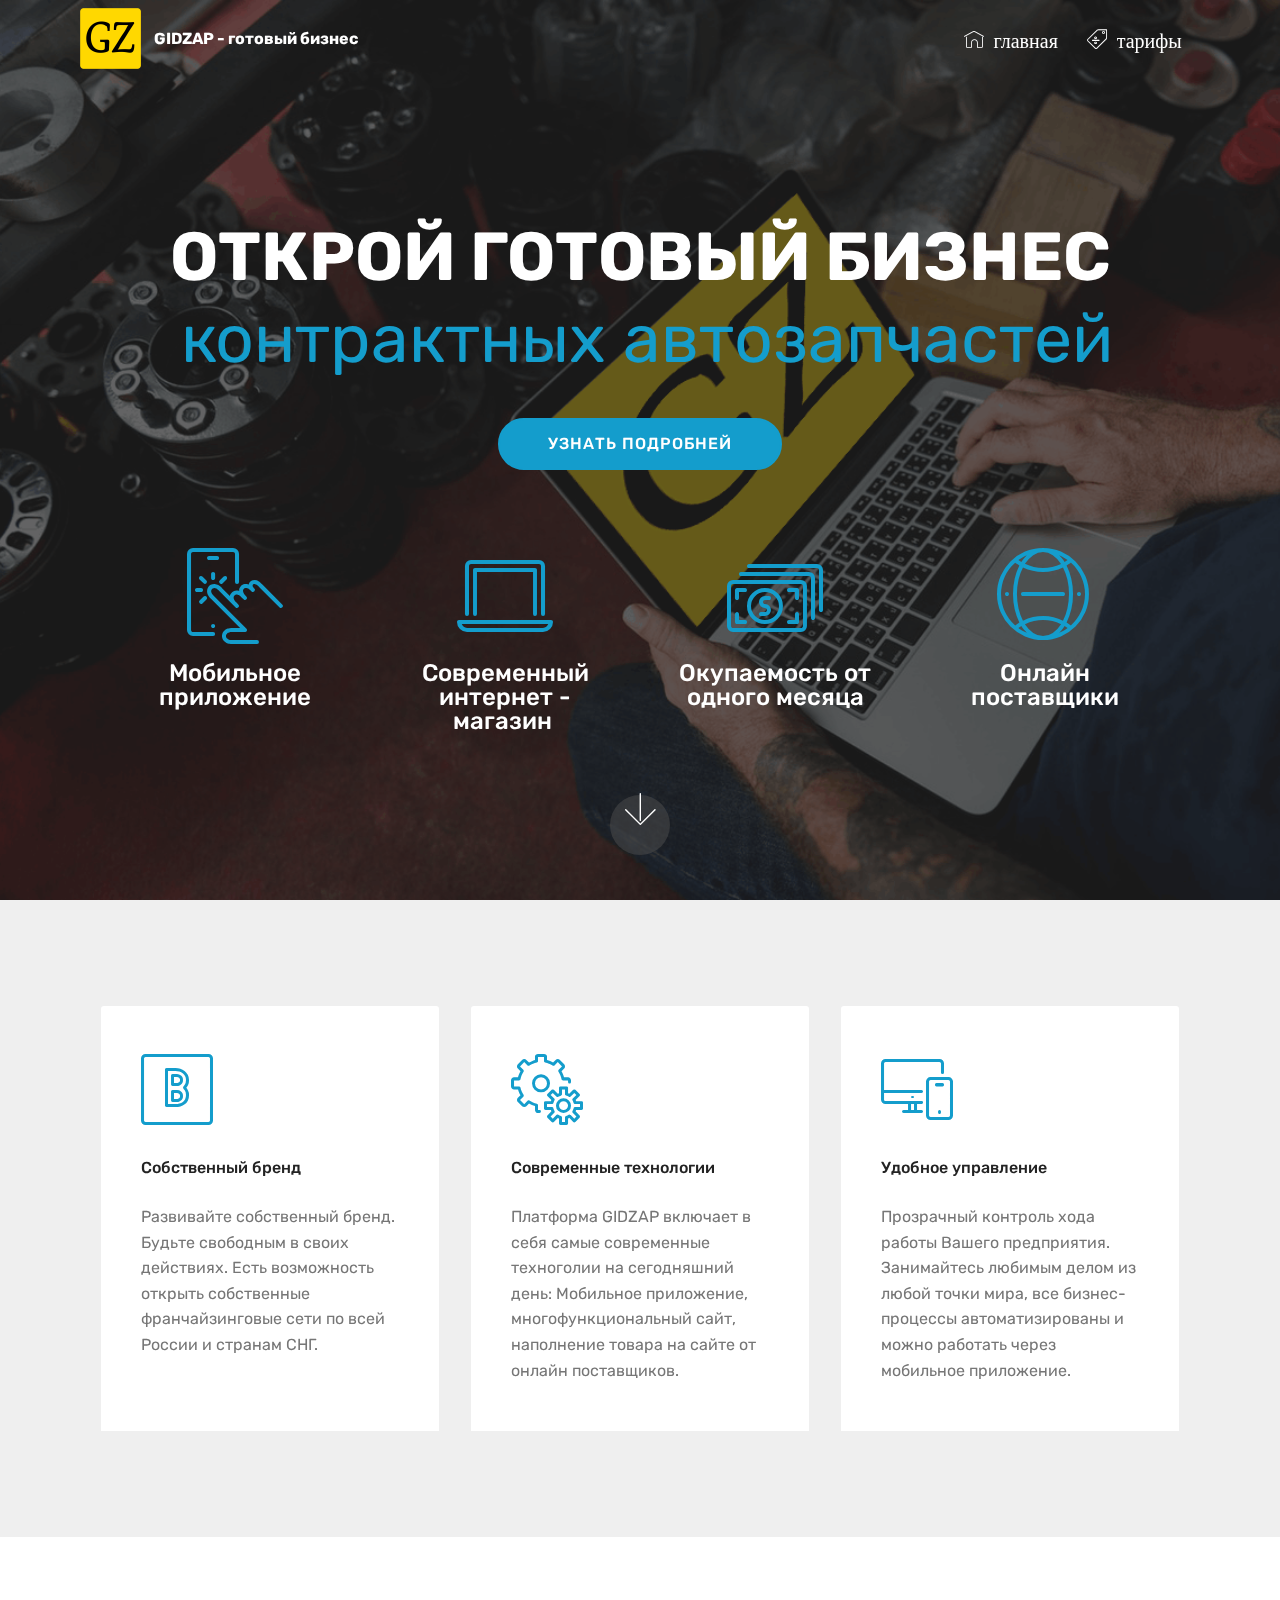
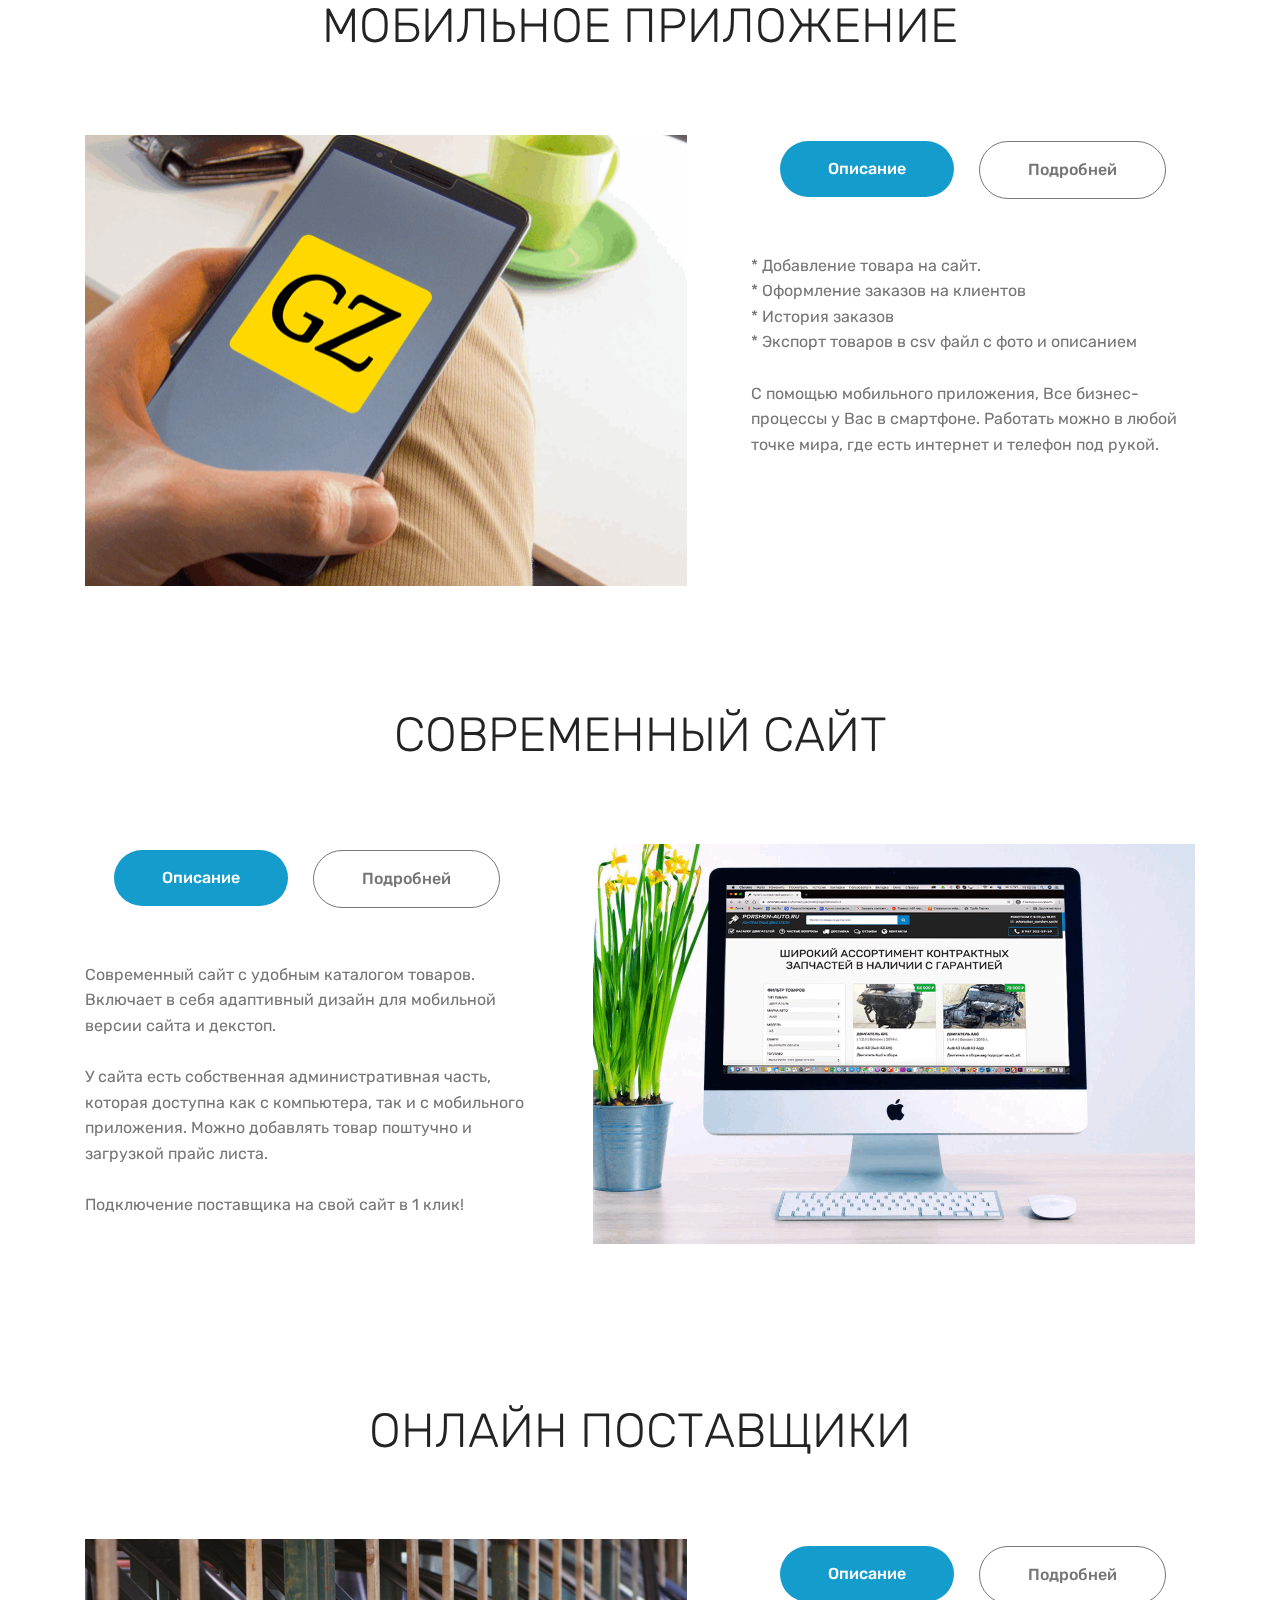
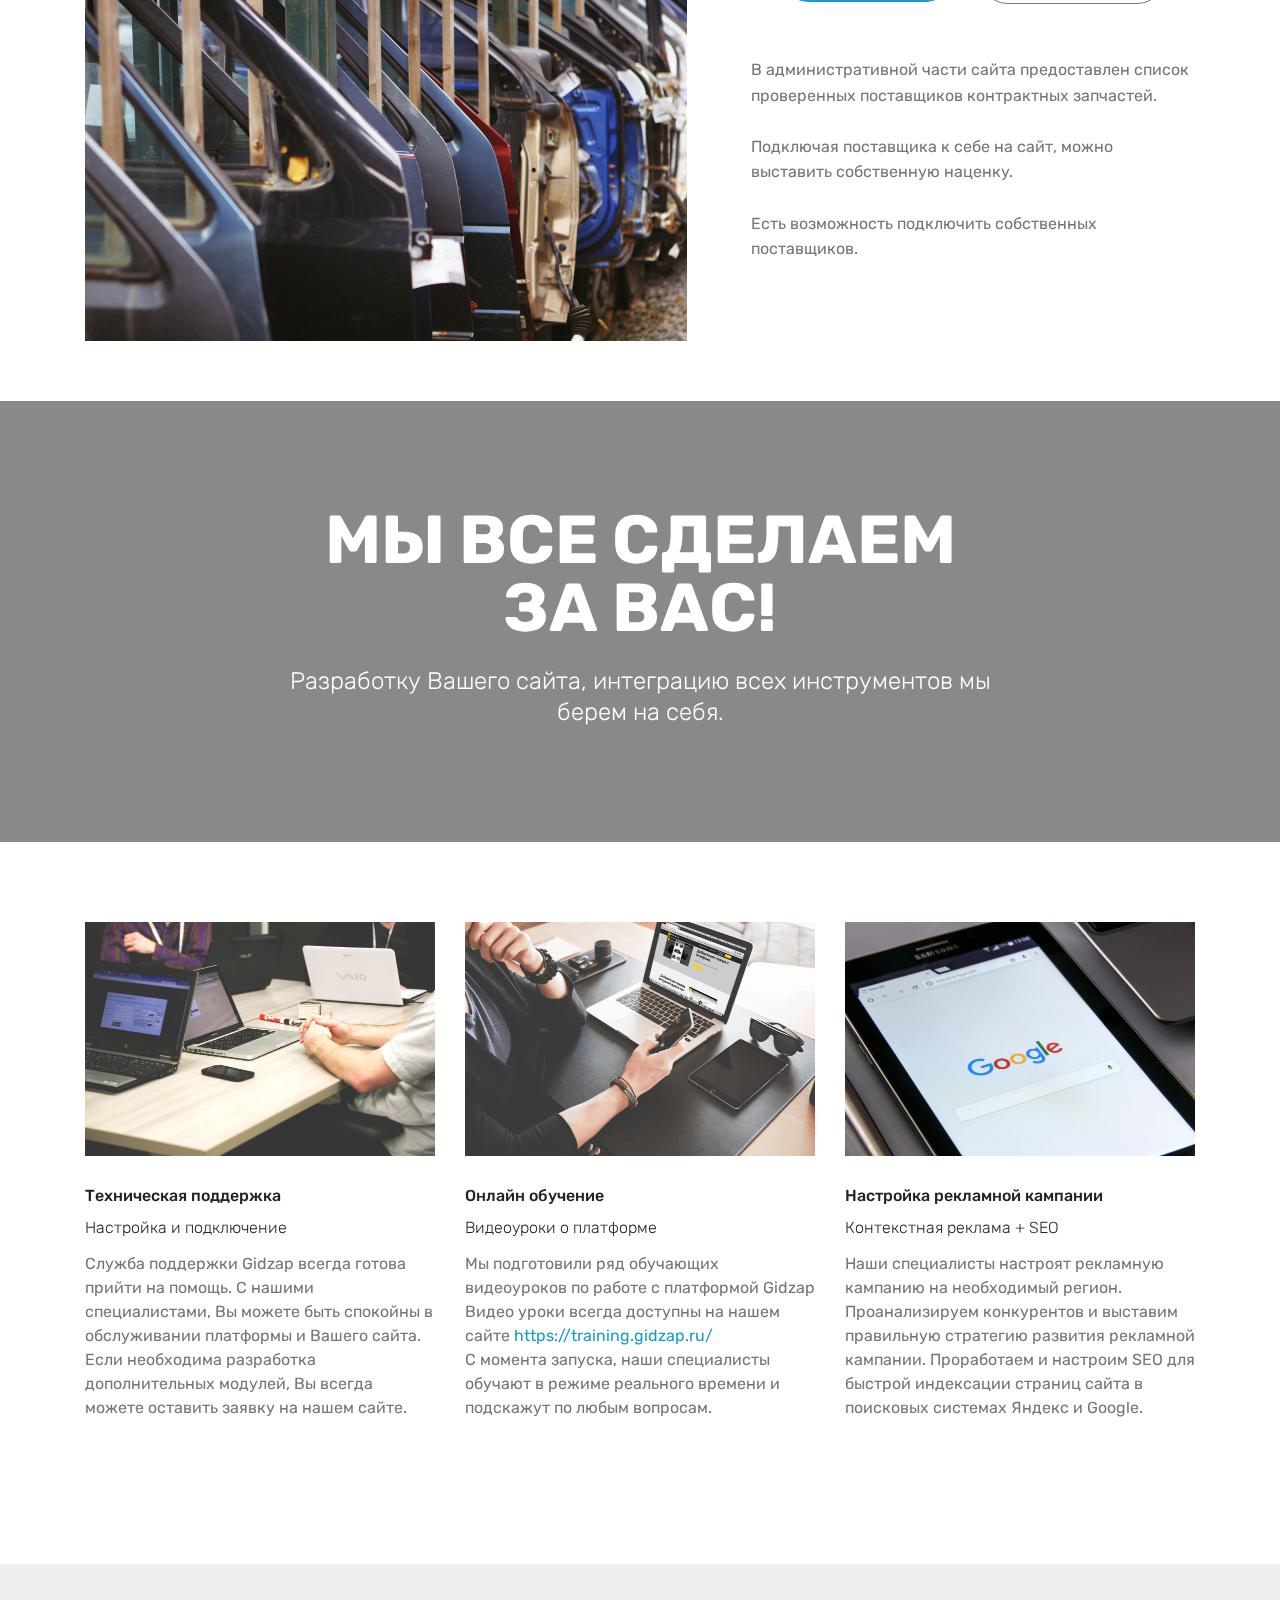
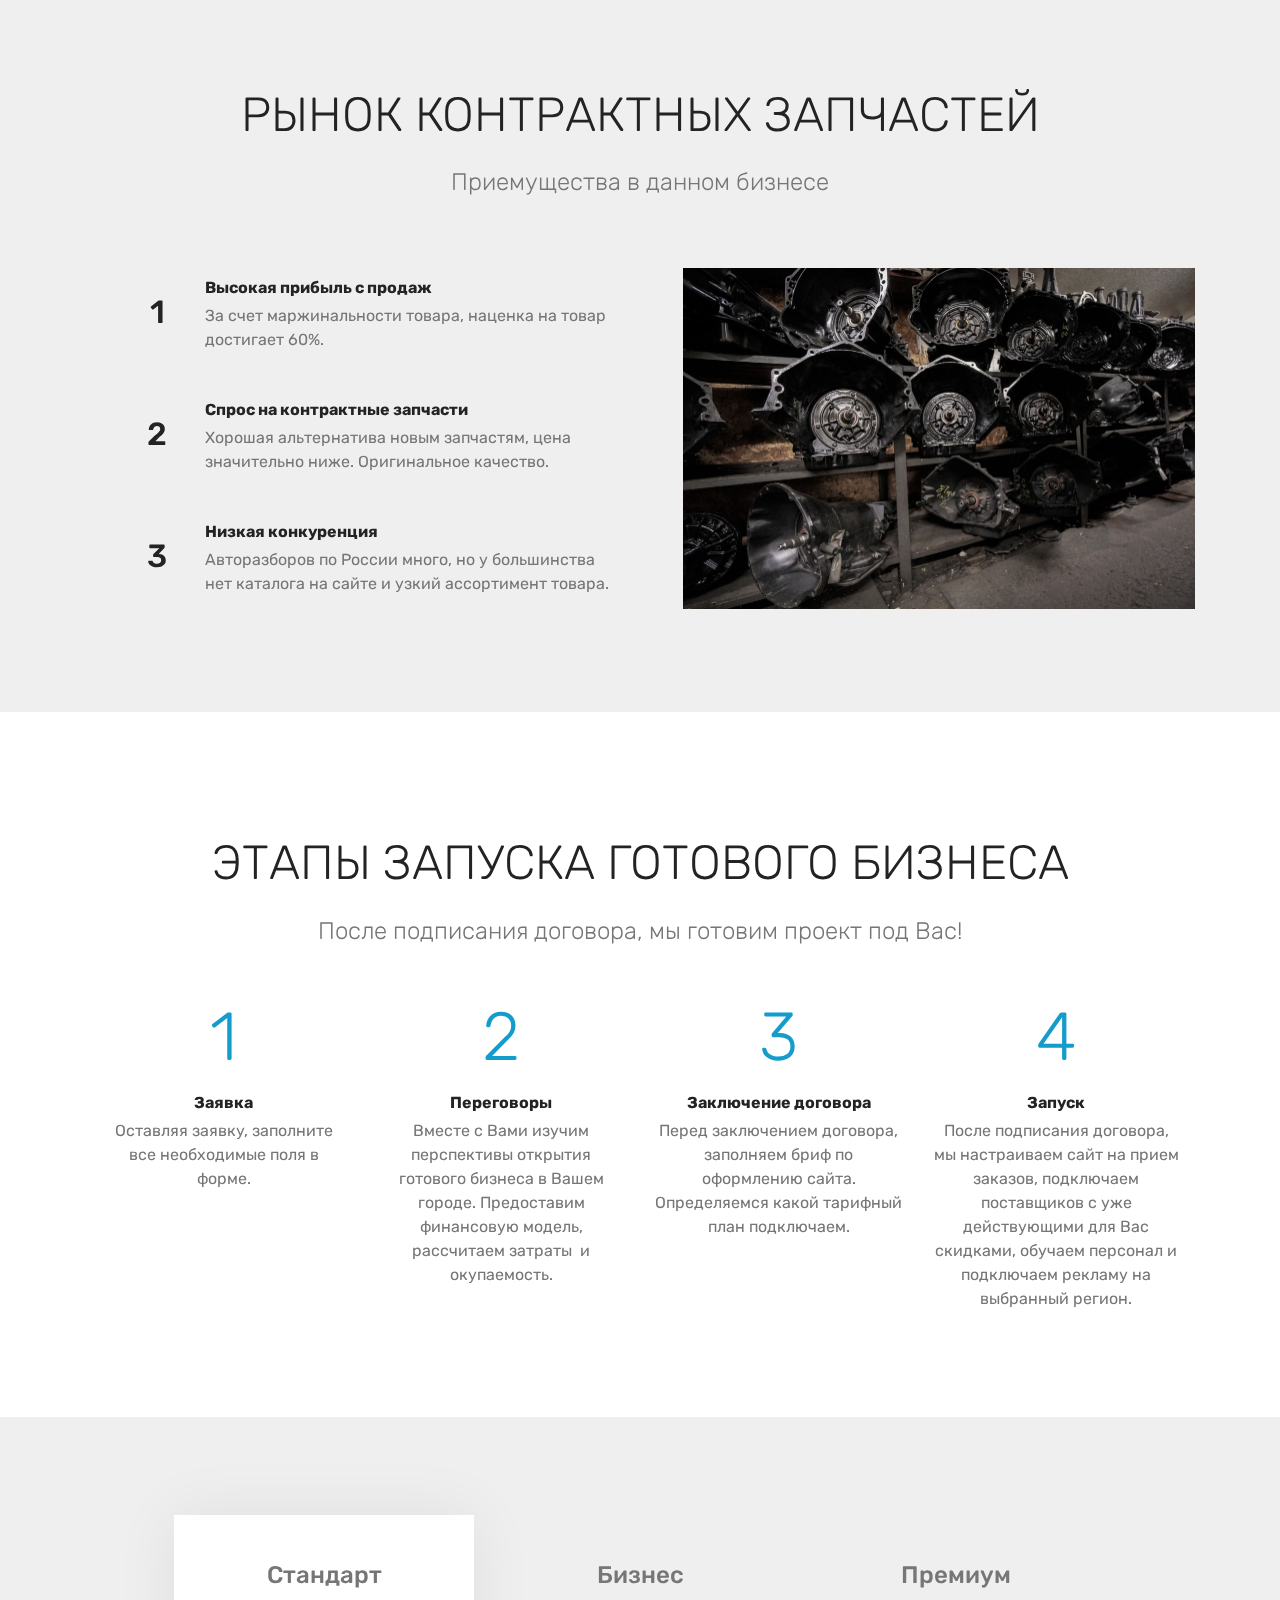
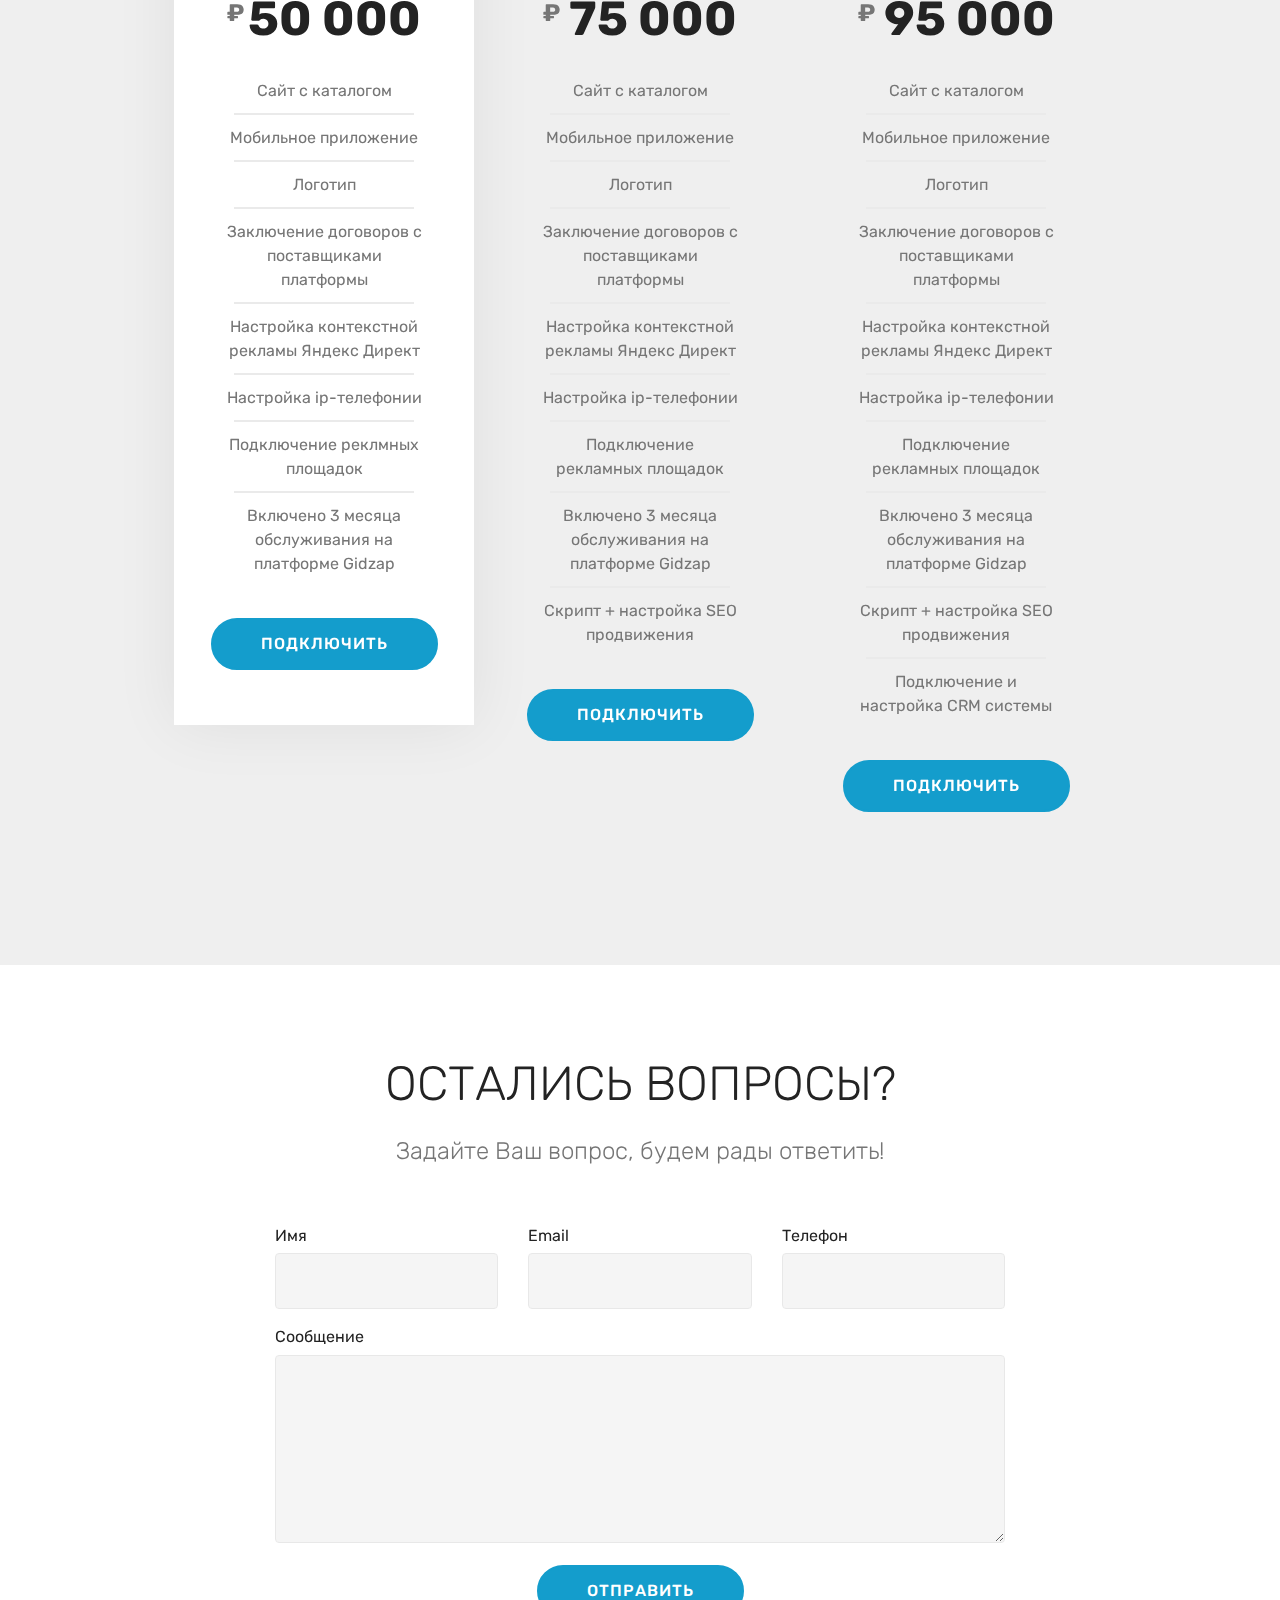
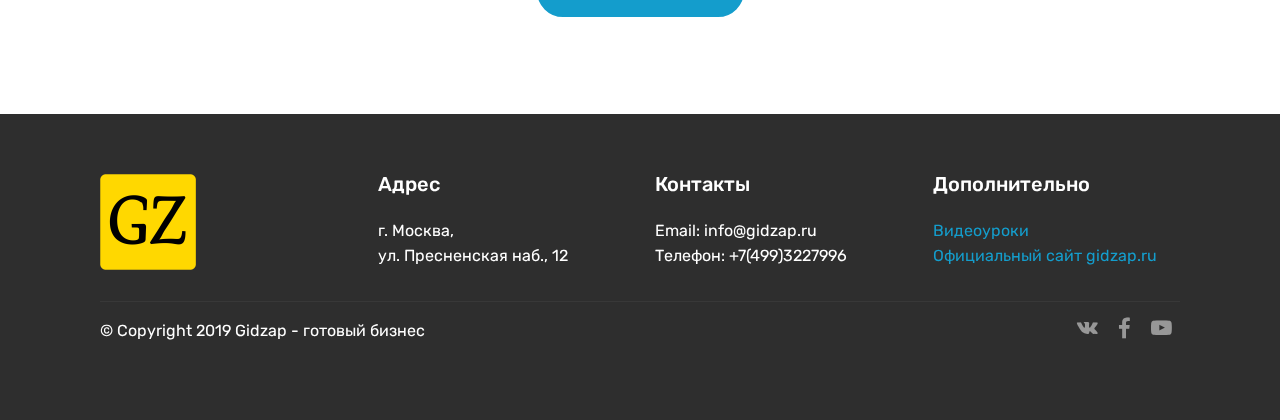
==== index.html @ 84a86535 "Add files via upload" ====
<!DOCTYPE html>
<html  >
<head>
    <!-- Yandex.Metrika counter -->
<script type="text/javascript" >
    (function(m,e,t,r,i,k,a){m[i]=m[i]||function(){(m[i].a=m[i].a||[]).push(arguments)};
    m[i].l=1*new Date();k=e.createElement(t),a=e.getElementsByTagName(t)[0],k.async=1,k.src=r,a.parentNode.insertBefore(k,a)})
    (window, document, "script", "https://mc.yandex.ru/metrika/tag.js", "ym");
 
    ym(61178644, "init", {
         clickmap:true,
         trackLinks:true,
         accurateTrackBounce:true,
         webvisor:true
    });
 </script>
 <noscript><div><img src="https://mc.yandex.ru/watch/61178644" style="position:absolute; left:-9999px;" alt="" /></div></noscript>
 <!-- /Yandex.Metrika counter -->
  <!-- Site made with Mobirise Website Builder v4.12.3, https://mobirise.com -->
  <meta charset="UTF-8">
  <meta http-equiv="X-UA-Compatible" content="IE=edge">
  <meta name="generator" content="Mobirise v4.12.3, mobirise.com">
  <meta name="viewport" content="width=device-width, initial-scale=1, minimum-scale=1">
  <link rel="shortcut icon" href="assets/images/icon-122x122.png" type="image/x-icon">
  <meta name="description" content="">
  
  
  <title>Home</title>
  <link rel="stylesheet" href="assets/web/assets/mobirise-icons/mobirise-icons.css">
  <link rel="stylesheet" href="assets/bootstrap/css/bootstrap.min.css">
  <link rel="stylesheet" href="assets/bootstrap/css/bootstrap-grid.min.css">
  <link rel="stylesheet" href="assets/bootstrap/css/bootstrap-reboot.min.css">
  <link rel="stylesheet" href="assets/socicon/css/styles.css">
  <link rel="stylesheet" href="assets/dropdown/css/style.css">
  <link rel="stylesheet" href="assets/tether/tether.min.css">
  <link rel="stylesheet" href="assets/theme/css/style.css">
  <link rel="preload" as="style" href="assets/mobirise/css/mbr-additional.css"><link rel="stylesheet" href="assets/mobirise/css/mbr-additional.css" type="text/css">
  
  
  
</head>
<body>
  <section class="menu cid-qTkzRZLJNu" once="menu" id="menu1-0">

    

    <nav class="navbar navbar-expand beta-menu navbar-dropdown align-items-center navbar-fixed-top navbar-toggleable-sm bg-color transparent">
        <button class="navbar-toggler navbar-toggler-right" type="button" data-toggle="collapse" data-target="#navbarSupportedContent" aria-controls="navbarSupportedContent" aria-expanded="false" aria-label="Toggle navigation">
            <div class="hamburger">
                <span></span>
                <span></span>
                <span></span>
                <span></span>
            </div>
        </button>
        <div class="menu-logo">
            <div class="navbar-brand">
                <span class="navbar-logo">
                    <a href="#top">
                         <img src="assets/images/icon-122x122.png" alt="Mobirise" title="" style="height: 3.8rem;">
                    </a>
                </span>
                <span class="navbar-caption-wrap"><a class="navbar-caption text-white display-4" href="#top">
                        GIDZAP - готовый бизнес<br></a></span>
            </div>
        </div>
        <div class="collapse navbar-collapse" id="navbarSupportedContent">
            <ul class="navbar-nav nav-dropdown nav-right" data-app-modern-menu="true"><li class="nav-item">
                    <a class="nav-link link text-white display-4" href="#top"><span class="mbri-home mbr-iconfont mbr-iconfont-btn" style="font-size: 20px;">&nbsp;главная</span>
                        </a>
                </li>
                <li class="nav-item">
                    <a class="nav-link link text-white display-4" href="index.html#pricing-tables2-t"><span class="mbri-sale mbr-iconfont mbr-iconfont-btn" style="font-size: 20px;">&nbsp;тарифы</span>
                        </a>
                </li></ul>
            
        </div>
    </nav>
</section>

<section class="engine"><a href="https://mobirise.info/s">free bootstrap themes</a></section><section class="header12 cid-rSxPB7SouR mbr-fullscreen mbr-parallax-background" id="header12-e">

    

    <div class="mbr-overlay" style="opacity: 0.7; background-color: rgb(35, 35, 35);">
    </div>

    <div class="container  ">
            <div class="media-container">
                <div class="col-md-12 align-center">
                    <h1 class="mbr-section-title pb-3 mbr-white mbr-bold mbr-fonts-style display-1">
                        <br>ОТКРОЙ ГОТОВЫЙ БИЗНЕС &nbsp;<a href="#top">контрактных автозапчастей</a></h1>
                    
                    <div class="mbr-section-btn align-center py-2"><a class="btn btn-md btn-primary display-4" href="index.html#features6-k">УЗНАТЬ ПОДРОБНЕЙ</a></div>

                    <div class="icons-media-container mbr-white">
                        <div class="card col-12 col-md-6 col-lg-3">
                            <div class="icon-block">
                            <a href="index.html#tabs4-13">
                                <span class="mbr-iconfont mbri-touch" style="color: rgb(20, 157, 204); fill: rgb(20, 157, 204);"></span>
                            </a>
                            </div>
                            <h5 class="mbr-fonts-style display-5">
                                Мобильное приложение</h5>
                        </div>

                        <div class="card col-12 col-md-6 col-lg-3">
                            <div class="icon-block">
                                <a href="index.html#tabs4-14">
                                    <span class="mbr-iconfont mbri-laptop" style="color: rgb(20, 157, 204); fill: rgb(20, 157, 204);"></span>
                                </a>
                            </div>
                            <h5 class="mbr-fonts-style display-5">
                                Современный интернет - магазин&nbsp;</h5>
                        </div>

                        <div class="card col-12 col-md-6 col-lg-3">
                            <div class="icon-block">
                                <a href="index.html#counters4-w">
                                    <span class="mbr-iconfont mbri-cash" style="color: rgb(20, 157, 204); fill: rgb(20, 157, 204);"></span>
                                </a>
                            </div>
                            <h5 class="mbr-fonts-style display-5">
                                Окупаемость от одного месяца</h5>
                        </div>

                        <div class="card col-12 col-md-6 col-lg-3">
                            <div class="icon-block">
                                <a href="index.html#tabs4-15">
                                    <span class="mbr-iconfont mbri-globe-2" style="color: rgb(20, 157, 204); fill: rgb(20, 157, 204);"></span>
                                </a>
                            </div>
                            <h5 class="mbr-fonts-style display-5">Онлайн поставщики</h5>
                        </div>
                    </div>
                </div>
            </div>
    </div>

    <div class="mbr-arrow hidden-sm-down" aria-hidden="true">
        <a href="#next">
            <i class="mbri-down mbr-iconfont"></i>
        </a>
    </div>
</section>

<section class="features6 cid-rSxWJBrUuQ" id="features6-k">
    
    

    
    <div class="container">
        <div class="media-container-row">

            <div class="card p-3 col-12 col-md-6 col-lg-4">
                <div class="card-img pb-3">
                    <span class="mbr-iconfont mbri-bootstrap" style="color: rgb(20, 157, 204); fill: rgb(20, 157, 204);"></span>
                </div>
                <div class="card-box">
                    <h4 class="card-title py-3 mbr-fonts-style display-7">
                        Собственный бренд</h4>
                    <p class="mbr-text mbr-fonts-style display-7">
                       Развивайте собственный бренд. Будьте свободным в своих действиях. Есть возможность открыть собственные франчайзинговые сети по всей России и странам СНГ.<br><br></p>
                </div>
            </div>

            <div class="card p-3 col-12 col-md-6 col-lg-4">
                <div class="card-img pb-3">
                    <span class="mbr-iconfont mbri-setting" style="color: rgb(20, 157, 204); fill: rgb(20, 157, 204);"></span>
                </div>
                <div class="card-box">
                    <h4 class="card-title py-3 mbr-fonts-style display-7">Современные технологии</h4>
                    <p class="mbr-text mbr-fonts-style display-7">
                       Платформа GIDZAP включает в себя самые современные техноголии на сегодняшний день: Мобильное приложение, многофункциональный сайт, наполнение товара на сайте от онлайн поставщиков.</p>
                </div>
            </div>

            <div class="card p-3 col-12 col-md-6 col-lg-4">
                <div class="card-img pb-3">
                    <span class="mbr-iconfont mbri-responsive" style="color: rgb(20, 157, 204); fill: rgb(20, 157, 204);"></span>
                </div>
                <div class="card-box">
                    <h4 class="card-title py-3 mbr-fonts-style display-7">
                        Удобное управление</h4>
                    <p class="mbr-text mbr-fonts-style display-7">Прозрачный контроль хода работы Вашего предприятия. Занимайтесь любимым делом из любой точки мира, все бизнес-процессы автоматизированы и можно работать через мобильное приложение.</p>
                </div>
            </div>

            

        </div>

    </div>

</section>

<section class="tabs4 cid-rSWel8CDyu" id="tabs4-13">

    

    

    <div class="container">
        <h2 class="mbr-section-title align-center pb-3 mbr-fonts-style display-2">
            МОБИЛЬНОЕ ПРИЛОЖЕНИЕ</h2>
        

        <div class="media-container-row mt-5 pt-3">
            <div class="mbr-figure" style="width: 60%;">
                <img src="assets/images/9930933-1204x903.png" alt="Mobirise" title="">
            </div>
            <div class="tabs-container">
                <ul class="nav nav-tabs" role="tablist">
                    <li class="nav-item"><a class="nav-link mbr-fonts-style show active display-7" role="tab" data-toggle="tab" href="#tabs4-13_tab0" aria-selected="true">
                            Описание</a></li>
                    <li class="nav-item"><a class="nav-link mbr-fonts-style show active display-7" role="tab" data-toggle="tab" href="#tabs4-13_tab1" aria-selected="true">Подробней</a></li>
                    
                    
                    
                    
                </ul>
                <div class="tab-content">
                    <div id="tab1" class="tab-pane in active" role="tabpanel">
                        <div class="row">
                            <div class="col-md-12">
                                <p class="mbr-text py-5 mbr-fonts-style display-7">* Добавление товара на сайт.<br>* Оформление заказов на клиентов<br>* История заказов<br>* Экспорт товаров в csv файл с фото и описанием<br><br>С помощью мобильного приложения, Все бизнес-процессы у Вас в смартфоне. Работать можно в любой точке мира, где есть интернет и телефон под рукой.</p>
                            </div>
                        </div>
                    </div>
                    <div id="tab2" class="tab-pane" role="tabpanel">
                        <div class="row">
                            <div class="col-md-12">
                                <p class="mbr-text py-5 mbr-fonts-style display-7">Добавляя товар на сайт, заполните простую форму в приложении, указав параметры товара, сделайте фото прямо с телефона или загрузите из галереи. Всё! Товар успешно добавлен!<br><br>Для оформления заказа, воспользуйтесь поиском в приложении, найдите запчасть по ее номеру или складскому артикулу. Нажмите продать и заполните данные покупателя. Готово! Товар продан и удален из каталога.<br><br>Выгрузка всех товарных позиций в csv файл, для загрузки на рекламные площадки или оптовикам.<br><br><br></p>
                            </div>
                        </div>
                    </div>
                    <div id="tab3" class="tab-pane" role="tabpanel">
                        <div class="row">
                            <div class="col-md-12">
                                <p class="mbr-text py-5 mbr-fonts-style display-7">
                                    Выберите из готовых блоков - полноэкранный интро, bootstrap карусель, контент-слайдер, галерею изображений с лайтбоксом, параллаксом, фоновым видео, меню-гамбургером, липким заголовок и многое другое.
                                </p>
                            </div>
                        </div>
                    </div>
                    <div id="tab4" class="tab-pane" role="tabpanel">
                        <div class="row">
                            <div class="col-md-12">
                                <p class="mbr-text py-5 mbr-fonts-style display-7">
                                    Сайты, сделанные в Mobirise на 100% адаптированы для мобильных устройств в соответствии с последними тестами. Google любит эти сайты! Официально.
                                </p>
                            </div>
                        </div>
                    </div>
                    <div id="tab5" class="tab-pane" role="tabpanel">
                        <div class="row">
                            <div class="col-md-12">
                                <p class="mbr-text py-5 mbr-fonts-style display-7">
                                    Mobirise темы основаны на Bootstrap 3 и Bootstrap 4 -самой мощной мобильной платформе. Даже если вы не разбираетесь в коде, вы можете стать частью большого сообщества Bootstrap.
                                </p>
                            </div>
                        </div>
                    </div>
                    <div id="tab6" class="tab-pane" role="tabpanel">
                        <div class="row">
                            <div class="col-md-12">
                                <p class="mbr-text py-5 mbr-fonts-style display-7">
                                    Выберите из готовых блоков - полноэкранный интро, bootstrap карусель, контент-слайдер, галерею изображений с лайтбоксом, параллаксом, фоновым видео, меню-гамбургером, липким заголовок и многое другое.
                                </p>
                            </div>
                        </div>
                    </div>
                </div>
            </div>
        </div>
    </div>
</section>

<section class="tabs4 cid-rSXnQ3Lcfj" id="tabs4-14">

    

    

    <div class="container">
        <h2 class="mbr-section-title align-center pb-3 mbr-fonts-style display-2">СОВРЕМЕННЫЙ САЙТ</h2>
        

        <div class="media-container-row mt-5 pt-3">
            <div class="mbr-figure" style="width: 60%;">
                <img src="assets/images/22323344-1204x800.png" alt="Mobirise" title="">
            </div>
            <div class="tabs-container">
                <ul class="nav nav-tabs" role="tablist">
                    <li class="nav-item"><a class="nav-link mbr-fonts-style show active display-7" role="tab" data-toggle="tab" href="#tabs4-14_tab0" aria-selected="true">
                            Описание
                        </a></li>
                    <li class="nav-item"><a class="nav-link mbr-fonts-style show active display-7" role="tab" data-toggle="tab" href="#tabs4-14_tab1" aria-selected="true">
                            Подробней</a></li>
                    
                    
                    
                    
                </ul>
                <div class="tab-content">
                    <div id="tab1" class="tab-pane in active" role="tabpanel">
                        <div class="row">
                            <div class="col-md-12">
                                <p class="mbr-text py-5 mbr-fonts-style display-7">Современный сайт с удобным каталогом товаров.<br>Включает в себя адаптивный дизайн для мобильной версии сайта и декстоп.&nbsp;<br><br>У сайта есть собственная административная часть, которая доступна как с компьютера, так и с мобильного приложения. Можно добавлять товар поштучно и загрузкой прайс листа.<br><br>Подключение поставщика на свой сайт в 1 клик!&nbsp;<br></p>
                            </div>
                        </div>
                    </div>
                    <div id="tab2" class="tab-pane" role="tabpanel">
                        <div class="row">
                            <div class="col-md-12">
                                <p class="mbr-text py-5 mbr-fonts-style display-7">Анализ запроса среди тысяч позиций товаров на сайте занимает всего 1-2 сек.&nbsp;<br><br>К сайту доступны для подключения более 30 онлайн-поставщиков контрактных двигателей и запчастей.<br><br>Автоматическое обновление предложений поставщиков на Вашем сайте<br></p>
                            </div>
                        </div>
                    </div>
                    <div id="tab3" class="tab-pane" role="tabpanel">
                        <div class="row">
                            <div class="col-md-12">
                                <p class="mbr-text py-5 mbr-fonts-style display-7">
                                    Выберите из готовых блоков - полноэкранный интро, bootstrap карусель, контент-слайдер, галерею изображений с лайтбоксом, параллаксом, фоновым видео, меню-гамбургером, липким заголовок и многое другое.
                                </p>
                            </div>
                        </div>
                    </div>
                    <div id="tab4" class="tab-pane" role="tabpanel">
                        <div class="row">
                            <div class="col-md-12">
                                <p class="mbr-text py-5 mbr-fonts-style display-7">
                                    Сайты, сделанные в Mobirise на 100% адаптированы для мобильных устройств в соответствии с последними тестами. Google любит эти сайты! Официально.
                                </p>
                            </div>
                        </div>
                    </div>
                    <div id="tab5" class="tab-pane" role="tabpanel">
                        <div class="row">
                            <div class="col-md-12">
                                <p class="mbr-text py-5 mbr-fonts-style display-7">
                                    Mobirise темы основаны на Bootstrap 3 и Bootstrap 4 -самой мощной мобильной платформе. Даже если вы не разбираетесь в коде, вы можете стать частью большого сообщества Bootstrap.
                                </p>
                            </div>
                        </div>
                    </div>
                    <div id="tab6" class="tab-pane" role="tabpanel">
                        <div class="row">
                            <div class="col-md-12">
                                <p class="mbr-text py-5 mbr-fonts-style display-7">
                                    Выберите из готовых блоков - полноэкранный интро, bootstrap карусель, контент-слайдер, галерею изображений с лайтбоксом, параллаксом, фоновым видео, меню-гамбургером, липким заголовок и многое другое.
                                </p>
                            </div>
                        </div>
                    </div>
                </div>
            </div>
        </div>
    </div>
</section>

<section class="tabs4 cid-rSXvbj4xAH" id="tabs4-15">

    

    

    <div class="container">
        <h2 class="mbr-section-title align-center pb-3 mbr-fonts-style display-2">ОНЛАЙН ПОСТАВЩИКИ</h2>
        

        <div class="media-container-row mt-5 pt-3">
            <div class="mbr-figure" style="width: 60%;">
                <img src="assets/images/mbr-4-1204x803.jpg" alt="Mobirise" title="">
            </div>
            <div class="tabs-container">
                <ul class="nav nav-tabs" role="tablist">
                    <li class="nav-item"><a class="nav-link mbr-fonts-style show active display-7" role="tab" data-toggle="tab" href="#tabs4-15_tab0" aria-selected="true">
                            Описание
                        </a></li>
                    <li class="nav-item"><a class="nav-link mbr-fonts-style show active display-7" role="tab" data-toggle="tab" href="#tabs4-15_tab1" aria-selected="true">
                            Подробней</a></li>
                    
                    
                    
                    
                </ul>
                <div class="tab-content">
                    <div id="tab1" class="tab-pane in active" role="tabpanel">
                        <div class="row">
                            <div class="col-md-12">
                                <p class="mbr-text py-5 mbr-fonts-style display-7">В административной части сайта предоставлен список проверенных поставщиков контрактных запчастей. <br><br>Подключая поставщика к себе на сайт, можно выставить собственную наценку.<br><br>Есть возможность подключить собственных поставщиков.<br></p>
                            </div>
                        </div>
                    </div>
                    <div id="tab2" class="tab-pane" role="tabpanel">
                        <div class="row">
                            <div class="col-md-12">
                                <p class="mbr-text py-5 mbr-fonts-style display-7">В систему GIDZAP интегрированы крупные авторазборы контрактных запчастей. Все поставщики предоставляют гарантию на товар и полный пакет документов.<br><br>Если необходимо подключить Вашего поставщика, которого еще нет в системе, то вы можете обратиться в нашу службу поддержки. Если поставщик предоставляет возможность подключения, то мы подключим его для вас абсолютно бесплатно.<br></p>
                            </div>
                        </div>
                    </div>
                    <div id="tab3" class="tab-pane" role="tabpanel">
                        <div class="row">
                            <div class="col-md-12">
                                <p class="mbr-text py-5 mbr-fonts-style display-7">
                                    Выберите из готовых блоков - полноэкранный интро, bootstrap карусель, контент-слайдер, галерею изображений с лайтбоксом, параллаксом, фоновым видео, меню-гамбургером, липким заголовок и многое другое.
                                </p>
                            </div>
                        </div>
                    </div>
                    <div id="tab4" class="tab-pane" role="tabpanel">
                        <div class="row">
                            <div class="col-md-12">
                                <p class="mbr-text py-5 mbr-fonts-style display-7">
                                    Сайты, сделанные в Mobirise на 100% адаптированы для мобильных устройств в соответствии с последними тестами. Google любит эти сайты! Официально.
                                </p>
                            </div>
                        </div>
                    </div>
                    <div id="tab5" class="tab-pane" role="tabpanel">
                        <div class="row">
                            <div class="col-md-12">
                                <p class="mbr-text py-5 mbr-fonts-style display-7">
                                    Mobirise темы основаны на Bootstrap 3 и Bootstrap 4 -самой мощной мобильной платформе. Даже если вы не разбираетесь в коде, вы можете стать частью большого сообщества Bootstrap.
                                </p>
                            </div>
                        </div>
                    </div>
                    <div id="tab6" class="tab-pane" role="tabpanel">
                        <div class="row">
                            <div class="col-md-12">
                                <p class="mbr-text py-5 mbr-fonts-style display-7">
                                    Выберите из готовых блоков - полноэкранный интро, bootstrap карусель, контент-слайдер, галерею изображений с лайтбоксом, параллаксом, фоновым видео, меню-гамбургером, липким заголовок и многое другое.
                                </p>
                            </div>
                        </div>
                    </div>
                </div>
            </div>
        </div>
    </div>
</section>

<section class="mbr-section content5 cid-rSXxKoVMvY mbr-parallax-background" id="content5-16">

    

    <div class="mbr-overlay" style="opacity: 0.5; background-color: rgb(35, 35, 35);">
    </div>

    <div class="container">
        <div class="media-container-row">
            <div class="title col-12 col-md-8">
                <h2 class="align-center mbr-bold mbr-white pb-3 mbr-fonts-style display-1">МЫ ВСЕ СДЕЛАЕМ ЗА ВАС!</h2>
                <h3 class="mbr-section-subtitle align-center mbr-light mbr-white pb-3 mbr-fonts-style display-5">Разработку Вашего сайта, интеграцию всех инструментов мы берем на себя.</h3>
                
                
            </div>
        </div>
    </div>
</section>

<section class="features19 cid-rSydBRzFR9" id="features19-s">
    
    
    <div class="container">
        <div class="row">
            <div class="item features-image col-lg-4 col-md-6 col-sm-12">
                <div class="item-wrapper">
                    <div class="item-img card-img">
                        <img src="assets/images/mbr-700x467.jpg" alt="" title="">
                    </div>
                    <div class="item-content">
                        <h4 class="item-title mbr-fonts-style pb-3 display-7">Техническая поддержка</h4>
                        <h5 class="item-subtitle mbr-fonts-style pb-3 display-4">Настройка и подключение</h5>
                        <p class="item-text display-7">Служба поддержки Gidzap&nbsp;всегда готова прийти на помощь. С нашими специалистами, Вы можете быть спокойны в обслуживании платформы и Вашего сайта.<br>Если необходима разработка дополнительных модулей, Вы всегда можете оставить заявку на нашем сайте.</p>
                    </div>
                    
                </div>
            </div>
            <div class="item features-image col-lg-4 col-md-6 col-sm-12">
                <div class="item-wrapper">
                    <div class="item-img card-img">
                        <img src="assets/images/5555555-700x467.png" alt="" title="">
                    </div>
                    <div class="item-content">
                        <h4 class="item-title mbr-fonts-style pb-3 display-7">
                            Онлайн обучение</h4>
                        <h5 class="item-subtitle mbr-fonts-style pb-3 display-4">Видеоуроки о платформе</h5>
                        <p class="item-text display-7">Мы подготовили ряд обучающих видеоуроков по работе с платформой Gidzap<br>Видео уроки всегда доступны на нашем сайте&nbsp;<a href="https://training.gidzap.ru/">https://training.gidzap.ru/</a>&nbsp;<br>С момента запуска, наши специалисты обучают в режиме реального времени и подскажут по любым вопросам.</p>
                    </div>
                    
                </div>
            </div>
            <div class="item features-image col-lg-4 col-md-6 col-sm-12">
                <div class="item-wrapper">
                    <div class="item-img card-img">
                        <img src="assets/images/mbr-2-700x467.jpg" alt="" title="">
                    </div>
                    <div class="item-content">
                        <h4 class="item-title mbr-fonts-style pb-3 display-7">Настройка рекламной кампании</h4>
                        <h5 class="item-subtitle mbr-fonts-style pb-3 display-4">Контекстная реклама + SEO</h5>
                        <p class="item-text display-7">Наши специалисты настроят рекламную кампанию на необходимый регион. Проанализируем конкурентов и выставим правильную стратегию развития рекламной кампании. Проработаем и настроим SEO для быстрой индексации страниц сайта в поисковых системах Яндекс и Google.</p>
                    </div>
                    
                </div>
            </div>
        </div>
    </div>
</section>

<section class="counters4 counters cid-rSRQCvCr2j" id="counters4-w">

    

    

    <div class="container pt-4 mt-2">
        <h2 class="mbr-section-title pb-3 align-center mbr-fonts-style display-2">РЫНОК КОНТРАКТНЫХ ЗАПЧАСТЕЙ</h2>
        <h3 class="mbr-section-subtitle pb-5 align-center mbr-fonts-style display-5">Приемущества в данном бизнесе</h3>
        <div class="media-container-row">
            <div class="media-block m-auto" style="width: 49%;">
                <div class="mbr-figure">
                    <img src="assets/images/mbr-1024x683.jpg" alt="" title="">
                </div>
            </div>
            <div class="cards-block">
                <div class="cards-container">
                    <div class="card px-3 align-left col-12">
                        <div class="panel-item p-4 d-flex align-items-start">
                            <div class="card-img pr-3">
                                <h3 class="img-text d-flex align-items-center justify-content-center">
                                    1
                                </h3>
                            </div>
                            <div class="card-text">
                                <h4 class="mbr-content-title mbr-bold mbr-fonts-style display-7">Высокая прибыль с продаж</h4>
                                <p class="mbr-content-text mbr-fonts-style display-7">
                                    За счет маржинальности товара, наценка на товар достигает 60%.</p>
                            </div>
                        </div>
                    </div>
                    <div class="card px-3 align-left col-12">
                        <div class="panel-item p-4 d-flex align-items-start">
                            <div class="card-img pr-3">
                                <h3 class="img-text d-flex align-items-center justify-content-center">
                                    2
                                </h3>
                            </div>
                            <div class="card-text">
                                <h4 class="mbr-content-title mbr-bold mbr-fonts-style display-7">Спрос на контрактные запчасти</h4>
                                <p class="mbr-content-text mbr-fonts-style display-7">Хорошая альтернатива новым запчастям, цена значительно ниже. Оригинальное качество.&nbsp;</p>
                            </div>
                        </div>
                    </div>
                    <div class="card px-3 align-left col-12">
                        <div class="panel-item p-4 d-flex align-items-start">
                            <div class="card-img pr-3">
                                <h3 class="img-text d-flex align-items-center justify-content-center">
                                    3
                                </h3>
                            </div>
                            <div class="card-text">
                                <h4 class="mbr-content-title mbr-bold mbr-fonts-style display-7">Низкая конкуренция</h4>
                                <p class="mbr-content-text mbr-fonts-style display-7">Авторазборов по России много, но у большинства нет каталога на сайте и узкий ассортимент товара.</p>
                            </div>
                        </div>
                    </div>
                    
                </div>
            </div>
        </div>
    </div>
</section>

<section class="counters6 counters cid-rSycRxOh9p" id="counters6-n">

    

    

    <div class="container pt-4 mt-2">
        <h2 class="mbr-section-title pb-3 align-center mbr-fonts-style display-2">ЭТАПЫ ЗАПУСКА ГОТОВОГО БИЗНЕСА</h2>
        <h3 class="mbr-section-subtitle pb-5 align-center mbr-fonts-style display-5">
            После подписания договора, мы готовим проект под Вас!</h3>
        <div>
                <div class="cards-container">
                    <div class="card col-12 col-md-6 col-lg-3 pb-md-4">
                        <div class="panel-item align-center">
                            <div class="card-img pb-3">
                                <h3 class="img-text mbr-fonts-style display-1">1</h3>
                            </div>
                            <div class="card-text">
                                <h4 class="mbr-content-title mbr-bold mbr-fonts-style display-7">Заявка</h4>
                                <p class="mbr-content-text mbr-fonts-style display-7">Оставляя заявку, заполните все необходимые поля в форме.</p>
                            </div>
                        </div>
                    </div>
                    <div class="card col-12 col-md-6 col-lg-3 pb-md-4">
                        <div class="panel-item align-center">
                            <div class="card-img pb-3">
                                <h3 class="img-text mbr-fonts-style display-1">2</h3>
                            </div>
                            <div class="card-text">
                                <h4 class="mbr-content-title mbr-bold mbr-fonts-style display-7">Переговоры</h4>
                                <p class="mbr-content-text mbr-fonts-style display-7">
                                    Вместе с Вами изучим перспективы открытия готового бизнеса в Вашем городе. Предоставим финансовую модель, рассчитаем затраты &nbsp;и окупаемость.</p>
                            </div>
                        </div>
                    </div>
                    <div class="card col-12 col-md-6 col-lg-3">
                        <div class="panel-item align-center">
                            <div class="card-img pb-3">
                                <h3 class="img-text mbr-fonts-style display-1">3</h3>
                            </div>
                            <div class="card-text">
                                <h4 class="mbr-content-title mbr-bold mbr-fonts-style display-7">Заключение договора</h4>
                                <p class="mbr-content-text mbr-fonts-style display-7">
                                        Перед заключением договора, заполняем бриф по оформлению сайта. Определяемся какой тарифный план подключаем.<br></p>
                            </div>
                        </div>
                    </div>
                    <div class="card col-12 col-md-6 col-lg-3 last-child">
                        <div class="panel-item align-center">
                            <div class="card-img pb-3">
                                <h3 class="img-text mbr-fonts-style display-1">4</h3>
                            </div>
                            <div class="card-texts">
                                <h4 class="mbr-content-title mbr-bold mbr-fonts-style display-7">Запуск</h4>
                                <p class="mbr-content-text mbr-fonts-style display-7">После подписания договора, мы настраиваем сайт на прием заказов, подключаем поставщиков с уже действующими для Вас скидками, обучаем персонал и подключаем рекламу на выбранный регион.</p>
                            </div>
                        </div>
                    </div>
                </div>
            </div>
    </div>
</section>

<section class="pricing-table2 cid-rSyef5NaIt" id="pricing-tables2-t">

    

    

    <div class="container">
        <div class="media-container-row">

            <div class="plan col-12 mx-2 my-2 justify-content-center favorite col-lg-4">
                <div class="plan-header text-center pt-5">
                    <h3 class="plan-title mbr-fonts-style display-5">Стандарт</h3>
                    <div class="plan-price">
                        <span class="price-value mbr-fonts-style display-5">₽</span>
                        <span class="price-figure mbr-fonts-style display-2">
                            50 000</span>
                        <small class="price-term mbr-fonts-style display-7"><br><br></small>
                    </div>
                </div>
                <div class="plan-body">
                    <div class="plan-list align-center">
                        <ul class="list-group list-group-flush mbr-fonts-style display-7">
                            <li class="list-group-item">Сайт с каталогом</li><li class="list-group-item">Мобильное приложение</li><li class="list-group-item">Логотип</li><li class="list-group-item">Заключение договоров с поставщиками платформы</li><li class="list-group-item"><span style="background-color: transparent; font-size: 1rem;">Настройка контекстной рекламы Яндекс Директ</span></li><li class="list-group-item"><span style="background-color: transparent; font-size: 1rem;">Настройка ip-телефонии</span></li><li class="list-group-item"><span style="background-color: transparent; font-size: 1rem;">Подключение реклмных площадок</span></li><li class="list-group-item"><span style="background-color: transparent; font-size: 1rem;">Включено 3 месяца обслуживания на платформе Gidzap</span><br></li>
                        </ul>
                    </div>
                    <div class="mbr-section-btn text-center py-4 pb-5"><a href="index.html#form1-17" class="btn btn-primary display-4">ПОДКЛЮЧИТЬ</a></div>
                </div>
            </div>

            <div class="plan col-12 mx-2 my-2 justify-content-center col-lg-4">
                <div class="plan-header text-center pt-5">
                    <h3 class="plan-title mbr-fonts-style display-5">
                        Бизнес
                    </h3>
                    <div class="plan-price">
                        <span class="price-value mbr-fonts-style display-5">₽&nbsp;</span>
                        <span class="price-figure mbr-fonts-style display-2">
                            75 000</span>
                        <small class="price-term mbr-fonts-style display-7"><br><br></small>
                    </div>
                </div>
                <div class="plan-body">
                    <div class="plan-list align-center">
                        <ul class="list-group list-group-flush mbr-fonts-style display-7">
                            <li class="list-group-item"><span style="background-color: transparent; font-size: 1rem;">Сайт с каталогом
</span></li><li class="list-group-item"><span style="background-color: transparent; font-size: 1rem;">Мобильное приложение</span><br></li><li class="list-group-item">Логотип</li><li class="list-group-item">Заключение договоров с поставщиками платформы</li><li class="list-group-item">Настройка контекстной рекламы Яндекс Директ</li><li class="list-group-item"><span style="background-color: transparent; font-size: 1rem;">Настройка ip-телефонии</span></li><li class="list-group-item"><span style="background-color: transparent; font-size: 1rem;">Подключение рекламных площадок</span><br></li><li class="list-group-item">Включено 3 месяца обслуживания на платформе Gidzap
</li><li class="list-group-item">Скрипт + настройка SEO продвижения</li>
                        </ul>
                    </div>
                    <div class="mbr-section-btn text-center py-4 pb-5"><a href="index.html#form1-17" class="btn btn-primary display-4">ПОДКЛЮЧИТЬ</a></div>
                </div>
            </div>

            <div class="plan col-12 mx-2 my-2 justify-content-center col-lg-4">
                <div class="plan-header text-center pt-5">
                    <h3 class="plan-title mbr-fonts-style display-5">
                        Премиум
                    </h3>
                    <div class="plan-price">
                        <span class="price-value mbr-fonts-style display-5">₽&nbsp;</span>
                        <span class="price-figure mbr-fonts-style display-2">95 000<br></span>
                        <small class="price-term mbr-fonts-style display-7">&nbsp;</small>
                    </div>
                </div>
                <div class="plan-body">
                    <div class="plan-list align-center">
                        <ul class="list-group list-group-flush mbr-fonts-style display-7">
                            <li class="list-group-item">Сайт с каталогом</li><li class="list-group-item"><span style="background-color: transparent; font-size: 1rem;">Мобильное приложение</span><br></li><li class="list-group-item">Логотип</li><li class="list-group-item">Заключение договоров с поставщиками платформы</li><li class="list-group-item">Настройка контекстной рекламы Яндекс Директ</li><li class="list-group-item"><span style="background-color: transparent; font-size: 1rem;">Настройка ip-телефонии</span></li><li class="list-group-item"><span style="background-color: transparent; font-size: 1rem;">Подключение рекламных площадок</span></li><li class="list-group-item"><span style="background-color: transparent; font-size: 1rem;">Включено 3 месяца обслуживания на платформе Gidzap
</span></li><li class="list-group-item">Скрипт + настройка SEO продвижения</li><li class="list-group-item">Подключение и настройка CRM системы</li>
                        </ul>
                    </div>
                    <div class="mbr-section-btn text-center py-4 pb-5"><a href="index.html#form1-17" class="btn btn-primary display-4">ПОДКЛЮЧИТЬ</a></div>
                </div>
            </div>

            

        </div>
    </div>
</section>

<section class="mbr-section form1 cid-rSXPqSYB0K" id="form1-17">

    

    
    <div class="container">
        <div class="row justify-content-center">
            <div class="title col-12 col-lg-8">
                <h2 class="mbr-section-title align-center pb-3 mbr-fonts-style display-2">ОСТАЛИСЬ ВОПРОСЫ?</h2>
                <h3 class="mbr-section-subtitle align-center mbr-light pb-3 mbr-fonts-style display-5">Задайте Ваш вопрос, будем рады ответить!</h3>
            </div>
        </div>
    </div>
    <div class="container">
        <div class="row justify-content-center">
            <div class="media-container-column col-lg-8" data-form-type="formoid">
                <!---Formbuilder Form--->
                <form action="https://mobirise.com/" method="POST" class="mbr-form form-with-styler" data-form-title="Mobirise Form"><input type="hidden" name="email" data-form-email="true" value="QvXsmeKs4Fo3ljpBeKiuN//X1cLHQX47wVFOQ1JV6HkVGnLFTMHfXACpSkuLXMABvwMx6za1VokACwq06FY2+HKjSgw8eY4FbhaE2Fq6nwDg1eErotKcge8ZaxoFnqEk">
                    <div class="row">
                        <div hidden="hidden" data-form-alert="" class="alert alert-success col-12">Спасибо за заполнение анкеты!</div>
                        <div hidden="hidden" data-form-alert-danger="" class="alert alert-danger col-12">
                        </div>
                    </div>
                    <div class="dragArea row">
                        <div class="col-md-4  form-group" data-for="name">
                            <label for="name-form1-17" class="form-control-label mbr-fonts-style display-7">Имя</label>
                            <input type="text" name="name" data-form-field="Name" required="required" class="form-control display-7" id="name-form1-17">
                        </div>
                        <div class="col-md-4  form-group" data-for="email">
                            <label for="email-form1-17" class="form-control-label mbr-fonts-style display-7">Email</label>
                            <input type="email" name="email" data-form-field="Email" required="required" class="form-control display-7" id="email-form1-17">
                        </div>
                        <div data-for="phone" class="col-md-4  form-group">
                            <label for="phone-form1-17" class="form-control-label mbr-fonts-style display-7">Телефон</label>
                            <input type="tel" name="phone" data-form-field="Phone" class="form-control display-7" id="phone-form1-17">
                        </div>
                        <div data-for="message" class="col-md-12 form-group">
                            <label for="message-form1-17" class="form-control-label mbr-fonts-style display-7">Сообщение</label>
                            <textarea name="message" data-form-field="Message" class="form-control display-7" id="message-form1-17"></textarea>
                        </div>
                        <div class="col-md-12 input-group-btn align-center">
                            <button type="submit" class="btn btn-primary btn-form display-4">ОТПРАВИТЬ</button>
                        </div>
                    </div>
                </form><!---Formbuilder Form--->
            </div>
        </div>
    </div>
</section>

<section class="cid-qTkAaeaxX5" id="footer1-2">

    

    

    <div class="container">
        <div class="media-container-row content text-white">
            <div class="col-12 col-md-3">
                <div class="media-wrap">
                    <a href="https://mobirise.com/">
                        <img src="assets/images/icon-192x192.png" alt="Mobirise" title="">
                    </a>
                </div>
            </div>
            <div class="col-12 col-md-3 mbr-fonts-style display-7">
                <h5 class="pb-3">Адрес</h5>
                <p class="mbr-text">г. Москва, <br>ул. Пресненская наб., 12<br></p>
            </div>
            <div class="col-12 col-md-3 mbr-fonts-style display-7">
                <h5 class="pb-3">
                    Контакты</h5>
                <p class="mbr-text">
                    Email: info@gidzap.ru &nbsp; &nbsp; &nbsp; &nbsp; &nbsp; &nbsp; &nbsp; &nbsp; &nbsp; &nbsp;&nbsp;<br>Телефон: +7(499)3227996<br></p>
            </div>
            <div class="col-12 col-md-3 mbr-fonts-style display-7">
                <h5 class="pb-3">Дополнительно</h5>
                <p class="mbr-text"><a href="https://training.gidzap.ru/" target="_blank">Видеоуроки</a><br><a href="https://gidzap.ru/">Официальный сайт gidzap.ru</a></p>
            </div>
        </div>
        <div class="footer-lower">
            <div class="media-container-row">
                <div class="col-sm-12">
                    <hr>
                </div>
            </div>
            <div class="media-container-row mbr-white">
                <div class="col-sm-6 copyright">
                    <p class="mbr-text mbr-fonts-style display-7">
                        © Copyright 2019 Gidzap - готовый бизнес</p>
                </div>
                <div class="col-md-6">
                    <div class="social-list align-right">
                        <div class="soc-item">
                            <a href="https://vk.com/gidzap" target="_blank">
                                <span class="mbr-iconfont mbr-iconfont-social socicon-vkontakte socicon"></span>
                            </a>
                        </div>
                        <div class="soc-item">
                            <a href="https://www.facebook.com/pages/Mobirise/1616226671953247" target="_blank">
                                <span class="socicon-facebook socicon mbr-iconfont mbr-iconfont-social"></span>
                            </a>
                        </div>
                        <div class="soc-item">
                            <a href="https://www.youtube.com/channel/UCJXrqbFFljUw0rm5wVZKsKw?view_as=subscriber" target="_blank">
                                <span class="mbr-iconfont mbr-iconfont-social socicon-youtube socicon"></span>
                            </a>
                        </div>
                        
                        
                        
                    </div>
                </div>
            </div>
        </div>
    </div>
</section>


  <script src="assets/web/assets/jquery/jquery.min.js"></script>
  <script src="assets/popper/popper.min.js"></script>
  <script src="assets/bootstrap/js/bootstrap.min.js"></script>
  <script src="assets/smoothscroll/smooth-scroll.js"></script>
  <script src="assets/dropdown/js/nav-dropdown.js"></script>
  <script src="assets/dropdown/js/navbar-dropdown.js"></script>
  <script src="assets/touchswipe/jquery.touch-swipe.min.js"></script>
  <script src="assets/vimeoplayer/jquery.mb.vimeo_player.js"></script>
  <script src="assets/parallax/jarallax.min.js"></script>
  <script src="assets/mbr-tabs/mbr-tabs.js"></script>
  <script src="assets/viewportchecker/jquery.viewportchecker.js"></script>
  <script src="assets/tether/tether.min.js"></script>
  <script src="assets/theme/js/script.js"></script>
  <script src="assets/formoid/formoid.min.js"></script>
  
  
</body>
</html>
---- assets/web/assets/mobirise-icons/mobirise-icons.css ----
@font-face {
  font-family: 'MobiriseIcons';
  src:  url('mobirise-icons.eot?spat4u');
  src:  url('mobirise-icons.eot?spat4u#iefix') format('embedded-opentype'),
    url('mobirise-icons.ttf?spat4u') format('truetype'),
    url('mobirise-icons.woff?spat4u') format('woff'),
    url('mobirise-icons.svg?spat4u#MobiriseIcons') format('svg');
  font-weight: normal;
  font-style: normal;
  font-display: swap;
}

[class^="mbri-"], [class*=" mbri-"] {
  /* use !important to prevent issues with browser extensions that change fonts */
  font-family: MobiriseIcons !important;
  speak: none;
  font-style: normal;
  font-weight: normal;
  font-variant: normal;
  text-transform: none;
  line-height: 1;

  /* Better Font Rendering =========== */
  -webkit-font-smoothing: antialiased;
  -moz-osx-font-smoothing: grayscale;
}

.mbri-add-submenu:before {
  content: "\e900";
}
.mbri-alert:before {
  content: "\e901";
}
.mbri-align-center:before {
  content: "\e902";
}
.mbri-align-justify:before {
  content: "\e903";
}
.mbri-align-left:before {
  content: "\e904";
}
.mbri-align-right:before {
  content: "\e905";
}
.mbri-android:before {
  content: "\e906";
}
.mbri-apple:before {
  content: "\e907";
}
.mbri-arrow-down:before {
  content: "\e908";
}
.mbri-arrow-next:before {
  content: "\e909";
}
.mbri-arrow-prev:before {
  content: "\e90a";
}
.mbri-arrow-up:before {
  content: "\e90b";
}
.mbri-bold:before {
  content: "\e90c";
}
.mbri-bookmark:before {
  content: "\e90d";
}
.mbri-bootstrap:before {
  content: "\e90e";
}
.mbri-briefcase:before {
  content: "\e90f";
}
.mbri-browse:before {
  content: "\e910";
}
.mbri-bulleted-list:before {
  content: "\e911";
}
.mbri-calendar:before {
  content: "\e912";
}
.mbri-camera:before {
  content: "\e913";
}
.mbri-cart-add:before {
  content: "\e914";
}
.mbri-cart-full:before {
  content: "\e915";
}
.mbri-cash:before {
  content: "\e916";
}
.mbri-change-style:before {
  content: "\e917";
}
.mbri-chat:before {
  content: "\e918";
}
.mbri-clock:before {
  content: "\e919";
}
.mbri-close:before {
  content: "\e91a";
}
.mbri-cloud:before {
  content: "\e91b";
}
.mbri-code:before {
  content: "\e91c";
}
.mbri-contact-form:before {
  content: "\e91d";
}
.mbri-credit-card:before {
  content: "\e91e";
}
.mbri-cursor-click:before {
  content: "\e91f";
}
.mbri-cust-feedback:before {
  content: "\e920";
}
.mbri-database:before {
  content: "\e921";
}
.mbri-delivery:before {
  content: "\e922";
}
.mbri-desktop:before {
  content: "\e923";
}
.mbri-devices:before {
  content: "\e924";
}
.mbri-down:before {
  content: "\e925";
}
.mbri-download:before {
  content: "\e989";
}
.mbri-drag-n-drop:before {
  content: "\e927";
}
.mbri-drag-n-drop2:before {
  content: "\e928";
}
.mbri-edit:before {
  content: "\e929";
}
.mbri-edit2:before {
  content: "\e92a";
}
.mbri-error:before {
  content: "\e92b";
}
.mbri-extension:before {
  content: "\e92c";
}
.mbri-features:before {
  content: "\e92d";
}
.mbri-file:before {
  content: "\e92e";
}
.mbri-flag:before {
  content: "\e92f";
}
.mbri-folder:before {
  content: "\e930";
}
.mbri-gift:before {
  content: "\e931";
}
.mbri-github:before {
  content: "\e932";
}
.mbri-globe:before {
  content: "\e933";
}
.mbri-globe-2:before {
  content: "\e934";
}
.mbri-growing-chart:before {
  content: "\e935";
}
.mbri-hearth:before {
  content: "\e936";
}
.mbri-help:before {
  content: "\e937";
}
.mbri-home:before {
  content: "\e938";
}
.mbri-hot-cup:before {
  content: "\e939";
}
.mbri-idea:before {
  content: "\e93a";
}
.mbri-image-gallery:before {
  content: "\e93b";
}
.mbri-image-slider:before {
  content: "\e93c";
}
.mbri-info:before {
  content: "\e93d";
}
.mbri-italic:before {
  content: "\e93e";
}
.mbri-key:before {
  content: "\e93f";
}
.mbri-laptop:before {
  content: "\e940";
}
.mbri-layers:before {
  content: "\e941";
}
.mbri-left-right:before {
  content: "\e942";
}
.mbri-left:before {
  content: "\e943";
}
.mbri-letter:before {
  content: "\e944";
}
.mbri-like:before {
  content: "\e945";
}
.mbri-link:before {
  content: "\e946";
}
.mbri-lock:before {
  content: "\e947";
}
.mbri-login:before {
  content: "\e948";
}
.mbri-logout:before {
  content: "\e949";
}
.mbri-magic-stick:before {
  content: "\e94a";
}
.mbri-map-pin:before {
  content: "\e94b";
}
.mbri-menu:before {
  content: "\e94c";
}
.mbri-mobile:before {
  content: "\e94d";
}
.mbri-mobile2:before {
  content: "\e94e";
}
.mbri-mobirise:before {
  content: "\e94f";
}
.mbri-more-horizontal:before {
  content: "\e950";
}
.mbri-more-vertical:before {
  content: "\e951";
}
.mbri-music:before {
  content: "\e952";
}
.mbri-new-file:before {
  content: "\e953";
}
.mbri-numbered-list:before {
  content: "\e954";
}
.mbri-opened-folder:before {
  content: "\e955";
}
.mbri-pages:before {
  content: "\e956";
}
.mbri-paper-plane:before {
  content: "\e957";
}
.mbri-paperclip:before {
  content: "\e958";
}
.mbri-photo:before {
  content: "\e959";
}
.mbri-photos:before {
  content: "\e95a";
}
.mbri-pin:before {
  content: "\e95b";
}
.mbri-play:before {
  content: "\e95c";
}
.mbri-plus:before {
  content: "\e95d";
}
.mbri-preview:before {
  content: "\e95e";
}
.mbri-print:before {
  content: "\e95f";
}
.mbri-protect:before {
  content: "\e960";
}
.mbri-question:before {
  content: "\e961";
}
.mbri-quote-left:before {
  content: "\e962";
}
.mbri-quote-right:before {
  content: "\e963";
}
.mbri-refresh:before {
  content: "\e964";
}
.mbri-responsive:before {
  content: "\e965";
}
.mbri-right:before {
  content: "\e966";
}
.mbri-rocket:before {
  content: "\e967";
}
.mbri-sad-face:before {
  content: "\e968";
}
.mbri-sale:before {
  content: "\e969";
}
.mbri-save:before {
  content: "\e96a";
}
.mbri-search:before {
  content: "\e96b";
}
.mbri-setting:before {
  content: "\e96c";
}
.mbri-setting2:before {
  content: "\e96d";
}
.mbri-setting3:before {
  content: "\e96e";
}
.mbri-share:before {
  content: "\e96f";
}
.mbri-shopping-bag:before {
  content: "\e970";
}
.mbri-shopping-basket:before {
  content: "\e971";
}
.mbri-shopping-cart:before {
  content: "\e972";
}
.mbri-sites:before {
  content: "\e973";
}
.mbri-smile-face:before {
  content: "\e974";
}
.mbri-speed:before {
  content: "\e975";
}
.mbri-star:before {
  content: "\e976";
}
.mbri-success:before {
  content: "\e977";
}
.mbri-sun:before {
  content: "\e978";
}
.mbri-sun2:before {
  content: "\e979";
}
.mbri-tablet:before {
  content: "\e97a";
}
.mbri-tablet-vertical:before {
  content: "\e97b";
}
.mbri-target:before {
  content: "\e97c";
}
.mbri-timer:before {
  content: "\e97d";
}
.mbri-to-ftp:before {
  content: "\e97e";
}
.mbri-to-local-drive:before {
  content: "\e97f";
}
.mbri-touch-swipe:before {
  content: "\e980";
}
.mbri-touch:before {
  content: "\e981";
}
.mbri-trash:before {
  content: "\e982";
}
.mbri-underline:before {
  content: "\e983";
}
.mbri-unlink:before {
  content: "\e984";
}
.mbri-unlock:before {
  content: "\e985";
}
.mbri-up-down:before {
  content: "\e986";
}
.mbri-up:before {
  content: "\e987";
}
.mbri-update:before {
  content: "\e988";
}
.mbri-upload:before {
 content: "\e926"; 
}
.mbri-user:before {
  content: "\e98a";
}
.mbri-user2:before {
  content: "\e98b";
}
.mbri-users:before {
  content: "\e98c";
}
.mbri-video:before {
  content: "\e98d";
}
.mbri-video-play:before {
  content: "\e98e";
}
.mbri-watch:before {
  content: "\e98f";
}
.mbri-website-theme:before {
  content: "\e990";
}
.mbri-wifi:before {
  content: "\e991";
}
.mbri-windows:before {
  content: "\e992";
}
.mbri-zoom-out:before {
  content: "\e993";
}
.mbri-redo:before {
  content: "\e994";
}
.mbri-undo:before {
  content: "\e995";
}
---- assets/socicon/css/styles.css ----
@charset "UTF-8";

@font-face {
  font-family: 'Socicon';
  src:  url('../fonts/socicon.eot');
  src:  url('../fonts/socicon.eot?#iefix') format('embedded-opentype'),
    url('../fonts/socicon.woff2') format('woff2'),
    url('../fonts/socicon.ttf') format('truetype'),
    url('../fonts/socicon.woff') format('woff'),
    url('../fonts/socicon.svg#socicon') format('svg');
  font-weight: normal;
  font-style: normal;
}

[data-icon]:before {
  font-family: "socicon" !important;
  content: attr(data-icon);
  font-style: normal !important;
  font-weight: normal !important;
  font-variant: normal !important;
  text-transform: none !important;
  speak: none;
  line-height: 1;
  -webkit-font-smoothing: antialiased;
  -moz-osx-font-smoothing: grayscale;
}

[class^="socicon-"], [class*=" socicon-"] {
  /* use !important to prevent issues with browser extensions that change fonts */
  font-family: 'Socicon' !important;
  speak: none;
  font-style: normal;
  font-weight: normal;
  font-variant: normal;
  text-transform: none;
  line-height: 1;

  /* Better Font Rendering =========== */
  -webkit-font-smoothing: antialiased;
  -moz-osx-font-smoothing: grayscale;
}

.socicon-eitaa:before {
  content: "\e97c";
}
.socicon-soroush:before {
  content: "\e97d";
}
.socicon-bale:before {
  content: "\e97e";
}
.socicon-zazzle:before {
  content: "\e97b";
}
.socicon-society6:before {
  content: "\e97a";
}
.socicon-redbubble:before {
  content: "\e979";
}
.socicon-avvo:before {
  content: "\e978";
}
.socicon-stitcher:before {
  content: "\e977";
}
.socicon-googlehangouts:before {
  content: "\e974";
}
.socicon-dlive:before {
  content: "\e975";
}
.socicon-vsco:before {
  content: "\e976";
}
.socicon-flipboard:before {
  content: "\e973";
}
.socicon-ubuntu:before {
  content: "\e958";
}
.socicon-artstation:before {
  content: "\e959";
}
.socicon-invision:before {
  content: "\e95a";
}
.socicon-torial:before {
  content: "\e95b";
}
.socicon-collectorz:before {
  content: "\e95c";
}
.socicon-seenthis:before {
  content: "\e95d";
}
.socicon-googleplaymusic:before {
  content: "\e95e";
}
.socicon-debian:before {
  content: "\e95f";
}
.socicon-filmfreeway:before {
  content: "\e960";
}
.socicon-gnome:before {
  content: "\e961";
}
.socicon-itchio:before {
  content: "\e962";
}
.socicon-jamendo:before {
  content: "\e963";
}
.socicon-mix:before {
  content: "\e964";
}
.socicon-sharepoint:before {
  content: "\e965";
}
.socicon-tinder:before {
  content: "\e966";
}
.socicon-windguru:before {
  content: "\e967";
}
.socicon-cdbaby:before {
  content: "\e968";
}
.socicon-elementaryos:before {
  content: "\e969";
}
.socicon-stage32:before {
  content: "\e96a";
}
.socicon-tiktok:before {
  content: "\e96b";
}
.socicon-gitter:before {
  content: "\e96c";
}
.socicon-letterboxd:before {
  content: "\e96d";
}
.socicon-threema:before {
  content: "\e96e";
}
.socicon-splice:before {
  content: "\e96f";
}
.socicon-metapop:before {
  content: "\e970";
}
.socicon-naver:before {
  content: "\e971";
}
.socicon-remote:before {
  content: "\e972";
}
.socicon-internet:before {
  content: "\e957";
}
.socicon-moddb:before {
  content: "\e94b";
}
.socicon-indiedb:before {
  content: "\e94c";
}
.socicon-traxsource:before {
  content: "\e94d";
}
.socicon-gamefor:before {
  content: "\e94e";
}
.socicon-pixiv:before {
  content: "\e94f";
}
.socicon-myanimelist:before {
  content: "\e950";
}
.socicon-blackberry:before {
  content: "\e951";
}
.socicon-wickr:before {
  content: "\e952";
}
.socicon-spip:before {
  content: "\e953";
}
.socicon-napster:before {
  content: "\e954";
}
.socicon-beatport:before {
  content: "\e955";
}
.socicon-hackerone:before {
  content: "\e956";
}
.socicon-hackernews:before {
  content: "\e946";
}
.socicon-smashwords:before {
  content: "\e947";
}
.socicon-kobo:before {
  content: "\e948";
}
.socicon-bookbub:before {
  content: "\e949";
}
.socicon-mailru:before {
  content: "\e94a";
}
.socicon-gitlab:before {
  content: "\e945";
}
.socicon-instructables:before {
  content: "\e944";
}
.socicon-portfolio:before {
  content: "\e943";
}
.socicon-codered:before {
  content: "\e940";
}
.socicon-origin:before {
  content: "\e941";
}
.socicon-nextdoor:before {
  content: "\e942";
}
.socicon-udemy:before {
  content: "\e93f";
}
.socicon-livemaster:before {
  content: "\e93e";
}
.socicon-crunchbase:before {
  content: "\e93b";
}
.socicon-homefy:before {
  content: "\e93c";
}
.socicon-calendly:before {
  content: "\e93d";
}
.socicon-realtor:before {
  content: "\e90f";
}
.socicon-tidal:before {
  content: "\e910";
}
.socicon-qobuz:before {
  content: "\e911";
}
.socicon-natgeo:before {
  content: "\e912";
}
.socicon-mastodon:before {
  content: "\e913";
}
.socicon-unsplash:before {
  content: "\e914";
}
.socicon-homeadvisor:before {
  content: "\e915";
}
.socicon-angieslist:before {
  content: "\e916";
}
.socicon-codepen:before {
  content: "\e917";
}
.socicon-slack:before {
  content: "\e918";
}
.socicon-openaigym:before {
  content: "\e919";
}
.socicon-logmein:before {
  content: "\e91a";
}
.socicon-fiverr:before {
  content: "\e91b";
}
.socicon-gotomeeting:before {
  content: "\e91c";
}
.socicon-aliexpress:before {
  content: "\e91d";
}
.socicon-guru:before {
  content: "\e91e";
}
.socicon-appstore:before {
  content: "\e91f";
}
.socicon-homes:before {
  content: "\e920";
}
.socicon-zoom:before {
  content: "\e921";
}
.socicon-alibaba:before {
  content: "\e922";
}
.socicon-craigslist:before {
  content: "\e923";
}
.socicon-wix:before {
  content: "\e924";
}
.socicon-redfin:before {
  content: "\e925";
}
.socicon-googlecalendar:before {
  content: "\e926";
}
.socicon-shopify:before {
  content: "\e927";
}
.socicon-freelancer:before {
  content: "\e928";
}
.socicon-seedrs:before {
  content: "\e929";
}
.socicon-bing:before {
  content: "\e92a";
}
.socicon-doodle:before {
  content: "\e92b";
}
.socicon-bonanza:before {
  content: "\e92c";
}
.socicon-squarespace:before {
  content: "\e92d";
}
.socicon-toptal:before {
  content: "\e92e";
}
.socicon-gust:before {
  content: "\e92f";
}
.socicon-ask:before {
  content: "\e930";
}
.socicon-trulia:before {
  content: "\e931";
}
.socicon-loomly:before {
  content: "\e932";
}
.socicon-ghost:before {
  content: "\e933";
}
.socicon-upwork:before {
  content: "\e934";
}
.socicon-fundable:before {
  content: "\e935";
}
.socicon-booking:before {
  content: "\e936";
}
.socicon-googlemaps:before {
  content: "\e937";
}
.socicon-zillow:before {
  content: "\e938";
}
.socicon-niconico:before {
  content: "\e939";
}
.socicon-toneden:before {
  content: "\e93a";
}
.socicon-augment:before {
  content: "\e908";
}
.socicon-bitbucket:before {
  content: "\e909";
}
.socicon-fyuse:before {
  content: "\e90a";
}
.socicon-yt-gaming:before {
  content: "\e90b";
}
.socicon-sketchfab:before {
  content: "\e90c";
}
.socicon-mobcrush:before {
  content: "\e90d";
}
.socicon-microsoft:before {
  content: "\e90e";
}
.socicon-pandora:before {
  content: "\e907";
}
.socicon-messenger:before {
  content: "\e906";
}
.socicon-gamewisp:before {
  content: "\e905";
}
.socicon-bloglovin:before {
  content: "\e904";
}
.socicon-tunein:before {
  content: "\e903";
}
.socicon-gamejolt:before {
  content: "\e901";
}
.socicon-trello:before {
  content: "\e902";
}
.socicon-spreadshirt:before {
  content: "\e900";
}
.socicon-500px:before {
  content: "\e000";
}
.socicon-8tracks:before {
  content: "\e001";
}
.socicon-airbnb:before {
  content: "\e002";
}
.socicon-alliance:before {
  content: "\e003";
}
.socicon-amazon:before {
  content: "\e004";
}
.socicon-amplement:before {
  content: "\e005";
}
.socicon-android:before {
  content: "\e006";
}
.socicon-angellist:before {
  content: "\e007";
}
.socicon-apple:before {
  content: "\e008";
}
.socicon-appnet:before {
  content: "\e009";
}
.socicon-baidu:before {
  content: "\e00a";
}
.socicon-bandcamp:before {
  content: "\e00b";
}
.socicon-battlenet:before {
  content: "\e00c";
}
.socicon-mixer:before {
  content: "\e00d";
}
.socicon-bebee:before {
  content: "\e00e";
}
.socicon-bebo:before {
  content: "\e00f";
}
.socicon-behance:before {
  content: "\e010";
}
.socicon-blizzard:before {
  content: "\e011";
}
.socicon-blogger:before {
  content: "\e012";
}
.socicon-buffer:before {
  content: "\e013";
}
.socicon-chrome:before {
  content: "\e014";
}
.socicon-coderwall:before {
  content: "\e015";
}
.socicon-curse:before {
  content: "\e016";
}
.socicon-dailymotion:before {
  content: "\e017";
}
.socicon-deezer:before {
  content: "\e018";
}
.socicon-delicious:before {
  content: "\e019";
}
.socicon-deviantart:before {
  content: "\e01a";
}
.socicon-diablo:before {
  content: "\e01b";
}
.socicon-digg:before {
  content: "\e01c";
}
.socicon-discord:before {
  content: "\e01d";
}
.socicon-disqus:before {
  content: "\e01e";
}
.socicon-douban:before {
  content: "\e01f";
}
.socicon-draugiem:before {
  content: "\e020";
}
.socicon-dribbble:before {
  content: "\e021";
}
.socicon-drupal:before {
  content: "\e022";
}
.socicon-ebay:before {
  content: "\e023";
}
.socicon-ello:before {
  content: "\e024";
}
.socicon-endomodo:before {
  content: "\e025";
}
.socicon-envato:before {
  content: "\e026";
}
.socicon-etsy:before {
  content: "\e027";
}
.socicon-facebook:before {
  content: "\e028";
}
.socicon-feedburner:before {
  content: "\e029";
}
.socicon-filmweb:before {
  content: "\e02a";
}
.socicon-firefox:before {
  content: "\e02b";
}
.socicon-flattr:before {
  content: "\e02c";
}
.socicon-flickr:before {
  content: "\e02d";
}
.socicon-formulr:before {
  content: "\e02e";
}
.socicon-forrst:before {
  content: "\e02f";
}
.socicon-foursquare:before {
  content: "\e030";
}
.socicon-friendfeed:before {
  content: "\e031";
}
.socicon-github:before {
  content: "\e032";
}
.socicon-goodreads:before {
  content: "\e033";
}
.socicon-google:before {
  content: "\e034";
}
.socicon-googlescholar:before {
  content: "\e035";
}
.socicon-googlegroups:before {
  content: "\e036";
}
.socicon-googlephotos:before {
  content: "\e037";
}
.socicon-googleplus:before {
  content: "\e038";
}
.socicon-grooveshark:before {
  content: "\e039";
}
.socicon-hackerrank:before {
  content: "\e03a";
}
.socicon-hearthstone:before {
  content: "\e03b";
}
.socicon-hellocoton:before {
  content: "\e03c";
}
.socicon-heroes:before {
  content: "\e03d";
}
.socicon-smashcast:before {
  content: "\e03e";
}
.socicon-horde:before {
  content: "\e03f";
}
.socicon-houzz:before {
  content: "\e040";
}
.socicon-icq:before {
  content: "\e041";
}
.socicon-identica:before {
  content: "\e042";
}
.socicon-imdb:before {
  content: "\e043";
}
.socicon-instagram:before {
  content: "\e044";
}
.socicon-issuu:before {
  content: "\e045";
}
.socicon-istock:before {
  content: "\e046";
}
.socicon-itunes:before {
  content: "\e047";
}
.socicon-keybase:before {
  content: "\e048";
}
.socicon-lanyrd:before {
  content: "\e049";
}
.socicon-lastfm:before {
  content: "\e04a";
}
.socicon-line:before {
  content: "\e04b";
}
.socicon-linkedin:before {
  content: "\e04c";
}
.socicon-livejournal:before {
  content: "\e04d";
}
.socicon-lyft:before {
  content: "\e04e";
}
.socicon-macos:before {
  content: "\e04f";
}
.socicon-mail:before {
  content: "\e050";
}
.socicon-medium:before {
  content: "\e051";
}
.socicon-meetup:before {
  content: "\e052";
}
.socicon-mixcloud:before {
  content: "\e053";
}
.socicon-modelmayhem:before {
  content: "\e054";
}
.socicon-mumble:before {
  content: "\e055";
}
.socicon-myspace:before {
  content: "\e056";
}
.socicon-newsvine:before {
  content: "\e057";
}
.socicon-nintendo:before {
  content: "\e058";
}
.socicon-npm:before {
  content: "\e059";
}
.socicon-odnoklassniki:before {
  content: "\e05a";
}
.socicon-openid:before {
  content: "\e05b";
}
.socicon-opera:before {
  content: "\e05c";
}
.socicon-outlook:before {
  content: "\e05d";
}
.socicon-overwatch:before {
  content: "\e05e";
}
.socicon-patreon:before {
  content: "\e05f";
}
.socicon-paypal:before {
  content: "\e060";
}
.socicon-periscope:before {
  content: "\e061";
}
.socicon-persona:before {
  content: "\e062";
}
.socicon-pinterest:before {
  content: "\e063";
}
.socicon-play:before {
  content: "\e064";
}
.socicon-player:before {
  content: "\e065";
}
.socicon-playstation:before {
  content: "\e066";
}
.socicon-pocket:before {
  content: "\e067";
}
.socicon-qq:before {
  content: "\e068";
}
.socicon-quora:before {
  content: "\e069";
}
.socicon-raidcall:before {
  content: "\e06a";
}
.socicon-ravelry:before {
  content: "\e06b";
}
.socicon-reddit:before {
  content: "\e06c";
}
.socicon-renren:before {
  content: "\e06d";
}
.socicon-researchgate:before {
  content: "\e06e";
}
.socicon-residentadvisor:before {
  content: "\e06f";
}
.socicon-reverbnation:before {
  content: "\e070";
}
.socicon-rss:before {
  content: "\e071";
}
.socicon-sharethis:before {
  content: "\e072";
}
.socicon-skype:before {
  content: "\e073";
}
.socicon-slideshare:before {
  content: "\e074";
}
.socicon-smugmug:before {
  content: "\e075";
}
.socicon-snapchat:before {
  content: "\e076";
}
.socicon-songkick:before {
  content: "\e077";
}
.socicon-soundcloud:before {
  content: "\e078";
}
.socicon-spotify:before {
  content: "\e079";
}
.socicon-stackexchange:before {
  content: "\e07a";
}
.socicon-stackoverflow:before {
  content: "\e07b";
}
.socicon-starcraft:before {
  content: "\e07c";
}
.socicon-stayfriends:before {
  content: "\e07d";
}
.socicon-steam:before {
  content: "\e07e";
}
.socicon-storehouse:before {
  content: "\e07f";
}
.socicon-strava:before {
  content: "\e080";
}
.socicon-streamjar:before {
  content: "\e081";
}
.socicon-stumbleupon:before {
  content: "\e082";
}
.socicon-swarm:before {
  content: "\e083";
}
.socicon-teamspeak:before {
  content: "\e084";
}
.socicon-teamviewer:before {
  content: "\e085";
}
.socicon-technorati:before {
  content: "\e086";
}
.socicon-telegram:before {
  content: "\e087";
}
.socicon-tripadvisor:before {
  content: "\e088";
}
.socicon-tripit:before {
  content: "\e089";
}
.socicon-triplej:before {
  content: "\e08a";
}
.socicon-tumblr:before {
  content: "\e08b";
}
.socicon-twitch:before {
  content: "\e08c";
}
.socicon-twitter:before {
  content: "\e08d";
}
.socicon-uber:before {
  content: "\e08e";
}
.socicon-ventrilo:before {
  content: "\e08f";
}
.socicon-viadeo:before {
  content: "\e090";
}
.socicon-viber:before {
  content: "\e091";
}
.socicon-viewbug:before {
  content: "\e092";
}
.socicon-vimeo:before {
  content: "\e093";
}
.socicon-vine:before {
  content: "\e094";
}
.socicon-vkontakte:before {
  content: "\e095";
}
.socicon-warcraft:before {
  content: "\e096";
}
.socicon-wechat:before {
  content: "\e097";
}
.socicon-weibo:before {
  content: "\e098";
}
.socicon-whatsapp:before {
  content: "\e099";
}
.socicon-wikipedia:before {
  content: "\e09a";
}
.socicon-windows:before {
  content: "\e09b";
}
.socicon-wordpress:before {
  content: "\e09c";
}
.socicon-wykop:before {
  content: "\e09d";
}
.socicon-xbox:before {
  content: "\e09e";
}
.socicon-xing:before {
  content: "\e09f";
}
.socicon-yahoo:before {
  content: "\e0a0";
}
.socicon-yammer:before {
  content: "\e0a1";
}
.socicon-yandex:before {
  content: "\e0a2";
}
.socicon-yelp:before {
  content: "\e0a3";
}
.socicon-younow:before {
  content: "\e0a4";
}
.socicon-youtube:before {
  content: "\e0a5";
}
.socicon-zapier:before {
  content: "\e0a6";
}
.socicon-zerply:before {
  content: "\e0a7";
}
.socicon-zomato:before {
  content: "\e0a8";
}
.socicon-zynga:before {
  content: "\e0a9";
}
---- assets/dropdown/css/style.css ----
.navbar-dropdown {
  left: 0;
  padding: 0;
  position: absolute;
  right: 0;
  top: 0;
  transition: all 0.45s ease;
  z-index: 1030;
  background: #282828; }
  .navbar-dropdown .navbar-logo {
    margin-right: 0.8rem;
    transition: margin 0.3s ease-in-out;
    vertical-align: middle; }
    .navbar-dropdown .navbar-logo img {
      height: 3.125rem;
      transition: all 0.3s ease-in-out; }
    .navbar-dropdown .navbar-logo.mbr-iconfont {
      font-size: 3.125rem;
      line-height: 3.125rem; }
  .navbar-dropdown .navbar-caption {
    font-weight: 700;
    white-space: normal;
    vertical-align: -4px;
    line-height: 3.125rem !important; }
    .navbar-dropdown .navbar-caption, .navbar-dropdown .navbar-caption:hover {
      color: inherit;
      text-decoration: none; }
  .navbar-dropdown .mbr-iconfont + .navbar-caption {
    vertical-align: -1px; }
  .navbar-dropdown.navbar-fixed-top {
    position: fixed; }
  .navbar-dropdown .navbar-brand span {
    vertical-align: -4px; }
  .navbar-dropdown.bg-color.transparent {
    background: none; }
  .navbar-dropdown.navbar-short .navbar-brand {
    padding: 0.625rem 0; }
    .navbar-dropdown.navbar-short .navbar-brand span {
      vertical-align: -1px; }
  .navbar-dropdown.navbar-short .navbar-caption {
    line-height: 2.375rem !important;
    vertical-align: -2px; }
  .navbar-dropdown.navbar-short .navbar-logo {
    margin-right: 0.5rem; }
    .navbar-dropdown.navbar-short .navbar-logo img {
      height: 2.375rem; }
    .navbar-dropdown.navbar-short .navbar-logo.mbr-iconfont {
      font-size: 2.375rem;
      line-height: 2.375rem; }
  .navbar-dropdown.navbar-short .mbr-table-cell {
    height: 3.625rem; }
  .navbar-dropdown .navbar-close {
    left: 0.6875rem;
    position: fixed;
    top: 0.75rem;
    z-index: 1000; }
  .navbar-dropdown .hamburger-icon {
    content: "";
    display: inline-block;
    vertical-align: middle;
    width: 16px;
    -webkit-box-shadow: 0 -6px 0 1px #282828,0 0 0 1px #282828,0 6px 0 1px #282828;
    -moz-box-shadow: 0 -6px 0 1px #282828,0 0 0 1px #282828,0 6px 0 1px #282828;
    box-shadow: 0 -6px 0 1px #282828,0 0 0 1px #282828,0 6px 0 1px #282828; }

.dropdown-menu .dropdown-toggle[data-toggle="dropdown-submenu"]::after {
  border-bottom: 0.35em solid transparent;
  border-left: 0.35em solid;
  border-right: 0;
  border-top: 0.35em solid transparent;
  margin-left: 0.3rem; }

.dropdown-menu .dropdown-item:focus {
  outline: 0; }

.nav-dropdown {
  font-size: 0.75rem;
  font-weight: 500;
  height: auto !important; }
  .nav-dropdown .nav-btn {
    padding-left: 1rem; }
  .nav-dropdown .link {
    margin: .667em 1.667em;
    font-weight: 500;
    padding: 0;
    transition: color .2s ease-in-out; }
    .nav-dropdown .link.dropdown-toggle {
      margin-right: 2.583em; }
      .nav-dropdown .link.dropdown-toggle::after {
        margin-left: .25rem;
        border-top: 0.35em solid;
        border-right: 0.35em solid transparent;
        border-left: 0.35em solid transparent;
        border-bottom: 0; }
      .nav-dropdown .link.dropdown-toggle[aria-expanded="true"] {
        margin: 0;
        padding: 0.667em 3.263em  0.667em 1.667em; }
  .nav-dropdown .link::after,
  .nav-dropdown .dropdown-item::after {
    color: inherit; }
  .nav-dropdown .btn {
    font-size: 0.75rem;
    font-weight: 700;
    letter-spacing: 0;
    margin-bottom: 0;
    padding-left: 1.25rem;
    padding-right: 1.25rem; }
  .nav-dropdown .dropdown-menu {
    border-radius: 0;
    border: 0;
    left: 0;
    margin: 0;
    padding-bottom: 1.25rem;
    padding-top: 1.25rem;
    position: relative; }
  .nav-dropdown .dropdown-submenu {
    margin-left: 0.125rem;
    top: 0; }
  .nav-dropdown .dropdown-item {
    font-weight: 500;
    line-height: 2;
    padding: 0.3846em 4.615em 0.3846em 1.5385em;
    position: relative;
    transition: color .2s ease-in-out, background-color .2s ease-in-out; }
    .nav-dropdown .dropdown-item::after {
      margin-top: -0.3077em;
      position: absolute;
      right: 1.1538em;
      top: 50%; }
    .nav-dropdown .dropdown-item:focus, .nav-dropdown .dropdown-item:hover {
      background: none; }

@media (max-width: 767px) {
  .nav-dropdown.navbar-toggleable-sm {
    bottom: 0;
    display: none;
    left: 0;
    overflow-x: hidden;
    position: fixed;
    top: 0;
    transform: translateX(-100%);
    -ms-transform: translateX(-100%);
    -webkit-transform: translateX(-100%);
    width: 18.75rem;
    z-index: 999; } }
.nav-dropdown.navbar-toggleable-xl {
  bottom: 0;
  display: none;
  left: 0;
  overflow-x: hidden;
  position: fixed;
  top: 0;
  transform: translateX(-100%);
  -ms-transform: translateX(-100%);
  -webkit-transform: translateX(-100%);
  width: 18.75rem;
  z-index: 999; }

.nav-dropdown-sm {
  display: block !important;
  overflow-x: hidden;
  overflow: auto;
  padding-top: 3.875rem; }
  .nav-dropdown-sm::after {
    content: "";
    display: block;
    height: 3rem;
    width: 100%; }
  .nav-dropdown-sm.collapse.in ~ .navbar-close {
    display: block !important; }
  .nav-dropdown-sm.collapsing, .nav-dropdown-sm.collapse.in {
    transform: translateX(0);
    -ms-transform: translateX(0);
    -webkit-transform: translateX(0);
    transition: all 0.25s ease-out;
    -webkit-transition: all 0.25s ease-out;
    background: #282828; }
  .nav-dropdown-sm.collapsing[aria-expanded="false"] {
    transform: translateX(-100%);
    -ms-transform: translateX(-100%);
    -webkit-transform: translateX(-100%); }
  .nav-dropdown-sm .nav-item {
    display: block;
    margin-left: 0 !important;
    padding-left: 0; }
  .nav-dropdown-sm .link,
  .nav-dropdown-sm .dropdown-item {
    border-top: 1px dotted rgba(255, 255, 255, 0.1);
    font-size: 0.8125rem;
    line-height: 1.6;
    margin: 0 !important;
    padding: 0.875rem 2.4rem 0.875rem 1.5625rem !important;
    position: relative;
    white-space: normal; }
    .nav-dropdown-sm .link:focus, .nav-dropdown-sm .link:hover,
    .nav-dropdown-sm .dropdown-item:focus,
    .nav-dropdown-sm .dropdown-item:hover {
      background: rgba(0, 0, 0, 0.2) !important;
      color: #c0a375; }
  .nav-dropdown-sm .nav-btn {
    position: relative;
    padding: 1.5625rem 1.5625rem 0 1.5625rem; }
    .nav-dropdown-sm .nav-btn::before {
      border-top: 1px dotted rgba(255, 255, 255, 0.1);
      content: "";
      left: 0;
      position: absolute;
      top: 0;
      width: 100%; }
    .nav-dropdown-sm .nav-btn + .nav-btn {
      padding-top: 0.625rem; }
      .nav-dropdown-sm .nav-btn + .nav-btn::before {
        display: none; }
  .nav-dropdown-sm .btn {
    padding: 0.625rem 0; }
  .nav-dropdown-sm .dropdown-toggle[data-toggle="dropdown-submenu"]::after {
    margin-left: .25rem;
    border-top: 0.35em solid;
    border-right: 0.35em solid transparent;
    border-left: 0.35em solid transparent;
    border-bottom: 0; }
  .nav-dropdown-sm .dropdown-toggle[data-toggle="dropdown-submenu"][aria-expanded="true"]::after {
    border-top: 0;
    border-right: 0.35em solid transparent;
    border-left: 0.35em solid transparent;
    border-bottom: 0.35em solid; }
  .nav-dropdown-sm .dropdown-menu {
    margin: 0;
    padding: 0;
    position: relative;
    top: 0;
    left: 0;
    width: 100%;
    border: 0;
    float: none;
    border-radius: 0;
    background: none; }
  .nav-dropdown-sm .dropdown-submenu {
    left: 100%;
    margin-left: 0.125rem;
    margin-top: -1.25rem;
    top: 0; }

.navbar-toggleable-sm .nav-dropdown .dropdown-menu {
  position: absolute; }

.navbar-toggleable-sm .nav-dropdown .dropdown-submenu {
  left: 100%;
  margin-left: 0.125rem;
  margin-top: -1.25rem;
  top: 0; }

.navbar-toggleable-sm.opened .nav-dropdown .dropdown-menu {
  position: relative; }

.navbar-toggleable-sm.opened .nav-dropdown .dropdown-submenu {
  left: 0;
  margin-left: 00rem;
  margin-top: 0rem;
  top: 0; }

.is-builder .nav-dropdown.collapsing {
  transition: none !important; }

/*# sourceMappingURL=style.css.map */
---- assets/theme/css/style.css ----
@charset "UTF-8";
/*!
 * Mobirise v4 theme (https://mobirise.com/)
 * Copyright 2017 Mobirise
 */
section {
  background-color: #eeeeee;
}

body {
  font-style: normal;
  line-height: 1.5;
}

section,
.container,
.container-fluid {
  position: relative;
  word-wrap: break-word;
}

a.mbr-iconfont:hover {
  text-decoration: none;
}

.article .lead p,
.article .lead ul,
.article .lead ol,
.article .lead pre,
.article .lead blockquote {
  margin-bottom: 0;
}

ul,
ol,
pre,
blockquote {
  margin-bottom: 2.3125rem;
}

pre {
  background: #f4f4f4;
  padding: 10px 24px;
  white-space: pre-wrap;
}

.inactive {
  -webkit-user-select: none;
  -moz-user-select: none;
  -ms-user-select: none;
  user-select: none;
  pointer-events: none;
  -webkit-user-drag: none;
  user-drag: none;
}

.mbr-section__comments .row {
  justify-content: center;
  -webkit-justify-content: center;
}

a {
  font-style: normal;
  font-weight: 400;
  cursor: pointer;
}
a, a:hover {
  text-decoration: none;
}

figure {
  margin-bottom: 0;
}

body {
  color: #232323;
}

h1,
h2,
h3,
h4,
h5,
h6,
.h1,
.h2,
.h3,
.h4,
.h5,
.h6,
.display-1,
.display-2,
.display-3,
.display-4 {
  line-height: 1;
  word-break: break-word;
  word-wrap: break-word;
}

.mbr-section-title {
  font-style: normal;
  line-height: 1.2;
}

.mbr-section-subtitle {
  line-height: 1.3;
}

.mbr-text {
  font-style: normal;
  line-height: 1.6;
}

b,
strong {
  font-weight: bold;
}

blockquote {
  padding: 10px 0 10px 20px;
  position: relative;
  border-left: 2px solid;
  border-color: #ff3366;
}

input:-webkit-autofill, input:-webkit-autofill:hover, input:-webkit-autofill:focus, input:-webkit-autofill:active {
  transition-delay: 9999s;
  transition-property: background-color, color;
}

textarea[type=hidden] {
  display: none;
}

body {
  position: relative;
}

section {
  background-position: 50% 50%;
  background-repeat: no-repeat;
  background-size: cover;
}
section .mbr-background-video,
section .mbr-background-video-preview {
  position: absolute;
  bottom: 0;
  left: 0;
  right: 0;
  top: 0;
}

.hidden {
  visibility: hidden;
}

.mbr-z-index20 {
  z-index: 20;
}

/*! Base colors */
.mbr-white {
  color: #ffffff;
}

.mbr-black {
  color: #000000;
}

.mbr-bg-white {
  background-color: #ffffff;
}

.mbr-bg-black {
  background-color: #000000;
}

/*! Text-aligns */
.align-left {
  text-align: left;
}

.align-center {
  text-align: center;
}

.align-right {
  text-align: right;
}

@media (max-width: 767px) {
  .align-left,
.align-center,
.align-right,
.mbr-section-btn,
.mbr-section-title {
    text-align: center;
  }
}
/*! Font-weight  */
.mbr-light {
  font-weight: 300;
}

.mbr-regular {
  font-weight: 400;
}

.mbr-semibold {
  font-weight: 500;
}

.mbr-bold {
  font-weight: 700;
}

/*! Media  */
.media-size-item {
  -webkit-flex: 1 1 auto;
  -moz-flex: 1 1 auto;
  -ms-flex: 1 1 auto;
  -o-flex: 1 1 auto;
  flex: 1 1 auto;
}

.media-content {
  -webkit-flex-basis: 100%;
  flex-basis: 100%;
}

.media-container-row {
  display: -ms-flexbox;
  display: -webkit-flex;
  display: flex;
  -webkit-flex-direction: row;
  -ms-flex-direction: row;
  flex-direction: row;
  -webkit-flex-wrap: wrap;
  -ms-flex-wrap: wrap;
  flex-wrap: wrap;
  -webkit-justify-content: center;
  -ms-flex-pack: center;
  justify-content: center;
  -webkit-align-content: center;
  -ms-flex-line-pack: center;
  align-content: center;
  -webkit-align-items: start;
  -ms-flex-align: start;
  align-items: start;
}
.media-container-row .media-size-item {
  width: 400px;
}

.media-container-column {
  display: -ms-flexbox;
  display: -webkit-flex;
  display: flex;
  -webkit-flex-direction: column;
  -ms-flex-direction: column;
  flex-direction: column;
  -webkit-flex-wrap: wrap;
  -ms-flex-wrap: wrap;
  flex-wrap: wrap;
  -webkit-justify-content: center;
  -ms-flex-pack: center;
  justify-content: center;
  -webkit-align-content: center;
  -ms-flex-line-pack: center;
  align-content: center;
  -webkit-align-items: stretch;
  -ms-flex-align: stretch;
  align-items: stretch;
}
.media-container-column > * {
  width: 100%;
}

@media (min-width: 992px) {
  .media-container-row {
    -webkit-flex-wrap: nowrap;
    -ms-flex-wrap: nowrap;
    flex-wrap: nowrap;
  }
}
figure {
  overflow: hidden;
}

figure[mbr-media-size] {
  transition: width 0.1s;
}

.mbr-figure img,
.mbr-figure iframe {
  display: block;
  width: 100%;
}

.card {
  background-color: transparent;
  border: none;
}

.card-box {
  width: 100%;
}

.card-img {
  text-align: center;
  flex-shrink: 0;
  -webkit-flex-shrink: 0;
}

.media {
  max-width: 100%;
  margin: 0 auto;
}

.mbr-figure {
  -ms-flex-item-align: center;
  -ms-grid-row-align: center;
  -webkit-align-self: center;
  align-self: center;
}

.media-container > div {
  max-width: 100%;
}

.mbr-figure img,
.card-img img {
  width: 100%;
}

@media (max-width: 991px) {
  .media-size-item {
    width: auto !important;
  }

  .media {
    width: auto;
  }

  .mbr-figure {
    width: 100% !important;
  }
}
/*! Buttons */
.btn {
  font-weight: 500;
  border-width: 2px;
  font-style: normal;
  letter-spacing: 1px;
  margin: 0.4rem 0.8rem;
  white-space: normal;
  -webkit-transition: all 0.3s ease-in-out;
  -moz-transition: all 0.3s ease-in-out;
  transition: all 0.3s ease-in-out;
  display: inline-flex;
  align-items: center;
  justify-content: center;
  word-break: break-word;
  -webkit-align-items: center;
  -webkit-justify-content: center;
  display: -webkit-inline-flex;
}

.btn-sm {
  font-weight: 500;
  letter-spacing: 1px;
  -webkit-transition: all 0.3s ease-in-out;
  -moz-transition: all 0.3s ease-in-out;
  transition: all 0.3s ease-in-out;
}

.btn-md {
  font-weight: 500;
  letter-spacing: 1px;
  margin: 0.4rem 0.8rem !important;
  -webkit-transition: all 0.3s ease-in-out;
  -moz-transition: all 0.3s ease-in-out;
  transition: all 0.3s ease-in-out;
}

.btn-lg {
  font-weight: 500;
  letter-spacing: 1px;
  margin: 0.4rem 0.8rem !important;
  -webkit-transition: all 0.3s ease-in-out;
  -moz-transition: all 0.3s ease-in-out;
  transition: all 0.3s ease-in-out;
}

.mbr-section-btn {
  margin-left: -0.25rem;
  margin-right: -0.25rem;
  font-size: 0;
}

nav .mbr-section-btn {
  margin-left: 0rem;
  margin-right: 0rem;
}

.btn-form {
  border-radius: 0;
}
.btn-form:hover {
  cursor: pointer;
}

/*! Btn icon margin */
.btn .mbr-iconfont,
.btn.btn-sm .mbr-iconfont {
  cursor: pointer;
  margin-right: 0.5rem;
}

.btn.btn-md .mbr-iconfont,
.btn.btn-md .mbr-iconfont {
  margin-right: 0.8rem;
}

.mbr-regular {
  font-weight: 400;
}

.mbr-semibold {
  font-weight: 500;
}

.mbr-bold {
  font-weight: 700;
}

[type=submit] {
  -webkit-appearance: none;
}

/*! Full-screen */
.mbr-fullscreen .mbr-overlay {
  min-height: 100vh;
}

.mbr-fullscreen {
  display: flex;
  display: -webkit-flex;
  display: -moz-flex;
  display: -ms-flex;
  display: -o-flex;
  align-items: center;
  -webkit-align-items: center;
  min-height: 100vh;
  padding-top: 3rem;
  padding-bottom: 3rem;
}

/*! Map */
.map {
  height: 25rem;
  position: relative;
}
.map iframe {
  width: 100%;
  height: 100%;
}

.mbr-overlay {
  background-color: #000;
  bottom: 0;
  left: 0;
  opacity: 0.5;
  position: absolute;
  right: 0;
  top: 0;
  z-index: 0;
  pointer-events: none;
}

/* Form */
blockquote {
  font-style: italic;
  padding: 10px 0 10px 20px;
  font-size: 1.09rem;
  position: relative;
  border-width: 3px;
}

.form-control {
  background-color: #f5f5f5;
  box-shadow: none;
  color: #565656;
  line-height: 1.43;
  min-height: 3.5em;
  padding: 1.07em 0.5em;
}
.form-control, .form-control:focus {
  border: 1px solid #e8e8e8;
}
.form-active .form-control:invalid {
  border-color: red;
}

.form-control-label {
  position: relative;
  cursor: pointer;
  margin-bottom: 0.357em;
  padding: 0;
}

.alert {
  color: #ffffff;
  border-radius: 0;
  border: 0;
  font-size: 0.875rem;
  line-height: 1.5;
  margin-bottom: 1.875rem;
  padding: 1.25rem;
  position: relative;
}
.alert.alert-form::after {
  background-color: inherit;
  bottom: -7px;
  content: "";
  display: block;
  height: 14px;
  left: 50%;
  margin-left: -7px;
  position: absolute;
  transform: rotate(45deg);
  width: 14px;
  -webkit-transform: rotate(45deg);
}

.form-asterisk {
  font-family: initial;
  position: absolute;
  top: -2px;
  font-weight: normal;
}

/*! Scroll to top arrow */
#scrollToTop a i:before {
  content: "";
  position: absolute;
  height: 40%;
  top: 25%;
  background: #fff;
  width: 2px;
  left: calc(50% - 1px);
}
#scrollToTop a i:after {
  content: "";
  position: absolute;
  display: block;
  border-top: 2px solid #fff;
  border-right: 2px solid #fff;
  width: 40%;
  height: 40%;
  left: 30%;
  bottom: 30%;
  transform: rotate(135deg);
  -webkit-transform: rotate(135deg);
}

.mbr-arrow-up {
  bottom: 25px;
  right: 90px;
  position: fixed;
  text-align: right;
  z-index: 5000;
  color: #ffffff;
  font-size: 32px;
  transform: rotate(180deg);
  -webkit-transform: rotate(180deg);
}

.mbr-arrow-up a {
  background: rgba(0, 0, 0, 0.2);
  border-radius: 3px;
  color: #fff;
  display: inline-block;
  height: 60px;
  width: 60px;
  outline-style: none !important;
  position: relative;
  text-decoration: none;
  transition: all 0.3s ease-in-out;
  cursor: pointer;
  text-align: center;
}
.mbr-arrow-up a:hover {
  background-color: rgba(0, 0, 0, 0.4);
}
.mbr-arrow-up a i {
  line-height: 60px;
}

.mbr-arrow-up-icon {
  display: block;
  color: #fff;
}

.mbr-arrow-up-icon::before {
  content: "›";
  display: inline-block;
  font-family: serif;
  font-size: 32px;
  line-height: 1;
  font-style: normal;
  position: relative;
  top: 6px;
  left: -4px;
  -webkit-transform: rotate(-90deg);
  transform: rotate(-90deg);
}

/*! Arrow Down */
.mbr-arrow {
  position: absolute;
  bottom: 45px;
  left: 50%;
  width: 60px;
  height: 60px;
  cursor: pointer;
  background-color: rgba(80, 80, 80, 0.5);
  border-radius: 50%;
  -webkit-transform: translateX(-50%);
  transform: translateX(-50%);
}
.mbr-arrow > a {
  display: inline-block;
  text-decoration: none;
  outline-style: none;
  -webkit-animation: arrowdown 1.7s ease-in-out infinite;
  animation: arrowdown 1.7s ease-in-out infinite;
}
.mbr-arrow > a > i {
  position: absolute;
  top: -2px;
  left: 15px;
  font-size: 2rem;
}

@keyframes arrowdown {
  0% {
    transform: translateY(0px);
    -webkit-transform: translateY(0px);
  }
  50% {
    transform: translateY(-5px);
    -webkit-transform: translateY(-5px);
  }
  100% {
    transform: translateY(0px);
    -webkit-transform: translateY(0px);
  }
}
@-webkit-keyframes arrowdown {
  0% {
    transform: translateY(0px);
    -webkit-transform: translateY(0px);
  }
  50% {
    transform: translateY(-5px);
    -webkit-transform: translateY(-5px);
  }
  100% {
    transform: translateY(0px);
    -webkit-transform: translateY(0px);
  }
}
@media (max-width: 500px) {
  .mbr-arrow-up {
    left: 50%;
    right: auto;
    transform: translateX(-50%) rotate(180deg);
    -webkit-transform: translateX(-50%) rotate(180deg);
  }
}
/*Gradients animation*/
@keyframes gradient-animation {
  from {
    background-position: 0% 100%;
    animation-timing-function: ease-in-out;
  }
  to {
    background-position: 100% 0%;
    animation-timing-function: ease-in-out;
  }
}
@-webkit-keyframes gradient-animation {
  from {
    background-position: 0% 100%;
    animation-timing-function: ease-in-out;
  }
  to {
    background-position: 100% 0%;
    animation-timing-function: ease-in-out;
  }
}
.bg-gradient {
  background-size: 200% 200%;
  animation: gradient-animation 5s infinite alternate;
  -webkit-animation: gradient-animation 5s infinite alternate;
}

.menu .navbar-brand {
  display: -webkit-flex;
}
.menu .navbar-brand span {
  display: flex;
  display: -webkit-flex;
}
.menu .navbar-brand .navbar-caption-wrap {
  display: -webkit-flex;
}
.menu .navbar-brand .navbar-logo img {
  display: -webkit-flex;
}
@media (min-width: 768px) and (max-width: 1023px) {
  .menu .navbar-toggleable-sm .navbar-nav {
    display: -webkit-box;
    display: -webkit-flex;
    display: -ms-flexbox;
  }
}
@media (max-width: 1023px) {
  .menu .navbar-collapse {
    max-height: 93.5vh;
  }
  .menu .navbar-collapse.show {
    overflow: auto;
  }
}
@media (min-width: 1024px) {
  .menu .navbar-nav.nav-dropdown {
    display: -webkit-flex;
  }
  .menu .navbar-toggleable-sm .navbar-collapse {
    display: -webkit-flex !important;
  }
  .menu .collapsed .navbar-collapse {
    max-height: 93.5vh;
  }
  .menu .collapsed .navbar-collapse.show {
    overflow: auto;
  }
}
@media (max-width: 767px) {
  .menu .navbar-collapse {
    max-height: 80vh;
  }
}

/* Others*/
.note-check a[data-value=Rubik] {
  font-style: normal;
}

.mbr-arrow a {
  color: #ffffff;
}

@media (max-width: 767px) {
  .mbr-arrow {
    display: none;
  }
}
.navbar {
  display: -webkit-flex;
  -webkit-flex-wrap: wrap;
  -webkit-align-items: center;
  -webkit-justify-content: space-between;
}

.navbar-collapse {
  -webkit-flex-basis: 100%;
  -webkit-flex-grow: 1;
  -webkit-align-items: center;
}

.nav-dropdown .link {
  padding: 0.667em 1.667em !important;
  margin: 0 !important;
}

.nav {
  display: -webkit-flex;
  -webkit-flex-wrap: wrap;
}

.row {
  display: -webkit-flex;
  -webkit-flex-wrap: wrap;
}

.justify-content-center {
  -webkit-justify-content: center;
}

.form-inline {
  display: -webkit-flex;
  -webkit-flex-flow: row wrap;
  -webkit-align-items: center;
}

.card-wrapper {
  -webkit-flex: 1;
}

.carousel-control {
  z-index: 10;
  display: -webkit-flex;
  -webkit-align-items: center;
  -webkit-justify-content: center;
}

.carousel-controls {
  display: -webkit-flex;
}

.media {
  display: -webkit-flex;
}

.form-group:focus {
  outline: none;
}

.jq-selectbox__select {
  padding: 1.07em 0.5em;
  position: absolute;
  top: 0;
  left: 0;
  width: 100%;
}

.jq-selectbox__dropdown {
  position: absolute;
  top: 100%;
  left: 0 !important;
  width: 100% !important;
}

.jq-selectbox__trigger-arrow {
  transform: translateY(-50%);
}

.jq-selectbox li {
  padding: 1.07em 0.5em;
}

input[type=range] {
  padding-left: 0 !important;
  padding-right: 0 !important;
}

.modal-dialog,
.modal-content {
  height: 100%;
}

.modal-dialog .carousel-inner {
  height: calc(100vh - 1.75rem);
}
@media (max-width: 575px) {
  .modal-dialog .carousel-inner {
    height: calc(100vh - 1rem);
  }
}

.carousel-item {
  text-align: center;
}

.carousel-item img {
  margin: auto;
}

.navbar-toggler {
  -webkit-align-self: flex-start;
  -ms-flex-item-align: start;
  align-self: flex-start;
  padding: 0.25rem 0.75rem;
  font-size: 1.25rem;
  line-height: 1;
  background: transparent;
  border: 1px solid transparent;
  -webkit-border-radius: 0.25rem;
  border-radius: 0.25rem;
}

.navbar-toggler:focus,
.navbar-toggler:hover {
  text-decoration: none;
}

.navbar-toggler-icon {
  display: inline-block;
  width: 1.5em;
  height: 1.5em;
  vertical-align: middle;
  content: "";
  background: no-repeat center center;
  -webkit-background-size: 100% 100%;
  -o-background-size: 100% 100%;
  background-size: 100% 100%;
}

.navbar-toggler-left {
  position: absolute;
  left: 1rem;
}

.navbar-toggler-right {
  position: absolute;
  right: 1rem;
}

@media (max-width: 575px) {
  .navbar-toggleable .navbar-nav .dropdown-menu {
    position: static;
    float: none;
  }

  .navbar-toggleable > .container {
    padding-right: 0;
    padding-left: 0;
  }
}
@media (min-width: 576px) {
  .navbar-toggleable {
    -webkit-box-orient: horizontal;
    -webkit-box-direction: normal;
    -webkit-flex-direction: row;
    -ms-flex-direction: row;
    flex-direction: row;
    -webkit-flex-wrap: nowrap;
    -ms-flex-wrap: nowrap;
    flex-wrap: nowrap;
    -webkit-box-align: center;
    -webkit-align-items: center;
    -ms-flex-align: center;
    align-items: center;
  }

  .navbar-toggleable .navbar-nav {
    -webkit-box-orient: horizontal;
    -webkit-box-direction: normal;
    -webkit-flex-direction: row;
    -ms-flex-direction: row;
    flex-direction: row;
  }

  .navbar-toggleable .navbar-nav .nav-link {
    padding-right: 0.5rem;
    padding-left: 0.5rem;
  }

  .navbar-toggleable > .container {
    display: -webkit-box;
    display: -webkit-flex;
    display: -ms-flexbox;
    display: flex;
    -webkit-flex-wrap: nowrap;
    -ms-flex-wrap: nowrap;
    flex-wrap: nowrap;
    -webkit-box-align: center;
    -webkit-align-items: center;
    -ms-flex-align: center;
    align-items: center;
  }

  .navbar-toggleable .navbar-collapse {
    display: -webkit-box !important;
    display: -webkit-flex !important;
    display: -ms-flexbox !important;
    display: flex !important;
    width: 100%;
  }

  .navbar-toggleable .navbar-toggler {
    display: none;
  }
}
@media (max-width: 767px) {
  .navbar-toggleable-sm .navbar-nav .dropdown-menu {
    position: static;
    float: none;
  }

  .navbar-toggleable-sm > .container {
    padding-right: 0;
    padding-left: 0;
  }
}
@media (min-width: 768px) {
  .navbar-toggleable-sm {
    -webkit-box-orient: horizontal;
    -webkit-box-direction: normal;
    -webkit-flex-direction: row;
    -ms-flex-direction: row;
    flex-direction: row;
    -webkit-flex-wrap: nowrap;
    -ms-flex-wrap: nowrap;
    flex-wrap: nowrap;
    -webkit-box-align: center;
    -webkit-align-items: center;
    -ms-flex-align: center;
    align-items: center;
  }

  .navbar-toggleable-sm .navbar-nav {
    -webkit-box-orient: horizontal;
    -webkit-box-direction: normal;
    -webkit-flex-direction: row;
    -ms-flex-direction: row;
    flex-direction: row;
  }

  .navbar-toggleable-sm .navbar-nav .nav-link {
    padding-right: 0.5rem;
    padding-left: 0.5rem;
  }

  .navbar-toggleable-sm > .container {
    display: -webkit-box;
    display: -webkit-flex;
    display: -ms-flexbox;
    display: flex;
    -webkit-flex-wrap: nowrap;
    -ms-flex-wrap: nowrap;
    flex-wrap: nowrap;
    -webkit-box-align: center;
    -webkit-align-items: center;
    -ms-flex-align: center;
    align-items: center;
  }

  .navbar-toggleable-sm .navbar-collapse {
    display: none;
    width: 100%;
  }

  .navbar-toggleable-sm .navbar-toggler {
    display: none;
  }
}
@media (max-width: 1023px) {
  .navbar-toggleable-md .navbar-nav .dropdown-menu {
    position: static;
    float: none;
  }

  .navbar-toggleable-md > .container {
    padding-right: 0;
    padding-left: 0;
  }
}
@media (min-width: 1024px) {
  .navbar-toggleable-md {
    -webkit-box-orient: horizontal;
    -webkit-box-direction: normal;
    -webkit-flex-direction: row;
    -ms-flex-direction: row;
    flex-direction: row;
    -webkit-flex-wrap: nowrap;
    -ms-flex-wrap: nowrap;
    flex-wrap: nowrap;
    -webkit-box-align: center;
    -webkit-align-items: center;
    -ms-flex-align: center;
    align-items: center;
  }

  .navbar-toggleable-md .navbar-nav {
    -webkit-box-orient: horizontal;
    -webkit-box-direction: normal;
    -webkit-flex-direction: row;
    -ms-flex-direction: row;
    flex-direction: row;
  }

  .navbar-toggleable-md .navbar-nav .nav-link {
    padding-right: 0.5rem;
    padding-left: 0.5rem;
  }

  .navbar-toggleable-md > .container {
    display: -webkit-box;
    display: -webkit-flex;
    display: -ms-flexbox;
    display: flex;
    -webkit-flex-wrap: nowrap;
    -ms-flex-wrap: nowrap;
    flex-wrap: nowrap;
    -webkit-box-align: center;
    -webkit-align-items: center;
    -ms-flex-align: center;
    align-items: center;
  }

  .navbar-toggleable-md .navbar-collapse {
    display: -webkit-box !important;
    display: -webkit-flex !important;
    display: -ms-flexbox !important;
    display: flex !important;
    width: 100%;
  }

  .navbar-toggleable-md .navbar-toggler {
    display: none;
  }
}
@media (max-width: 1199px) {
  .navbar-toggleable-lg .navbar-nav .dropdown-menu {
    position: static;
    float: none;
  }

  .navbar-toggleable-lg > .container {
    padding-right: 0;
    padding-left: 0;
  }
}
@media (min-width: 1200px) {
  .navbar-toggleable-lg {
    -webkit-box-orient: horizontal;
    -webkit-box-direction: normal;
    -webkit-flex-direction: row;
    -ms-flex-direction: row;
    flex-direction: row;
    -webkit-flex-wrap: nowrap;
    -ms-flex-wrap: nowrap;
    flex-wrap: nowrap;
    -webkit-box-align: center;
    -webkit-align-items: center;
    -ms-flex-align: center;
    align-items: center;
  }

  .navbar-toggleable-lg .navbar-nav {
    -webkit-box-orient: horizontal;
    -webkit-box-direction: normal;
    -webkit-flex-direction: row;
    -ms-flex-direction: row;
    flex-direction: row;
  }

  .navbar-toggleable-lg .navbar-nav .nav-link {
    padding-right: 0.5rem;
    padding-left: 0.5rem;
  }

  .navbar-toggleable-lg > .container {
    display: -webkit-box;
    display: -webkit-flex;
    display: -ms-flexbox;
    display: flex;
    -webkit-flex-wrap: nowrap;
    -ms-flex-wrap: nowrap;
    flex-wrap: nowrap;
    -webkit-box-align: center;
    -webkit-align-items: center;
    -ms-flex-align: center;
    align-items: center;
  }

  .navbar-toggleable-lg .navbar-collapse {
    display: -webkit-box !important;
    display: -webkit-flex !important;
    display: -ms-flexbox !important;
    display: flex !important;
    width: 100%;
  }

  .navbar-toggleable-lg .navbar-toggler {
    display: none;
  }
}
.navbar-toggleable-xl {
  -webkit-box-orient: horizontal;
  -webkit-box-direction: normal;
  -webkit-flex-direction: row;
  -ms-flex-direction: row;
  flex-direction: row;
  -webkit-flex-wrap: nowrap;
  -ms-flex-wrap: nowrap;
  flex-wrap: nowrap;
  -webkit-box-align: center;
  -webkit-align-items: center;
  -ms-flex-align: center;
  align-items: center;
}

.navbar-toggleable-xl .navbar-nav .dropdown-menu {
  position: static;
  float: none;
}

.navbar-toggleable-xl > .container {
  padding-right: 0;
  padding-left: 0;
}

.navbar-toggleable-xl .navbar-nav {
  -webkit-box-orient: horizontal;
  -webkit-box-direction: normal;
  -webkit-flex-direction: row;
  -ms-flex-direction: row;
  flex-direction: row;
}

.navbar-toggleable-xl .navbar-nav .nav-link {
  padding-right: 0.5rem;
  padding-left: 0.5rem;
}

.navbar-toggleable-xl > .container {
  display: -webkit-box;
  display: -webkit-flex;
  display: -ms-flexbox;
  display: flex;
  -webkit-flex-wrap: nowrap;
  -ms-flex-wrap: nowrap;
  flex-wrap: nowrap;
  -webkit-box-align: center;
  -webkit-align-items: center;
  -ms-flex-align: center;
  align-items: center;
}

.navbar-toggleable-xl .navbar-collapse {
  display: -webkit-box !important;
  display: -webkit-flex !important;
  display: -ms-flexbox !important;
  display: flex !important;
  width: 100%;
}

.navbar-toggleable-xl .navbar-toggler {
  display: none;
}

.card-img {
  width: auto;
}

.menu .navbar.collapsed:not(.beta-menu) {
  flex-direction: column;
  -webkit-flex-direction: column;
}

.carousel-item.active,
.carousel-item-next,
.carousel-item-prev {
  display: -webkit-box;
  display: -webkit-flex;
  display: -ms-flexbox;
  display: flex;
}

.note-air-layout .dropup .dropdown-menu,
.note-air-layout .navbar-fixed-bottom .dropdown .dropdown-menu {
  bottom: initial !important;
}

html,
body {
  height: auto;
  min-height: 100vh;
}

.dropup .dropdown-toggle::after {
  display: none;
}.engine {
	position: absolute;
	text-indent: -2400px;
	text-align: center;
	padding: 0;
	top: 0;
	left: -2400px;
}
---- assets/mobirise/css/mbr-additional.css ----
@import url(https://fonts.googleapis.com/css?family=Rubik:300,300i,400,400i,500,500i,700,700i,900,900i&display=swap);





body {
  font-family: Rubik;
}
.display-1 {
  font-family: 'Rubik', sans-serif;
  font-size: 4.25rem;
  font-display: swap;
}
.display-1 > .mbr-iconfont {
  font-size: 6.8rem;
}
.display-2 {
  font-family: 'Rubik', sans-serif;
  font-size: 3rem;
  font-display: swap;
}
.display-2 > .mbr-iconfont {
  font-size: 4.8rem;
}
.display-4 {
  font-family: 'Rubik', sans-serif;
  font-size: 1rem;
  font-display: swap;
}
.display-4 > .mbr-iconfont {
  font-size: 1.6rem;
}
.display-5 {
  font-family: 'Rubik', sans-serif;
  font-size: 1.5rem;
  font-display: swap;
}
.display-5 > .mbr-iconfont {
  font-size: 2.4rem;
}
.display-7 {
  font-family: 'Rubik', sans-serif;
  font-size: 1rem;
  font-display: swap;
}
.display-7 > .mbr-iconfont {
  font-size: 1.6rem;
}
/* ---- Fluid typography for mobile devices ---- */
/* 1.4 - font scale ratio ( bootstrap == 1.42857 ) */
/* 100vw - current viewport width */
/* (48 - 20)  48 == 48rem == 768px, 20 == 20rem == 320px(minimal supported viewport) */
/* 0.65 - min scale variable, may vary */
@media (max-width: 768px) {
  .display-1 {
    font-size: 3.4rem;
    font-size: calc( 2.1374999999999997rem + (4.25 - 2.1374999999999997) * ((100vw - 20rem) / (48 - 20)));
    line-height: calc( 1.4 * (2.1374999999999997rem + (4.25 - 2.1374999999999997) * ((100vw - 20rem) / (48 - 20))));
  }
  .display-2 {
    font-size: 2.4rem;
    font-size: calc( 1.7rem + (3 - 1.7) * ((100vw - 20rem) / (48 - 20)));
    line-height: calc( 1.4 * (1.7rem + (3 - 1.7) * ((100vw - 20rem) / (48 - 20))));
  }
  .display-4 {
    font-size: 0.8rem;
    font-size: calc( 1rem + (1 - 1) * ((100vw - 20rem) / (48 - 20)));
    line-height: calc( 1.4 * (1rem + (1 - 1) * ((100vw - 20rem) / (48 - 20))));
  }
  .display-5 {
    font-size: 1.2rem;
    font-size: calc( 1.175rem + (1.5 - 1.175) * ((100vw - 20rem) / (48 - 20)));
    line-height: calc( 1.4 * (1.175rem + (1.5 - 1.175) * ((100vw - 20rem) / (48 - 20))));
  }
}
/* Buttons */
.btn {
  padding: 1rem 3rem;
  border-radius: 3px;
}
.btn-sm {
  padding: 0.6rem 1.5rem;
  border-radius: 3px;
}
.btn-md {
  padding: 1rem 3rem;
  border-radius: 3px;
}
.btn-lg {
  padding: 1.2rem 3.2rem;
  border-radius: 3px;
}
.bg-primary {
  background-color: #149dcc !important;
}
.bg-success {
  background-color: #f7ed4a !important;
}
.bg-info {
  background-color: #82786e !important;
}
.bg-warning {
  background-color: #879a9f !important;
}
.bg-danger {
  background-color: #b1a374 !important;
}
.btn-primary,
.btn-primary:active {
  background-color: #149dcc !important;
  border-color: #149dcc !important;
  color: #ffffff !important;
}
.btn-primary:hover,
.btn-primary:focus,
.btn-primary.focus,
.btn-primary.active {
  color: #ffffff !important;
  background-color: #0d6786 !important;
  border-color: #0d6786 !important;
}
.btn-primary.disabled,
.btn-primary:disabled {
  color: #ffffff !important;
  background-color: #0d6786 !important;
  border-color: #0d6786 !important;
}
.btn-secondary,
.btn-secondary:active {
  background-color: #ff3366 !important;
  border-color: #ff3366 !important;
  color: #ffffff !important;
}
.btn-secondary:hover,
.btn-secondary:focus,
.btn-secondary.focus,
.btn-secondary.active {
  color: #ffffff !important;
  background-color: #e50039 !important;
  border-color: #e50039 !important;
}
.btn-secondary.disabled,
.btn-secondary:disabled {
  color: #ffffff !important;
  background-color: #e50039 !important;
  border-color: #e50039 !important;
}
.btn-info,
.btn-info:active {
  background-color: #82786e !important;
  border-color: #82786e !important;
  color: #ffffff !important;
}
.btn-info:hover,
.btn-info:focus,
.btn-info.focus,
.btn-info.active {
  color: #ffffff !important;
  background-color: #59524b !important;
  border-color: #59524b !important;
}
.btn-info.disabled,
.btn-info:disabled {
  color: #ffffff !important;
  background-color: #59524b !important;
  border-color: #59524b !important;
}
.btn-success,
.btn-success:active {
  background-color: #f7ed4a !important;
  border-color: #f7ed4a !important;
  color: #3f3c03 !important;
}
.btn-success:hover,
.btn-success:focus,
.btn-success.focus,
.btn-success.active {
  color: #3f3c03 !important;
  background-color: #eadd0a !important;
  border-color: #eadd0a !important;
}
.btn-success.disabled,
.btn-success:disabled {
  color: #3f3c03 !important;
  background-color: #eadd0a !important;
  border-color: #eadd0a !important;
}
.btn-warning,
.btn-warning:active {
  background-color: #879a9f !important;
  border-color: #879a9f !important;
  color: #ffffff !important;
}
.btn-warning:hover,
.btn-warning:focus,
.btn-warning.focus,
.btn-warning.active {
  color: #ffffff !important;
  background-color: #617479 !important;
  border-color: #617479 !important;
}
.btn-warning.disabled,
.btn-warning:disabled {
  color: #ffffff !important;
  background-color: #617479 !important;
  border-color: #617479 !important;
}
.btn-danger,
.btn-danger:active {
  background-color: #b1a374 !important;
  border-color: #b1a374 !important;
  color: #ffffff !important;
}
.btn-danger:hover,
.btn-danger:focus,
.btn-danger.focus,
.btn-danger.active {
  color: #ffffff !important;
  background-color: #8b7d4e !important;
  border-color: #8b7d4e !important;
}
.btn-danger.disabled,
.btn-danger:disabled {
  color: #ffffff !important;
  background-color: #8b7d4e !important;
  border-color: #8b7d4e !important;
}
.btn-white {
  color: #333333 !important;
}
.btn-white,
.btn-white:active {
  background-color: #ffffff !important;
  border-color: #ffffff !important;
  color: #808080 !important;
}
.btn-white:hover,
.btn-white:focus,
.btn-white.focus,
.btn-white.active {
  color: #808080 !important;
  background-color: #d9d9d9 !important;
  border-color: #d9d9d9 !important;
}
.btn-white.disabled,
.btn-white:disabled {
  color: #808080 !important;
  background-color: #d9d9d9 !important;
  border-color: #d9d9d9 !important;
}
.btn-black,
.btn-black:active {
  background-color: #333333 !important;
  border-color: #333333 !important;
  color: #ffffff !important;
}
.btn-black:hover,
.btn-black:focus,
.btn-black.focus,
.btn-black.active {
  color: #ffffff !important;
  background-color: #0d0d0d !important;
  border-color: #0d0d0d !important;
}
.btn-black.disabled,
.btn-black:disabled {
  color: #ffffff !important;
  background-color: #0d0d0d !important;
  border-color: #0d0d0d !important;
}
.btn-primary-outline,
.btn-primary-outline:active {
  background: none;
  border-color: #0b566f;
  color: #0b566f;
}
.btn-primary-outline:hover,
.btn-primary-outline:focus,
.btn-primary-outline.focus,
.btn-primary-outline.active {
  color: #ffffff;
  background-color: #149dcc;
  border-color: #149dcc;
}
.btn-primary-outline.disabled,
.btn-primary-outline:disabled {
  color: #ffffff !important;
  background-color: #149dcc !important;
  border-color: #149dcc !important;
}
.btn-secondary-outline,
.btn-secondary-outline:active {
  background: none;
  border-color: #cc0033;
  color: #cc0033;
}
.btn-secondary-outline:hover,
.btn-secondary-outline:focus,
.btn-secondary-outline.focus,
.btn-secondary-outline.active {
  color: #ffffff;
  background-color: #ff3366;
  border-color: #ff3366;
}
.btn-secondary-outline.disabled,
.btn-secondary-outline:disabled {
  color: #ffffff !important;
  background-color: #ff3366 !important;
  border-color: #ff3366 !important;
}
.btn-info-outline,
.btn-info-outline:active {
  background: none;
  border-color: #4b453f;
  color: #4b453f;
}
.btn-info-outline:hover,
.btn-info-outline:focus,
.btn-info-outline.focus,
.btn-info-outline.active {
  color: #ffffff;
  background-color: #82786e;
  border-color: #82786e;
}
.btn-info-outline.disabled,
.btn-info-outline:disabled {
  color: #ffffff !important;
  background-color: #82786e !important;
  border-color: #82786e !important;
}
.btn-success-outline,
.btn-success-outline:active {
  background: none;
  border-color: #d2c609;
  color: #d2c609;
}
.btn-success-outline:hover,
.btn-success-outline:focus,
.btn-success-outline.focus,
.btn-success-outline.active {
  color: #3f3c03;
  background-color: #f7ed4a;
  border-color: #f7ed4a;
}
.btn-success-outline.disabled,
.btn-success-outline:disabled {
  color: #3f3c03 !important;
  background-color: #f7ed4a !important;
  border-color: #f7ed4a !important;
}
.btn-warning-outline,
.btn-warning-outline:active {
  background: none;
  border-color: #55666b;
  color: #55666b;
}
.btn-warning-outline:hover,
.btn-warning-outline:focus,
.btn-warning-outline.focus,
.btn-warning-outline.active {
  color: #ffffff;
  background-color: #879a9f;
  border-color: #879a9f;
}
.btn-warning-outline.disabled,
.btn-warning-outline:disabled {
  color: #ffffff !important;
  background-color: #879a9f !important;
  border-color: #879a9f !important;
}
.btn-danger-outline,
.btn-danger-outline:active {
  background: none;
  border-color: #7a6e45;
  color: #7a6e45;
}
.btn-danger-outline:hover,
.btn-danger-outline:focus,
.btn-danger-outline.focus,
.btn-danger-outline.active {
  color: #ffffff;
  background-color: #b1a374;
  border-color: #b1a374;
}
.btn-danger-outline.disabled,
.btn-danger-outline:disabled {
  color: #ffffff !important;
  background-color: #b1a374 !important;
  border-color: #b1a374 !important;
}
.btn-black-outline,
.btn-black-outline:active {
  background: none;
  border-color: #000000;
  color: #000000;
}
.btn-black-outline:hover,
.btn-black-outline:focus,
.btn-black-outline.focus,
.btn-black-outline.active {
  color: #ffffff;
  background-color: #333333;
  border-color: #333333;
}
.btn-black-outline.disabled,
.btn-black-outline:disabled {
  color: #ffffff !important;
  background-color: #333333 !important;
  border-color: #333333 !important;
}
.btn-white-outline,
.btn-white-outline:active,
.btn-white-outline.active {
  background: none;
  border-color: #ffffff;
  color: #ffffff;
}
.btn-white-outline:hover,
.btn-white-outline:focus,
.btn-white-outline.focus {
  color: #333333;
  background-color: #ffffff;
  border-color: #ffffff;
}
.text-primary {
  color: #149dcc !important;
}
.text-secondary {
  color: #ff3366 !important;
}
.text-success {
  color: #f7ed4a !important;
}
.text-info {
  color: #82786e !important;
}
.text-warning {
  color: #879a9f !important;
}
.text-danger {
  color: #b1a374 !important;
}
.text-white {
  color: #ffffff !important;
}
.text-black {
  color: #000000 !important;
}
a.text-primary:hover,
a.text-primary:focus {
  color: #0b566f !important;
}
a.text-secondary:hover,
a.text-secondary:focus {
  color: #cc0033 !important;
}
a.text-success:hover,
a.text-success:focus {
  color: #d2c609 !important;
}
a.text-info:hover,
a.text-info:focus {
  color: #4b453f !important;
}
a.text-warning:hover,
a.text-warning:focus {
  color: #55666b !important;
}
a.text-danger:hover,
a.text-danger:focus {
  color: #7a6e45 !important;
}
a.text-white:hover,
a.text-white:focus {
  color: #b3b3b3 !important;
}
a.text-black:hover,
a.text-black:focus {
  color: #4d4d4d !important;
}
.alert-success {
  background-color: #70c770;
}
.alert-info {
  background-color: #82786e;
}
.alert-warning {
  background-color: #879a9f;
}
.alert-danger {
  background-color: #b1a374;
}
.mbr-section-btn a.btn:not(.btn-form) {
  border-radius: 100px;
}
.mbr-section-btn a.btn:not(.btn-form):hover,
.mbr-section-btn a.btn:not(.btn-form):focus {
  box-shadow: none !important;
}
.mbr-section-btn a.btn:not(.btn-form):hover,
.mbr-section-btn a.btn:not(.btn-form):focus {
  box-shadow: 0 10px 40px 0 rgba(0, 0, 0, 0.2) !important;
  -webkit-box-shadow: 0 10px 40px 0 rgba(0, 0, 0, 0.2) !important;
}
.mbr-gallery-filter li a {
  border-radius: 100px !important;
}
.mbr-gallery-filter li.active .btn {
  background-color: #149dcc;
  border-color: #149dcc;
  color: #ffffff;
}
.mbr-gallery-filter li.active .btn:focus {
  box-shadow: none;
}
.nav-tabs .nav-link {
  border-radius: 100px !important;
}
a,
a:hover {
  color: #149dcc;
}
.mbr-plan-header.bg-primary .mbr-plan-subtitle,
.mbr-plan-header.bg-primary .mbr-plan-price-desc {
  color: #b4e6f8;
}
.mbr-plan-header.bg-success .mbr-plan-subtitle,
.mbr-plan-header.bg-success .mbr-plan-price-desc {
  color: #ffffff;
}
.mbr-plan-header.bg-info .mbr-plan-subtitle,
.mbr-plan-header.bg-info .mbr-plan-price-desc {
  color: #beb8b2;
}
.mbr-plan-header.bg-warning .mbr-plan-subtitle,
.mbr-plan-header.bg-warning .mbr-plan-price-desc {
  color: #ced6d8;
}
.mbr-plan-header.bg-danger .mbr-plan-subtitle,
.mbr-plan-header.bg-danger .mbr-plan-price-desc {
  color: #dfd9c6;
}
/* Scroll to top button*/
.scrollToTop_wraper {
  display: none;
}
.form-control {
  font-family: 'Rubik', sans-serif;
  font-size: 1rem;
  font-display: swap;
}
.form-control > .mbr-iconfont {
  font-size: 1.6rem;
}
blockquote {
  border-color: #149dcc;
}
/* Forms */
.mbr-form .btn {
  margin: .4rem 0;
}
.mbr-form .input-group-btn a.btn {
  border-radius: 100px !important;
}
.mbr-form .input-group-btn a.btn:hover {
  box-shadow: 0 10px 40px 0 rgba(0, 0, 0, 0.2);
}
.mbr-form .input-group-btn button[type="submit"] {
  border-radius: 100px !important;
  padding: 1rem 3rem;
}
.mbr-form .input-group-btn button[type="submit"]:hover {
  box-shadow: 0 10px 40px 0 rgba(0, 0, 0, 0.2);
}
.form2 .form-control {
  border-top-left-radius: 100px;
  border-bottom-left-radius: 100px;
}
.form2 .input-group-btn a.btn {
  border-top-left-radius: 0 !important;
  border-bottom-left-radius: 0 !important;
}
.form2 .input-group-btn button[type="submit"] {
  border-top-left-radius: 0 !important;
  border-bottom-left-radius: 0 !important;
}
.form3 input[type="email"] {
  border-radius: 100px !important;
}
@media (max-width: 349px) {
  .form2 input[type="email"] {
    border-radius: 100px !important;
  }
  .form2 .input-group-btn a.btn {
    border-radius: 100px !important;
  }
  .form2 .input-group-btn button[type="submit"] {
    border-radius: 100px !important;
  }
}
@media (max-width: 767px) {
  .btn {
    font-size: .75rem !important;
  }
  .btn .mbr-iconfont {
    font-size: 1rem !important;
  }
}
/* Footer */
.mbr-footer-content li::before,
.mbr-footer .mbr-contacts li::before {
  background: #149dcc;
}
.mbr-footer-content li a:hover,
.mbr-footer .mbr-contacts li a:hover {
  color: #149dcc;
}
.footer3 input[type="email"],
.footer4 input[type="email"] {
  border-radius: 100px !important;
}
.footer3 .input-group-btn a.btn,
.footer4 .input-group-btn a.btn {
  border-radius: 100px !important;
}
.footer3 .input-group-btn button[type="submit"],
.footer4 .input-group-btn button[type="submit"] {
  border-radius: 100px !important;
}
/* Headers*/
.header13 .form-inline input[type="email"],
.header14 .form-inline input[type="email"] {
  border-radius: 100px;
}
.header13 .form-inline input[type="text"],
.header14 .form-inline input[type="text"] {
  border-radius: 100px;
}
.header13 .form-inline input[type="tel"],
.header14 .form-inline input[type="tel"] {
  border-radius: 100px;
}
.header13 .form-inline a.btn,
.header14 .form-inline a.btn {
  border-radius: 100px;
}
.header13 .form-inline button,
.header14 .form-inline button {
  border-radius: 100px !important;
}
@media screen and (-ms-high-contrast: active), (-ms-high-contrast: none) {
  .card-wrapper {
    flex: auto !important;
  }
}
.jq-selectbox li:hover,
.jq-selectbox li.selected {
  background-color: #149dcc;
  color: #ffffff;
}
.jq-selectbox .jq-selectbox__trigger-arrow,
.jq-number__spin.minus:after,
.jq-number__spin.plus:after {
  transition: 0.4s;
  border-top-color: currentColor;
  border-bottom-color: currentColor;
}
.jq-selectbox:hover .jq-selectbox__trigger-arrow,
.jq-number__spin.minus:hover:after,
.jq-number__spin.plus:hover:after {
  border-top-color: #149dcc;
  border-bottom-color: #149dcc;
}
.xdsoft_datetimepicker .xdsoft_calendar td.xdsoft_default,
.xdsoft_datetimepicker .xdsoft_calendar td.xdsoft_current,
.xdsoft_datetimepicker .xdsoft_timepicker .xdsoft_time_box > div > div.xdsoft_current {
  color: #ffffff !important;
  background-color: #149dcc !important;
  box-shadow: none !important;
}
.xdsoft_datetimepicker .xdsoft_calendar td:hover,
.xdsoft_datetimepicker .xdsoft_timepicker .xdsoft_time_box > div > div:hover {
  color: #ffffff !important;
  background: #ff3366 !important;
  box-shadow: none !important;
}
.lazy-bg {
  background-image: none !important;
}
.lazy-placeholder:not(section),
.lazy-none {
  display: block;
  position: relative;
  padding-bottom: 56.25%;
}
iframe.lazy-placeholder,
.lazy-placeholder:after {
  content: '';
  position: absolute;
  width: 100px;
  height: 100px;
  background: transparent no-repeat center;
  background-size: contain;
  top: 50%;
  left: 50%;
  transform: translateX(-50%) translateY(-50%);
  background-image: url("data:image/svg+xml;charset=UTF-8,%3csvg width='32' height='32' viewBox='0 0 64 64' xmlns='http://www.w3.org/2000/svg' stroke='%23149dcc' %3e%3cg fill='none' fill-rule='evenodd'%3e%3cg transform='translate(16 16)' stroke-width='2'%3e%3ccircle stroke-opacity='.5' cx='16' cy='16' r='16'/%3e%3cpath d='M32 16c0-9.94-8.06-16-16-16'%3e%3canimateTransform attributeName='transform' type='rotate' from='0 16 16' to='360 16 16' dur='1s' repeatCount='indefinite'/%3e%3c/path%3e%3c/g%3e%3c/g%3e%3c/svg%3e");
}
section.lazy-placeholder:after {
  opacity: 0.3;
}
.cid-qTkzRZLJNu .navbar {
  padding: .5rem 0;
  background: #333333;
  transition: none;
  min-height: 77px;
}
.cid-qTkzRZLJNu .navbar-dropdown.bg-color.transparent.opened {
  background: #333333;
}
.cid-qTkzRZLJNu a {
  font-style: normal;
}
.cid-qTkzRZLJNu .nav-item span {
  padding-right: 0.4em;
  line-height: 0.5em;
  vertical-align: text-bottom;
  position: relative;
  text-decoration: none;
}
.cid-qTkzRZLJNu .nav-item a {
  display: flex;
  align-items: center;
  justify-content: center;
  padding: 0.7rem 0 !important;
  margin: 0rem .65rem !important;
}
.cid-qTkzRZLJNu .nav-item:focus,
.cid-qTkzRZLJNu .nav-link:focus {
  outline: none;
}
.cid-qTkzRZLJNu .btn {
  padding: 0.4rem 1.5rem;
  display: inline-flex;
  align-items: center;
}
.cid-qTkzRZLJNu .btn .mbr-iconfont {
  font-size: 1.6rem;
}
.cid-qTkzRZLJNu .menu-logo {
  margin-right: auto;
}
.cid-qTkzRZLJNu .menu-logo .navbar-brand {
  display: flex;
  margin-left: 5rem;
  padding: 0;
  transition: padding .2s;
  min-height: 3.8rem;
  align-items: center;
}
.cid-qTkzRZLJNu .menu-logo .navbar-brand .navbar-caption-wrap {
  display: -webkit-flex;
  -webkit-align-items: center;
  align-items: center;
  word-break: break-word;
  min-width: 7rem;
  margin: .3rem 0;
}
.cid-qTkzRZLJNu .menu-logo .navbar-brand .navbar-caption-wrap .navbar-caption {
  line-height: 1.2rem !important;
  padding-right: 2rem;
}
.cid-qTkzRZLJNu .menu-logo .navbar-brand .navbar-logo {
  font-size: 4rem;
  transition: font-size 0.25s;
}
.cid-qTkzRZLJNu .menu-logo .navbar-brand .navbar-logo img {
  display: flex;
}
.cid-qTkzRZLJNu .menu-logo .navbar-brand .navbar-logo .mbr-iconfont {
  transition: font-size 0.25s;
}
.cid-qTkzRZLJNu .navbar-toggleable-sm .navbar-collapse {
  justify-content: flex-end;
  -webkit-justify-content: flex-end;
  padding-right: 5rem;
  width: auto;
}
.cid-qTkzRZLJNu .navbar-toggleable-sm .navbar-collapse .navbar-nav {
  flex-wrap: wrap;
  -webkit-flex-wrap: wrap;
  padding-left: 0;
}
.cid-qTkzRZLJNu .navbar-toggleable-sm .navbar-collapse .navbar-nav .nav-item {
  -webkit-align-self: center;
  align-self: center;
}
.cid-qTkzRZLJNu .navbar-toggleable-sm .navbar-collapse .navbar-buttons {
  padding-left: 0;
  padding-bottom: 0;
}
.cid-qTkzRZLJNu .dropdown .dropdown-menu {
  background: #333333;
  display: none;
  position: absolute;
  min-width: 5rem;
  padding-top: 1.4rem;
  padding-bottom: 1.4rem;
  text-align: left;
}
.cid-qTkzRZLJNu .dropdown .dropdown-menu .dropdown-item {
  width: auto;
  padding: 0.235em 1.5385em 0.235em 1.5385em !important;
}
.cid-qTkzRZLJNu .dropdown .dropdown-menu .dropdown-item::after {
  right: 0.5rem;
}
.cid-qTkzRZLJNu .dropdown .dropdown-menu .dropdown-submenu {
  margin: 0;
}
.cid-qTkzRZLJNu .dropdown.open > .dropdown-menu {
  display: block;
}
.cid-qTkzRZLJNu .navbar-toggleable-sm.opened:after {
  position: absolute;
  width: 100vw;
  height: 100vh;
  content: '';
  background-color: rgba(0, 0, 0, 0.1);
  left: 0;
  bottom: 0;
  transform: translateY(100%);
  -webkit-transform: translateY(100%);
  z-index: 1000;
}
.cid-qTkzRZLJNu .navbar.navbar-short {
  min-height: 60px;
  transition: all .2s;
}
.cid-qTkzRZLJNu .navbar.navbar-short .navbar-toggler-right {
  top: 20px;
}
.cid-qTkzRZLJNu .navbar.navbar-short .navbar-logo a {
  font-size: 2.5rem !important;
  line-height: 2.5rem;
  transition: font-size 0.25s;
}
.cid-qTkzRZLJNu .navbar.navbar-short .navbar-logo a .mbr-iconfont {
  font-size: 2.5rem !important;
}
.cid-qTkzRZLJNu .navbar.navbar-short .navbar-logo a img {
  height: 3rem !important;
}
.cid-qTkzRZLJNu .navbar.navbar-short .navbar-brand {
  min-height: 3rem;
}
.cid-qTkzRZLJNu button.navbar-toggler {
  width: 31px;
  height: 18px;
  cursor: pointer;
  transition: all .2s;
  top: 1.5rem;
  right: 1rem;
}
.cid-qTkzRZLJNu button.navbar-toggler:focus {
  outline: none;
}
.cid-qTkzRZLJNu button.navbar-toggler .hamburger span {
  position: absolute;
  right: 0;
  width: 30px;
  height: 2px;
  border-right: 5px;
  background-color: #ffffff;
}
.cid-qTkzRZLJNu button.navbar-toggler .hamburger span:nth-child(1) {
  top: 0;
  transition: all .2s;
}
.cid-qTkzRZLJNu button.navbar-toggler .hamburger span:nth-child(2) {
  top: 8px;
  transition: all .15s;
}
.cid-qTkzRZLJNu button.navbar-toggler .hamburger span:nth-child(3) {
  top: 8px;
  transition: all .15s;
}
.cid-qTkzRZLJNu button.navbar-toggler .hamburger span:nth-child(4) {
  top: 16px;
  transition: all .2s;
}
.cid-qTkzRZLJNu nav.opened .hamburger span:nth-child(1) {
  top: 8px;
  width: 0;
  opacity: 0;
  right: 50%;
  transition: all .2s;
}
.cid-qTkzRZLJNu nav.opened .hamburger span:nth-child(2) {
  -webkit-transform: rotate(45deg);
  transform: rotate(45deg);
  transition: all .25s;
}
.cid-qTkzRZLJNu nav.opened .hamburger span:nth-child(3) {
  -webkit-transform: rotate(-45deg);
  transform: rotate(-45deg);
  transition: all .25s;
}
.cid-qTkzRZLJNu nav.opened .hamburger span:nth-child(4) {
  top: 8px;
  width: 0;
  opacity: 0;
  right: 50%;
  transition: all .2s;
}
.cid-qTkzRZLJNu .collapsed.navbar-expand {
  flex-direction: column;
}
.cid-qTkzRZLJNu .collapsed .btn {
  display: flex;
}
.cid-qTkzRZLJNu .collapsed .navbar-collapse {
  display: none !important;
  padding-right: 0 !important;
}
.cid-qTkzRZLJNu .collapsed .navbar-collapse.collapsing,
.cid-qTkzRZLJNu .collapsed .navbar-collapse.show {
  display: block !important;
}
.cid-qTkzRZLJNu .collapsed .navbar-collapse.collapsing .navbar-nav,
.cid-qTkzRZLJNu .collapsed .navbar-collapse.show .navbar-nav {
  display: block;
  text-align: center;
}
.cid-qTkzRZLJNu .collapsed .navbar-collapse.collapsing .navbar-nav .nav-item,
.cid-qTkzRZLJNu .collapsed .navbar-collapse.show .navbar-nav .nav-item {
  clear: both;
}
.cid-qTkzRZLJNu .collapsed .navbar-collapse.collapsing .navbar-nav .nav-item:last-child,
.cid-qTkzRZLJNu .collapsed .navbar-collapse.show .navbar-nav .nav-item:last-child {
  margin-bottom: 1rem;
}
.cid-qTkzRZLJNu .collapsed .navbar-collapse.collapsing .navbar-buttons,
.cid-qTkzRZLJNu .collapsed .navbar-collapse.show .navbar-buttons {
  text-align: center;
}
.cid-qTkzRZLJNu .collapsed .navbar-collapse.collapsing .navbar-buttons:last-child,
.cid-qTkzRZLJNu .collapsed .navbar-collapse.show .navbar-buttons:last-child {
  margin-bottom: 1rem;
}
.cid-qTkzRZLJNu .collapsed button.navbar-toggler {
  display: block;
}
.cid-qTkzRZLJNu .collapsed .navbar-brand {
  margin-left: 1rem !important;
}
.cid-qTkzRZLJNu .collapsed .navbar-toggleable-sm {
  flex-direction: column;
  -webkit-flex-direction: column;
}
.cid-qTkzRZLJNu .collapsed .dropdown .dropdown-menu {
  width: 100%;
  text-align: center;
  position: relative;
  opacity: 0;
  display: block;
  height: 0;
  visibility: hidden;
  padding: 0;
  transition-duration: .5s;
  transition-property: opacity,padding,height;
}
.cid-qTkzRZLJNu .collapsed .dropdown.open > .dropdown-menu {
  position: relative;
  opacity: 1;
  height: auto;
  padding: 1.4rem 0;
  visibility: visible;
}
.cid-qTkzRZLJNu .collapsed .dropdown .dropdown-submenu {
  left: 0;
  text-align: center;
  width: 100%;
}
.cid-qTkzRZLJNu .collapsed .dropdown .dropdown-toggle[data-toggle="dropdown-submenu"]::after {
  margin-top: 0;
  position: inherit;
  right: 0;
  top: 50%;
  display: inline-block;
  width: 0;
  height: 0;
  margin-left: .3em;
  vertical-align: middle;
  content: "";
  border-top: .30em solid;
  border-right: .30em solid transparent;
  border-left: .30em solid transparent;
}
@media (max-width: 991px) {
  .cid-qTkzRZLJNu .navbar-expand {
    flex-direction: column;
  }
  .cid-qTkzRZLJNu img {
    height: 3.8rem !important;
  }
  .cid-qTkzRZLJNu .btn {
    display: flex;
  }
  .cid-qTkzRZLJNu button.navbar-toggler {
    display: block;
  }
  .cid-qTkzRZLJNu .navbar-brand {
    margin-left: 1rem !important;
  }
  .cid-qTkzRZLJNu .navbar-toggleable-sm {
    flex-direction: column;
    -webkit-flex-direction: column;
  }
  .cid-qTkzRZLJNu .navbar-collapse {
    display: none !important;
    padding-right: 0 !important;
  }
  .cid-qTkzRZLJNu .navbar-collapse.collapsing,
  .cid-qTkzRZLJNu .navbar-collapse.show {
    display: block !important;
  }
  .cid-qTkzRZLJNu .navbar-collapse.collapsing .navbar-nav,
  .cid-qTkzRZLJNu .navbar-collapse.show .navbar-nav {
    display: block;
    text-align: center;
  }
  .cid-qTkzRZLJNu .navbar-collapse.collapsing .navbar-nav .nav-item,
  .cid-qTkzRZLJNu .navbar-collapse.show .navbar-nav .nav-item {
    clear: both;
  }
  .cid-qTkzRZLJNu .navbar-collapse.collapsing .navbar-nav .nav-item:last-child,
  .cid-qTkzRZLJNu .navbar-collapse.show .navbar-nav .nav-item:last-child {
    margin-bottom: 1rem;
  }
  .cid-qTkzRZLJNu .navbar-collapse.collapsing .navbar-buttons,
  .cid-qTkzRZLJNu .navbar-collapse.show .navbar-buttons {
    text-align: center;
  }
  .cid-qTkzRZLJNu .navbar-collapse.collapsing .navbar-buttons:last-child,
  .cid-qTkzRZLJNu .navbar-collapse.show .navbar-buttons:last-child {
    margin-bottom: 1rem;
  }
  .cid-qTkzRZLJNu .dropdown .dropdown-menu {
    width: 100%;
    text-align: center;
    position: relative;
    opacity: 0;
    display: block;
    height: 0;
    visibility: hidden;
    padding: 0;
    transition-duration: .5s;
    transition-property: opacity,padding,height;
  }
  .cid-qTkzRZLJNu .dropdown.open > .dropdown-menu {
    position: relative;
    opacity: 1;
    height: auto;
    padding: 1.4rem 0;
    visibility: visible;
  }
  .cid-qTkzRZLJNu .dropdown .dropdown-submenu {
    left: 0;
    text-align: center;
    width: 100%;
  }
  .cid-qTkzRZLJNu .dropdown .dropdown-toggle[data-toggle="dropdown-submenu"]::after {
    margin-top: 0;
    position: inherit;
    right: 0;
    top: 50%;
    display: inline-block;
    width: 0;
    height: 0;
    margin-left: .3em;
    vertical-align: middle;
    content: "";
    border-top: .30em solid;
    border-right: .30em solid transparent;
    border-left: .30em solid transparent;
  }
}
@media (min-width: 767px) {
  .cid-qTkzRZLJNu .menu-logo {
    flex-shrink: 0;
  }
}
.cid-qTkzRZLJNu .navbar-collapse {
  flex-basis: auto;
}
.cid-qTkzRZLJNu .nav-link:hover,
.cid-qTkzRZLJNu .dropdown-item:hover {
  color: #c1c1c1 !important;
}
.cid-rSxPB7SouR {
  background-image: url("../../../assets/images/00099900-1200x801.png");
}
.cid-rSxPB7SouR .icons-media-container {
  display: flex;
  -webkit-justify-content: center;
  justify-content: center;
  -webkit-flex-direction: row;
  flex-direction: row;
  -webkit-flex-wrap: wrap;
  flex-wrap: wrap;
  padding-top: 4rem;
}
.cid-rSxPB7SouR .icons-media-container .mbr-iconfont {
  font-size: 96px;
  color: #ffffff;
}
.cid-rSxPB7SouR .icons-media-container .icon-block {
  padding-bottom: 1rem;
}
.cid-rSxPB7SouR .mbr-text {
  color: #ffffff;
}
.cid-rSxPB7SouR .card {
  padding-bottom: 1.5rem;
}
.cid-rSxPB7SouR H1 {
  text-align: center;
}
.cid-rSxWJBrUuQ {
  padding-top: 90px;
  padding-bottom: 90px;
  background-color: #efefef;
}
.cid-rSxWJBrUuQ h4 {
  text-align: left;
  font-weight: 500;
}
.cid-rSxWJBrUuQ p {
  color: #767676;
  text-align: left;
  margin-bottom: 0;
}
.cid-rSxWJBrUuQ .card-img {
  text-align: left;
  background-color: #ffffff;
  border-bottom-right-radius: 0;
  border-bottom-left-radius: 0;
  padding: 3rem 2.5rem 0 2.5rem;
}
.cid-rSxWJBrUuQ .card-img span {
  font-size: 72px;
  color: #707070;
}
.cid-rSxWJBrUuQ .card-box {
  padding: 0rem 2.5rem 3rem 2.5rem;
  background-color: #ffffff;
}
.cid-rSWel8CDyu {
  padding-top: 60px;
  padding-bottom: 60px;
  background-color: #ffffff;
}
.cid-rSWel8CDyu .nav-tabs {
  -webkit-justify-content: center;
  justify-content: center;
  -webkit-flex-wrap: wrap;
  flex-wrap: wrap;
  border-bottom: none;
}
.cid-rSWel8CDyu .nav-tabs .nav-link {
  box-sizing: border-box;
  color: #767676;
  font-style: normal;
  font-weight: 500;
  border-radius: 3px;
  border: 1px solid #767676;
  padding: 1rem 3rem;
  margin: 0.4rem .8rem !important;
  transition: all .3s;
}
.cid-rSWel8CDyu .nav-tabs .nav-link:hover {
  background-color: #149dcc;
}
.cid-rSWel8CDyu .nav-tabs .nav-link:focus {
  box-shadow: none;
  background-color: #149dcc;
}
.cid-rSWel8CDyu .nav-tabs .nav-link.active {
  font-weight: 500;
  color: #ffffff;
  font-style: normal;
  border: none;
  background: #149dcc;
}
.cid-rSWel8CDyu .nav-tabs .nav-link.active:hover {
  border: none;
}
.cid-rSWel8CDyu .mbr-section-subtitle {
  color: #767676;
}
.cid-rSWel8CDyu p {
  color: #767676;
}
.cid-rSWel8CDyu .mbr-figure {
  -webkit-flex-shrink: 0;
  flex-shrink: 0;
  -webkit-align-self: flex-start;
  align-self: flex-start;
  padding-right: 4rem;
}
.cid-rSWel8CDyu .mbr-text {
  word-break: break-word;
}
@media (max-width: 991px) {
  .cid-rSWel8CDyu .mbr-figure {
    padding-right: 0;
    padding-left: 0;
    padding-bottom: 2rem;
  }
}
.cid-rSXnQ3Lcfj {
  padding-top: 60px;
  padding-bottom: 60px;
  background-color: #ffffff;
}
.cid-rSXnQ3Lcfj .nav-tabs {
  -webkit-justify-content: center;
  justify-content: center;
  -webkit-flex-wrap: wrap;
  flex-wrap: wrap;
  border-bottom: none;
}
.cid-rSXnQ3Lcfj .nav-tabs .nav-link {
  box-sizing: border-box;
  color: #767676;
  font-style: normal;
  font-weight: 500;
  border-radius: 3px;
  border: 1px solid #767676;
  padding: 1rem 3rem;
  margin: 0.4rem .8rem !important;
  transition: all .3s;
}
.cid-rSXnQ3Lcfj .nav-tabs .nav-link:hover {
  background-color: #149dcc;
}
.cid-rSXnQ3Lcfj .nav-tabs .nav-link:focus {
  box-shadow: none;
  background-color: #149dcc;
}
.cid-rSXnQ3Lcfj .nav-tabs .nav-link.active {
  font-weight: 500;
  color: #ffffff;
  font-style: normal;
  border: none;
  background: #149dcc;
}
.cid-rSXnQ3Lcfj .nav-tabs .nav-link.active:hover {
  border: none;
}
.cid-rSXnQ3Lcfj .mbr-section-subtitle {
  color: #767676;
}
.cid-rSXnQ3Lcfj p {
  color: #767676;
}
.cid-rSXnQ3Lcfj .media-container-row {
  -webkit-flex-direction: row-reverse;
  flex-direction: row-reverse;
}
.cid-rSXnQ3Lcfj .mbr-figure {
  -webkit-flex-shrink: 0;
  flex-shrink: 0;
  -webkit-align-self: flex-start;
  align-self: flex-start;
  padding-right: 4rem;
  padding-right: 0;
  padding-left: 4rem;
}
.cid-rSXnQ3Lcfj .mbr-text {
  word-break: break-word;
}
@media (max-width: 991px) {
  .cid-rSXnQ3Lcfj .media-container-row {
    -webkit-flex-direction: column-reverse;
    flex-direction: column-reverse;
  }
  .cid-rSXnQ3Lcfj .mbr-figure {
    padding-right: 0;
    padding-left: 0;
    padding-bottom: 2rem;
    padding-bottom: 0;
    padding-top: 2rem;
  }
}
.cid-rSXvbj4xAH {
  padding-top: 60px;
  padding-bottom: 60px;
  background-color: #ffffff;
}
.cid-rSXvbj4xAH .nav-tabs {
  -webkit-justify-content: center;
  justify-content: center;
  -webkit-flex-wrap: wrap;
  flex-wrap: wrap;
  border-bottom: none;
}
.cid-rSXvbj4xAH .nav-tabs .nav-link {
  box-sizing: border-box;
  color: #767676;
  font-style: normal;
  font-weight: 500;
  border-radius: 3px;
  border: 1px solid #767676;
  padding: 1rem 3rem;
  margin: 0.4rem .8rem !important;
  transition: all .3s;
}
.cid-rSXvbj4xAH .nav-tabs .nav-link:hover {
  background-color: #149dcc;
}
.cid-rSXvbj4xAH .nav-tabs .nav-link:focus {
  box-shadow: none;
  background-color: #149dcc;
}
.cid-rSXvbj4xAH .nav-tabs .nav-link.active {
  font-weight: 500;
  color: #ffffff;
  font-style: normal;
  border: none;
  background: #149dcc;
}
.cid-rSXvbj4xAH .nav-tabs .nav-link.active:hover {
  border: none;
}
.cid-rSXvbj4xAH .mbr-section-subtitle {
  color: #767676;
}
.cid-rSXvbj4xAH p {
  color: #767676;
}
.cid-rSXvbj4xAH .mbr-figure {
  -webkit-flex-shrink: 0;
  flex-shrink: 0;
  -webkit-align-self: flex-start;
  align-self: flex-start;
  padding-right: 4rem;
}
.cid-rSXvbj4xAH .mbr-text {
  word-break: break-word;
}
@media (max-width: 991px) {
  .cid-rSXvbj4xAH .mbr-figure {
    padding-right: 0;
    padding-left: 0;
    padding-bottom: 2rem;
  }
}
.cid-rSXxKoVMvY {
  padding-top: 105px;
  padding-bottom: 90px;
  background-image: url("../../../assets/images/background4.jpg");
}
.cid-rSXxKoVMvY .mbr-section-subtitle {
  color: #ffffff;
}
.cid-rSydBRzFR9 {
  padding-top: 5rem;
  padding-bottom: 5rem;
  background-color: #ffffff;
}
.cid-rSydBRzFR9 p {
  color: #767676;
}
.cid-rSydBRzFR9 .item:focus,
.cid-rSydBRzFR9 span:focus {
  outline: none;
}
.cid-rSydBRzFR9 .item {
  padding-bottom: 3rem;
  cursor: pointer;
}
.cid-rSydBRzFR9 .item-wrapper {
  position: relative;
}
.cid-rSydBRzFR9 .item-btn,
.cid-rSydBRzFR9 h4,
.cid-rSydBRzFR9 h5 {
  margin: 0;
}
.cid-rSydBRzFR9 .item-content {
  padding-top: 2rem;
}
.cid-rSRQCvCr2j {
  padding-top: 90px;
  padding-bottom: 90px;
  background-color: #efefef;
}
.cid-rSRQCvCr2j .mbr-section-subtitle {
  color: #767676;
  font-weight: 300;
}
.cid-rSRQCvCr2j .mbr-content-text {
  color: #767676;
  margin-bottom: 0;
}
.cid-rSRQCvCr2j .card {
  word-wrap: break-word;
  flex-shrink: 0;
  -webkit-flex-shrink: 0;
}
.cid-rSRQCvCr2j .img-text {
  width: 64px;
  height: 64px;
  font-size: 32px;
  border: 2px solid #efefef;
  border-radius: 50%;
}
@media (max-width: 991px) {
  .cid-rSRQCvCr2j .img-text {
    width: 48px;
    height: 48px;
    font-size: 24px;
  }
}
@media (min-width: 992px) {
  .cid-rSRQCvCr2j .cards-block {
    border-top: 2px solid #efefef;
  }
}
.cid-rSRQCvCr2j .cards-block .card {
  border-bottom: 2px solid #efefef;
  border-radius: 0;
}
.cid-rSRQCvCr2j .cards-container {
  display: flex;
  -webkit-flex-direction: row;
  flex-direction: row;
  -webkit-flex-wrap: wrap;
  flex-wrap: wrap;
  -webkit-justify-content: center;
  justify-content: center;
  word-break: break-word;
}
.cid-rSRQCvCr2j .media-block {
  flex-shrink: 0;
  -webkit-flex-shrink: 0;
}
@media (min-width: 992px) {
  .cid-rSRQCvCr2j .media-block {
    padding-left: 2rem;
  }
}
.cid-rSRQCvCr2j .cards-block {
  flex-basis: 100%;
  -webkit-flex-basis: 100%;
}
@media (max-width: 991px) {
  .cid-rSRQCvCr2j .media-block {
    flex-basis: 100%;
    -webkit-flex-basis: 100%;
    padding-left: 0;
    padding-bottom: 2rem;
  }
}
.cid-rSRQCvCr2j .media-container-row {
  -webkit-flex-direction: row-reverse;
  flex-direction: row-reverse;
}
.cid-rSycRxOh9p {
  padding-top: 90px;
  padding-bottom: 90px;
  background-color: #ffffff;
}
.cid-rSycRxOh9p .mbr-section-subtitle {
  color: #767676;
  font-weight: 300;
}
.cid-rSycRxOh9p .mbr-content-text {
  color: #767676;
}
.cid-rSycRxOh9p .card {
  word-wrap: break-word;
  flex-shrink: 0;
  -webkit-flex-shrink: 0;
}
.cid-rSycRxOh9p .cards-container {
  display: flex;
  -webkit-flex-direction: row;
  flex-direction: row;
  -webkit-flex-wrap: wrap;
  flex-wrap: wrap;
  -webkit-justify-content: center;
  justify-content: center;
  word-break: break-word;
}
@media (max-width: 767px) {
  .cid-rSycRxOh9p .card:not(.last-child) {
    padding-bottom: 1.5rem;
  }
}
.cid-rSycRxOh9p .img-text {
  color: #149dcc;
}
.cid-rSyef5NaIt {
  padding-top: 90px;
  padding-bottom: 90px;
  background-color: #efefef;
}
.cid-rSyef5NaIt .list-group-item {
  padding: .75rem 3.25rem;
}
.cid-rSyef5NaIt .plan {
  word-break: break-word;
  position: relative;
  max-width: 300px;
  padding-right: 0;
  padding-left: 0;
  color: #767676;
}
.cid-rSyef5NaIt .plan .list-group-item {
  position: relative;
  -webkit-justify-content: center;
  justify-content: center;
  background-color: transparent;
  border: 0;
}
.cid-rSyef5NaIt .plan .list-group-item::after {
  position: absolute;
  bottom: 0;
  left: 20%;
  width: 60%;
  height: 2px;
  content: "";
  background-color: #eaeaea;
}
.cid-rSyef5NaIt .plan .list-group-item:last-child::after {
  display: none;
}
.cid-rSyef5NaIt .plan.favorite {
  background-color: #fff;
  box-shadow: 0 0 60px 0 rgba(0, 0, 0, 0.07);
}
.cid-rSyef5NaIt .plan-header {
  padding-left: 1rem;
  padding-right: 1rem;
}
.cid-rSyef5NaIt .price-figure {
  font-weight: 700;
  color: #232323;
}
.cid-rSyef5NaIt .price-value {
  font-weight: 700;
  vertical-align: top;
}
@media (max-width: 550px) {
  .cid-rSyef5NaIt .price-figure {
    font-size: 4.25rem;
  }
}
.cid-rSyef5NaIt UL {
  text-align: center;
}
.cid-rSXPqSYB0K {
  padding-top: 90px;
  padding-bottom: 90px;
  background-color: #ffffff;
}
.cid-rSXPqSYB0K .title {
  margin-bottom: 2rem;
}
.cid-rSXPqSYB0K .mbr-section-subtitle {
  color: #767676;
}
.cid-rSXPqSYB0K a:not([href]):not([tabindex]) {
  color: #fff;
  border-radius: 3px;
}
.cid-rSXPqSYB0K a.btn-white:not([href]):not([tabindex]) {
  color: #333;
}
.cid-rSXPqSYB0K textarea.form-control {
  min-height: 188px;
}
.cid-qTkAaeaxX5 {
  padding-top: 60px;
  padding-bottom: 60px;
  background-color: #2e2e2e;
}
@media (max-width: 767px) {
  .cid-qTkAaeaxX5 .content {
    text-align: center;
  }
  .cid-qTkAaeaxX5 .content > div:not(:last-child) {
    margin-bottom: 2rem;
  }
}
@media (max-width: 767px) {
  .cid-qTkAaeaxX5 .media-wrap {
    margin-bottom: 1rem;
  }
}
.cid-qTkAaeaxX5 .media-wrap .mbr-iconfont-logo {
  font-size: 7.5rem;
  color: #f36;
}
.cid-qTkAaeaxX5 .media-wrap img {
  height: 6rem;
}
@media (max-width: 767px) {
  .cid-qTkAaeaxX5 .footer-lower .copyright {
    margin-bottom: 1rem;
    text-align: center;
  }
}
.cid-qTkAaeaxX5 .footer-lower hr {
  margin: 1rem 0;
  border-color: #fff;
  opacity: .05;
}
.cid-qTkAaeaxX5 .footer-lower .social-list {
  padding-left: 0;
  margin-bottom: 0;
  list-style: none;
  display: flex;
  flex-wrap: wrap;
  justify-content: flex-end;
  -webkit-justify-content: flex-end;
}
.cid-qTkAaeaxX5 .footer-lower .social-list .mbr-iconfont-social {
  font-size: 1.3rem;
  color: #fff;
}
.cid-qTkAaeaxX5 .footer-lower .social-list .soc-item {
  margin: 0 .5rem;
}
.cid-qTkAaeaxX5 .footer-lower .social-list a {
  margin: 0;
  opacity: .5;
  -webkit-transition: .2s linear;
  transition: .2s linear;
}
.cid-qTkAaeaxX5 .footer-lower .social-list a:hover {
  opacity: 1;
}
@media (max-width: 767px) {
  .cid-qTkAaeaxX5 .footer-lower .social-list {
    justify-content: center;
    -webkit-justify-content: center;
  }
}
.cid-rRJP1eYa5p .navbar {
  padding: .5rem 0;
  background: #333333;
  transition: none;
  min-height: 77px;
}
.cid-rRJP1eYa5p .navbar-dropdown.bg-color.transparent.opened {
  background: #333333;
}
.cid-rRJP1eYa5p a {
  font-style: normal;
}
.cid-rRJP1eYa5p .nav-item span {
  padding-right: 0.4em;
  line-height: 0.5em;
  vertical-align: text-bottom;
  position: relative;
  text-decoration: none;
}
.cid-rRJP1eYa5p .nav-item a {
  display: flex;
  align-items: center;
  justify-content: center;
  padding: 0.7rem 0 !important;
  margin: 0rem .65rem !important;
}
.cid-rRJP1eYa5p .nav-item:focus,
.cid-rRJP1eYa5p .nav-link:focus {
  outline: none;
}
.cid-rRJP1eYa5p .btn {
  padding: 0.4rem 1.5rem;
  display: inline-flex;
  align-items: center;
}
.cid-rRJP1eYa5p .btn .mbr-iconfont {
  font-size: 1.6rem;
}
.cid-rRJP1eYa5p .menu-logo {
  margin-right: auto;
}
.cid-rRJP1eYa5p .menu-logo .navbar-brand {
  display: flex;
  margin-left: 5rem;
  padding: 0;
  transition: padding .2s;
  min-height: 3.8rem;
  align-items: center;
}
.cid-rRJP1eYa5p .menu-logo .navbar-brand .navbar-caption-wrap {
  display: -webkit-flex;
  -webkit-align-items: center;
  align-items: center;
  word-break: break-word;
  min-width: 7rem;
  margin: .3rem 0;
}
.cid-rRJP1eYa5p .menu-logo .navbar-brand .navbar-caption-wrap .navbar-caption {
  line-height: 1.2rem !important;
  padding-right: 2rem;
}
.cid-rRJP1eYa5p .menu-logo .navbar-brand .navbar-logo {
  font-size: 4rem;
  transition: font-size 0.25s;
}
.cid-rRJP1eYa5p .menu-logo .navbar-brand .navbar-logo img {
  display: flex;
}
.cid-rRJP1eYa5p .menu-logo .navbar-brand .navbar-logo .mbr-iconfont {
  transition: font-size 0.25s;
}
.cid-rRJP1eYa5p .navbar-toggleable-sm .navbar-collapse {
  justify-content: flex-end;
  -webkit-justify-content: flex-end;
  padding-right: 5rem;
  width: auto;
}
.cid-rRJP1eYa5p .navbar-toggleable-sm .navbar-collapse .navbar-nav {
  flex-wrap: wrap;
  -webkit-flex-wrap: wrap;
  padding-left: 0;
}
.cid-rRJP1eYa5p .navbar-toggleable-sm .navbar-collapse .navbar-nav .nav-item {
  -webkit-align-self: center;
  align-self: center;
}
.cid-rRJP1eYa5p .navbar-toggleable-sm .navbar-collapse .navbar-buttons {
  padding-left: 0;
  padding-bottom: 0;
}
.cid-rRJP1eYa5p .dropdown .dropdown-menu {
  background: #333333;
  display: none;
  position: absolute;
  min-width: 5rem;
  padding-top: 1.4rem;
  padding-bottom: 1.4rem;
  text-align: left;
}
.cid-rRJP1eYa5p .dropdown .dropdown-menu .dropdown-item {
  width: auto;
  padding: 0.235em 1.5385em 0.235em 1.5385em !important;
}
.cid-rRJP1eYa5p .dropdown .dropdown-menu .dropdown-item::after {
  right: 0.5rem;
}
.cid-rRJP1eYa5p .dropdown .dropdown-menu .dropdown-submenu {
  margin: 0;
}
.cid-rRJP1eYa5p .dropdown.open > .dropdown-menu {
  display: block;
}
.cid-rRJP1eYa5p .navbar-toggleable-sm.opened:after {
  position: absolute;
  width: 100vw;
  height: 100vh;
  content: '';
  background-color: rgba(0, 0, 0, 0.1);
  left: 0;
  bottom: 0;
  transform: translateY(100%);
  -webkit-transform: translateY(100%);
  z-index: 1000;
}
.cid-rRJP1eYa5p .navbar.navbar-short {
  min-height: 60px;
  transition: all .2s;
}
.cid-rRJP1eYa5p .navbar.navbar-short .navbar-toggler-right {
  top: 20px;
}
.cid-rRJP1eYa5p .navbar.navbar-short .navbar-logo a {
  font-size: 2.5rem !important;
  line-height: 2.5rem;
  transition: font-size 0.25s;
}
.cid-rRJP1eYa5p .navbar.navbar-short .navbar-logo a .mbr-iconfont {
  font-size: 2.5rem !important;
}
.cid-rRJP1eYa5p .navbar.navbar-short .navbar-logo a img {
  height: 3rem !important;
}
.cid-rRJP1eYa5p .navbar.navbar-short .navbar-brand {
  min-height: 3rem;
}
.cid-rRJP1eYa5p button.navbar-toggler {
  width: 31px;
  height: 18px;
  cursor: pointer;
  transition: all .2s;
  top: 1.5rem;
  right: 1rem;
}
.cid-rRJP1eYa5p button.navbar-toggler:focus {
  outline: none;
}
.cid-rRJP1eYa5p button.navbar-toggler .hamburger span {
  position: absolute;
  right: 0;
  width: 30px;
  height: 2px;
  border-right: 5px;
  background-color: #ffffff;
}
.cid-rRJP1eYa5p button.navbar-toggler .hamburger span:nth-child(1) {
  top: 0;
  transition: all .2s;
}
.cid-rRJP1eYa5p button.navbar-toggler .hamburger span:nth-child(2) {
  top: 8px;
  transition: all .15s;
}
.cid-rRJP1eYa5p button.navbar-toggler .hamburger span:nth-child(3) {
  top: 8px;
  transition: all .15s;
}
.cid-rRJP1eYa5p button.navbar-toggler .hamburger span:nth-child(4) {
  top: 16px;
  transition: all .2s;
}
.cid-rRJP1eYa5p nav.opened .hamburger span:nth-child(1) {
  top: 8px;
  width: 0;
  opacity: 0;
  right: 50%;
  transition: all .2s;
}
.cid-rRJP1eYa5p nav.opened .hamburger span:nth-child(2) {
  -webkit-transform: rotate(45deg);
  transform: rotate(45deg);
  transition: all .25s;
}
.cid-rRJP1eYa5p nav.opened .hamburger span:nth-child(3) {
  -webkit-transform: rotate(-45deg);
  transform: rotate(-45deg);
  transition: all .25s;
}
.cid-rRJP1eYa5p nav.opened .hamburger span:nth-child(4) {
  top: 8px;
  width: 0;
  opacity: 0;
  right: 50%;
  transition: all .2s;
}
.cid-rRJP1eYa5p .collapsed.navbar-expand {
  flex-direction: column;
}
.cid-rRJP1eYa5p .collapsed .btn {
  display: flex;
}
.cid-rRJP1eYa5p .collapsed .navbar-collapse {
  display: none !important;
  padding-right: 0 !important;
}
.cid-rRJP1eYa5p .collapsed .navbar-collapse.collapsing,
.cid-rRJP1eYa5p .collapsed .navbar-collapse.show {
  display: block !important;
}
.cid-rRJP1eYa5p .collapsed .navbar-collapse.collapsing .navbar-nav,
.cid-rRJP1eYa5p .collapsed .navbar-collapse.show .navbar-nav {
  display: block;
  text-align: center;
}
.cid-rRJP1eYa5p .collapsed .navbar-collapse.collapsing .navbar-nav .nav-item,
.cid-rRJP1eYa5p .collapsed .navbar-collapse.show .navbar-nav .nav-item {
  clear: both;
}
.cid-rRJP1eYa5p .collapsed .navbar-collapse.collapsing .navbar-nav .nav-item:last-child,
.cid-rRJP1eYa5p .collapsed .navbar-collapse.show .navbar-nav .nav-item:last-child {
  margin-bottom: 1rem;
}
.cid-rRJP1eYa5p .collapsed .navbar-collapse.collapsing .navbar-buttons,
.cid-rRJP1eYa5p .collapsed .navbar-collapse.show .navbar-buttons {
  text-align: center;
}
.cid-rRJP1eYa5p .collapsed .navbar-collapse.collapsing .navbar-buttons:last-child,
.cid-rRJP1eYa5p .collapsed .navbar-collapse.show .navbar-buttons:last-child {
  margin-bottom: 1rem;
}
.cid-rRJP1eYa5p .collapsed button.navbar-toggler {
  display: block;
}
.cid-rRJP1eYa5p .collapsed .navbar-brand {
  margin-left: 1rem !important;
}
.cid-rRJP1eYa5p .collapsed .navbar-toggleable-sm {
  flex-direction: column;
  -webkit-flex-direction: column;
}
.cid-rRJP1eYa5p .collapsed .dropdown .dropdown-menu {
  width: 100%;
  text-align: center;
  position: relative;
  opacity: 0;
  display: block;
  height: 0;
  visibility: hidden;
  padding: 0;
  transition-duration: .5s;
  transition-property: opacity,padding,height;
}
.cid-rRJP1eYa5p .collapsed .dropdown.open > .dropdown-menu {
  position: relative;
  opacity: 1;
  height: auto;
  padding: 1.4rem 0;
  visibility: visible;
}
.cid-rRJP1eYa5p .collapsed .dropdown .dropdown-submenu {
  left: 0;
  text-align: center;
  width: 100%;
}
.cid-rRJP1eYa5p .collapsed .dropdown .dropdown-toggle[data-toggle="dropdown-submenu"]::after {
  margin-top: 0;
  position: inherit;
  right: 0;
  top: 50%;
  display: inline-block;
  width: 0;
  height: 0;
  margin-left: .3em;
  vertical-align: middle;
  content: "";
  border-top: .30em solid;
  border-right: .30em solid transparent;
  border-left: .30em solid transparent;
}
@media (max-width: 991px) {
  .cid-rRJP1eYa5p .navbar-expand {
    flex-direction: column;
  }
  .cid-rRJP1eYa5p img {
    height: 3.8rem !important;
  }
  .cid-rRJP1eYa5p .btn {
    display: flex;
  }
  .cid-rRJP1eYa5p button.navbar-toggler {
    display: block;
  }
  .cid-rRJP1eYa5p .navbar-brand {
    margin-left: 1rem !important;
  }
  .cid-rRJP1eYa5p .navbar-toggleable-sm {
    flex-direction: column;
    -webkit-flex-direction: column;
  }
  .cid-rRJP1eYa5p .navbar-collapse {
    display: none !important;
    padding-right: 0 !important;
  }
  .cid-rRJP1eYa5p .navbar-collapse.collapsing,
  .cid-rRJP1eYa5p .navbar-collapse.show {
    display: block !important;
  }
  .cid-rRJP1eYa5p .navbar-collapse.collapsing .navbar-nav,
  .cid-rRJP1eYa5p .navbar-collapse.show .navbar-nav {
    display: block;
    text-align: center;
  }
  .cid-rRJP1eYa5p .navbar-collapse.collapsing .navbar-nav .nav-item,
  .cid-rRJP1eYa5p .navbar-collapse.show .navbar-nav .nav-item {
    clear: both;
  }
  .cid-rRJP1eYa5p .navbar-collapse.collapsing .navbar-nav .nav-item:last-child,
  .cid-rRJP1eYa5p .navbar-collapse.show .navbar-nav .nav-item:last-child {
    margin-bottom: 1rem;
  }
  .cid-rRJP1eYa5p .navbar-collapse.collapsing .navbar-buttons,
  .cid-rRJP1eYa5p .navbar-collapse.show .navbar-buttons {
    text-align: center;
  }
  .cid-rRJP1eYa5p .navbar-collapse.collapsing .navbar-buttons:last-child,
  .cid-rRJP1eYa5p .navbar-collapse.show .navbar-buttons:last-child {
    margin-bottom: 1rem;
  }
  .cid-rRJP1eYa5p .dropdown .dropdown-menu {
    width: 100%;
    text-align: center;
    position: relative;
    opacity: 0;
    display: block;
    height: 0;
    visibility: hidden;
    padding: 0;
    transition-duration: .5s;
    transition-property: opacity,padding,height;
  }
  .cid-rRJP1eYa5p .dropdown.open > .dropdown-menu {
    position: relative;
    opacity: 1;
    height: auto;
    padding: 1.4rem 0;
    visibility: visible;
  }
  .cid-rRJP1eYa5p .dropdown .dropdown-submenu {
    left: 0;
    text-align: center;
    width: 100%;
  }
  .cid-rRJP1eYa5p .dropdown .dropdown-toggle[data-toggle="dropdown-submenu"]::after {
    margin-top: 0;
    position: inherit;
    right: 0;
    top: 50%;
    display: inline-block;
    width: 0;
    height: 0;
    margin-left: .3em;
    vertical-align: middle;
    content: "";
    border-top: .30em solid;
    border-right: .30em solid transparent;
    border-left: .30em solid transparent;
  }
}
@media (min-width: 767px) {
  .cid-rRJP1eYa5p .menu-logo {
    flex-shrink: 0;
  }
}
.cid-rRJP1eYa5p .navbar-collapse {
  flex-basis: auto;
}
.cid-rRJP1eYa5p .nav-link:hover,
.cid-rRJP1eYa5p .dropdown-item:hover {
  color: #c1c1c1 !important;
}
.cid-rRJP1fNyq6 {
  background-image: url("../../../assets/images/background4.jpg");
}
.cid-rRJP1gr2HL {
  padding-top: 60px;
  padding-bottom: 60px;
  background-color: #2e2e2e;
}
@media (max-width: 767px) {
  .cid-rRJP1gr2HL .content {
    text-align: center;
  }
  .cid-rRJP1gr2HL .content > div:not(:last-child) {
    margin-bottom: 2rem;
  }
}
@media (max-width: 767px) {
  .cid-rRJP1gr2HL .media-wrap {
    margin-bottom: 1rem;
  }
}
.cid-rRJP1gr2HL .media-wrap .mbr-iconfont-logo {
  font-size: 7.5rem;
  color: #f36;
}
.cid-rRJP1gr2HL .media-wrap img {
  height: 6rem;
}
@media (max-width: 767px) {
  .cid-rRJP1gr2HL .footer-lower .copyright {
    margin-bottom: 1rem;
    text-align: center;
  }
}
.cid-rRJP1gr2HL .footer-lower hr {
  margin: 1rem 0;
  border-color: #fff;
  opacity: .05;
}
.cid-rRJP1gr2HL .footer-lower .social-list {
  padding-left: 0;
  margin-bottom: 0;
  list-style: none;
  display: flex;
  flex-wrap: wrap;
  justify-content: flex-end;
  -webkit-justify-content: flex-end;
}
.cid-rRJP1gr2HL .footer-lower .social-list .mbr-iconfont-social {
  font-size: 1.3rem;
  color: #fff;
}
.cid-rRJP1gr2HL .footer-lower .social-list .soc-item {
  margin: 0 .5rem;
}
.cid-rRJP1gr2HL .footer-lower .social-list a {
  margin: 0;
  opacity: .5;
  -webkit-transition: .2s linear;
  transition: .2s linear;
}
.cid-rRJP1gr2HL .footer-lower .social-list a:hover {
  opacity: 1;
}
@media (max-width: 767px) {
  .cid-rRJP1gr2HL .footer-lower .social-list {
    justify-content: center;
    -webkit-justify-content: center;
  }
}
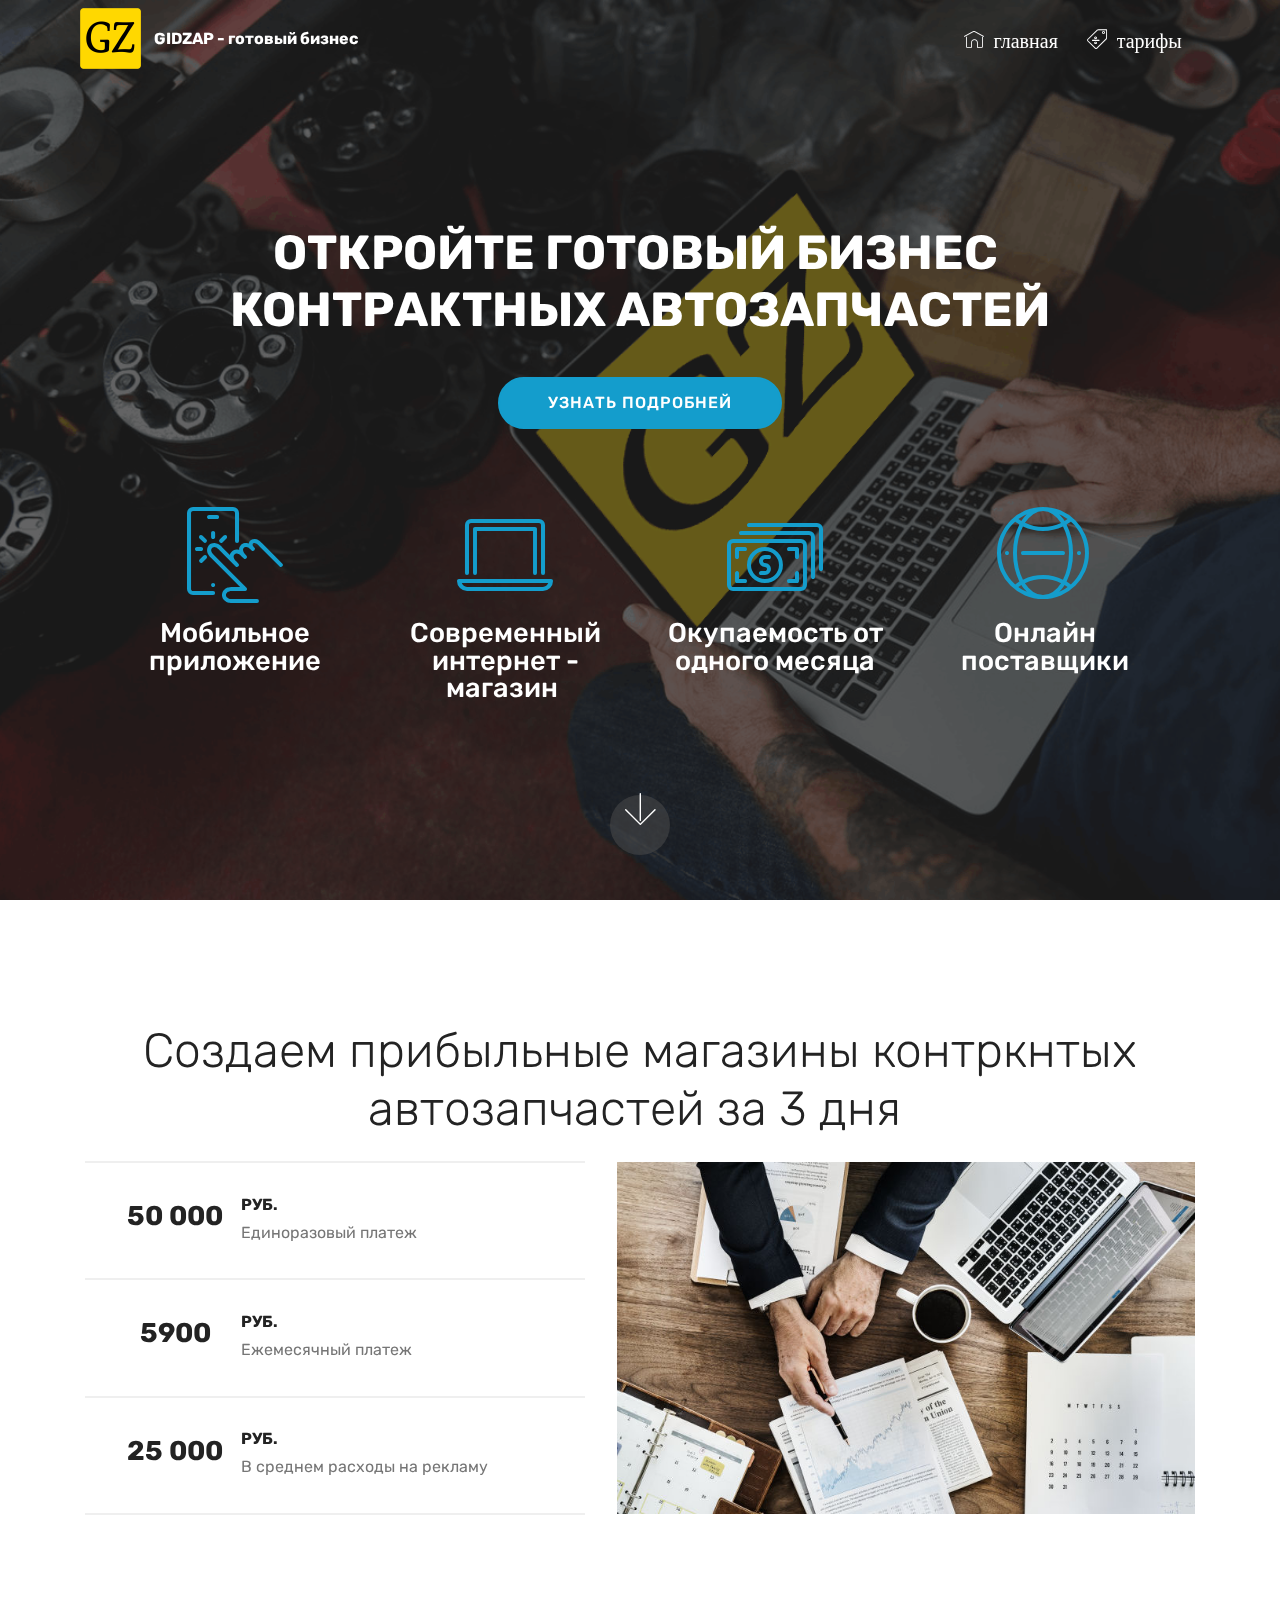
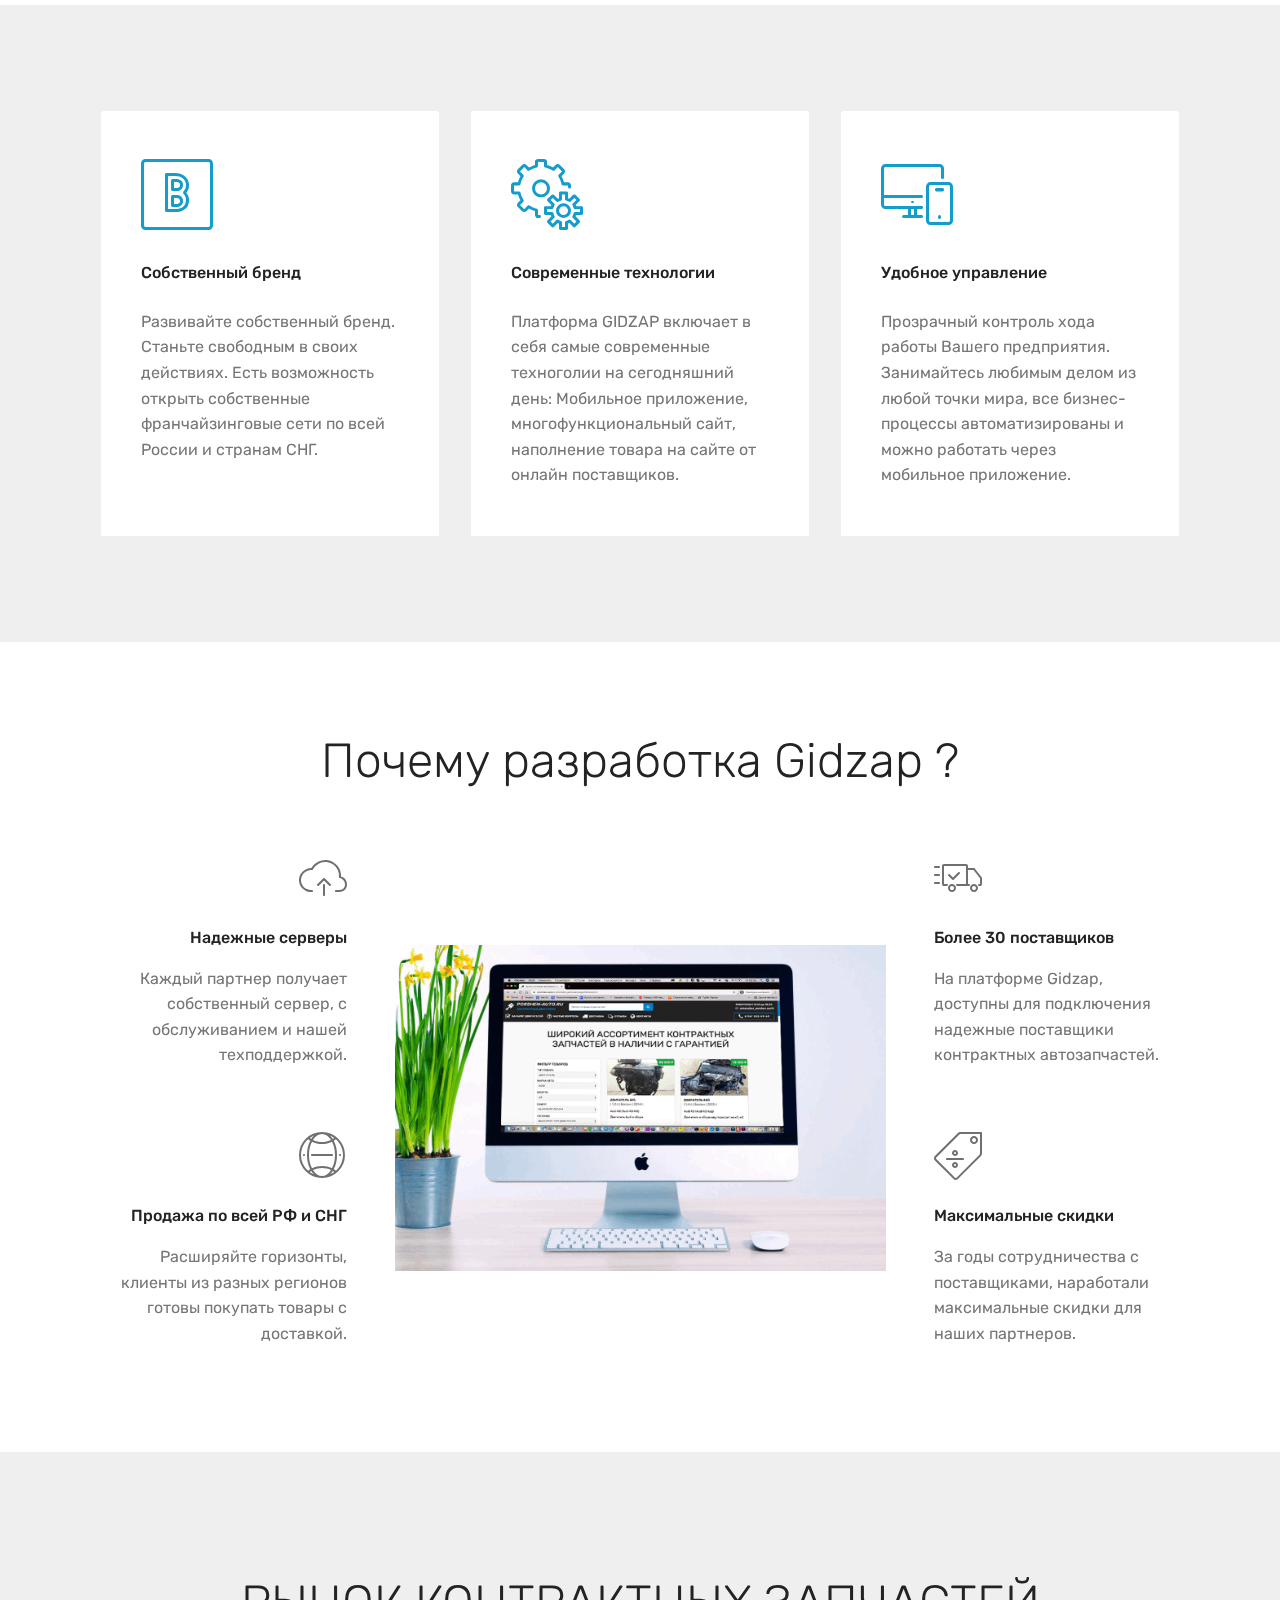
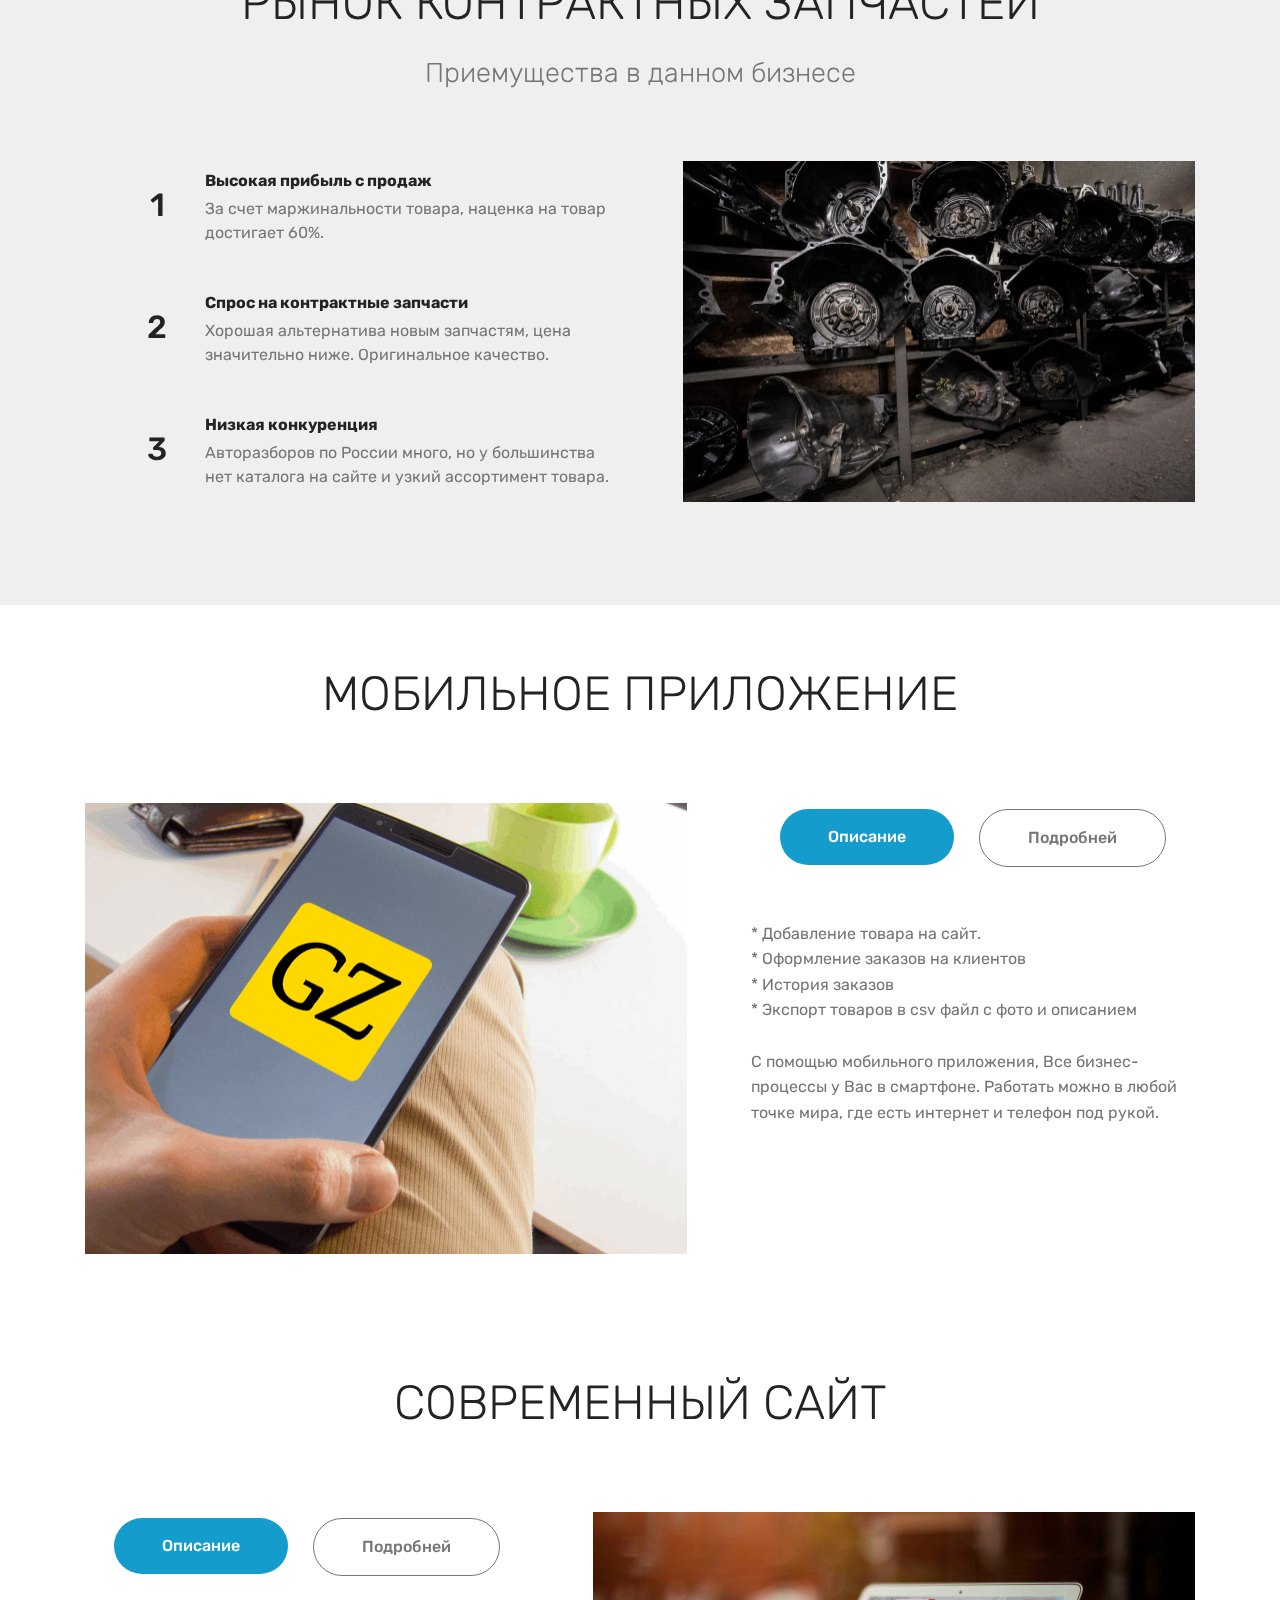
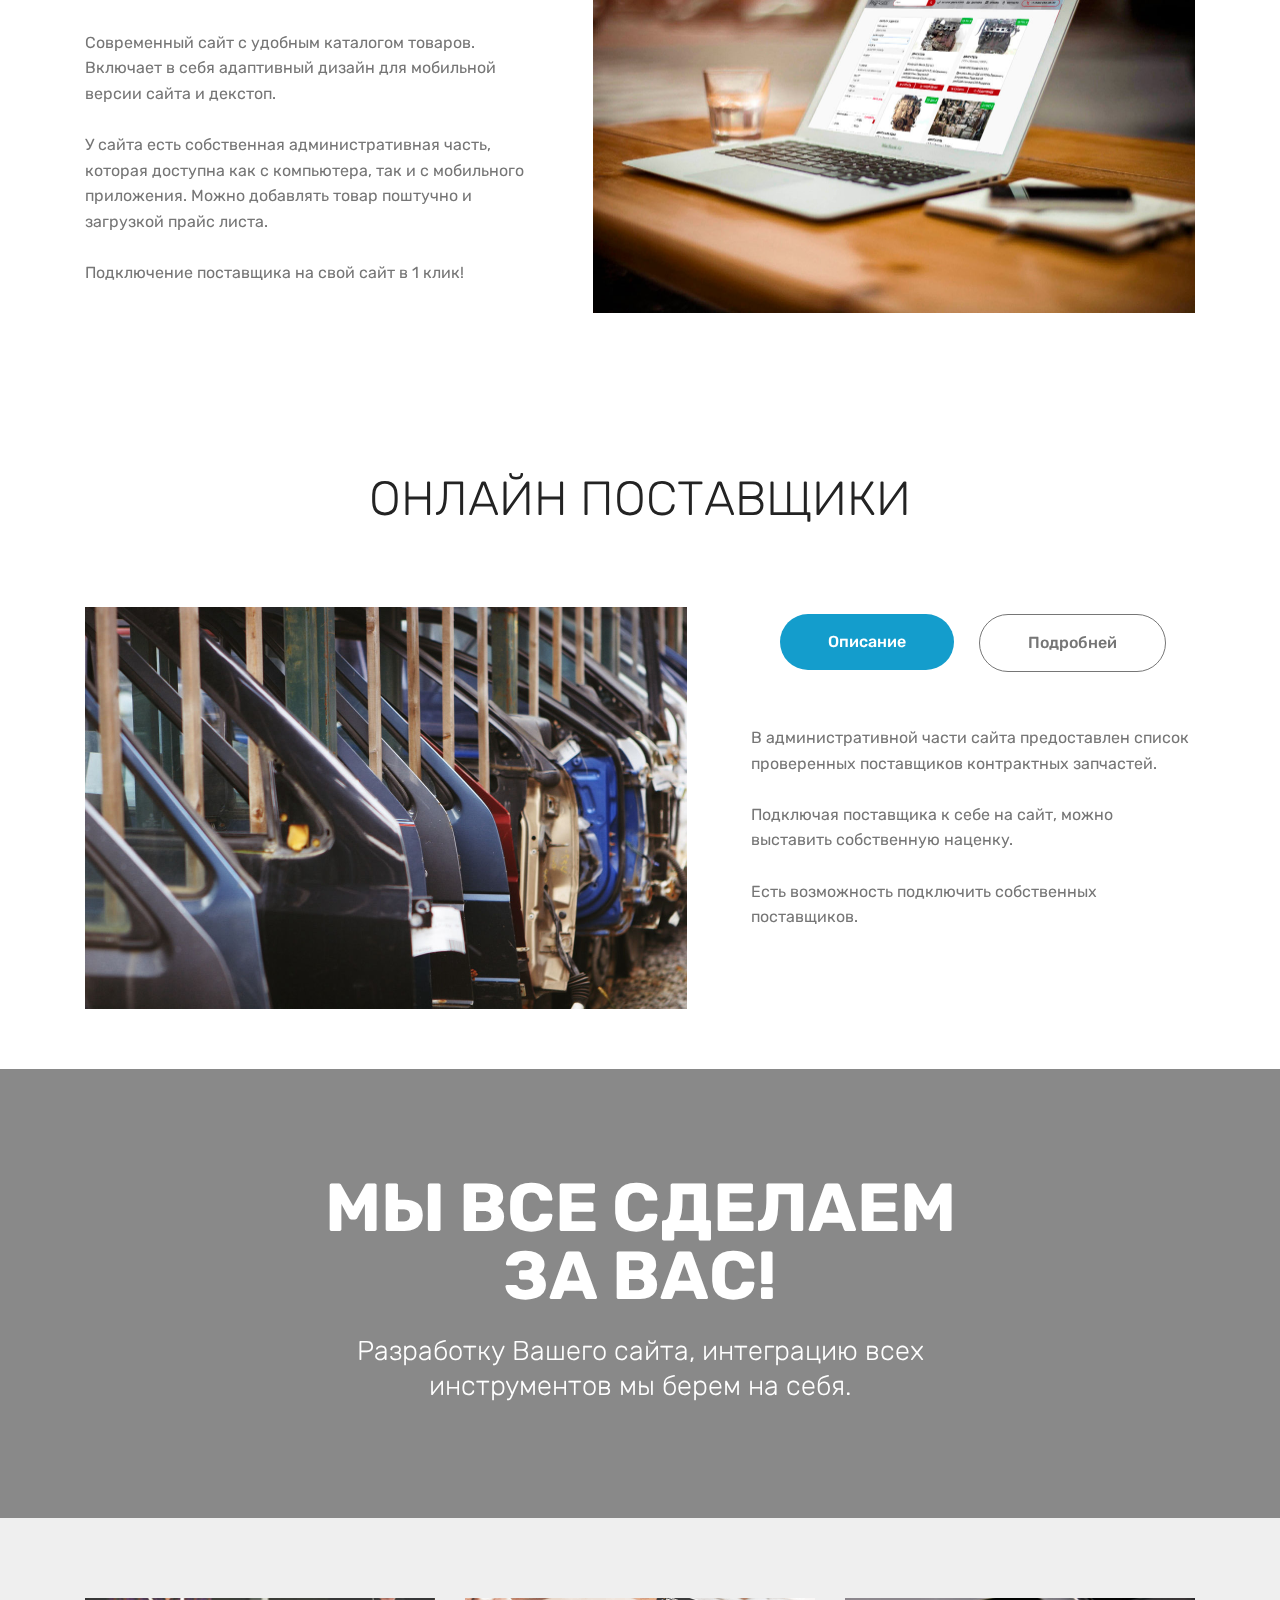
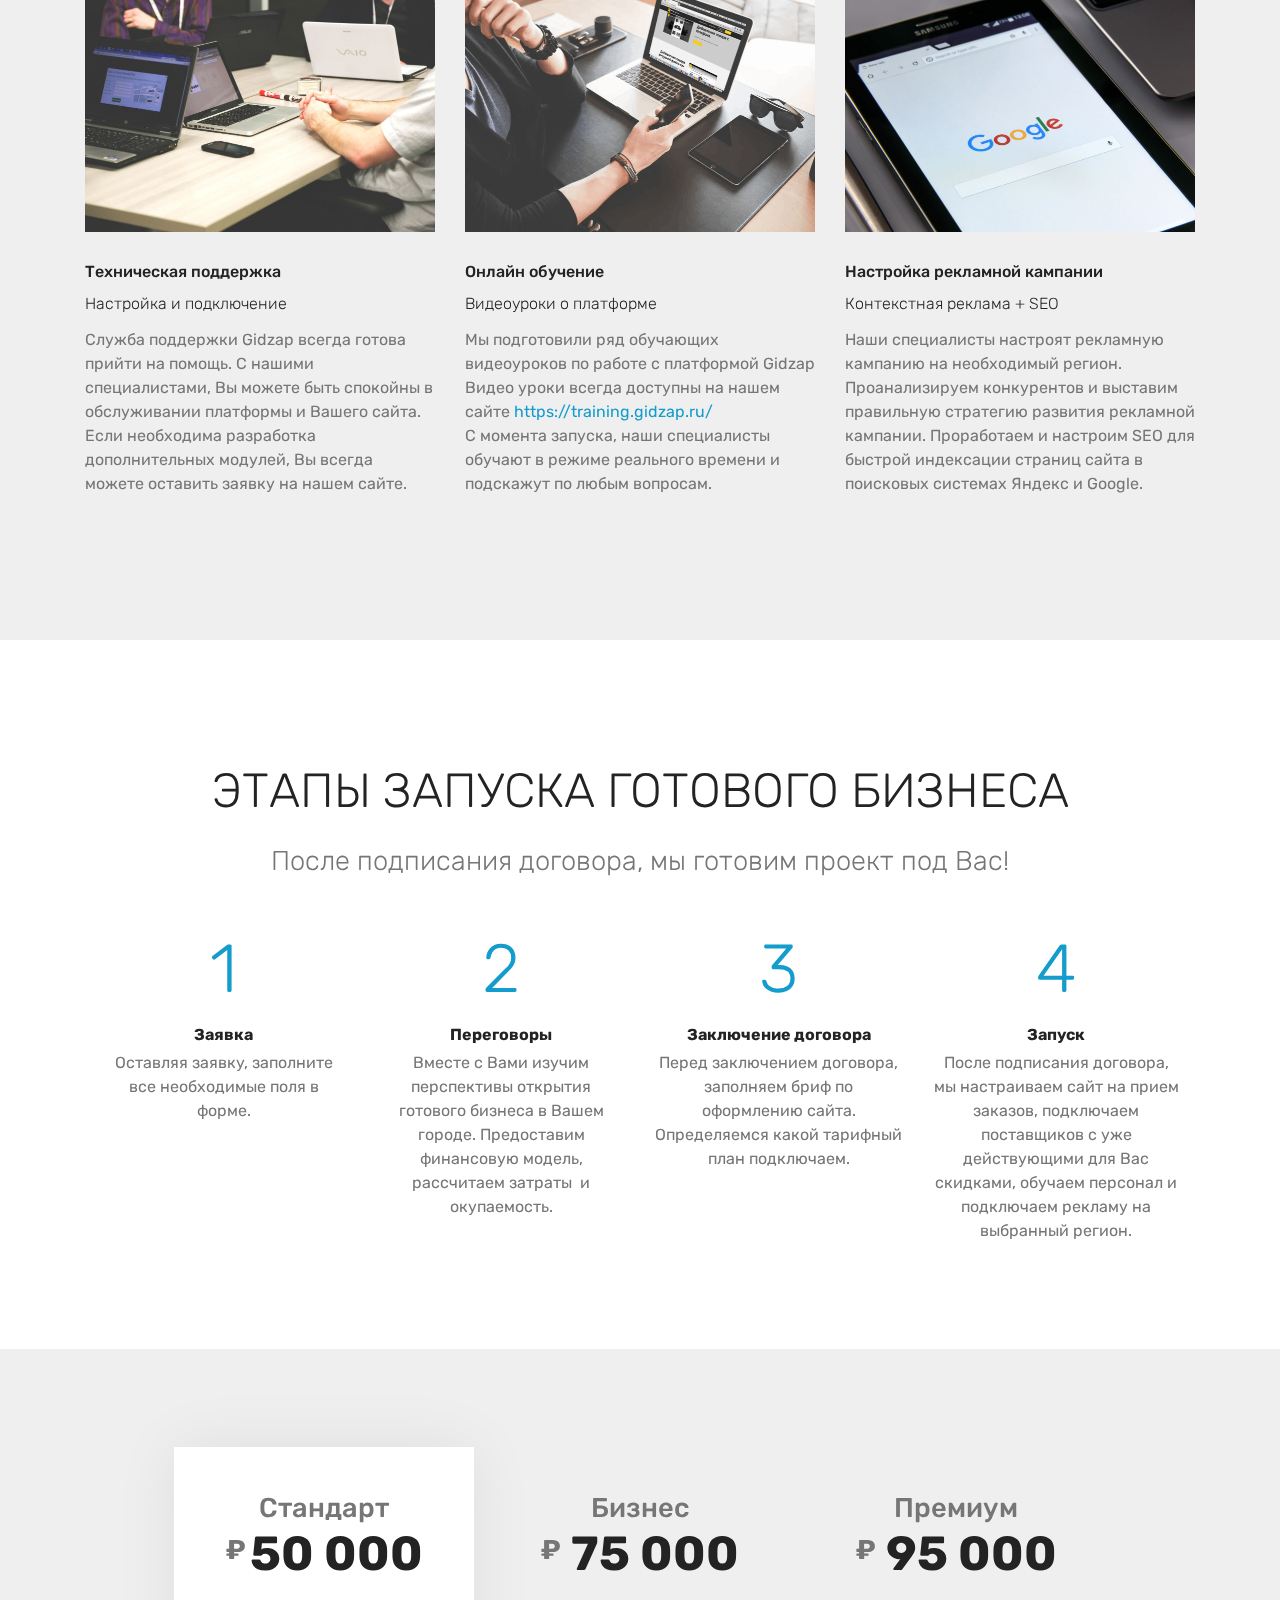
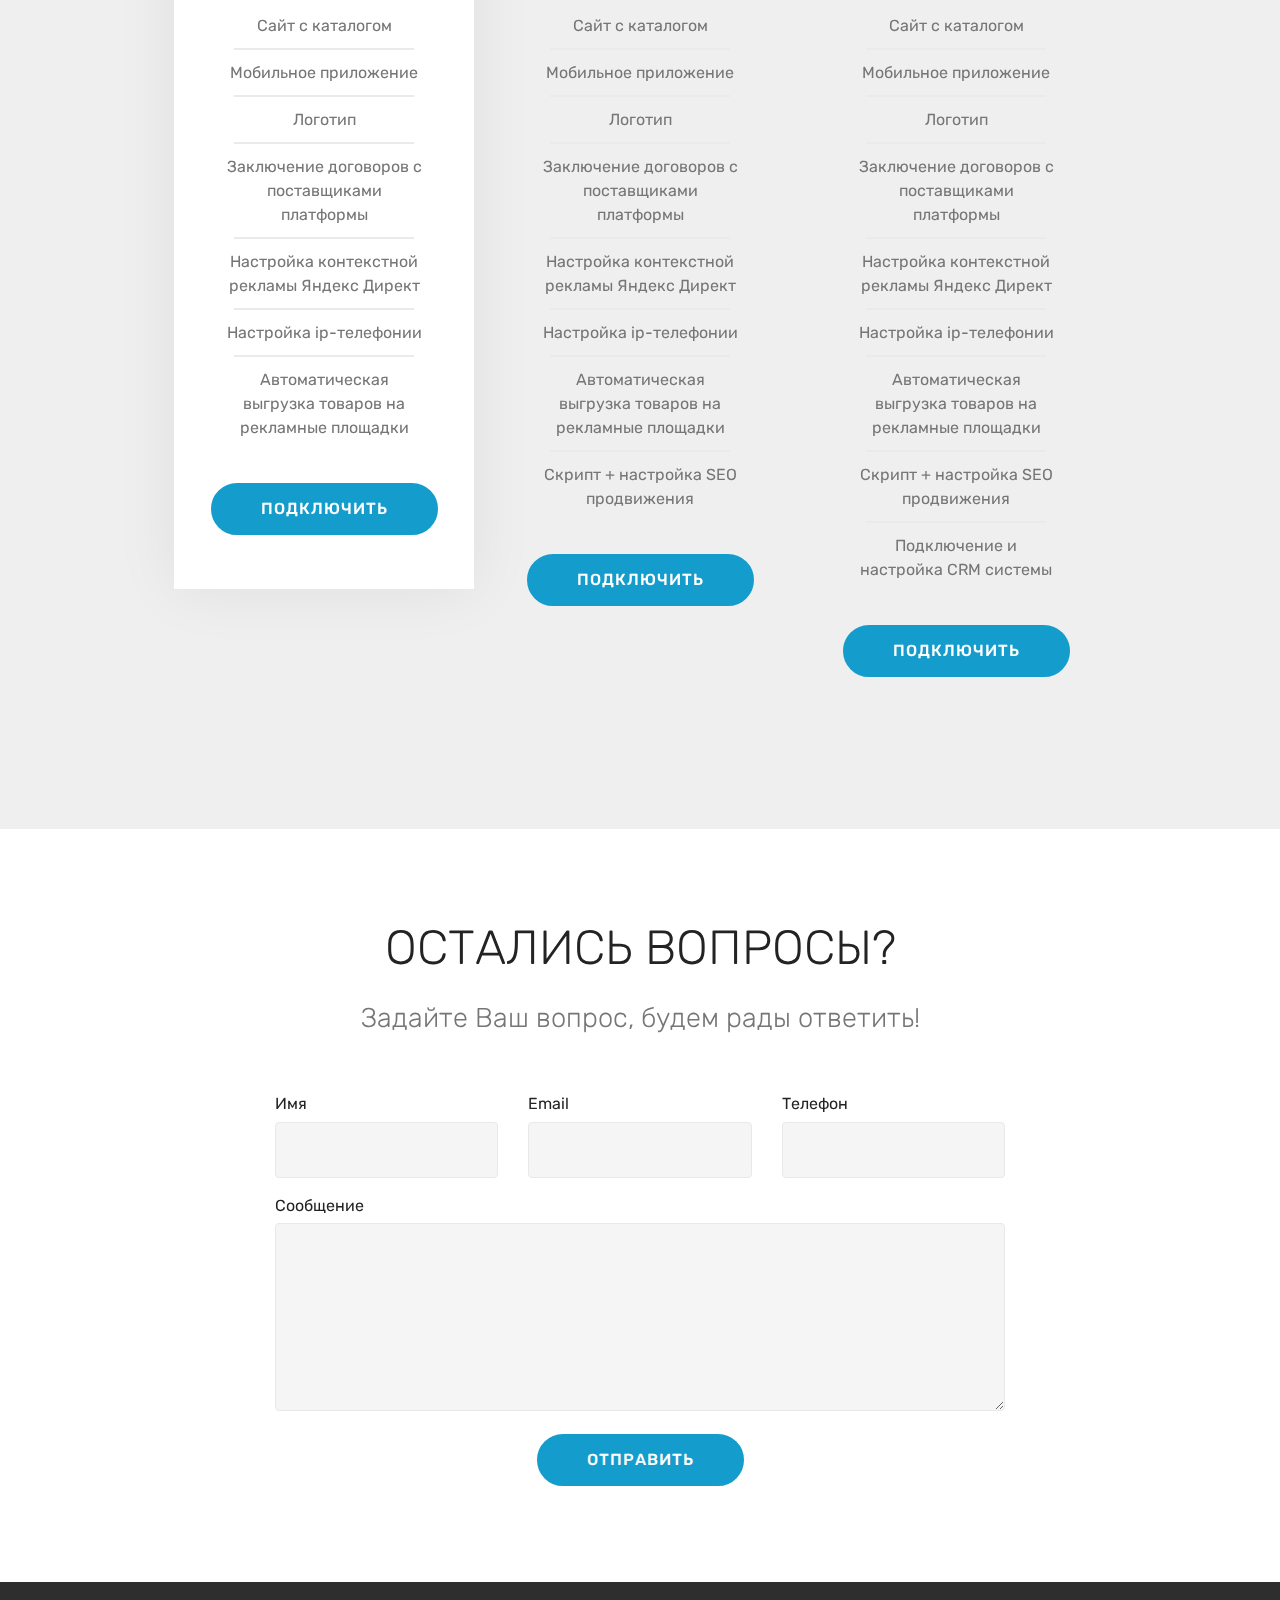
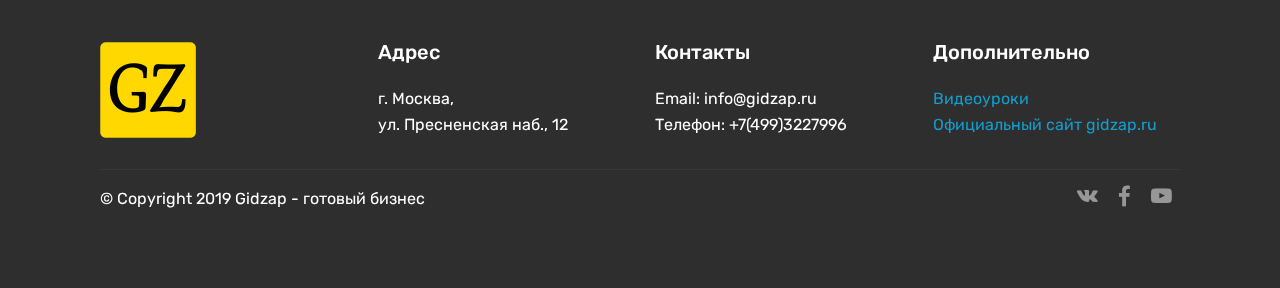
==== commit 8a1fb1b9: "create github pages" ====
--- a/index.html
+++ b/index.html
@@ -1,21 +1,6 @@
 <!DOCTYPE html>
 <html  >
 <head>
-    <!-- Yandex.Metrika counter -->
-<script type="text/javascript" >
-    (function(m,e,t,r,i,k,a){m[i]=m[i]||function(){(m[i].a=m[i].a||[]).push(arguments)};
-    m[i].l=1*new Date();k=e.createElement(t),a=e.getElementsByTagName(t)[0],k.async=1,k.src=r,a.parentNode.insertBefore(k,a)})
-    (window, document, "script", "https://mc.yandex.ru/metrika/tag.js", "ym");
- 
-    ym(61178644, "init", {
-         clickmap:true,
-         trackLinks:true,
-         accurateTrackBounce:true,
-         webvisor:true
-    });
- </script>
- <noscript><div><img src="https://mc.yandex.ru/watch/61178644" style="position:absolute; left:-9999px;" alt="" /></div></noscript>
- <!-- /Yandex.Metrika counter -->
   <!-- Site made with Mobirise Website Builder v4.12.3, https://mobirise.com -->
   <meta charset="UTF-8">
   <meta http-equiv="X-UA-Compatible" content="IE=edge">
@@ -78,7 +63,7 @@
     </nav>
 </section>
 
-<section class="engine"><a href="https://mobirise.info/s">free bootstrap themes</a></section><section class="header12 cid-rSxPB7SouR mbr-fullscreen mbr-parallax-background" id="header12-e">
+<section class="engine"><a href="https://mobirise.info/g">build a website</a></section><section class="header12 cid-rSxPB7SouR mbr-fullscreen mbr-parallax-background" id="header12-e">
 
     
 
@@ -88,8 +73,8 @@
     <div class="container  ">
             <div class="media-container">
                 <div class="col-md-12 align-center">
-                    <h1 class="mbr-section-title pb-3 mbr-white mbr-bold mbr-fonts-style display-1">
-                        <br>ОТКРОЙ ГОТОВЫЙ БИЗНЕС &nbsp;<a href="#top">контрактных автозапчастей</a></h1>
+                    <h1 class="mbr-section-title pb-3 mbr-white mbr-bold mbr-fonts-style display-2">
+                        <br>ОТКРОЙТЕ ГОТОВЫЙ БИЗНЕС&nbsp;<br>КОНТРАКТНЫХ АВТОЗАПЧАСТЕЙ</h1>
                     
                     <div class="mbr-section-btn align-center py-2"><a class="btn btn-md btn-primary display-4" href="index.html#features6-k">УЗНАТЬ ПОДРОБНЕЙ</a></div>
 
@@ -144,6 +129,68 @@
     </div>
 </section>
 
+<section class="counters3 counters cid-rVjJOxbJNU" id="counters3-1c">
+
+    
+
+    
+
+    <div class="container pt-4 mt-2">
+        <h2 class="mbr-section-title pb-3 align-center mbr-fonts-style display-2">Создаем прибыльные магазины контркнтых автозапчастей за 3 дня&nbsp;</h2>
+        
+        <div class="media-container-row">
+            <div class="media-block m-auto" style="width: 55%;">
+                <div class="mbr-figure">
+                    <img src="assets/images/image-from-rawpixel-id-380181-jpeg-736x448.jpg" alt="" title="">
+                </div>
+            </div>
+            <div class="cards-block">
+                <div class="cards-container">
+                    <div class="card px-3 align-left col-12">
+                        <div class="panel-item p-4 d-flex align-items-center">
+                            <div class="card-img pr-3 d-flex align-items-center align-left">
+                                
+                                <h3 class="count py-3 mbr-fonts-style display-5"><strong>50 000</strong></h3>
+                            </div>
+                            <div class="card-text">
+                                <h4 class="mbr-content-title mbr-bold mbr-fonts-style display-7">РУБ.</h4>
+                                <p class="mbr-content-text mbr-fonts-style display-7">Единоразовый платеж</p>
+                            </div>
+                        </div>
+                    </div>
+                    <div class="card px-3 align-left col-12">
+                        <div class="panel-item p-4 d-flex align-items-center">
+                            <div class="card-img pr-3 d-flex align-items-center align-left">
+                                
+                                <h3 class="count py-3 mbr-fonts-style display-5"><strong>
+                                    5900</strong></h3>
+                            </div>
+                            <div class="card-text">
+                                <h4 class="mbr-content-title mbr-bold mbr-fonts-style display-7">
+                                    РУБ.</h4>
+                                <p class="mbr-content-text mbr-fonts-style display-7">Ежемесячный платеж</p>
+                            </div>
+                        </div>
+                    </div>
+                    <div class="card px-3 align-left col-12">
+                        <div class="panel-item p-4 d-flex align-items-center">
+                            <div class="card-img pr-3 d-flex align-items-center align-left">
+                                
+                                <h3 class="count py-3 mbr-fonts-style display-5"><strong>25 000</strong></h3>
+                            </div>
+                            <div class="card-text">
+                                <h4 class="mbr-content-title mbr-bold mbr-fonts-style display-7">РУБ.</h4>
+                                <p class="mbr-content-text mbr-fonts-style display-7">В среднем расходы на рекламу</p>
+                            </div>
+                        </div>
+                    </div>
+                    
+                </div>
+            </div>
+        </div>
+    </div>
+</section>
+
 <section class="features6 cid-rSxWJBrUuQ" id="features6-k">
     
     
@@ -160,7 +207,7 @@
                     <h4 class="card-title py-3 mbr-fonts-style display-7">
                         Собственный бренд</h4>
                     <p class="mbr-text mbr-fonts-style display-7">
-                       Развивайте собственный бренд. Будьте свободным в своих действиях. Есть возможность открыть собственные франчайзинговые сети по всей России и странам СНГ.<br><br></p>
+                       Развивайте собственный бренд. Станьте свободным в своих действиях. Есть возможность открыть собственные франчайзинговые сети по всей России и странам СНГ.<br><br></p>
                 </div>
             </div>
 
@@ -194,316 +241,85 @@
 
 </section>
 
-<section class="tabs4 cid-rSWel8CDyu" id="tabs4-13">
-
-    
-
-    
-
-    <div class="container">
-        <h2 class="mbr-section-title align-center pb-3 mbr-fonts-style display-2">
-            МОБИЛЬНОЕ ПРИЛОЖЕНИЕ</h2>
+<section class="features12 cid-rVjV3qqShb" id="features12-1d">
+    
+    
+
+    
+
+    <div class="container">
+        <h2 class="mbr-section-title pb-2 mbr-fonts-style display-2">
+            Почему разработка Gidzap ?</h2>
         
 
-        <div class="media-container-row mt-5 pt-3">
-            <div class="mbr-figure" style="width: 60%;">
-                <img src="assets/images/9930933-1204x903.png" alt="Mobirise" title="">
-            </div>
-            <div class="tabs-container">
-                <ul class="nav nav-tabs" role="tablist">
-                    <li class="nav-item"><a class="nav-link mbr-fonts-style show active display-7" role="tab" data-toggle="tab" href="#tabs4-13_tab0" aria-selected="true">
-                            Описание</a></li>
-                    <li class="nav-item"><a class="nav-link mbr-fonts-style show active display-7" role="tab" data-toggle="tab" href="#tabs4-13_tab1" aria-selected="true">Подробней</a></li>
-                    
-                    
-                    
-                    
-                </ul>
-                <div class="tab-content">
-                    <div id="tab1" class="tab-pane in active" role="tabpanel">
-                        <div class="row">
-                            <div class="col-md-12">
-                                <p class="mbr-text py-5 mbr-fonts-style display-7">* Добавление товара на сайт.<br>* Оформление заказов на клиентов<br>* История заказов<br>* Экспорт товаров в csv файл с фото и описанием<br><br>С помощью мобильного приложения, Все бизнес-процессы у Вас в смартфоне. Работать можно в любой точке мира, где есть интернет и телефон под рукой.</p>
-                            </div>
-                        </div>
-                    </div>
-                    <div id="tab2" class="tab-pane" role="tabpanel">
-                        <div class="row">
-                            <div class="col-md-12">
-                                <p class="mbr-text py-5 mbr-fonts-style display-7">Добавляя товар на сайт, заполните простую форму в приложении, указав параметры товара, сделайте фото прямо с телефона или загрузите из галереи. Всё! Товар успешно добавлен!<br><br>Для оформления заказа, воспользуйтесь поиском в приложении, найдите запчасть по ее номеру или складскому артикулу. Нажмите продать и заполните данные покупателя. Готово! Товар продан и удален из каталога.<br><br>Выгрузка всех товарных позиций в csv файл, для загрузки на рекламные площадки или оптовикам.<br><br><br></p>
-                            </div>
-                        </div>
-                    </div>
-                    <div id="tab3" class="tab-pane" role="tabpanel">
-                        <div class="row">
-                            <div class="col-md-12">
-                                <p class="mbr-text py-5 mbr-fonts-style display-7">
-                                    Выберите из готовых блоков - полноэкранный интро, bootstrap карусель, контент-слайдер, галерею изображений с лайтбоксом, параллаксом, фоновым видео, меню-гамбургером, липким заголовок и многое другое.
-                                </p>
-                            </div>
-                        </div>
-                    </div>
-                    <div id="tab4" class="tab-pane" role="tabpanel">
-                        <div class="row">
-                            <div class="col-md-12">
-                                <p class="mbr-text py-5 mbr-fonts-style display-7">
-                                    Сайты, сделанные в Mobirise на 100% адаптированы для мобильных устройств в соответствии с последними тестами. Google любит эти сайты! Официально.
-                                </p>
-                            </div>
-                        </div>
-                    </div>
-                    <div id="tab5" class="tab-pane" role="tabpanel">
-                        <div class="row">
-                            <div class="col-md-12">
-                                <p class="mbr-text py-5 mbr-fonts-style display-7">
-                                    Mobirise темы основаны на Bootstrap 3 и Bootstrap 4 -самой мощной мобильной платформе. Даже если вы не разбираетесь в коде, вы можете стать частью большого сообщества Bootstrap.
-                                </p>
-                            </div>
-                        </div>
-                    </div>
-                    <div id="tab6" class="tab-pane" role="tabpanel">
-                        <div class="row">
-                            <div class="col-md-12">
-                                <p class="mbr-text py-5 mbr-fonts-style display-7">
-                                    Выберите из готовых блоков - полноэкранный интро, bootstrap карусель, контент-слайдер, галерею изображений с лайтбоксом, параллаксом, фоновым видео, меню-гамбургером, липким заголовок и многое другое.
-                                </p>
-                            </div>
-                        </div>
-                    </div>
-                </div>
-            </div>
-        </div>
-    </div>
-</section>
-
-<section class="tabs4 cid-rSXnQ3Lcfj" id="tabs4-14">
-
-    
-
-    
-
-    <div class="container">
-        <h2 class="mbr-section-title align-center pb-3 mbr-fonts-style display-2">СОВРЕМЕННЫЙ САЙТ</h2>
-        
-
-        <div class="media-container-row mt-5 pt-3">
-            <div class="mbr-figure" style="width: 60%;">
+        <div class="media-container-row pt-5">
+            <div class="block-content align-right">
+                <div class="card pl-3 pr-3 pb-5">
+                    <div class="mbr-card-img-title">
+                        <div class="card-img pb-3">
+                             <span class="mbri-upload mbr-iconfont"></span>
+                        </div>
+                        <div class="mbr-crt-title">
+                            <h4 class="card-title py-2 mbr-crt-title mbr-fonts-style display-7">Надежные серверы</h4>
+                        </div>
+                    </div>                
+
+                    <div class="card-box">
+                        <p class="mbr-text mbr-section-text mbr-fonts-style display-7">Каждый партнер получает собственный сервер, с обслуживанием и нашей техподдержкой.<br></p>
+                    </div>
+                </div>
+
+                <div class="card pl-3 pr-3">
+                    <div class="mbr-card-img-title">
+                        <div class="card-img pb-3">
+                            <span class="mbr-iconfont mbri-globe-2"></span>
+                        </div>
+                        <div class="mbr-crt-title">
+                            <h4 class="card-title py-2 mbr-crt-title mbr-fonts-style display-7">
+                                Продажа по всей РФ и СНГ</h4>
+                        </div>
+                    </div>
+                    <div class="card-box">
+                        <p class="mbr-text mbr-section-text mbr-fonts-style display-7">Расширяйте горизонты, клиенты из разных регионов готовы покупать товары с доставкой.</p>
+                    </div>
+                </div>
+            </div>
+
+            <div class="mbr-figure m-auto" style="width: 50%;">
                 <img src="assets/images/22323344-1204x800.png" alt="Mobirise" title="">
             </div>
-            <div class="tabs-container">
-                <ul class="nav nav-tabs" role="tablist">
-                    <li class="nav-item"><a class="nav-link mbr-fonts-style show active display-7" role="tab" data-toggle="tab" href="#tabs4-14_tab0" aria-selected="true">
-                            Описание
-                        </a></li>
-                    <li class="nav-item"><a class="nav-link mbr-fonts-style show active display-7" role="tab" data-toggle="tab" href="#tabs4-14_tab1" aria-selected="true">
-                            Подробней</a></li>
-                    
-                    
-                    
-                    
-                </ul>
-                <div class="tab-content">
-                    <div id="tab1" class="tab-pane in active" role="tabpanel">
-                        <div class="row">
-                            <div class="col-md-12">
-                                <p class="mbr-text py-5 mbr-fonts-style display-7">Современный сайт с удобным каталогом товаров.<br>Включает в себя адаптивный дизайн для мобильной версии сайта и декстоп.&nbsp;<br><br>У сайта есть собственная административная часть, которая доступна как с компьютера, так и с мобильного приложения. Можно добавлять товар поштучно и загрузкой прайс листа.<br><br>Подключение поставщика на свой сайт в 1 клик!&nbsp;<br></p>
-                            </div>
-                        </div>
-                    </div>
-                    <div id="tab2" class="tab-pane" role="tabpanel">
-                        <div class="row">
-                            <div class="col-md-12">
-                                <p class="mbr-text py-5 mbr-fonts-style display-7">Анализ запроса среди тысяч позиций товаров на сайте занимает всего 1-2 сек.&nbsp;<br><br>К сайту доступны для подключения более 30 онлайн-поставщиков контрактных двигателей и запчастей.<br><br>Автоматическое обновление предложений поставщиков на Вашем сайте<br></p>
-                            </div>
-                        </div>
-                    </div>
-                    <div id="tab3" class="tab-pane" role="tabpanel">
-                        <div class="row">
-                            <div class="col-md-12">
-                                <p class="mbr-text py-5 mbr-fonts-style display-7">
-                                    Выберите из готовых блоков - полноэкранный интро, bootstrap карусель, контент-слайдер, галерею изображений с лайтбоксом, параллаксом, фоновым видео, меню-гамбургером, липким заголовок и многое другое.
-                                </p>
-                            </div>
-                        </div>
-                    </div>
-                    <div id="tab4" class="tab-pane" role="tabpanel">
-                        <div class="row">
-                            <div class="col-md-12">
-                                <p class="mbr-text py-5 mbr-fonts-style display-7">
-                                    Сайты, сделанные в Mobirise на 100% адаптированы для мобильных устройств в соответствии с последними тестами. Google любит эти сайты! Официально.
-                                </p>
-                            </div>
-                        </div>
-                    </div>
-                    <div id="tab5" class="tab-pane" role="tabpanel">
-                        <div class="row">
-                            <div class="col-md-12">
-                                <p class="mbr-text py-5 mbr-fonts-style display-7">
-                                    Mobirise темы основаны на Bootstrap 3 и Bootstrap 4 -самой мощной мобильной платформе. Даже если вы не разбираетесь в коде, вы можете стать частью большого сообщества Bootstrap.
-                                </p>
-                            </div>
-                        </div>
-                    </div>
-                    <div id="tab6" class="tab-pane" role="tabpanel">
-                        <div class="row">
-                            <div class="col-md-12">
-                                <p class="mbr-text py-5 mbr-fonts-style display-7">
-                                    Выберите из готовых блоков - полноэкранный интро, bootstrap карусель, контент-слайдер, галерею изображений с лайтбоксом, параллаксом, фоновым видео, меню-гамбургером, липким заголовок и многое другое.
-                                </p>
-                            </div>
-                        </div>
-                    </div>
-                </div>
-            </div>
-        </div>
-    </div>
-</section>
-
-<section class="tabs4 cid-rSXvbj4xAH" id="tabs4-15">
-
-    
-
-    
-
-    <div class="container">
-        <h2 class="mbr-section-title align-center pb-3 mbr-fonts-style display-2">ОНЛАЙН ПОСТАВЩИКИ</h2>
-        
-
-        <div class="media-container-row mt-5 pt-3">
-            <div class="mbr-figure" style="width: 60%;">
-                <img src="assets/images/mbr-4-1204x803.jpg" alt="Mobirise" title="">
-            </div>
-            <div class="tabs-container">
-                <ul class="nav nav-tabs" role="tablist">
-                    <li class="nav-item"><a class="nav-link mbr-fonts-style show active display-7" role="tab" data-toggle="tab" href="#tabs4-15_tab0" aria-selected="true">
-                            Описание
-                        </a></li>
-                    <li class="nav-item"><a class="nav-link mbr-fonts-style show active display-7" role="tab" data-toggle="tab" href="#tabs4-15_tab1" aria-selected="true">
-                            Подробней</a></li>
-                    
-                    
-                    
-                    
-                </ul>
-                <div class="tab-content">
-                    <div id="tab1" class="tab-pane in active" role="tabpanel">
-                        <div class="row">
-                            <div class="col-md-12">
-                                <p class="mbr-text py-5 mbr-fonts-style display-7">В административной части сайта предоставлен список проверенных поставщиков контрактных запчастей. <br><br>Подключая поставщика к себе на сайт, можно выставить собственную наценку.<br><br>Есть возможность подключить собственных поставщиков.<br></p>
-                            </div>
-                        </div>
-                    </div>
-                    <div id="tab2" class="tab-pane" role="tabpanel">
-                        <div class="row">
-                            <div class="col-md-12">
-                                <p class="mbr-text py-5 mbr-fonts-style display-7">В систему GIDZAP интегрированы крупные авторазборы контрактных запчастей. Все поставщики предоставляют гарантию на товар и полный пакет документов.<br><br>Если необходимо подключить Вашего поставщика, которого еще нет в системе, то вы можете обратиться в нашу службу поддержки. Если поставщик предоставляет возможность подключения, то мы подключим его для вас абсолютно бесплатно.<br></p>
-                            </div>
-                        </div>
-                    </div>
-                    <div id="tab3" class="tab-pane" role="tabpanel">
-                        <div class="row">
-                            <div class="col-md-12">
-                                <p class="mbr-text py-5 mbr-fonts-style display-7">
-                                    Выберите из готовых блоков - полноэкранный интро, bootstrap карусель, контент-слайдер, галерею изображений с лайтбоксом, параллаксом, фоновым видео, меню-гамбургером, липким заголовок и многое другое.
-                                </p>
-                            </div>
-                        </div>
-                    </div>
-                    <div id="tab4" class="tab-pane" role="tabpanel">
-                        <div class="row">
-                            <div class="col-md-12">
-                                <p class="mbr-text py-5 mbr-fonts-style display-7">
-                                    Сайты, сделанные в Mobirise на 100% адаптированы для мобильных устройств в соответствии с последними тестами. Google любит эти сайты! Официально.
-                                </p>
-                            </div>
-                        </div>
-                    </div>
-                    <div id="tab5" class="tab-pane" role="tabpanel">
-                        <div class="row">
-                            <div class="col-md-12">
-                                <p class="mbr-text py-5 mbr-fonts-style display-7">
-                                    Mobirise темы основаны на Bootstrap 3 и Bootstrap 4 -самой мощной мобильной платформе. Даже если вы не разбираетесь в коде, вы можете стать частью большого сообщества Bootstrap.
-                                </p>
-                            </div>
-                        </div>
-                    </div>
-                    <div id="tab6" class="tab-pane" role="tabpanel">
-                        <div class="row">
-                            <div class="col-md-12">
-                                <p class="mbr-text py-5 mbr-fonts-style display-7">
-                                    Выберите из готовых блоков - полноэкранный интро, bootstrap карусель, контент-слайдер, галерею изображений с лайтбоксом, параллаксом, фоновым видео, меню-гамбургером, липким заголовок и многое другое.
-                                </p>
-                            </div>
-                        </div>
-                    </div>
-                </div>
-            </div>
-        </div>
-    </div>
-</section>
-
-<section class="mbr-section content5 cid-rSXxKoVMvY mbr-parallax-background" id="content5-16">
-
-    
-
-    <div class="mbr-overlay" style="opacity: 0.5; background-color: rgb(35, 35, 35);">
-    </div>
-
-    <div class="container">
-        <div class="media-container-row">
-            <div class="title col-12 col-md-8">
-                <h2 class="align-center mbr-bold mbr-white pb-3 mbr-fonts-style display-1">МЫ ВСЕ СДЕЛАЕМ ЗА ВАС!</h2>
-                <h3 class="mbr-section-subtitle align-center mbr-light mbr-white pb-3 mbr-fonts-style display-5">Разработку Вашего сайта, интеграцию всех инструментов мы берем на себя.</h3>
-                
-                
-            </div>
-        </div>
-    </div>
-</section>
-
-<section class="features19 cid-rSydBRzFR9" id="features19-s">
-    
-    
-    <div class="container">
-        <div class="row">
-            <div class="item features-image col-lg-4 col-md-6 col-sm-12">
-                <div class="item-wrapper">
-                    <div class="item-img card-img">
-                        <img src="assets/images/mbr-700x467.jpg" alt="" title="">
-                    </div>
-                    <div class="item-content">
-                        <h4 class="item-title mbr-fonts-style pb-3 display-7">Техническая поддержка</h4>
-                        <h5 class="item-subtitle mbr-fonts-style pb-3 display-4">Настройка и подключение</h5>
-                        <p class="item-text display-7">Служба поддержки Gidzap&nbsp;всегда готова прийти на помощь. С нашими специалистами, Вы можете быть спокойны в обслуживании платформы и Вашего сайта.<br>Если необходима разработка дополнительных модулей, Вы всегда можете оставить заявку на нашем сайте.</p>
-                    </div>
-                    
-                </div>
-            </div>
-            <div class="item features-image col-lg-4 col-md-6 col-sm-12">
-                <div class="item-wrapper">
-                    <div class="item-img card-img">
-                        <img src="assets/images/5555555-700x467.png" alt="" title="">
-                    </div>
-                    <div class="item-content">
-                        <h4 class="item-title mbr-fonts-style pb-3 display-7">
-                            Онлайн обучение</h4>
-                        <h5 class="item-subtitle mbr-fonts-style pb-3 display-4">Видеоуроки о платформе</h5>
-                        <p class="item-text display-7">Мы подготовили ряд обучающих видеоуроков по работе с платформой Gidzap<br>Видео уроки всегда доступны на нашем сайте&nbsp;<a href="https://training.gidzap.ru/">https://training.gidzap.ru/</a>&nbsp;<br>С момента запуска, наши специалисты обучают в режиме реального времени и подскажут по любым вопросам.</p>
-                    </div>
-                    
-                </div>
-            </div>
-            <div class="item features-image col-lg-4 col-md-6 col-sm-12">
-                <div class="item-wrapper">
-                    <div class="item-img card-img">
-                        <img src="assets/images/mbr-2-700x467.jpg" alt="" title="">
-                    </div>
-                    <div class="item-content">
-                        <h4 class="item-title mbr-fonts-style pb-3 display-7">Настройка рекламной кампании</h4>
-                        <h5 class="item-subtitle mbr-fonts-style pb-3 display-4">Контекстная реклама + SEO</h5>
-                        <p class="item-text display-7">Наши специалисты настроят рекламную кампанию на необходимый регион. Проанализируем конкурентов и выставим правильную стратегию развития рекламной кампании. Проработаем и настроим SEO для быстрой индексации страниц сайта в поисковых системах Яндекс и Google.</p>
-                    </div>
-                    
+
+            <div class="block-content align-left">
+                <div class="card pl-3 pr-3 pb-5">
+                    <div class="mbr-card-img-title">
+                        <div class="card-img pb-3">
+                             <span class="mbr-iconfont mbri-delivery"></span>
+                        </div>
+                        <div class="mbr-crt-title">
+                            <h4 class="card-title py-2 mbr-crt-title mbr-fonts-style display-7">
+                                Более 30 поставщиков
+                            </h4>
+                        </div>
+                    </div>                
+
+                    <div class="card-box">
+                        <p class="mbr-text mbr-section-text mbr-fonts-style display-7">На платформе Gidzap, доступны для подключения надежные поставщики контрактных автозапчастей.</p>
+                    </div>
+                </div>
+
+                <div class="card pl-3 pr-3">
+                    <div class="mbr-card-img-title">
+                        <div class="card-img pb-3">
+                            <span class="mbr-iconfont mbri-sale"></span>
+                        </div>
+                        <div class="mbr-crt-title">
+                            <h4 class="card-title py-2 mbr-crt-title mbr-fonts-style display-7">Максимальные скидки</h4>
+                        </div>
+                    </div>
+                    <div class="card-box">
+                        <p class="mbr-text mbr-section-text mbr-fonts-style display-7">За годы сотрудничества с поставщиками, наработали максимальные скидки для наших партнеров.
+                        </p>
+                    </div>
                 </div>
             </div>
         </div>
@@ -566,6 +382,322 @@
                                 <p class="mbr-content-text mbr-fonts-style display-7">Авторазборов по России много, но у большинства нет каталога на сайте и узкий ассортимент товара.</p>
                             </div>
                         </div>
+                    </div>
+                    
+                </div>
+            </div>
+        </div>
+    </div>
+</section>
+
+<section class="tabs4 cid-rSWel8CDyu" id="tabs4-13">
+
+    
+
+    
+
+    <div class="container">
+        <h2 class="mbr-section-title align-center pb-3 mbr-fonts-style display-2">
+            МОБИЛЬНОЕ ПРИЛОЖЕНИЕ</h2>
+        
+
+        <div class="media-container-row mt-5 pt-3">
+            <div class="mbr-figure" style="width: 60%;">
+                <img src="assets/images/9930933-1204x903.png" alt="Mobirise" title="">
+            </div>
+            <div class="tabs-container">
+                <ul class="nav nav-tabs" role="tablist">
+                    <li class="nav-item"><a class="nav-link mbr-fonts-style show active display-7" role="tab" data-toggle="tab" href="#tabs4-13_tab0" aria-selected="true">
+                            Описание</a></li>
+                    <li class="nav-item"><a class="nav-link mbr-fonts-style show display-7" role="tab" data-toggle="tab" href="#tabs4-13_tab1" aria-selected="false">Подробней</a></li>
+                    
+                    
+                    
+                    
+                </ul>
+                <div class="tab-content">
+                    <div id="tab1" class="tab-pane in active" role="tabpanel">
+                        <div class="row">
+                            <div class="col-md-12">
+                                <p class="mbr-text py-5 mbr-fonts-style display-7">* Добавление товара на сайт.<br>* Оформление заказов на клиентов<br>* История заказов<br>* Экспорт товаров в csv файл с фото и описанием<br><br>С помощью мобильного приложения, Все бизнес-процессы у Вас в смартфоне. Работать можно в любой точке мира, где есть интернет и телефон под рукой.</p>
+                            </div>
+                        </div>
+                    </div>
+                    <div id="tab2" class="tab-pane" role="tabpanel">
+                        <div class="row">
+                            <div class="col-md-12">
+                                <p class="mbr-text py-5 mbr-fonts-style display-7">Добавляя товар на сайт, заполните простую форму в приложении, указав параметры товара, сделайте фото прямо с телефона или загрузите из галереи. Всё! Товар успешно добавлен!<br><br>Для оформления заказа, воспользуйтесь поиском в приложении, найдите запчасть по ее номеру или складскому артикулу. Нажмите продать и заполните данные покупателя. Готово! Товар продан и удален из каталога.<br><br>Выгрузка всех товарных позиций в csv файл, для загрузки на рекламные площадки или оптовикам.<br><br><br></p>
+                            </div>
+                        </div>
+                    </div>
+                    <div id="tab3" class="tab-pane" role="tabpanel">
+                        <div class="row">
+                            <div class="col-md-12">
+                                <p class="mbr-text py-5 mbr-fonts-style display-7">
+                                    Выберите из готовых блоков - полноэкранный интро, bootstrap карусель, контент-слайдер, галерею изображений с лайтбоксом, параллаксом, фоновым видео, меню-гамбургером, липким заголовок и многое другое.
+                                </p>
+                            </div>
+                        </div>
+                    </div>
+                    <div id="tab4" class="tab-pane" role="tabpanel">
+                        <div class="row">
+                            <div class="col-md-12">
+                                <p class="mbr-text py-5 mbr-fonts-style display-7">
+                                    Сайты, сделанные в Mobirise на 100% адаптированы для мобильных устройств в соответствии с последними тестами. Google любит эти сайты! Официально.
+                                </p>
+                            </div>
+                        </div>
+                    </div>
+                    <div id="tab5" class="tab-pane" role="tabpanel">
+                        <div class="row">
+                            <div class="col-md-12">
+                                <p class="mbr-text py-5 mbr-fonts-style display-7">
+                                    Mobirise темы основаны на Bootstrap 3 и Bootstrap 4 -самой мощной мобильной платформе. Даже если вы не разбираетесь в коде, вы можете стать частью большого сообщества Bootstrap.
+                                </p>
+                            </div>
+                        </div>
+                    </div>
+                    <div id="tab6" class="tab-pane" role="tabpanel">
+                        <div class="row">
+                            <div class="col-md-12">
+                                <p class="mbr-text py-5 mbr-fonts-style display-7">
+                                    Выберите из готовых блоков - полноэкранный интро, bootstrap карусель, контент-слайдер, галерею изображений с лайтбоксом, параллаксом, фоновым видео, меню-гамбургером, липким заголовок и многое другое.
+                                </p>
+                            </div>
+                        </div>
+                    </div>
+                </div>
+            </div>
+        </div>
+    </div>
+</section>
+
+<section class="tabs4 cid-rSXnQ3Lcfj" id="tabs4-14">
+
+    
+
+    
+
+    <div class="container">
+        <h2 class="mbr-section-title align-center pb-3 mbr-fonts-style display-2">СОВРЕМЕННЫЙ САЙТ</h2>
+        
+
+        <div class="media-container-row mt-5 pt-3">
+            <div class="mbr-figure" style="width: 60%;">
+                <img src="assets/images/mbr-1-1204x803.jpg" alt="Mobirise" title="">
+            </div>
+            <div class="tabs-container">
+                <ul class="nav nav-tabs" role="tablist">
+                    <li class="nav-item"><a class="nav-link mbr-fonts-style show active display-7" role="tab" data-toggle="tab" href="#tabs4-14_tab0" aria-selected="true">
+                            Описание
+                        </a></li>
+                    <li class="nav-item"><a class="nav-link mbr-fonts-style show active display-7" role="tab" data-toggle="tab" href="#tabs4-14_tab1" aria-selected="true">
+                            Подробней</a></li>
+                    
+                    
+                    
+                    
+                </ul>
+                <div class="tab-content">
+                    <div id="tab1" class="tab-pane in active" role="tabpanel">
+                        <div class="row">
+                            <div class="col-md-12">
+                                <p class="mbr-text py-5 mbr-fonts-style display-7">Современный сайт с удобным каталогом товаров.<br>Включает в себя адаптивный дизайн для мобильной версии сайта и декстоп.&nbsp;<br><br>У сайта есть собственная административная часть, которая доступна как с компьютера, так и с мобильного приложения. Можно добавлять товар поштучно и загрузкой прайс листа.<br><br>Подключение поставщика на свой сайт в 1 клик!&nbsp;<br></p>
+                            </div>
+                        </div>
+                    </div>
+                    <div id="tab2" class="tab-pane" role="tabpanel">
+                        <div class="row">
+                            <div class="col-md-12">
+                                <p class="mbr-text py-5 mbr-fonts-style display-7">Анализ запроса среди тысяч позиций товаров на сайте занимает всего 1-2 сек.&nbsp;<br><br>К сайту доступны для подключения более 30 онлайн-поставщиков контрактных двигателей и запчастей.<br><br>Автоматическое обновление предложений поставщиков на Вашем сайте<br></p>
+                            </div>
+                        </div>
+                    </div>
+                    <div id="tab3" class="tab-pane" role="tabpanel">
+                        <div class="row">
+                            <div class="col-md-12">
+                                <p class="mbr-text py-5 mbr-fonts-style display-7">
+                                    Выберите из готовых блоков - полноэкранный интро, bootstrap карусель, контент-слайдер, галерею изображений с лайтбоксом, параллаксом, фоновым видео, меню-гамбургером, липким заголовок и многое другое.
+                                </p>
+                            </div>
+                        </div>
+                    </div>
+                    <div id="tab4" class="tab-pane" role="tabpanel">
+                        <div class="row">
+                            <div class="col-md-12">
+                                <p class="mbr-text py-5 mbr-fonts-style display-7">
+                                    Сайты, сделанные в Mobirise на 100% адаптированы для мобильных устройств в соответствии с последними тестами. Google любит эти сайты! Официально.
+                                </p>
+                            </div>
+                        </div>
+                    </div>
+                    <div id="tab5" class="tab-pane" role="tabpanel">
+                        <div class="row">
+                            <div class="col-md-12">
+                                <p class="mbr-text py-5 mbr-fonts-style display-7">
+                                    Mobirise темы основаны на Bootstrap 3 и Bootstrap 4 -самой мощной мобильной платформе. Даже если вы не разбираетесь в коде, вы можете стать частью большого сообщества Bootstrap.
+                                </p>
+                            </div>
+                        </div>
+                    </div>
+                    <div id="tab6" class="tab-pane" role="tabpanel">
+                        <div class="row">
+                            <div class="col-md-12">
+                                <p class="mbr-text py-5 mbr-fonts-style display-7">
+                                    Выберите из готовых блоков - полноэкранный интро, bootstrap карусель, контент-слайдер, галерею изображений с лайтбоксом, параллаксом, фоновым видео, меню-гамбургером, липким заголовок и многое другое.
+                                </p>
+                            </div>
+                        </div>
+                    </div>
+                </div>
+            </div>
+        </div>
+    </div>
+</section>
+
+<section class="tabs4 cid-rSXvbj4xAH" id="tabs4-15">
+
+    
+
+    
+
+    <div class="container">
+        <h2 class="mbr-section-title align-center pb-3 mbr-fonts-style display-2">ОНЛАЙН ПОСТАВЩИКИ</h2>
+        
+
+        <div class="media-container-row mt-5 pt-3">
+            <div class="mbr-figure" style="width: 60%;">
+                <img src="assets/images/mbr-4-1204x803.jpg" alt="Mobirise" title="">
+            </div>
+            <div class="tabs-container">
+                <ul class="nav nav-tabs" role="tablist">
+                    <li class="nav-item"><a class="nav-link mbr-fonts-style show active display-7" role="tab" data-toggle="tab" href="#tabs4-15_tab0" aria-selected="true">
+                            Описание
+                        </a></li>
+                    <li class="nav-item"><a class="nav-link mbr-fonts-style show active display-7" role="tab" data-toggle="tab" href="#tabs4-15_tab1" aria-selected="true">
+                            Подробней</a></li>
+                    
+                    
+                    
+                    
+                </ul>
+                <div class="tab-content">
+                    <div id="tab1" class="tab-pane in active" role="tabpanel">
+                        <div class="row">
+                            <div class="col-md-12">
+                                <p class="mbr-text py-5 mbr-fonts-style display-7">В административной части сайта предоставлен список проверенных поставщиков контрактных запчастей. <br><br>Подключая поставщика к себе на сайт, можно выставить собственную наценку.<br><br>Есть возможность подключить собственных поставщиков.<br></p>
+                            </div>
+                        </div>
+                    </div>
+                    <div id="tab2" class="tab-pane" role="tabpanel">
+                        <div class="row">
+                            <div class="col-md-12">
+                                <p class="mbr-text py-5 mbr-fonts-style display-7">В систему GIDZAP интегрированы крупные авторазборы контрактных запчастей. Все поставщики предоставляют гарантию на товар и полный пакет документов.<br><br>Если необходимо подключить Вашего поставщика, которого еще нет в системе, то вы можете обратиться в нашу службу поддержки. Если поставщик предоставляет возможность подключения, то мы подключим его для вас абсолютно бесплатно.<br></p>
+                            </div>
+                        </div>
+                    </div>
+                    <div id="tab3" class="tab-pane" role="tabpanel">
+                        <div class="row">
+                            <div class="col-md-12">
+                                <p class="mbr-text py-5 mbr-fonts-style display-7">
+                                    Выберите из готовых блоков - полноэкранный интро, bootstrap карусель, контент-слайдер, галерею изображений с лайтбоксом, параллаксом, фоновым видео, меню-гамбургером, липким заголовок и многое другое.
+                                </p>
+                            </div>
+                        </div>
+                    </div>
+                    <div id="tab4" class="tab-pane" role="tabpanel">
+                        <div class="row">
+                            <div class="col-md-12">
+                                <p class="mbr-text py-5 mbr-fonts-style display-7">
+                                    Сайты, сделанные в Mobirise на 100% адаптированы для мобильных устройств в соответствии с последними тестами. Google любит эти сайты! Официально.
+                                </p>
+                            </div>
+                        </div>
+                    </div>
+                    <div id="tab5" class="tab-pane" role="tabpanel">
+                        <div class="row">
+                            <div class="col-md-12">
+                                <p class="mbr-text py-5 mbr-fonts-style display-7">
+                                    Mobirise темы основаны на Bootstrap 3 и Bootstrap 4 -самой мощной мобильной платформе. Даже если вы не разбираетесь в коде, вы можете стать частью большого сообщества Bootstrap.
+                                </p>
+                            </div>
+                        </div>
+                    </div>
+                    <div id="tab6" class="tab-pane" role="tabpanel">
+                        <div class="row">
+                            <div class="col-md-12">
+                                <p class="mbr-text py-5 mbr-fonts-style display-7">
+                                    Выберите из готовых блоков - полноэкранный интро, bootstrap карусель, контент-слайдер, галерею изображений с лайтбоксом, параллаксом, фоновым видео, меню-гамбургером, липким заголовок и многое другое.
+                                </p>
+                            </div>
+                        </div>
+                    </div>
+                </div>
+            </div>
+        </div>
+    </div>
+</section>
+
+<section class="mbr-section content5 cid-rSXxKoVMvY mbr-parallax-background" id="content5-16">
+
+    
+
+    <div class="mbr-overlay" style="opacity: 0.5; background-color: rgb(35, 35, 35);">
+    </div>
+
+    <div class="container">
+        <div class="media-container-row">
+            <div class="title col-12 col-md-8">
+                <h2 class="align-center mbr-bold mbr-white pb-3 mbr-fonts-style display-1">МЫ ВСЕ СДЕЛАЕМ ЗА ВАС!</h2>
+                <h3 class="mbr-section-subtitle align-center mbr-light mbr-white pb-3 mbr-fonts-style display-5">Разработку Вашего сайта, интеграцию всех инструментов мы берем на себя.</h3>
+                
+                
+            </div>
+        </div>
+    </div>
+</section>
+
+<section class="features19 cid-rSydBRzFR9" id="features19-s">
+    
+    
+    <div class="container">
+        <div class="row">
+            <div class="item features-image col-lg-4 col-md-6 col-sm-12">
+                <div class="item-wrapper">
+                    <div class="item-img card-img">
+                        <img src="assets/images/mbr-700x467.jpg" alt="" title="">
+                    </div>
+                    <div class="item-content">
+                        <h4 class="item-title mbr-fonts-style pb-3 display-7">Техническая поддержка</h4>
+                        <h5 class="item-subtitle mbr-fonts-style pb-3 display-4">Настройка и подключение</h5>
+                        <p class="item-text display-7">Служба поддержки Gidzap&nbsp;всегда готова прийти на помощь. С нашими специалистами, Вы можете быть спокойны в обслуживании платформы и Вашего сайта.<br>Если необходима разработка дополнительных модулей, Вы всегда можете оставить заявку на нашем сайте.</p>
+                    </div>
+                    
+                </div>
+            </div>
+            <div class="item features-image col-lg-4 col-md-6 col-sm-12">
+                <div class="item-wrapper">
+                    <div class="item-img card-img">
+                        <img src="assets/images/5555555-700x467.png" alt="" title="">
+                    </div>
+                    <div class="item-content">
+                        <h4 class="item-title mbr-fonts-style pb-3 display-7">
+                            Онлайн обучение</h4>
+                        <h5 class="item-subtitle mbr-fonts-style pb-3 display-4">Видеоуроки о платформе</h5>
+                        <p class="item-text display-7">Мы подготовили ряд обучающих видеоуроков по работе с платформой Gidzap<br>Видео уроки всегда доступны на нашем сайте&nbsp;<a href="https://training.gidzap.ru/">https://training.gidzap.ru/</a>&nbsp;<br>С момента запуска, наши специалисты обучают в режиме реального времени и подскажут по любым вопросам.</p>
+                    </div>
+                    
+                </div>
+            </div>
+            <div class="item features-image col-lg-4 col-md-6 col-sm-12">
+                <div class="item-wrapper">
+                    <div class="item-img card-img">
+                        <img src="assets/images/mbr-2-700x467.jpg" alt="" title="">
+                    </div>
+                    <div class="item-content">
+                        <h4 class="item-title mbr-fonts-style pb-3 display-7">Настройка рекламной кампании</h4>
+                        <h5 class="item-subtitle mbr-fonts-style pb-3 display-4">Контекстная реклама + SEO</h5>
+                        <p class="item-text display-7">Наши специалисты настроят рекламную кампанию на необходимый регион. Проанализируем конкурентов и выставим правильную стратегию развития рекламной кампании. Проработаем и настроим SEO для быстрой индексации страниц сайта в поисковых системах Яндекс и Google.</p>
                     </div>
                     
                 </div>
@@ -659,7 +791,7 @@
                 <div class="plan-body">
                     <div class="plan-list align-center">
                         <ul class="list-group list-group-flush mbr-fonts-style display-7">
-                            <li class="list-group-item">Сайт с каталогом</li><li class="list-group-item">Мобильное приложение</li><li class="list-group-item">Логотип</li><li class="list-group-item">Заключение договоров с поставщиками платформы</li><li class="list-group-item"><span style="background-color: transparent; font-size: 1rem;">Настройка контекстной рекламы Яндекс Директ</span></li><li class="list-group-item"><span style="background-color: transparent; font-size: 1rem;">Настройка ip-телефонии</span></li><li class="list-group-item"><span style="background-color: transparent; font-size: 1rem;">Подключение реклмных площадок</span></li><li class="list-group-item"><span style="background-color: transparent; font-size: 1rem;">Включено 3 месяца обслуживания на платформе Gidzap</span><br></li>
+                            <li class="list-group-item">Сайт с каталогом</li><li class="list-group-item">Мобильное приложение</li><li class="list-group-item">Логотип</li><li class="list-group-item">Заключение договоров с поставщиками платформы</li><li class="list-group-item"><span style="background-color: transparent; font-size: 1rem;">Настройка контекстной рекламы Яндекс Директ</span></li><li class="list-group-item"><span style="background-color: transparent; font-size: 1rem;">Настройка ip-телефонии</span></li><li class="list-group-item"><span style="background-color: transparent; font-size: 1rem;">Автоматическая выгрузка товаров на рекламные площадки</span></li>
                         </ul>
                     </div>
                     <div class="mbr-section-btn text-center py-4 pb-5"><a href="index.html#form1-17" class="btn btn-primary display-4">ПОДКЛЮЧИТЬ</a></div>
@@ -682,8 +814,7 @@
                     <div class="plan-list align-center">
                         <ul class="list-group list-group-flush mbr-fonts-style display-7">
                             <li class="list-group-item"><span style="background-color: transparent; font-size: 1rem;">Сайт с каталогом
-</span></li><li class="list-group-item"><span style="background-color: transparent; font-size: 1rem;">Мобильное приложение</span><br></li><li class="list-group-item">Логотип</li><li class="list-group-item">Заключение договоров с поставщиками платформы</li><li class="list-group-item">Настройка контекстной рекламы Яндекс Директ</li><li class="list-group-item"><span style="background-color: transparent; font-size: 1rem;">Настройка ip-телефонии</span></li><li class="list-group-item"><span style="background-color: transparent; font-size: 1rem;">Подключение рекламных площадок</span><br></li><li class="list-group-item">Включено 3 месяца обслуживания на платформе Gidzap
-</li><li class="list-group-item">Скрипт + настройка SEO продвижения</li>
+</span></li><li class="list-group-item"><span style="background-color: transparent; font-size: 1rem;">Мобильное приложение</span><br></li><li class="list-group-item">Логотип</li><li class="list-group-item">Заключение договоров с поставщиками платформы</li><li class="list-group-item">Настройка контекстной рекламы Яндекс Директ</li><li class="list-group-item"><span style="background-color: transparent; font-size: 1rem;">Настройка ip-телефонии</span></li><li class="list-group-item">Автоматическая выгрузка товаров на рекламные площадки</li><li class="list-group-item">Скрипт + настройка SEO продвижения</li>
                         </ul>
                     </div>
                     <div class="mbr-section-btn text-center py-4 pb-5"><a href="index.html#form1-17" class="btn btn-primary display-4">ПОДКЛЮЧИТЬ</a></div>
@@ -704,8 +835,7 @@
                 <div class="plan-body">
                     <div class="plan-list align-center">
                         <ul class="list-group list-group-flush mbr-fonts-style display-7">
-                            <li class="list-group-item">Сайт с каталогом</li><li class="list-group-item"><span style="background-color: transparent; font-size: 1rem;">Мобильное приложение</span><br></li><li class="list-group-item">Логотип</li><li class="list-group-item">Заключение договоров с поставщиками платформы</li><li class="list-group-item">Настройка контекстной рекламы Яндекс Директ</li><li class="list-group-item"><span style="background-color: transparent; font-size: 1rem;">Настройка ip-телефонии</span></li><li class="list-group-item"><span style="background-color: transparent; font-size: 1rem;">Подключение рекламных площадок</span></li><li class="list-group-item"><span style="background-color: transparent; font-size: 1rem;">Включено 3 месяца обслуживания на платформе Gidzap
-</span></li><li class="list-group-item">Скрипт + настройка SEO продвижения</li><li class="list-group-item">Подключение и настройка CRM системы</li>
+                            <li class="list-group-item">Сайт с каталогом</li><li class="list-group-item"><span style="background-color: transparent; font-size: 1rem;">Мобильное приложение</span><br></li><li class="list-group-item">Логотип</li><li class="list-group-item">Заключение договоров с поставщиками платформы</li><li class="list-group-item">Настройка контекстной рекламы Яндекс Директ</li><li class="list-group-item"><span style="background-color: transparent; font-size: 1rem;">Настройка ip-телефонии</span></li><li class="list-group-item">Автоматическая выгрузка товаров на рекламные площадки</li><li class="list-group-item">Скрипт + настройка SEO продвижения</li><li class="list-group-item">Подключение и настройка CRM системы</li>
                         </ul>
                     </div>
                     <div class="mbr-section-btn text-center py-4 pb-5"><a href="index.html#form1-17" class="btn btn-primary display-4">ПОДКЛЮЧИТЬ</a></div>
@@ -735,7 +865,7 @@
         <div class="row justify-content-center">
             <div class="media-container-column col-lg-8" data-form-type="formoid">
                 <!---Formbuilder Form--->
-                <form action="https://mobirise.com/" method="POST" class="mbr-form form-with-styler" data-form-title="Mobirise Form"><input type="hidden" name="email" data-form-email="true" value="QvXsmeKs4Fo3ljpBeKiuN//X1cLHQX47wVFOQ1JV6HkVGnLFTMHfXACpSkuLXMABvwMx6za1VokACwq06FY2+HKjSgw8eY4FbhaE2Fq6nwDg1eErotKcge8ZaxoFnqEk">
+                <form action="https://mobirise.com/" method="POST" class="mbr-form form-with-styler" data-form-title="Mobirise Form"><input type="hidden" name="email" data-form-email="true" value="xK+PwmJ1NAhYEPKKIJIzKNd99eR1KYItvZrhw9D76mqWmOSrflR1ymtPPv28suPBe3B02UB7Kg1YOi9HYv+fW1ontLOmT10GYBbFpwquBjgT2Chu0edJ+Mol7tvcX1+5">
                     <div class="row">
                         <div hidden="hidden" data-form-alert="" class="alert alert-success col-12">Спасибо за заполнение анкеты!</div>
                         <div hidden="hidden" data-form-alert-danger="" class="alert alert-danger col-12">
@@ -846,8 +976,8 @@
   <script src="assets/touchswipe/jquery.touch-swipe.min.js"></script>
   <script src="assets/vimeoplayer/jquery.mb.vimeo_player.js"></script>
   <script src="assets/parallax/jarallax.min.js"></script>
+  <script src="assets/viewportchecker/jquery.viewportchecker.js"></script>
   <script src="assets/mbr-tabs/mbr-tabs.js"></script>
-  <script src="assets/viewportchecker/jquery.viewportchecker.js"></script>
   <script src="assets/tether/tether.min.js"></script>
   <script src="assets/theme/js/script.js"></script>
   <script src="assets/formoid/formoid.min.js"></script>
--- a/assets/mobirise/css/mbr-additional.css
+++ b/assets/mobirise/css/mbr-additional.css
@@ -33,11 +33,11 @@
 }
 .display-5 {
   font-family: 'Rubik', sans-serif;
-  font-size: 1.5rem;
+  font-size: 1.7rem;
   font-display: swap;
 }
 .display-5 > .mbr-iconfont {
-  font-size: 2.4rem;
+  font-size: 2.72rem;
 }
 .display-7 {
   font-family: 'Rubik', sans-serif;
@@ -69,9 +69,9 @@
     line-height: calc( 1.4 * (1rem + (1 - 1) * ((100vw - 20rem) / (48 - 20))));
   }
   .display-5 {
-    font-size: 1.2rem;
-    font-size: calc( 1.175rem + (1.5 - 1.175) * ((100vw - 20rem) / (48 - 20)));
-    line-height: calc( 1.4 * (1.175rem + (1.5 - 1.175) * ((100vw - 20rem) / (48 - 20))));
+    font-size: 1.36rem;
+    font-size: calc( 1.245rem + (1.7 - 1.245) * ((100vw - 20rem) / (48 - 20)));
+    line-height: calc( 1.4 * (1.245rem + (1.7 - 1.245) * ((100vw - 20rem) / (48 - 20))));
   }
 }
 /* Buttons */
@@ -1128,6 +1128,87 @@
 .cid-rSxPB7SouR H1 {
   text-align: center;
 }
+.cid-rVjJOxbJNU {
+  padding-top: 90px;
+  padding-bottom: 90px;
+  background-color: #ffffff;
+}
+.cid-rVjJOxbJNU .mbr-section-subtitle {
+  color: #767676;
+  font-weight: 300;
+}
+.cid-rVjJOxbJNU .mbr-content-text {
+  color: #767676;
+  margin-bottom: 0;
+}
+.cid-rVjJOxbJNU .card {
+  word-wrap: break-word;
+  flex-shrink: 0;
+  -webkit-flex-shrink: 0;
+}
+@media (min-width: 992px) {
+  .cid-rVjJOxbJNU .cards-block {
+    border-top: 2px solid #efefef;
+  }
+}
+.cid-rVjJOxbJNU .cards-block .card {
+  border-bottom: 2px solid #efefef;
+  border-radius: 0;
+}
+.cid-rVjJOxbJNU .cards-container {
+  display: flex;
+  -webkit-flex-direction: row;
+  flex-direction: row;
+  -webkit-flex-wrap: wrap;
+  flex-wrap: wrap;
+  -webkit-justify-content: center;
+  justify-content: center;
+  word-break: break-word;
+}
+.cid-rVjJOxbJNU .media-block {
+  flex-shrink: 0;
+  -webkit-flex-shrink: 0;
+}
+@media (min-width: 992px) {
+  .cid-rVjJOxbJNU .media-block {
+    padding-left: 2rem;
+  }
+}
+.cid-rVjJOxbJNU .cards-block {
+  flex-basis: 100%;
+  -webkit-flex-basis: 100%;
+}
+@media (max-width: 991px) {
+  .cid-rVjJOxbJNU .media-block {
+    flex-basis: 100%;
+    -webkit-flex-basis: 100%;
+    padding-left: 0;
+    padding-bottom: 2rem;
+  }
+}
+@media (min-width: 768px) {
+  .cid-rVjJOxbJNU .count {
+    width: 100px;
+  }
+}
+@media (max-width: 767px) {
+  .cid-rVjJOxbJNU .panel-item {
+    -webkit-flex-wrap: wrap;
+    flex-wrap: wrap;
+  }
+  .cid-rVjJOxbJNU .card-img {
+    padding-bottom: 1rem;
+    padding-right: 0 !important;
+    margin: auto;
+  }
+}
+.cid-rVjJOxbJNU .media-container-row {
+  -webkit-flex-direction: row-reverse;
+  flex-direction: row-reverse;
+}
+.cid-rVjJOxbJNU .count {
+  text-align: center;
+}
 .cid-rSxWJBrUuQ {
   padding-top: 90px;
   padding-bottom: 90px;
@@ -1156,6 +1237,157 @@
 .cid-rSxWJBrUuQ .card-box {
   padding: 0rem 2.5rem 3rem 2.5rem;
   background-color: #ffffff;
+}
+.cid-rVjV3qqShb {
+  padding-top: 90px;
+  padding-bottom: 90px;
+  background-color: #ffffff;
+}
+.cid-rVjV3qqShb h2 {
+  text-align: center;
+}
+.cid-rVjV3qqShb h3 {
+  text-align: center;
+  font-weight: 300;
+}
+.cid-rVjV3qqShb p {
+  color: #767676;
+}
+.cid-rVjV3qqShb img {
+  object-fit: cover;
+}
+.cid-rVjV3qqShb .block-content {
+  display: -webkit-flex;
+  flex-direction: column;
+  -webkit-flex-direction: column;
+  flex-basis: 100%;
+  -webkit-flex-basis: 100%;
+}
+.cid-rVjV3qqShb .mbr-figure {
+  align-self: flex-start;
+  -webkit-align-self: flex-start;
+  flex-shrink: 0;
+  -webkit-flex-shrink: 0;
+}
+.cid-rVjV3qqShb .media-container-row {
+  word-wrap: break-word;
+  word-break: break-word;
+}
+.cid-rVjV3qqShb .mbr-section-subtitle {
+  color: #767676;
+}
+.cid-rVjV3qqShb .card-title {
+  font-weight: 500;
+}
+.cid-rVjV3qqShb .card-img {
+  text-align: inherit;
+}
+.cid-rVjV3qqShb .card-img span {
+  font-size: 48px;
+  color: #707070;
+}
+@media (min-width: 992px) {
+  .cid-rVjV3qqShb .mbr-figure {
+    padding-right: 2rem;
+    padding-left: 2rem;
+    height: 100%;
+  }
+}
+@media (max-width: 991px) {
+  .cid-rVjV3qqShb .mbr-figure {
+    padding-bottom: 2rem;
+    padding-top: 1rem;
+  }
+}
+@media (max-width: 991px) and (min-width: 768px) {
+  .cid-rVjV3qqShb .block-content {
+    flex-direction: row;
+    -webkit-flex-direction: row;
+    text-align: center;
+  }
+  .cid-rVjV3qqShb .block-content .card {
+    flex-basis: 100%;
+    -webkit-flex-basis: 100%;
+  }
+  .cid-rVjV3qqShb .card:nth-child(1) {
+    padding-bottom: 0!important;
+  }
+}
+.cid-rSRQCvCr2j {
+  padding-top: 90px;
+  padding-bottom: 90px;
+  background-color: #efefef;
+}
+.cid-rSRQCvCr2j .mbr-section-subtitle {
+  color: #767676;
+  font-weight: 300;
+}
+.cid-rSRQCvCr2j .mbr-content-text {
+  color: #767676;
+  margin-bottom: 0;
+}
+.cid-rSRQCvCr2j .card {
+  word-wrap: break-word;
+  flex-shrink: 0;
+  -webkit-flex-shrink: 0;
+}
+.cid-rSRQCvCr2j .img-text {
+  width: 64px;
+  height: 64px;
+  font-size: 32px;
+  border: 2px solid #efefef;
+  border-radius: 50%;
+}
+@media (max-width: 991px) {
+  .cid-rSRQCvCr2j .img-text {
+    width: 48px;
+    height: 48px;
+    font-size: 24px;
+  }
+}
+@media (min-width: 992px) {
+  .cid-rSRQCvCr2j .cards-block {
+    border-top: 2px solid #efefef;
+  }
+}
+.cid-rSRQCvCr2j .cards-block .card {
+  border-bottom: 2px solid #efefef;
+  border-radius: 0;
+}
+.cid-rSRQCvCr2j .cards-container {
+  display: flex;
+  -webkit-flex-direction: row;
+  flex-direction: row;
+  -webkit-flex-wrap: wrap;
+  flex-wrap: wrap;
+  -webkit-justify-content: center;
+  justify-content: center;
+  word-break: break-word;
+}
+.cid-rSRQCvCr2j .media-block {
+  flex-shrink: 0;
+  -webkit-flex-shrink: 0;
+}
+@media (min-width: 992px) {
+  .cid-rSRQCvCr2j .media-block {
+    padding-left: 2rem;
+  }
+}
+.cid-rSRQCvCr2j .cards-block {
+  flex-basis: 100%;
+  -webkit-flex-basis: 100%;
+}
+@media (max-width: 991px) {
+  .cid-rSRQCvCr2j .media-block {
+    flex-basis: 100%;
+    -webkit-flex-basis: 100%;
+    padding-left: 0;
+    padding-bottom: 2rem;
+  }
+}
+.cid-rSRQCvCr2j .media-container-row {
+  -webkit-flex-direction: row-reverse;
+  flex-direction: row-reverse;
 }
 .cid-rSWel8CDyu {
   padding-top: 60px;
@@ -1369,7 +1601,7 @@
 .cid-rSydBRzFR9 {
   padding-top: 5rem;
   padding-bottom: 5rem;
-  background-color: #ffffff;
+  background-color: #efefef;
 }
 .cid-rSydBRzFR9 p {
   color: #767676;
@@ -1393,81 +1625,9 @@
 .cid-rSydBRzFR9 .item-content {
   padding-top: 2rem;
 }
-.cid-rSRQCvCr2j {
-  padding-top: 90px;
-  padding-bottom: 90px;
-  background-color: #efefef;
-}
-.cid-rSRQCvCr2j .mbr-section-subtitle {
-  color: #767676;
-  font-weight: 300;
-}
-.cid-rSRQCvCr2j .mbr-content-text {
-  color: #767676;
-  margin-bottom: 0;
-}
-.cid-rSRQCvCr2j .card {
-  word-wrap: break-word;
-  flex-shrink: 0;
-  -webkit-flex-shrink: 0;
-}
-.cid-rSRQCvCr2j .img-text {
-  width: 64px;
-  height: 64px;
-  font-size: 32px;
-  border: 2px solid #efefef;
-  border-radius: 50%;
-}
-@media (max-width: 991px) {
-  .cid-rSRQCvCr2j .img-text {
-    width: 48px;
-    height: 48px;
-    font-size: 24px;
-  }
-}
-@media (min-width: 992px) {
-  .cid-rSRQCvCr2j .cards-block {
-    border-top: 2px solid #efefef;
-  }
-}
-.cid-rSRQCvCr2j .cards-block .card {
-  border-bottom: 2px solid #efefef;
-  border-radius: 0;
-}
-.cid-rSRQCvCr2j .cards-container {
-  display: flex;
-  -webkit-flex-direction: row;
-  flex-direction: row;
-  -webkit-flex-wrap: wrap;
-  flex-wrap: wrap;
-  -webkit-justify-content: center;
-  justify-content: center;
-  word-break: break-word;
-}
-.cid-rSRQCvCr2j .media-block {
-  flex-shrink: 0;
-  -webkit-flex-shrink: 0;
-}
-@media (min-width: 992px) {
-  .cid-rSRQCvCr2j .media-block {
-    padding-left: 2rem;
-  }
-}
-.cid-rSRQCvCr2j .cards-block {
-  flex-basis: 100%;
-  -webkit-flex-basis: 100%;
-}
-@media (max-width: 991px) {
-  .cid-rSRQCvCr2j .media-block {
-    flex-basis: 100%;
-    -webkit-flex-basis: 100%;
-    padding-left: 0;
-    padding-bottom: 2rem;
-  }
-}
-.cid-rSRQCvCr2j .media-container-row {
-  -webkit-flex-direction: row-reverse;
-  flex-direction: row-reverse;
+.cid-rSydBRzFR9 item-text {
+  color: #879a9f;
+  text-align: center;
 }
 .cid-rSycRxOh9p {
   padding-top: 90px;
--- a/assets/mobirise/css/mbr-additional.css
+++ b/assets/mobirise/css/mbr-additional.css
@@ -33,11 +33,11 @@
 }
 .display-5 {
   font-family: 'Rubik', sans-serif;
-  font-size: 1.5rem;
+  font-size: 1.7rem;
   font-display: swap;
 }
 .display-5 > .mbr-iconfont {
-  font-size: 2.4rem;
+  font-size: 2.72rem;
 }
 .display-7 {
   font-family: 'Rubik', sans-serif;
@@ -69,9 +69,9 @@
     line-height: calc( 1.4 * (1rem + (1 - 1) * ((100vw - 20rem) / (48 - 20))));
   }
   .display-5 {
-    font-size: 1.2rem;
-    font-size: calc( 1.175rem + (1.5 - 1.175) * ((100vw - 20rem) / (48 - 20)));
-    line-height: calc( 1.4 * (1.175rem + (1.5 - 1.175) * ((100vw - 20rem) / (48 - 20))));
+    font-size: 1.36rem;
+    font-size: calc( 1.245rem + (1.7 - 1.245) * ((100vw - 20rem) / (48 - 20)));
+    line-height: calc( 1.4 * (1.245rem + (1.7 - 1.245) * ((100vw - 20rem) / (48 - 20))));
   }
 }
 /* Buttons */
@@ -1128,6 +1128,87 @@
 .cid-rSxPB7SouR H1 {
   text-align: center;
 }
+.cid-rVjJOxbJNU {
+  padding-top: 90px;
+  padding-bottom: 90px;
+  background-color: #ffffff;
+}
+.cid-rVjJOxbJNU .mbr-section-subtitle {
+  color: #767676;
+  font-weight: 300;
+}
+.cid-rVjJOxbJNU .mbr-content-text {
+  color: #767676;
+  margin-bottom: 0;
+}
+.cid-rVjJOxbJNU .card {
+  word-wrap: break-word;
+  flex-shrink: 0;
+  -webkit-flex-shrink: 0;
+}
+@media (min-width: 992px) {
+  .cid-rVjJOxbJNU .cards-block {
+    border-top: 2px solid #efefef;
+  }
+}
+.cid-rVjJOxbJNU .cards-block .card {
+  border-bottom: 2px solid #efefef;
+  border-radius: 0;
+}
+.cid-rVjJOxbJNU .cards-container {
+  display: flex;
+  -webkit-flex-direction: row;
+  flex-direction: row;
+  -webkit-flex-wrap: wrap;
+  flex-wrap: wrap;
+  -webkit-justify-content: center;
+  justify-content: center;
+  word-break: break-word;
+}
+.cid-rVjJOxbJNU .media-block {
+  flex-shrink: 0;
+  -webkit-flex-shrink: 0;
+}
+@media (min-width: 992px) {
+  .cid-rVjJOxbJNU .media-block {
+    padding-left: 2rem;
+  }
+}
+.cid-rVjJOxbJNU .cards-block {
+  flex-basis: 100%;
+  -webkit-flex-basis: 100%;
+}
+@media (max-width: 991px) {
+  .cid-rVjJOxbJNU .media-block {
+    flex-basis: 100%;
+    -webkit-flex-basis: 100%;
+    padding-left: 0;
+    padding-bottom: 2rem;
+  }
+}
+@media (min-width: 768px) {
+  .cid-rVjJOxbJNU .count {
+    width: 100px;
+  }
+}
+@media (max-width: 767px) {
+  .cid-rVjJOxbJNU .panel-item {
+    -webkit-flex-wrap: wrap;
+    flex-wrap: wrap;
+  }
+  .cid-rVjJOxbJNU .card-img {
+    padding-bottom: 1rem;
+    padding-right: 0 !important;
+    margin: auto;
+  }
+}
+.cid-rVjJOxbJNU .media-container-row {
+  -webkit-flex-direction: row-reverse;
+  flex-direction: row-reverse;
+}
+.cid-rVjJOxbJNU .count {
+  text-align: center;
+}
 .cid-rSxWJBrUuQ {
   padding-top: 90px;
   padding-bottom: 90px;
@@ -1156,6 +1237,157 @@
 .cid-rSxWJBrUuQ .card-box {
   padding: 0rem 2.5rem 3rem 2.5rem;
   background-color: #ffffff;
+}
+.cid-rVjV3qqShb {
+  padding-top: 90px;
+  padding-bottom: 90px;
+  background-color: #ffffff;
+}
+.cid-rVjV3qqShb h2 {
+  text-align: center;
+}
+.cid-rVjV3qqShb h3 {
+  text-align: center;
+  font-weight: 300;
+}
+.cid-rVjV3qqShb p {
+  color: #767676;
+}
+.cid-rVjV3qqShb img {
+  object-fit: cover;
+}
+.cid-rVjV3qqShb .block-content {
+  display: -webkit-flex;
+  flex-direction: column;
+  -webkit-flex-direction: column;
+  flex-basis: 100%;
+  -webkit-flex-basis: 100%;
+}
+.cid-rVjV3qqShb .mbr-figure {
+  align-self: flex-start;
+  -webkit-align-self: flex-start;
+  flex-shrink: 0;
+  -webkit-flex-shrink: 0;
+}
+.cid-rVjV3qqShb .media-container-row {
+  word-wrap: break-word;
+  word-break: break-word;
+}
+.cid-rVjV3qqShb .mbr-section-subtitle {
+  color: #767676;
+}
+.cid-rVjV3qqShb .card-title {
+  font-weight: 500;
+}
+.cid-rVjV3qqShb .card-img {
+  text-align: inherit;
+}
+.cid-rVjV3qqShb .card-img span {
+  font-size: 48px;
+  color: #707070;
+}
+@media (min-width: 992px) {
+  .cid-rVjV3qqShb .mbr-figure {
+    padding-right: 2rem;
+    padding-left: 2rem;
+    height: 100%;
+  }
+}
+@media (max-width: 991px) {
+  .cid-rVjV3qqShb .mbr-figure {
+    padding-bottom: 2rem;
+    padding-top: 1rem;
+  }
+}
+@media (max-width: 991px) and (min-width: 768px) {
+  .cid-rVjV3qqShb .block-content {
+    flex-direction: row;
+    -webkit-flex-direction: row;
+    text-align: center;
+  }
+  .cid-rVjV3qqShb .block-content .card {
+    flex-basis: 100%;
+    -webkit-flex-basis: 100%;
+  }
+  .cid-rVjV3qqShb .card:nth-child(1) {
+    padding-bottom: 0!important;
+  }
+}
+.cid-rSRQCvCr2j {
+  padding-top: 90px;
+  padding-bottom: 90px;
+  background-color: #efefef;
+}
+.cid-rSRQCvCr2j .mbr-section-subtitle {
+  color: #767676;
+  font-weight: 300;
+}
+.cid-rSRQCvCr2j .mbr-content-text {
+  color: #767676;
+  margin-bottom: 0;
+}
+.cid-rSRQCvCr2j .card {
+  word-wrap: break-word;
+  flex-shrink: 0;
+  -webkit-flex-shrink: 0;
+}
+.cid-rSRQCvCr2j .img-text {
+  width: 64px;
+  height: 64px;
+  font-size: 32px;
+  border: 2px solid #efefef;
+  border-radius: 50%;
+}
+@media (max-width: 991px) {
+  .cid-rSRQCvCr2j .img-text {
+    width: 48px;
+    height: 48px;
+    font-size: 24px;
+  }
+}
+@media (min-width: 992px) {
+  .cid-rSRQCvCr2j .cards-block {
+    border-top: 2px solid #efefef;
+  }
+}
+.cid-rSRQCvCr2j .cards-block .card {
+  border-bottom: 2px solid #efefef;
+  border-radius: 0;
+}
+.cid-rSRQCvCr2j .cards-container {
+  display: flex;
+  -webkit-flex-direction: row;
+  flex-direction: row;
+  -webkit-flex-wrap: wrap;
+  flex-wrap: wrap;
+  -webkit-justify-content: center;
+  justify-content: center;
+  word-break: break-word;
+}
+.cid-rSRQCvCr2j .media-block {
+  flex-shrink: 0;
+  -webkit-flex-shrink: 0;
+}
+@media (min-width: 992px) {
+  .cid-rSRQCvCr2j .media-block {
+    padding-left: 2rem;
+  }
+}
+.cid-rSRQCvCr2j .cards-block {
+  flex-basis: 100%;
+  -webkit-flex-basis: 100%;
+}
+@media (max-width: 991px) {
+  .cid-rSRQCvCr2j .media-block {
+    flex-basis: 100%;
+    -webkit-flex-basis: 100%;
+    padding-left: 0;
+    padding-bottom: 2rem;
+  }
+}
+.cid-rSRQCvCr2j .media-container-row {
+  -webkit-flex-direction: row-reverse;
+  flex-direction: row-reverse;
 }
 .cid-rSWel8CDyu {
   padding-top: 60px;
@@ -1369,7 +1601,7 @@
 .cid-rSydBRzFR9 {
   padding-top: 5rem;
   padding-bottom: 5rem;
-  background-color: #ffffff;
+  background-color: #efefef;
 }
 .cid-rSydBRzFR9 p {
   color: #767676;
@@ -1393,81 +1625,9 @@
 .cid-rSydBRzFR9 .item-content {
   padding-top: 2rem;
 }
-.cid-rSRQCvCr2j {
-  padding-top: 90px;
-  padding-bottom: 90px;
-  background-color: #efefef;
-}
-.cid-rSRQCvCr2j .mbr-section-subtitle {
-  color: #767676;
-  font-weight: 300;
-}
-.cid-rSRQCvCr2j .mbr-content-text {
-  color: #767676;
-  margin-bottom: 0;
-}
-.cid-rSRQCvCr2j .card {
-  word-wrap: break-word;
-  flex-shrink: 0;
-  -webkit-flex-shrink: 0;
-}
-.cid-rSRQCvCr2j .img-text {
-  width: 64px;
-  height: 64px;
-  font-size: 32px;
-  border: 2px solid #efefef;
-  border-radius: 50%;
-}
-@media (max-width: 991px) {
-  .cid-rSRQCvCr2j .img-text {
-    width: 48px;
-    height: 48px;
-    font-size: 24px;
-  }
-}
-@media (min-width: 992px) {
-  .cid-rSRQCvCr2j .cards-block {
-    border-top: 2px solid #efefef;
-  }
-}
-.cid-rSRQCvCr2j .cards-block .card {
-  border-bottom: 2px solid #efefef;
-  border-radius: 0;
-}
-.cid-rSRQCvCr2j .cards-container {
-  display: flex;
-  -webkit-flex-direction: row;
-  flex-direction: row;
-  -webkit-flex-wrap: wrap;
-  flex-wrap: wrap;
-  -webkit-justify-content: center;
-  justify-content: center;
-  word-break: break-word;
-}
-.cid-rSRQCvCr2j .media-block {
-  flex-shrink: 0;
-  -webkit-flex-shrink: 0;
-}
-@media (min-width: 992px) {
-  .cid-rSRQCvCr2j .media-block {
-    padding-left: 2rem;
-  }
-}
-.cid-rSRQCvCr2j .cards-block {
-  flex-basis: 100%;
-  -webkit-flex-basis: 100%;
-}
-@media (max-width: 991px) {
-  .cid-rSRQCvCr2j .media-block {
-    flex-basis: 100%;
-    -webkit-flex-basis: 100%;
-    padding-left: 0;
-    padding-bottom: 2rem;
-  }
-}
-.cid-rSRQCvCr2j .media-container-row {
-  -webkit-flex-direction: row-reverse;
-  flex-direction: row-reverse;
+.cid-rSydBRzFR9 item-text {
+  color: #879a9f;
+  text-align: center;
 }
 .cid-rSycRxOh9p {
   padding-top: 90px;
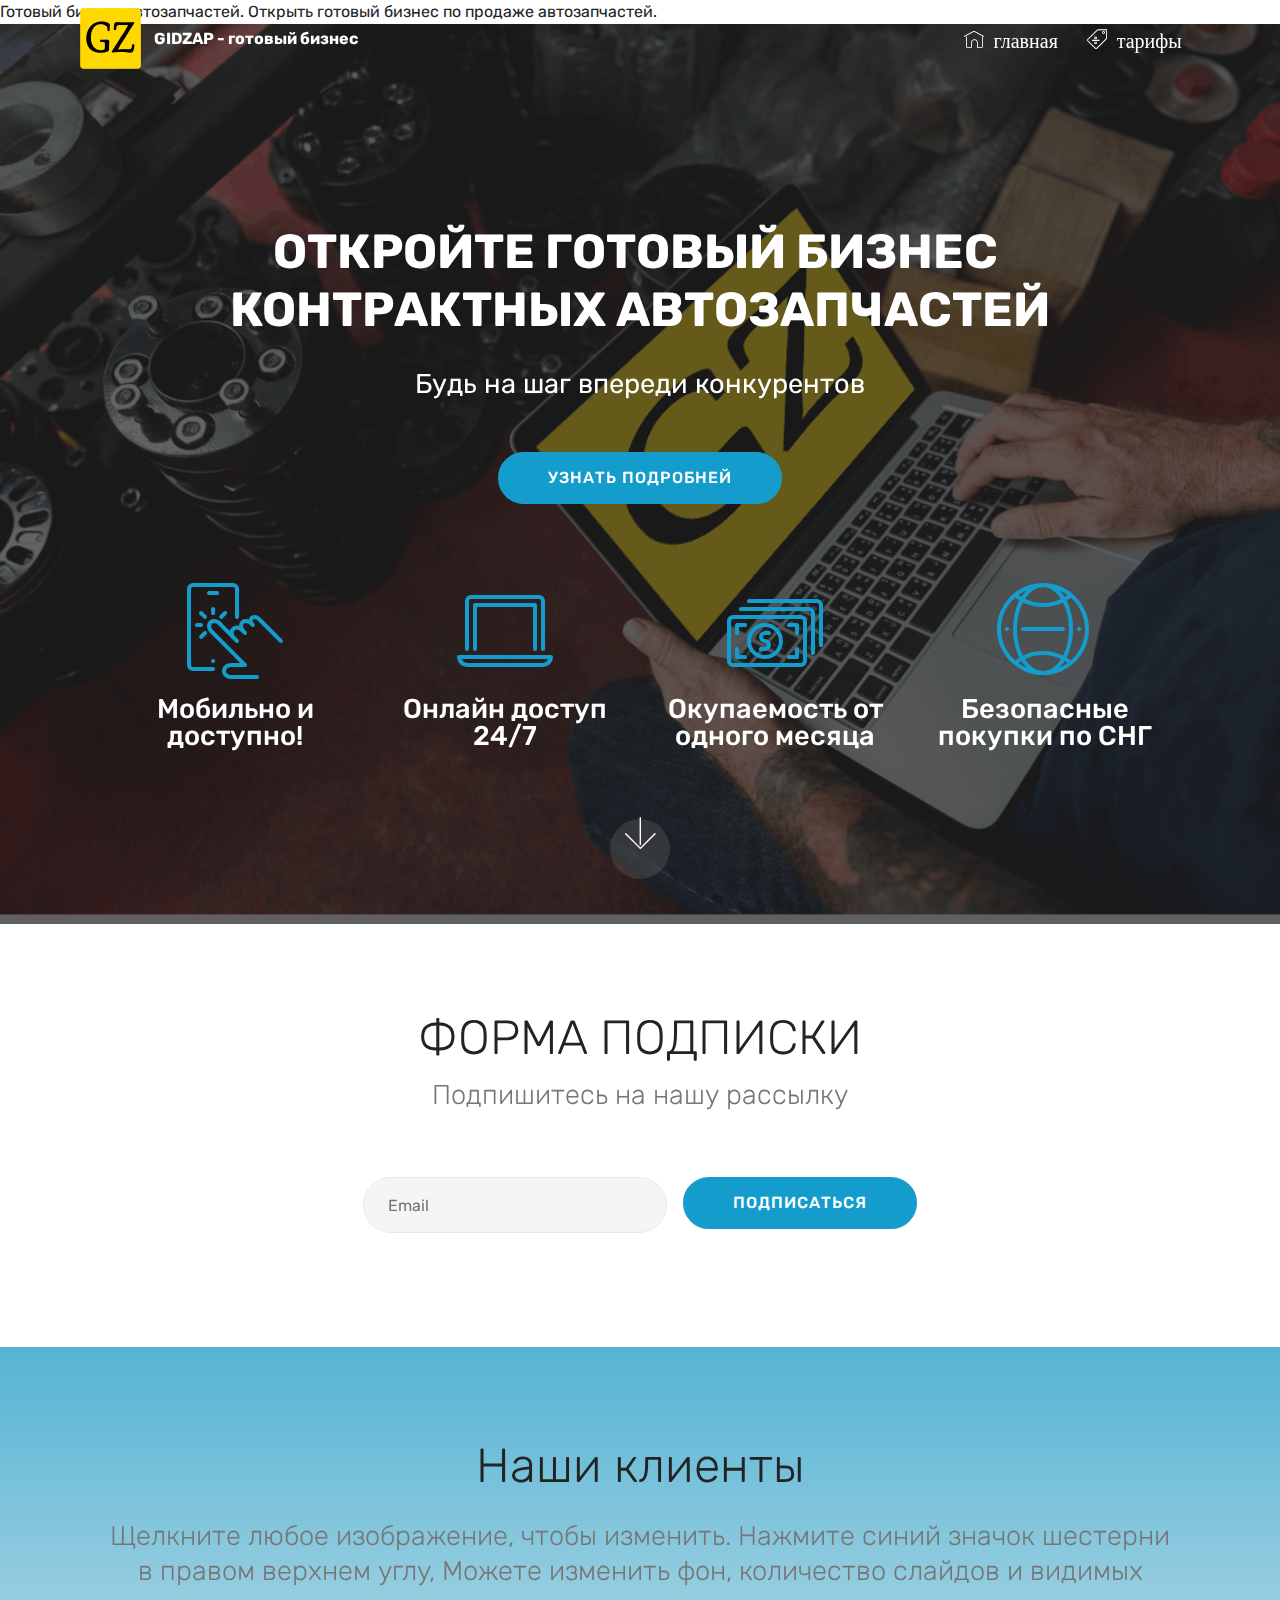
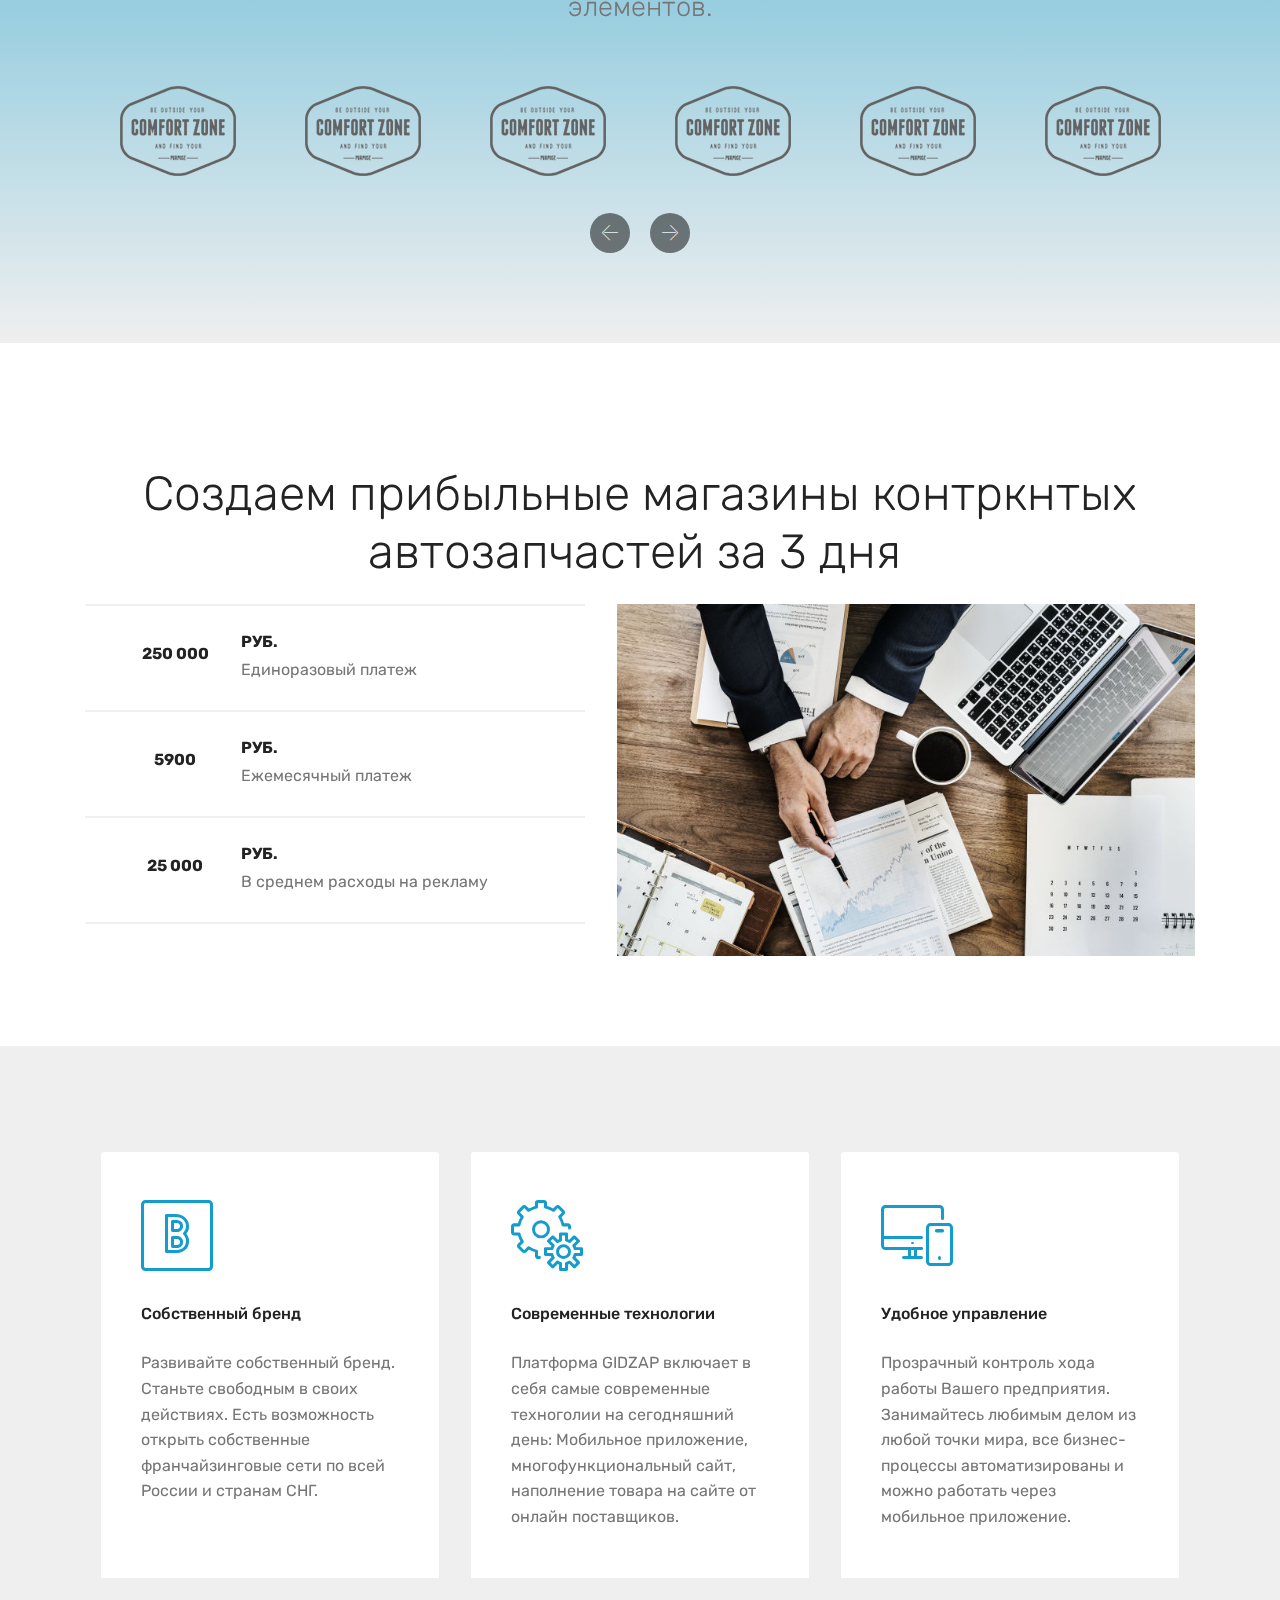
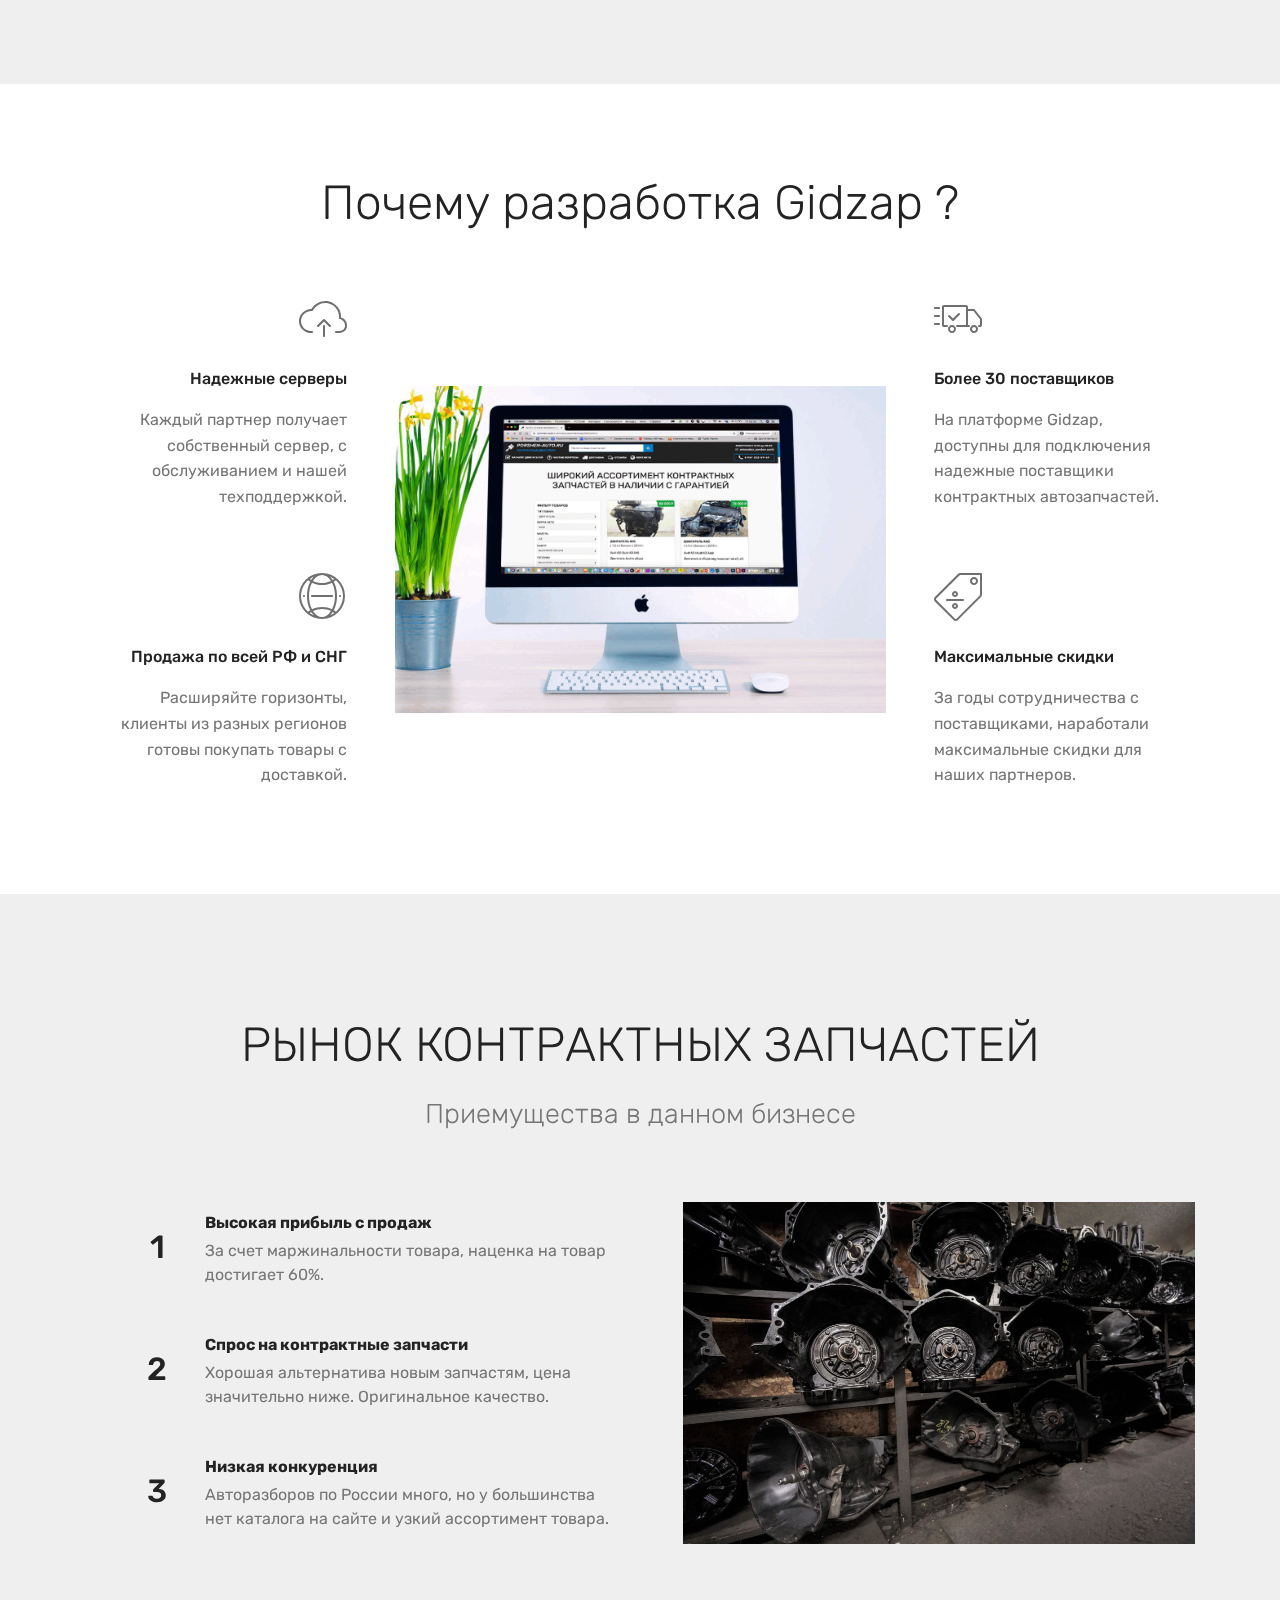
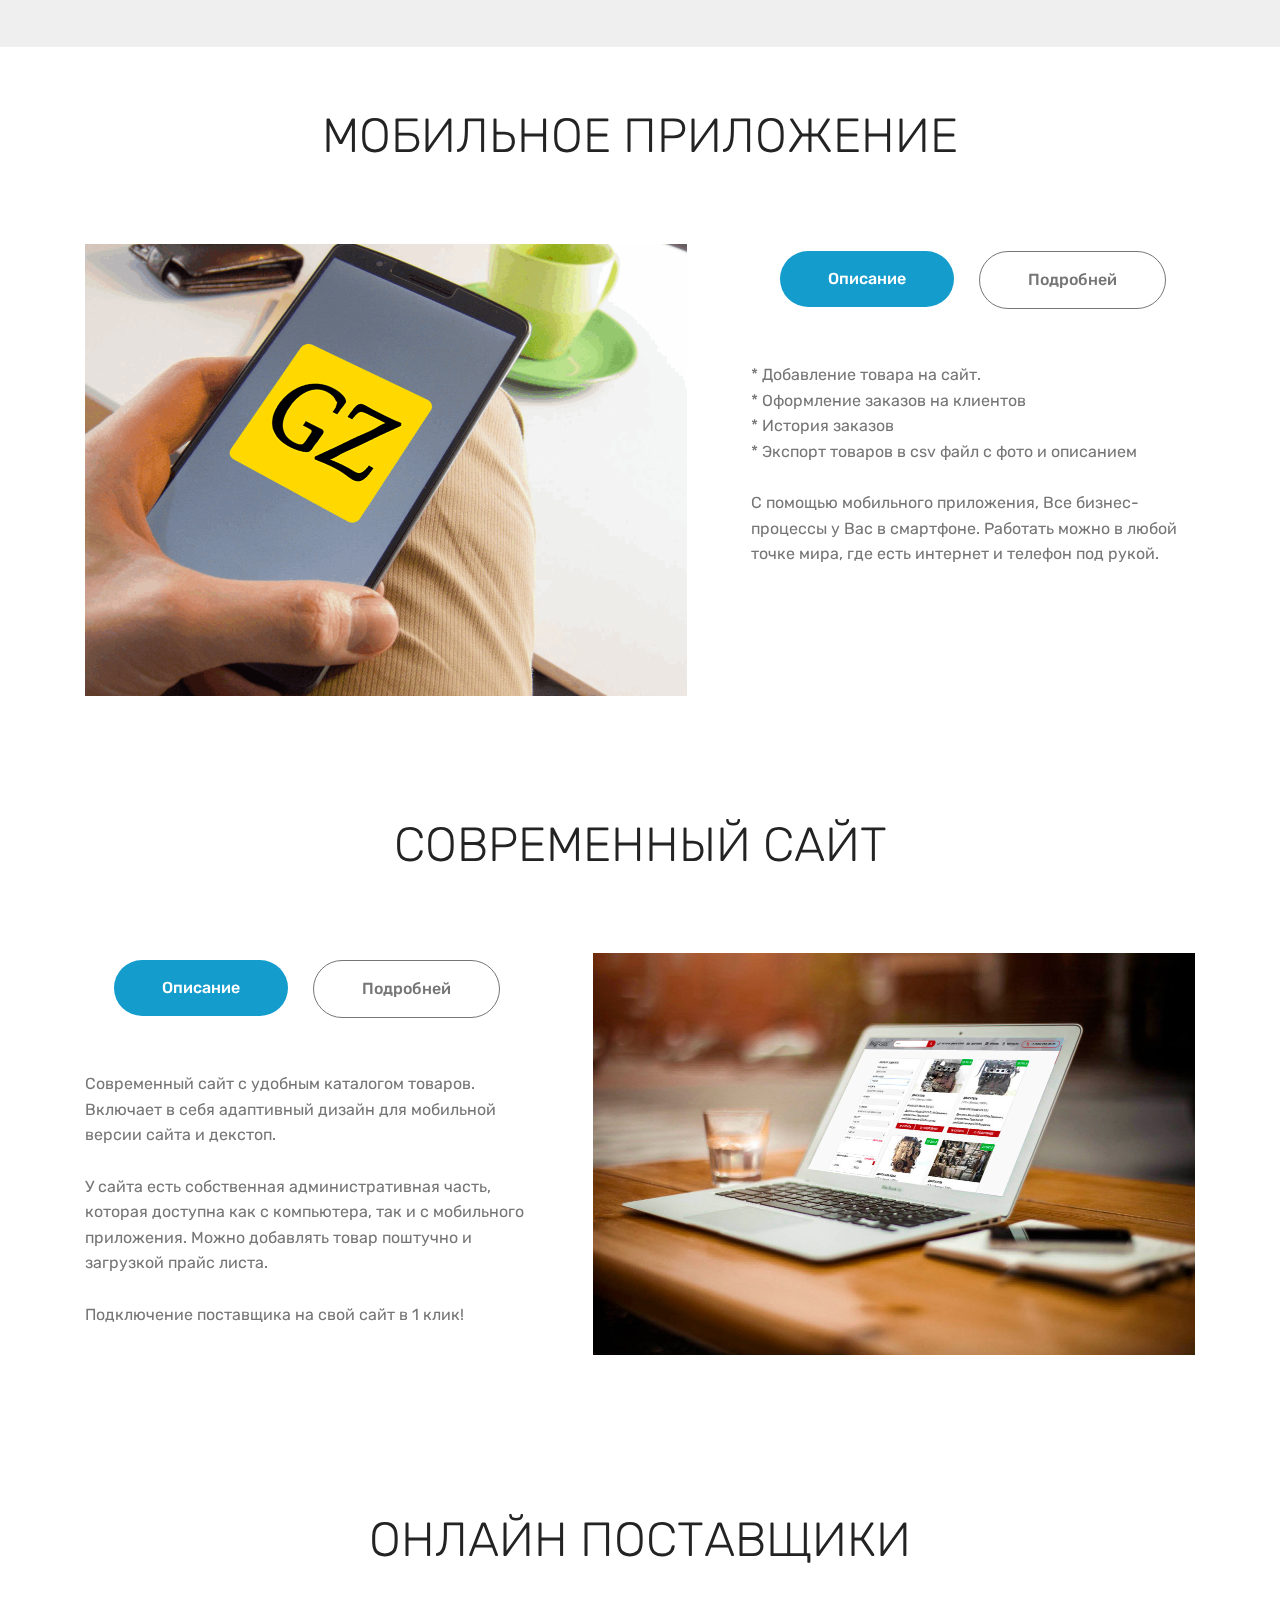
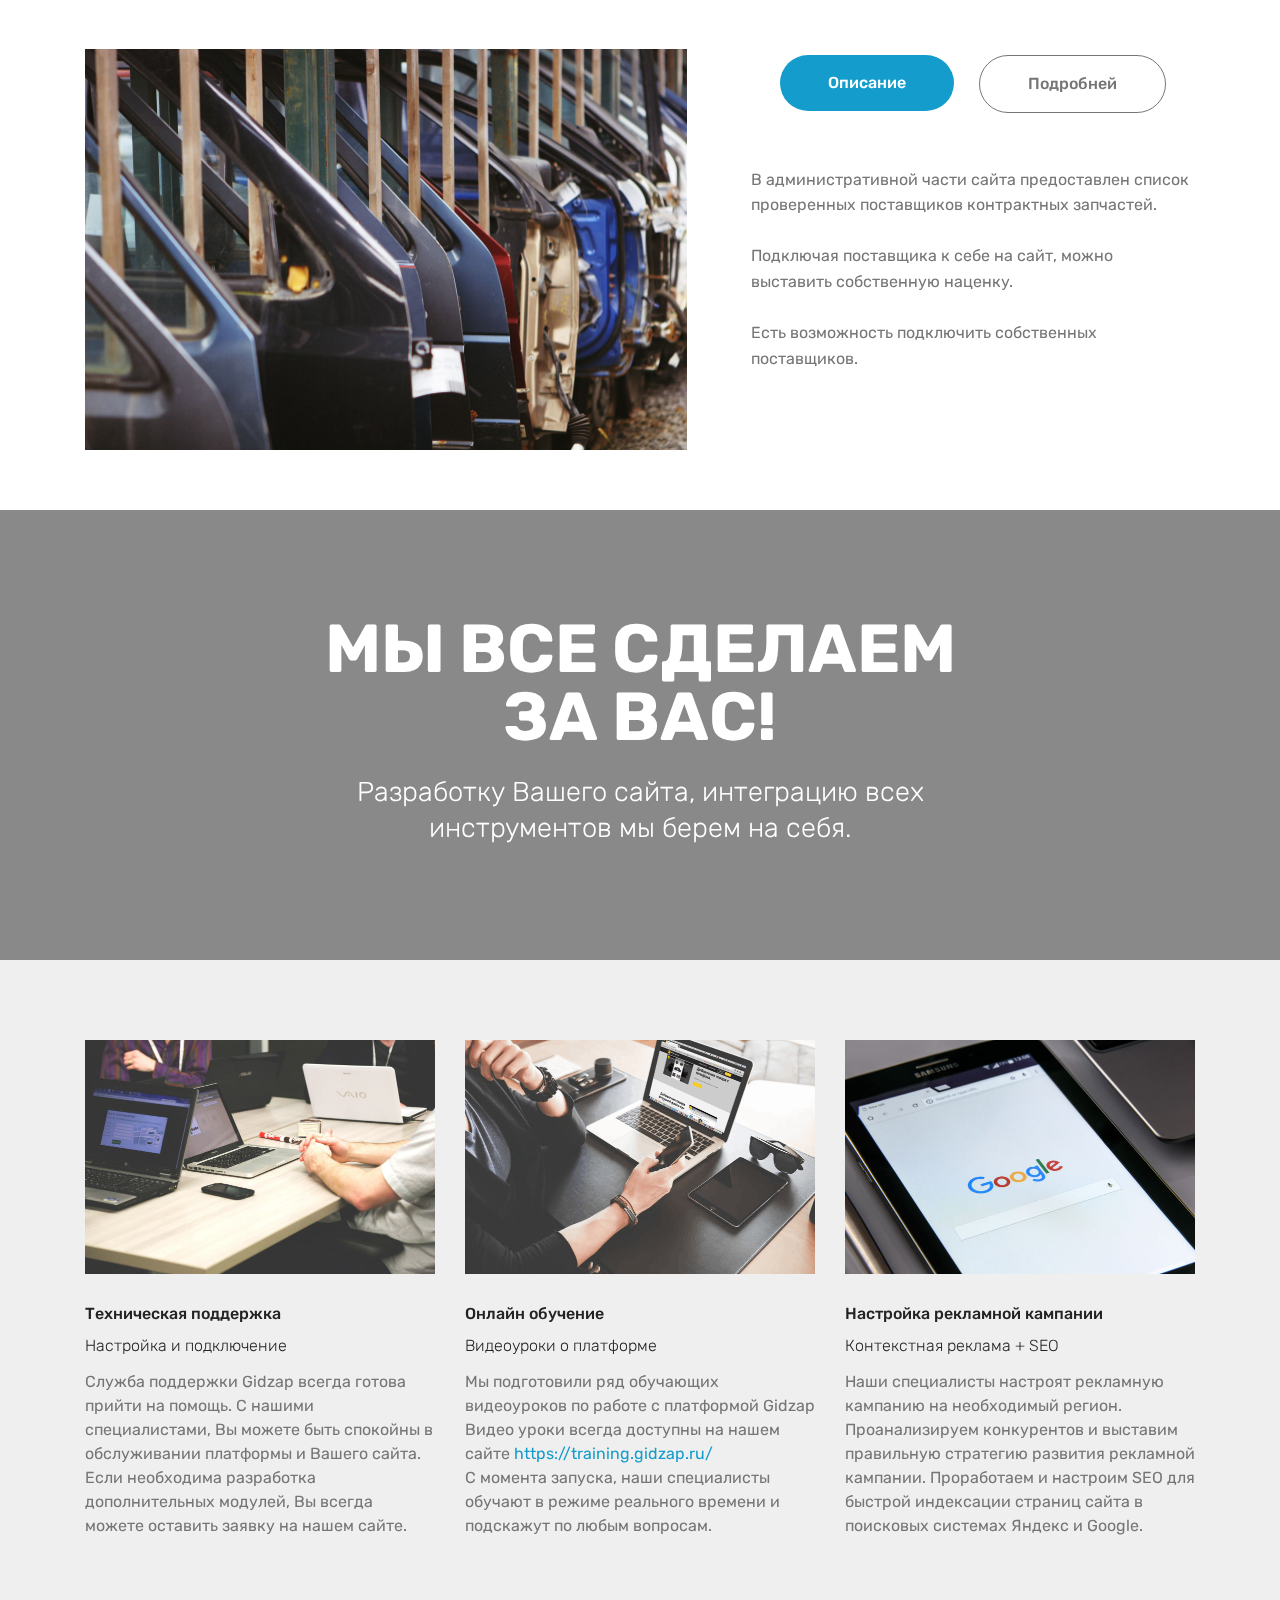
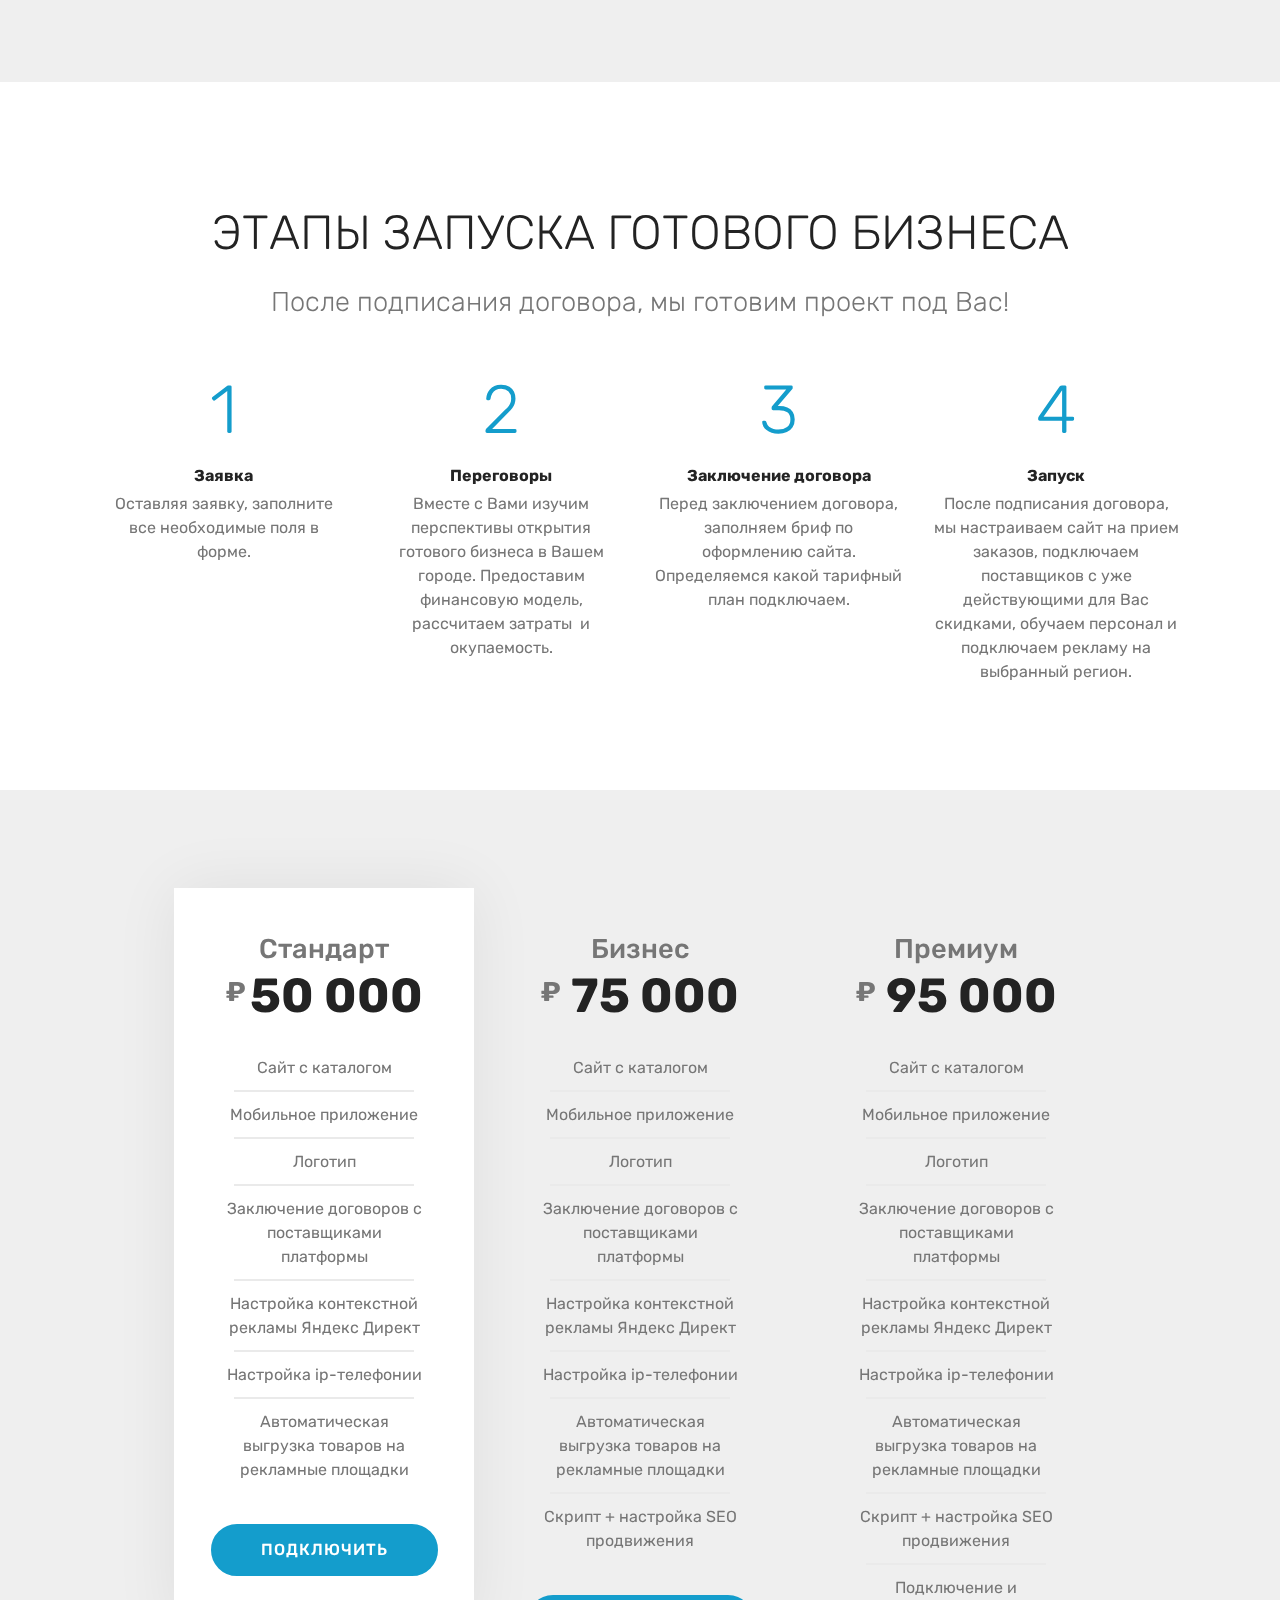
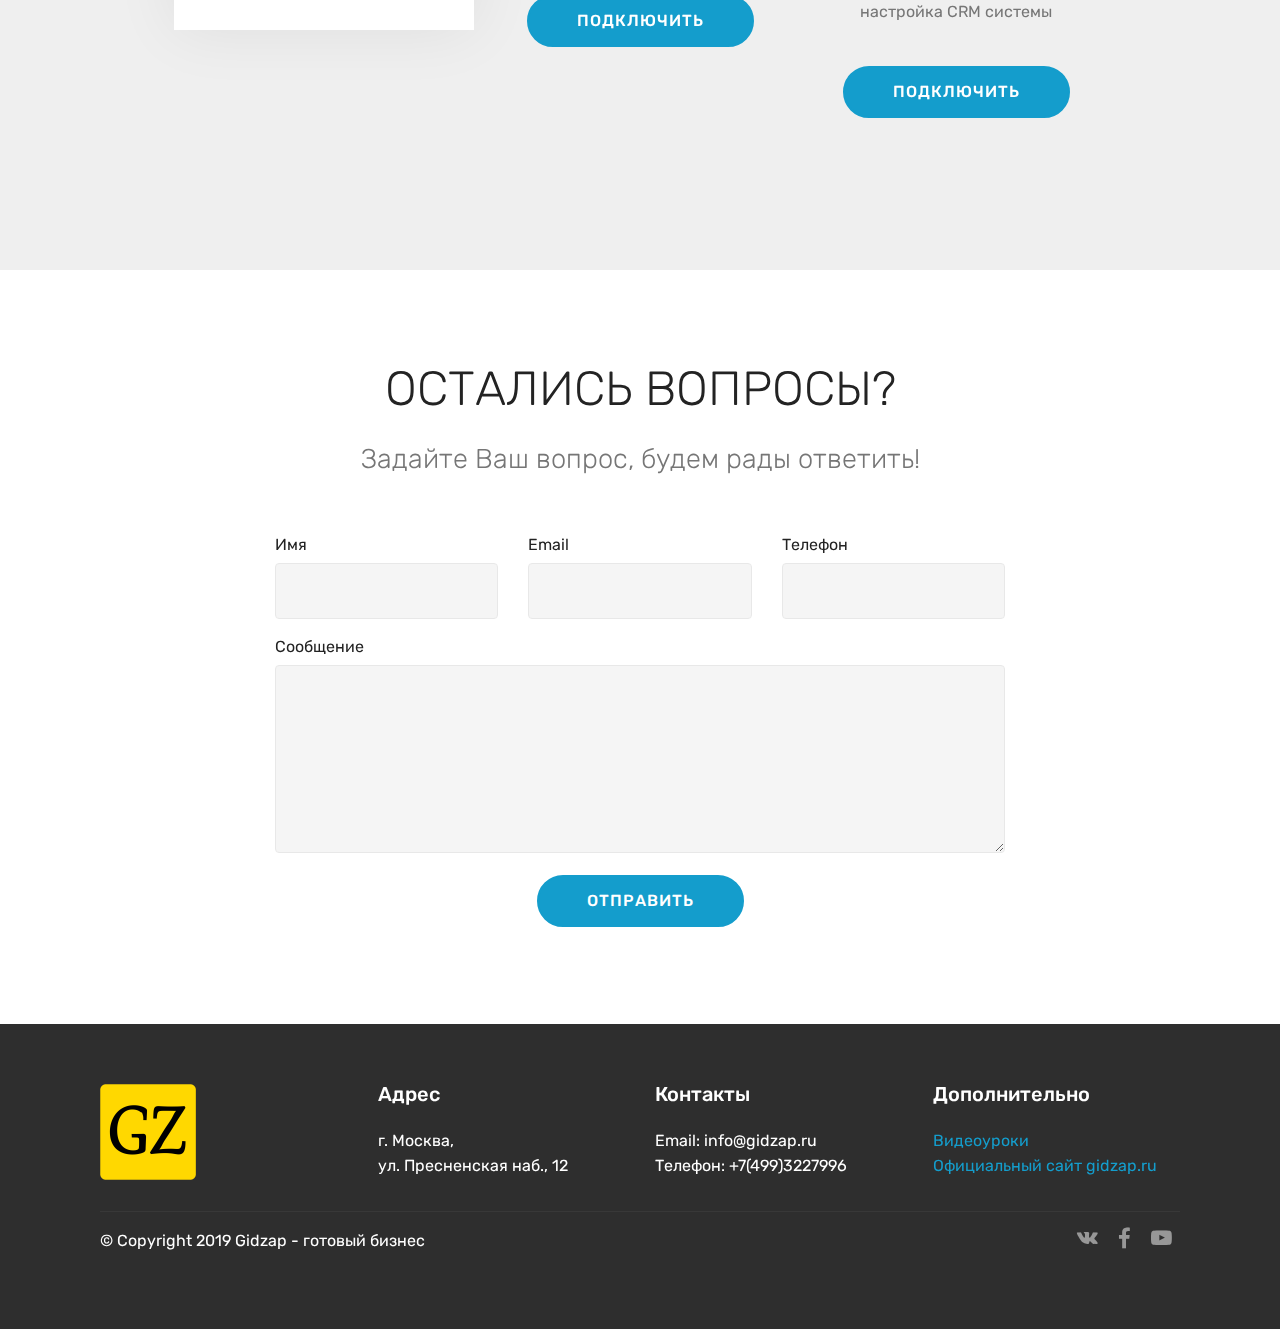
==== commit 4f5b3642: "create github pages" ====
--- a/index.html
+++ b/index.html
@@ -25,6 +25,12 @@
   
 </head>
 <body>
+
+<!-- Analytics -->
+Готовый бизнес автозапчастей. Открыть готовый бизнес по продаже автозапчастей.
+<!-- /Analytics -->
+
+
   <section class="menu cid-qTkzRZLJNu" once="menu" id="menu1-0">
 
     
@@ -63,7 +69,7 @@
     </nav>
 </section>
 
-<section class="engine"><a href="https://mobirise.info/g">build a website</a></section><section class="header12 cid-rSxPB7SouR mbr-fullscreen mbr-parallax-background" id="header12-e">
+<section class="engine"><a href="https://mobirise.info/k">develop free website</a></section><section class="header12 cid-rSxPB7SouR mbr-fullscreen mbr-parallax-background" id="header12-e">
 
     
 
@@ -75,7 +81,8 @@
                 <div class="col-md-12 align-center">
                     <h1 class="mbr-section-title pb-3 mbr-white mbr-bold mbr-fonts-style display-2">
                         <br>ОТКРОЙТЕ ГОТОВЫЙ БИЗНЕС&nbsp;<br>КОНТРАКТНЫХ АВТОЗАПЧАСТЕЙ</h1>
-                    
+                    <p class="mbr-text pb-3 mbr-white mbr-fonts-style display-5">
+                        Будь на шаг впереди конкурентов</p>
                     <div class="mbr-section-btn align-center py-2"><a class="btn btn-md btn-primary display-4" href="index.html#features6-k">УЗНАТЬ ПОДРОБНЕЙ</a></div>
 
                     <div class="icons-media-container mbr-white">
@@ -85,8 +92,7 @@
                                 <span class="mbr-iconfont mbri-touch" style="color: rgb(20, 157, 204); fill: rgb(20, 157, 204);"></span>
                             </a>
                             </div>
-                            <h5 class="mbr-fonts-style display-5">
-                                Мобильное приложение</h5>
+                            <h5 class="mbr-fonts-style display-5">Мобильно и<br>доступно!</h5>
                         </div>
 
                         <div class="card col-12 col-md-6 col-lg-3">
@@ -96,7 +102,7 @@
                                 </a>
                             </div>
                             <h5 class="mbr-fonts-style display-5">
-                                Современный интернет - магазин&nbsp;</h5>
+                                Онлайн доступ<br>24/7</h5>
                         </div>
 
                         <div class="card col-12 col-md-6 col-lg-3">
@@ -115,7 +121,7 @@
                                     <span class="mbr-iconfont mbri-globe-2" style="color: rgb(20, 157, 204); fill: rgb(20, 157, 204);"></span>
                                 </a>
                             </div>
-                            <h5 class="mbr-fonts-style display-5">Онлайн поставщики</h5>
+                            <h5 class="mbr-fonts-style display-5">Безопасные<br>покупки по СНГ</h5>
                         </div>
                     </div>
                 </div>
@@ -126,6 +132,165 @@
         <a href="#next">
             <i class="mbri-down mbr-iconfont"></i>
         </a>
+    </div>
+</section>
+
+<section class="mbr-section form3 cid-rXIoyJZbx1" id="form3-1f">
+
+    
+
+    
+
+    <div class="container">
+        <div class="row justify-content-center">
+            <div class="title col-12 col-lg-8">
+                <h2 class="align-center pb-2 mbr-fonts-style display-2">
+                    ФОРМА ПОДПИСКИ
+                </h2>
+                <h3 class="mbr-section-subtitle align-center pb-5 mbr-light mbr-fonts-style display-5">
+                    Подпишитесь на нашу рассылку
+                </h3>
+            </div>
+        </div>
+
+        <div class="row py-2 justify-content-center">
+            <div class="col-12 col-lg-6  col-md-8 " data-form-type="formoid">
+                <!---Formbuilder Form--->
+                <form action="https://mobirise.com/" method="POST" class="mbr-form form-with-styler" data-form-title="Mobirise Form"><input type="hidden" name="email" data-form-email="true" value="68Sp8X78bUM+5hkqlO/oyt6S2i9ZY33nn9YzASc80m4aj6a5ek6S+ZevYFWRSVR3wH2YpZna1wiQFmSG7aF62FF2qWY9LGmuuIMfX6sLqW611E0ailEqVXJUOToi5ovN">
+                    <div class="row">
+                        <div hidden="hidden" data-form-alert="" class="alert alert-success col-12">Спасибо за заполнение анкеты!</div>
+                        <div hidden="hidden" data-form-alert-danger="" class="alert alert-danger col-12">
+                        </div>
+                    </div>
+                    <div class="dragArea row">
+                        <div class="form-group col" data-for="email">
+                            <input type="email" name="email" placeholder="Email" data-form-field="Email" required="required" class="form-control display-7" id="email-form3-1f">
+                        </div>
+                        <div class="col-auto input-group-btn"><button type="submit" class="btn btn-primary display-4">ПОДПИСАТЬСЯ</button></div>
+                    </div>
+                </form><!---Formbuilder Form--->
+            </div>
+        </div>
+    </div>
+</section>
+
+<section class="clients cid-rXImz01uaR" data-interval="false" id="clients-1e">
+      
+
+    
+        <div class="container mb-5">
+            <div class="media-container-row">
+                <div class="col-12 align-center">
+                    <h2 class="mbr-section-title pb-3 mbr-fonts-style display-2">
+                        Наши клиенты
+                    </h2>
+                    <h3 class="mbr-section-subtitle mbr-light mbr-fonts-style display-5">
+                        Щелкните любое изображение, чтобы изменить. Нажмите синий значок шестерни в правом верхнем углу, Можете изменить фон, количество слайдов и видимых элементов.
+                    </h3>
+                </div>
+            </div>
+        </div>
+
+    <div class="container">
+        <div class="carousel slide" role="listbox" data-pause="true" data-keyboard="false" data-ride="carousel" data-interval="4000">
+            <div class="carousel-inner" data-visible="6">
+                
+                
+                
+                
+                
+            <div class="carousel-item ">
+                    <div class="media-container-row">
+                        <div class="col-md-12">
+                            <div class="wrap-img ">
+                                <img src="assets/images/1.png" class="img-responsive clients-img">
+                            </div>
+                        </div>
+                    </div>
+                </div><div class="carousel-item ">
+                    <div class="media-container-row">
+                        <div class="col-md-12">
+                            <div class="wrap-img ">
+                                <img src="assets/images/1.png" class="img-responsive clients-img">
+                            </div>
+                        </div>
+                    </div>
+                </div><div class="carousel-item ">
+                    <div class="media-container-row">
+                        <div class="col-md-12">
+                            <div class="wrap-img ">
+                                <img src="assets/images/1.png" class="img-responsive clients-img">
+                            </div>
+                        </div>
+                    </div>
+                </div><div class="carousel-item ">
+                    <div class="media-container-row">
+                        <div class="col-md-12">
+                            <div class="wrap-img ">
+                                <img src="assets/images/1.png" class="img-responsive clients-img">
+                            </div>
+                        </div>
+                    </div>
+                </div><div class="carousel-item ">
+                    <div class="media-container-row">
+                        <div class="col-md-12">
+                            <div class="wrap-img ">
+                                <img src="assets/images/1.png" class="img-responsive clients-img">
+                            </div>
+                        </div>
+                    </div>
+                </div><div class="carousel-item ">
+                    <div class="media-container-row">
+                        <div class="col-md-12">
+                            <div class="wrap-img ">
+                                <img src="assets/images/1.png" class="img-responsive clients-img">
+                            </div>
+                        </div>
+                    </div>
+                </div><div class="carousel-item ">
+                    <div class="media-container-row">
+                        <div class="col-md-12">
+                            <div class="wrap-img ">
+                                <img src="assets/images/1.png" class="img-responsive clients-img">
+                            </div>
+                        </div>
+                    </div>
+                </div><div class="carousel-item ">
+                    <div class="media-container-row">
+                        <div class="col-md-12">
+                            <div class="wrap-img ">
+                                <img src="assets/images/1.png" class="img-responsive clients-img">
+                            </div>
+                        </div>
+                    </div>
+                </div><div class="carousel-item ">
+                    <div class="media-container-row">
+                        <div class="col-md-12">
+                            <div class="wrap-img ">
+                                <img src="assets/images/1.png" class="img-responsive clients-img">
+                            </div>
+                        </div>
+                    </div>
+                </div><div class="carousel-item ">
+                    <div class="media-container-row">
+                        <div class="col-md-12">
+                            <div class="wrap-img ">
+                                <img src="assets/images/1.png" class="img-responsive clients-img">
+                            </div>
+                        </div>
+                    </div>
+                </div></div>
+            <div class="carousel-controls">
+                <a data-app-prevent-settings="" class="carousel-control carousel-control-prev" role="button" data-slide="prev">
+                    <span aria-hidden="true" class="mbri-left mbr-iconfont"></span>
+                    <span class="sr-only">Назад</span>
+                </a>
+                <a data-app-prevent-settings="" class="carousel-control carousel-control-next" role="button" data-slide="next">
+                    <span aria-hidden="true" class="mbri-right mbr-iconfont"></span>
+                    <span class="sr-only">Вперед</span>
+                </a>
+            </div>
+        </div>
     </div>
 </section>
 
@@ -150,7 +315,7 @@
                         <div class="panel-item p-4 d-flex align-items-center">
                             <div class="card-img pr-3 d-flex align-items-center align-left">
                                 
-                                <h3 class="count py-3 mbr-fonts-style display-5"><strong>50 000</strong></h3>
+                                <h3 class="count py-3 mbr-fonts-style display-7"><strong>250 000</strong></h3>
                             </div>
                             <div class="card-text">
                                 <h4 class="mbr-content-title mbr-bold mbr-fonts-style display-7">РУБ.</h4>
@@ -162,7 +327,7 @@
                         <div class="panel-item p-4 d-flex align-items-center">
                             <div class="card-img pr-3 d-flex align-items-center align-left">
                                 
-                                <h3 class="count py-3 mbr-fonts-style display-5"><strong>
+                                <h3 class="count py-3 mbr-fonts-style display-7"><strong>
                                     5900</strong></h3>
                             </div>
                             <div class="card-text">
@@ -176,7 +341,7 @@
                         <div class="panel-item p-4 d-flex align-items-center">
                             <div class="card-img pr-3 d-flex align-items-center align-left">
                                 
-                                <h3 class="count py-3 mbr-fonts-style display-5"><strong>25 000</strong></h3>
+                                <h3 class="count py-3 mbr-fonts-style display-7"><strong>25 000</strong></h3>
                             </div>
                             <div class="card-text">
                                 <h4 class="mbr-content-title mbr-bold mbr-fonts-style display-7">РУБ.</h4>
@@ -865,7 +1030,7 @@
         <div class="row justify-content-center">
             <div class="media-container-column col-lg-8" data-form-type="formoid">
                 <!---Formbuilder Form--->
-                <form action="https://mobirise.com/" method="POST" class="mbr-form form-with-styler" data-form-title="Mobirise Form"><input type="hidden" name="email" data-form-email="true" value="xK+PwmJ1NAhYEPKKIJIzKNd99eR1KYItvZrhw9D76mqWmOSrflR1ymtPPv28suPBe3B02UB7Kg1YOi9HYv+fW1ontLOmT10GYBbFpwquBjgT2Chu0edJ+Mol7tvcX1+5">
+                <form action="https://mobirise.com/" method="POST" class="mbr-form form-with-styler" data-form-title="Mobirise Form"><input type="hidden" name="email" data-form-email="true" value="dPLGIzLebvGRCtBTVdy7LdQP4wGx6H73CJjOnwW1vGrrm5IYbuDDntyPEx39398p4PTS7Y6JJXXoHTB+B9nptxMd1nqxibbDWgtNuuo+vYWieGMYLmN4xSASWAoSn4Gu">
                     <div class="row">
                         <div hidden="hidden" data-form-alert="" class="alert alert-success col-12">Спасибо за заполнение анкеты!</div>
                         <div hidden="hidden" data-form-alert-danger="" class="alert alert-danger col-12">
@@ -976,6 +1141,8 @@
   <script src="assets/touchswipe/jquery.touch-swipe.min.js"></script>
   <script src="assets/vimeoplayer/jquery.mb.vimeo_player.js"></script>
   <script src="assets/parallax/jarallax.min.js"></script>
+  <script src="assets/bootstrapcarouselswipe/bootstrap-carousel-swipe.js"></script>
+  <script src="assets/mbr-clients-slider/mbr-clients-slider.js"></script>
   <script src="assets/viewportchecker/jquery.viewportchecker.js"></script>
   <script src="assets/mbr-tabs/mbr-tabs.js"></script>
   <script src="assets/tether/tether.min.js"></script>
--- a/assets/mobirise/css/mbr-additional.css
+++ b/assets/mobirise/css/mbr-additional.css
@@ -1128,6 +1128,256 @@
 .cid-rSxPB7SouR H1 {
   text-align: center;
 }
+.cid-rXIoyJZbx1 {
+  padding-top: 90px;
+  padding-bottom: 90px;
+  background-color: #ffffff;
+}
+.cid-rXIoyJZbx1 .mbr-section-subtitle {
+  color: #767676;
+}
+.cid-rXIoyJZbx1 .formoid {
+  margin: auto;
+}
+.cid-rXIoyJZbx1 .form-control {
+  padding-left: 1.5rem;
+  padding-right: 1.5rem;
+}
+.cid-rXIoyJZbx1 .input-group-btn .btn {
+  padding-top: 1rem;
+  padding-bottom: 1rem;
+  margin: 0 !important;
+}
+.cid-rXIoyJZbx1 a:not([href]):not([tabindex]) {
+  color: #fff;
+}
+.cid-rXIoyJZbx1 a.btn-white:not([href]):not([tabindex]) {
+  color: #333;
+}
+@media (max-width: 768px) {
+  .cid-rXIoyJZbx1 .mbr-form .row {
+    -webkit-flex-direction: column;
+    flex-direction: column;
+    -webkit-align-items: center;
+    align-items: center;
+  }
+  .cid-rXIoyJZbx1 .form-group,
+  .cid-rXIoyJZbx1 .input-group-btn,
+  .cid-rXIoyJZbx1 .input-group-btn .btn {
+    max-width: 300px;
+    width: 100%;
+  }
+}
+@media (min-width: 769px) {
+  .cid-rXIoyJZbx1 .mbr-form .row > * {
+    padding: 0 0.5rem;
+  }
+}
+.cid-rXImz01uaR {
+  padding-top: 90px;
+  padding-bottom: 90px;
+  background-color: #55b4d4;
+  background: linear-gradient(#55b4d4, #efefef);
+}
+.cid-rXImz01uaR .carousel-control {
+  background: #000;
+}
+.cid-rXImz01uaR .mbr-section-subtitle {
+  color: #767676;
+}
+.cid-rXImz01uaR .carousel-item {
+  -webkit-justify-content: center;
+  justify-content: center;
+}
+.cid-rXImz01uaR .carousel-item .media-container-row {
+  -webkit-flex-grow: 1;
+  flex-grow: 1;
+}
+.cid-rXImz01uaR .carousel-item .wrap-img {
+  text-align: center;
+}
+.cid-rXImz01uaR .carousel-item .wrap-img img {
+  max-height: 150px;
+  width: auto;
+  max-width: 100%;
+}
+.cid-rXImz01uaR .carousel-controls {
+  display: flex;
+  -webkit-justify-content: center;
+  justify-content: center;
+}
+.cid-rXImz01uaR .carousel-controls .carousel-control {
+  background: #000;
+  border-radius: 50%;
+  position: static;
+  width: 40px;
+  height: 40px;
+  margin-top: 2rem;
+  border-width: 1px;
+}
+.cid-rXImz01uaR .carousel-controls .carousel-control.carousel-control-prev {
+  left: auto;
+  margin-right: 20px;
+  margin-left: 0;
+}
+.cid-rXImz01uaR .carousel-controls .carousel-control.carousel-control-next {
+  right: auto;
+  margin-right: 0;
+}
+.cid-rXImz01uaR .carousel-controls .carousel-control .mbr-iconfont {
+  font-size: 1rem;
+}
+.cid-rXImz01uaR .cloneditem-1,
+.cid-rXImz01uaR .cloneditem-2,
+.cid-rXImz01uaR .cloneditem-3,
+.cid-rXImz01uaR .cloneditem-4,
+.cid-rXImz01uaR .cloneditem-5 {
+  display: none;
+}
+.cid-rXImz01uaR .col-lg-15 {
+  -webkit-box-flex: 0;
+  -ms-flex: 0 0 100%;
+  -webkit-flex: 0 0 100%;
+  flex: 0 0 100%;
+  max-width: 100%;
+  position: relative;
+  min-height: 1px;
+  padding-right: 10px;
+  padding-left: 10px;
+  width: 100%;
+}
+@media (min-width: 992px) {
+  .cid-rXImz01uaR .col-lg-15 {
+    -ms-flex: 0 0 20%;
+    -webkit-flex: 0 0 20%;
+    flex: 0 0 20%;
+    max-width: 20%;
+    width: 20%;
+  }
+  .cid-rXImz01uaR .carousel-inner.slides2 > .carousel-item.active.carousel-item-right,
+  .cid-rXImz01uaR .carousel-inner.slides2 > .carousel-item.carousel-item-next {
+    left: 0;
+    -webkit-transform: translate3d(50%, 0, 0);
+    transform: translate3d(50%, 0, 0);
+  }
+  .cid-rXImz01uaR .carousel-inner.slides2 > .carousel-item.active.carousel-item-left,
+  .cid-rXImz01uaR .carousel-inner.slides2 > .carousel-item.carousel-item-prev {
+    left: 0;
+    -webkit-transform: translate3d(-50%, 0, 0);
+    transform: translate3d(-50%, 0, 0);
+  }
+  .cid-rXImz01uaR .carousel-inner.slides2 > .carousel-item.carousel-item-left,
+  .cid-rXImz01uaR .carousel-inner.slides2 > .carousel-item.carousel-item-prev.carousel-item-right,
+  .cid-rXImz01uaR .carousel-inner.slides2 > .carousel-item.active {
+    left: 0;
+    -webkit-transform: translate3d(0, 0, 0);
+    transform: translate3d(0, 0, 0);
+  }
+  .cid-rXImz01uaR .carousel-inner.slides2 .cloneditem-1,
+  .cid-rXImz01uaR .carousel-inner.slides2 .cloneditem-2,
+  .cid-rXImz01uaR .carousel-inner.slides2 .cloneditem-3 {
+    display: block;
+  }
+  .cid-rXImz01uaR .carousel-inner.slides3 > .carousel-item.active.carousel-item-right,
+  .cid-rXImz01uaR .carousel-inner.slides3 > .carousel-item.carousel-item-next {
+    left: 0;
+    -webkit-transform: translate3d(33.333333%, 0, 0);
+    transform: translate3d(33.333333%, 0, 0);
+  }
+  .cid-rXImz01uaR .carousel-inner.slides3 > .carousel-item.active.carousel-item-left,
+  .cid-rXImz01uaR .carousel-inner.slides3 > .carousel-item.carousel-item-prev {
+    left: 0;
+    -webkit-transform: translate3d(-33.333333%, 0, 0);
+    transform: translate3d(-33.333333%, 0, 0);
+  }
+  .cid-rXImz01uaR .carousel-inner.slides3 > .carousel-item.carousel-item-left,
+  .cid-rXImz01uaR .carousel-inner.slides3 > .carousel-item.carousel-item-prev.carousel-item-right,
+  .cid-rXImz01uaR .carousel-inner.slides3 > .carousel-item.active {
+    left: 0;
+    -webkit-transform: translate3d(0, 0, 0);
+    transform: translate3d(0, 0, 0);
+  }
+  .cid-rXImz01uaR .carousel-inner.slides3 .cloneditem-1,
+  .cid-rXImz01uaR .carousel-inner.slides3 .cloneditem-2,
+  .cid-rXImz01uaR .carousel-inner.slides3 .cloneditem-3 {
+    display: block;
+  }
+  .cid-rXImz01uaR .carousel-inner.slides4 > .carousel-item.active.carousel-item-right,
+  .cid-rXImz01uaR .carousel-inner.slides4 > .carousel-item.carousel-item-next {
+    left: 0;
+    -webkit-transform: translate3d(25%, 0, 0);
+    transform: translate3d(25%, 0, 0);
+  }
+  .cid-rXImz01uaR .carousel-inner.slides4 > .carousel-item.active.carousel-item-left,
+  .cid-rXImz01uaR .carousel-inner.slides4 > .carousel-item.carousel-item-prev {
+    left: 0;
+    -webkit-transform: translate3d(-25%, 0, 0);
+    transform: translate3d(-25%, 0, 0);
+  }
+  .cid-rXImz01uaR .carousel-inner.slides4 > .carousel-item.carousel-item-left,
+  .cid-rXImz01uaR .carousel-inner.slides4 > .carousel-item.carousel-item-prev.carousel-item-right,
+  .cid-rXImz01uaR .carousel-inner.slides4 > .carousel-item.active {
+    left: 0;
+    -webkit-transform: translate3d(0, 0, 0);
+    transform: translate3d(0, 0, 0);
+  }
+  .cid-rXImz01uaR .carousel-inner.slides4 .cloneditem-1,
+  .cid-rXImz01uaR .carousel-inner.slides4 .cloneditem-2,
+  .cid-rXImz01uaR .carousel-inner.slides4 .cloneditem-3 {
+    display: block;
+  }
+  .cid-rXImz01uaR .carousel-inner.slides5 > .carousel-item.active.carousel-item-right,
+  .cid-rXImz01uaR .carousel-inner.slides5 > .carousel-item.carousel-item-next {
+    left: 0;
+    -webkit-transform: translate3d(20%, 0, 0);
+    transform: translate3d(20%, 0, 0);
+  }
+  .cid-rXImz01uaR .carousel-inner.slides5 > .carousel-item.active.carousel-item-left,
+  .cid-rXImz01uaR .carousel-inner.slides5 > .carousel-item.carousel-item-prev {
+    left: 0;
+    -webkit-transform: translate3d(-20%, 0, 0);
+    transform: translate3d(-20%, 0, 0);
+  }
+  .cid-rXImz01uaR .carousel-inner.slides5 > .carousel-item.carousel-item-left,
+  .cid-rXImz01uaR .carousel-inner.slides5 > .carousel-item.carousel-item-prev.carousel-item-right,
+  .cid-rXImz01uaR .carousel-inner.slides5 > .carousel-item.active {
+    left: 0;
+    -webkit-transform: translate3d(0, 0, 0);
+    transform: translate3d(0, 0, 0);
+  }
+  .cid-rXImz01uaR .carousel-inner.slides5 .cloneditem-1,
+  .cid-rXImz01uaR .carousel-inner.slides5 .cloneditem-2,
+  .cid-rXImz01uaR .carousel-inner.slides5 .cloneditem-3,
+  .cid-rXImz01uaR .carousel-inner.slides5 .cloneditem-4 {
+    display: block;
+  }
+  .cid-rXImz01uaR .carousel-inner.slides6 > .carousel-item.active.carousel-item-right,
+  .cid-rXImz01uaR .carousel-inner.slides6 > .carousel-item.carousel-item-next {
+    left: 0;
+    -webkit-transform: translate3d(16.666667%, 0, 0);
+    transform: translate3d(16.666667%, 0, 0);
+  }
+  .cid-rXImz01uaR .carousel-inner.slides6 > .carousel-item.active.carousel-item-left,
+  .cid-rXImz01uaR .carousel-inner.slides6 > .carousel-item.carousel-item-prev {
+    left: 0;
+    -webkit-transform: translate3d(-16.666667%, 0, 0);
+    transform: translate3d(-16.666667%, 0, 0);
+  }
+  .cid-rXImz01uaR .carousel-inner.slides6 > .carousel-item.carousel-item-left,
+  .cid-rXImz01uaR .carousel-inner.slides6 > .carousel-item.carousel-item-prev.carousel-item-right,
+  .cid-rXImz01uaR .carousel-inner.slides6 > .carousel-item.active {
+    left: 0;
+    -webkit-transform: translate3d(0, 0, 0);
+    transform: translate3d(0, 0, 0);
+  }
+  .cid-rXImz01uaR .carousel-inner.slides6 .cloneditem-1,
+  .cid-rXImz01uaR .carousel-inner.slides6 .cloneditem-2,
+  .cid-rXImz01uaR .carousel-inner.slides6 .cloneditem-3,
+  .cid-rXImz01uaR .carousel-inner.slides6 .cloneditem-4,
+  .cid-rXImz01uaR .carousel-inner.slides6 .cloneditem-5 {
+    display: block;
+  }
+}
 .cid-rVjJOxbJNU {
   padding-top: 90px;
   padding-bottom: 90px;
--- a/assets/mobirise/css/mbr-additional.css
+++ b/assets/mobirise/css/mbr-additional.css
@@ -1128,6 +1128,256 @@
 .cid-rSxPB7SouR H1 {
   text-align: center;
 }
+.cid-rXIoyJZbx1 {
+  padding-top: 90px;
+  padding-bottom: 90px;
+  background-color: #ffffff;
+}
+.cid-rXIoyJZbx1 .mbr-section-subtitle {
+  color: #767676;
+}
+.cid-rXIoyJZbx1 .formoid {
+  margin: auto;
+}
+.cid-rXIoyJZbx1 .form-control {
+  padding-left: 1.5rem;
+  padding-right: 1.5rem;
+}
+.cid-rXIoyJZbx1 .input-group-btn .btn {
+  padding-top: 1rem;
+  padding-bottom: 1rem;
+  margin: 0 !important;
+}
+.cid-rXIoyJZbx1 a:not([href]):not([tabindex]) {
+  color: #fff;
+}
+.cid-rXIoyJZbx1 a.btn-white:not([href]):not([tabindex]) {
+  color: #333;
+}
+@media (max-width: 768px) {
+  .cid-rXIoyJZbx1 .mbr-form .row {
+    -webkit-flex-direction: column;
+    flex-direction: column;
+    -webkit-align-items: center;
+    align-items: center;
+  }
+  .cid-rXIoyJZbx1 .form-group,
+  .cid-rXIoyJZbx1 .input-group-btn,
+  .cid-rXIoyJZbx1 .input-group-btn .btn {
+    max-width: 300px;
+    width: 100%;
+  }
+}
+@media (min-width: 769px) {
+  .cid-rXIoyJZbx1 .mbr-form .row > * {
+    padding: 0 0.5rem;
+  }
+}
+.cid-rXImz01uaR {
+  padding-top: 90px;
+  padding-bottom: 90px;
+  background-color: #55b4d4;
+  background: linear-gradient(#55b4d4, #efefef);
+}
+.cid-rXImz01uaR .carousel-control {
+  background: #000;
+}
+.cid-rXImz01uaR .mbr-section-subtitle {
+  color: #767676;
+}
+.cid-rXImz01uaR .carousel-item {
+  -webkit-justify-content: center;
+  justify-content: center;
+}
+.cid-rXImz01uaR .carousel-item .media-container-row {
+  -webkit-flex-grow: 1;
+  flex-grow: 1;
+}
+.cid-rXImz01uaR .carousel-item .wrap-img {
+  text-align: center;
+}
+.cid-rXImz01uaR .carousel-item .wrap-img img {
+  max-height: 150px;
+  width: auto;
+  max-width: 100%;
+}
+.cid-rXImz01uaR .carousel-controls {
+  display: flex;
+  -webkit-justify-content: center;
+  justify-content: center;
+}
+.cid-rXImz01uaR .carousel-controls .carousel-control {
+  background: #000;
+  border-radius: 50%;
+  position: static;
+  width: 40px;
+  height: 40px;
+  margin-top: 2rem;
+  border-width: 1px;
+}
+.cid-rXImz01uaR .carousel-controls .carousel-control.carousel-control-prev {
+  left: auto;
+  margin-right: 20px;
+  margin-left: 0;
+}
+.cid-rXImz01uaR .carousel-controls .carousel-control.carousel-control-next {
+  right: auto;
+  margin-right: 0;
+}
+.cid-rXImz01uaR .carousel-controls .carousel-control .mbr-iconfont {
+  font-size: 1rem;
+}
+.cid-rXImz01uaR .cloneditem-1,
+.cid-rXImz01uaR .cloneditem-2,
+.cid-rXImz01uaR .cloneditem-3,
+.cid-rXImz01uaR .cloneditem-4,
+.cid-rXImz01uaR .cloneditem-5 {
+  display: none;
+}
+.cid-rXImz01uaR .col-lg-15 {
+  -webkit-box-flex: 0;
+  -ms-flex: 0 0 100%;
+  -webkit-flex: 0 0 100%;
+  flex: 0 0 100%;
+  max-width: 100%;
+  position: relative;
+  min-height: 1px;
+  padding-right: 10px;
+  padding-left: 10px;
+  width: 100%;
+}
+@media (min-width: 992px) {
+  .cid-rXImz01uaR .col-lg-15 {
+    -ms-flex: 0 0 20%;
+    -webkit-flex: 0 0 20%;
+    flex: 0 0 20%;
+    max-width: 20%;
+    width: 20%;
+  }
+  .cid-rXImz01uaR .carousel-inner.slides2 > .carousel-item.active.carousel-item-right,
+  .cid-rXImz01uaR .carousel-inner.slides2 > .carousel-item.carousel-item-next {
+    left: 0;
+    -webkit-transform: translate3d(50%, 0, 0);
+    transform: translate3d(50%, 0, 0);
+  }
+  .cid-rXImz01uaR .carousel-inner.slides2 > .carousel-item.active.carousel-item-left,
+  .cid-rXImz01uaR .carousel-inner.slides2 > .carousel-item.carousel-item-prev {
+    left: 0;
+    -webkit-transform: translate3d(-50%, 0, 0);
+    transform: translate3d(-50%, 0, 0);
+  }
+  .cid-rXImz01uaR .carousel-inner.slides2 > .carousel-item.carousel-item-left,
+  .cid-rXImz01uaR .carousel-inner.slides2 > .carousel-item.carousel-item-prev.carousel-item-right,
+  .cid-rXImz01uaR .carousel-inner.slides2 > .carousel-item.active {
+    left: 0;
+    -webkit-transform: translate3d(0, 0, 0);
+    transform: translate3d(0, 0, 0);
+  }
+  .cid-rXImz01uaR .carousel-inner.slides2 .cloneditem-1,
+  .cid-rXImz01uaR .carousel-inner.slides2 .cloneditem-2,
+  .cid-rXImz01uaR .carousel-inner.slides2 .cloneditem-3 {
+    display: block;
+  }
+  .cid-rXImz01uaR .carousel-inner.slides3 > .carousel-item.active.carousel-item-right,
+  .cid-rXImz01uaR .carousel-inner.slides3 > .carousel-item.carousel-item-next {
+    left: 0;
+    -webkit-transform: translate3d(33.333333%, 0, 0);
+    transform: translate3d(33.333333%, 0, 0);
+  }
+  .cid-rXImz01uaR .carousel-inner.slides3 > .carousel-item.active.carousel-item-left,
+  .cid-rXImz01uaR .carousel-inner.slides3 > .carousel-item.carousel-item-prev {
+    left: 0;
+    -webkit-transform: translate3d(-33.333333%, 0, 0);
+    transform: translate3d(-33.333333%, 0, 0);
+  }
+  .cid-rXImz01uaR .carousel-inner.slides3 > .carousel-item.carousel-item-left,
+  .cid-rXImz01uaR .carousel-inner.slides3 > .carousel-item.carousel-item-prev.carousel-item-right,
+  .cid-rXImz01uaR .carousel-inner.slides3 > .carousel-item.active {
+    left: 0;
+    -webkit-transform: translate3d(0, 0, 0);
+    transform: translate3d(0, 0, 0);
+  }
+  .cid-rXImz01uaR .carousel-inner.slides3 .cloneditem-1,
+  .cid-rXImz01uaR .carousel-inner.slides3 .cloneditem-2,
+  .cid-rXImz01uaR .carousel-inner.slides3 .cloneditem-3 {
+    display: block;
+  }
+  .cid-rXImz01uaR .carousel-inner.slides4 > .carousel-item.active.carousel-item-right,
+  .cid-rXImz01uaR .carousel-inner.slides4 > .carousel-item.carousel-item-next {
+    left: 0;
+    -webkit-transform: translate3d(25%, 0, 0);
+    transform: translate3d(25%, 0, 0);
+  }
+  .cid-rXImz01uaR .carousel-inner.slides4 > .carousel-item.active.carousel-item-left,
+  .cid-rXImz01uaR .carousel-inner.slides4 > .carousel-item.carousel-item-prev {
+    left: 0;
+    -webkit-transform: translate3d(-25%, 0, 0);
+    transform: translate3d(-25%, 0, 0);
+  }
+  .cid-rXImz01uaR .carousel-inner.slides4 > .carousel-item.carousel-item-left,
+  .cid-rXImz01uaR .carousel-inner.slides4 > .carousel-item.carousel-item-prev.carousel-item-right,
+  .cid-rXImz01uaR .carousel-inner.slides4 > .carousel-item.active {
+    left: 0;
+    -webkit-transform: translate3d(0, 0, 0);
+    transform: translate3d(0, 0, 0);
+  }
+  .cid-rXImz01uaR .carousel-inner.slides4 .cloneditem-1,
+  .cid-rXImz01uaR .carousel-inner.slides4 .cloneditem-2,
+  .cid-rXImz01uaR .carousel-inner.slides4 .cloneditem-3 {
+    display: block;
+  }
+  .cid-rXImz01uaR .carousel-inner.slides5 > .carousel-item.active.carousel-item-right,
+  .cid-rXImz01uaR .carousel-inner.slides5 > .carousel-item.carousel-item-next {
+    left: 0;
+    -webkit-transform: translate3d(20%, 0, 0);
+    transform: translate3d(20%, 0, 0);
+  }
+  .cid-rXImz01uaR .carousel-inner.slides5 > .carousel-item.active.carousel-item-left,
+  .cid-rXImz01uaR .carousel-inner.slides5 > .carousel-item.carousel-item-prev {
+    left: 0;
+    -webkit-transform: translate3d(-20%, 0, 0);
+    transform: translate3d(-20%, 0, 0);
+  }
+  .cid-rXImz01uaR .carousel-inner.slides5 > .carousel-item.carousel-item-left,
+  .cid-rXImz01uaR .carousel-inner.slides5 > .carousel-item.carousel-item-prev.carousel-item-right,
+  .cid-rXImz01uaR .carousel-inner.slides5 > .carousel-item.active {
+    left: 0;
+    -webkit-transform: translate3d(0, 0, 0);
+    transform: translate3d(0, 0, 0);
+  }
+  .cid-rXImz01uaR .carousel-inner.slides5 .cloneditem-1,
+  .cid-rXImz01uaR .carousel-inner.slides5 .cloneditem-2,
+  .cid-rXImz01uaR .carousel-inner.slides5 .cloneditem-3,
+  .cid-rXImz01uaR .carousel-inner.slides5 .cloneditem-4 {
+    display: block;
+  }
+  .cid-rXImz01uaR .carousel-inner.slides6 > .carousel-item.active.carousel-item-right,
+  .cid-rXImz01uaR .carousel-inner.slides6 > .carousel-item.carousel-item-next {
+    left: 0;
+    -webkit-transform: translate3d(16.666667%, 0, 0);
+    transform: translate3d(16.666667%, 0, 0);
+  }
+  .cid-rXImz01uaR .carousel-inner.slides6 > .carousel-item.active.carousel-item-left,
+  .cid-rXImz01uaR .carousel-inner.slides6 > .carousel-item.carousel-item-prev {
+    left: 0;
+    -webkit-transform: translate3d(-16.666667%, 0, 0);
+    transform: translate3d(-16.666667%, 0, 0);
+  }
+  .cid-rXImz01uaR .carousel-inner.slides6 > .carousel-item.carousel-item-left,
+  .cid-rXImz01uaR .carousel-inner.slides6 > .carousel-item.carousel-item-prev.carousel-item-right,
+  .cid-rXImz01uaR .carousel-inner.slides6 > .carousel-item.active {
+    left: 0;
+    -webkit-transform: translate3d(0, 0, 0);
+    transform: translate3d(0, 0, 0);
+  }
+  .cid-rXImz01uaR .carousel-inner.slides6 .cloneditem-1,
+  .cid-rXImz01uaR .carousel-inner.slides6 .cloneditem-2,
+  .cid-rXImz01uaR .carousel-inner.slides6 .cloneditem-3,
+  .cid-rXImz01uaR .carousel-inner.slides6 .cloneditem-4,
+  .cid-rXImz01uaR .carousel-inner.slides6 .cloneditem-5 {
+    display: block;
+  }
+}
 .cid-rVjJOxbJNU {
   padding-top: 90px;
   padding-bottom: 90px;
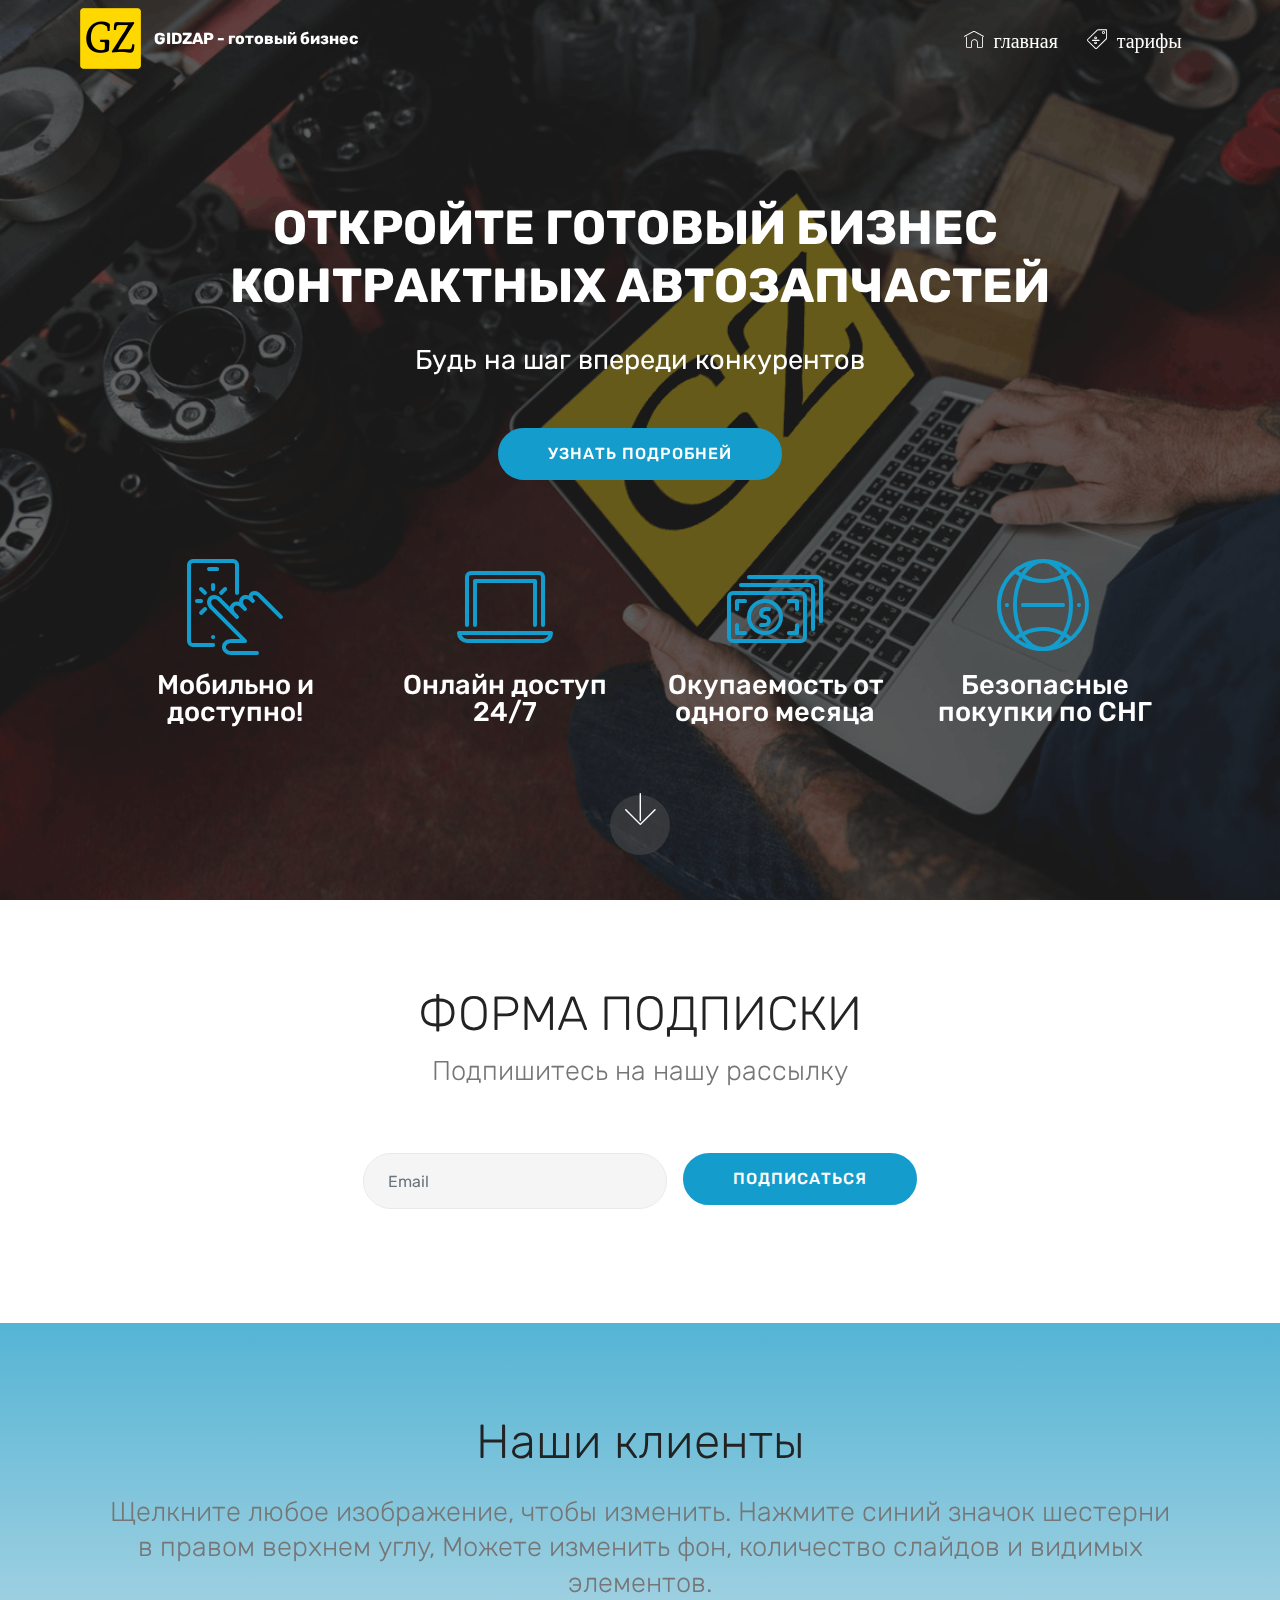
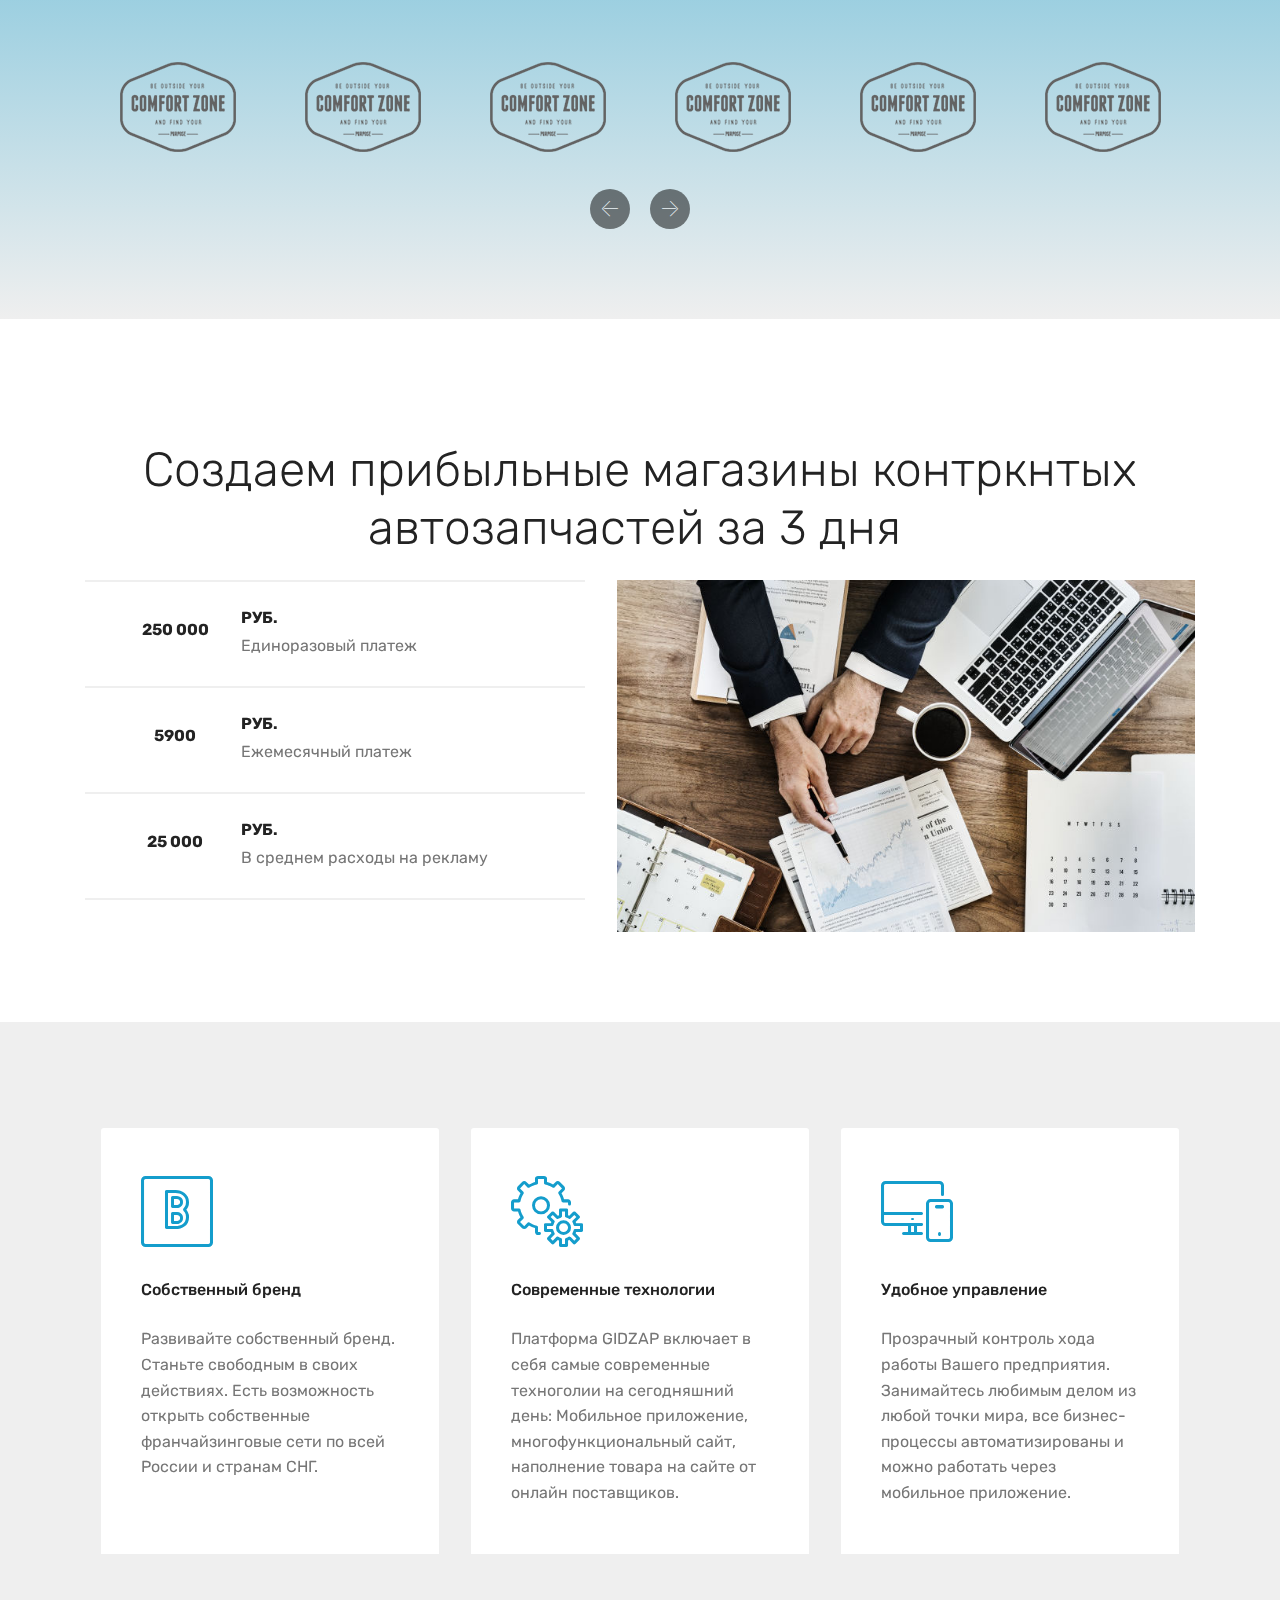
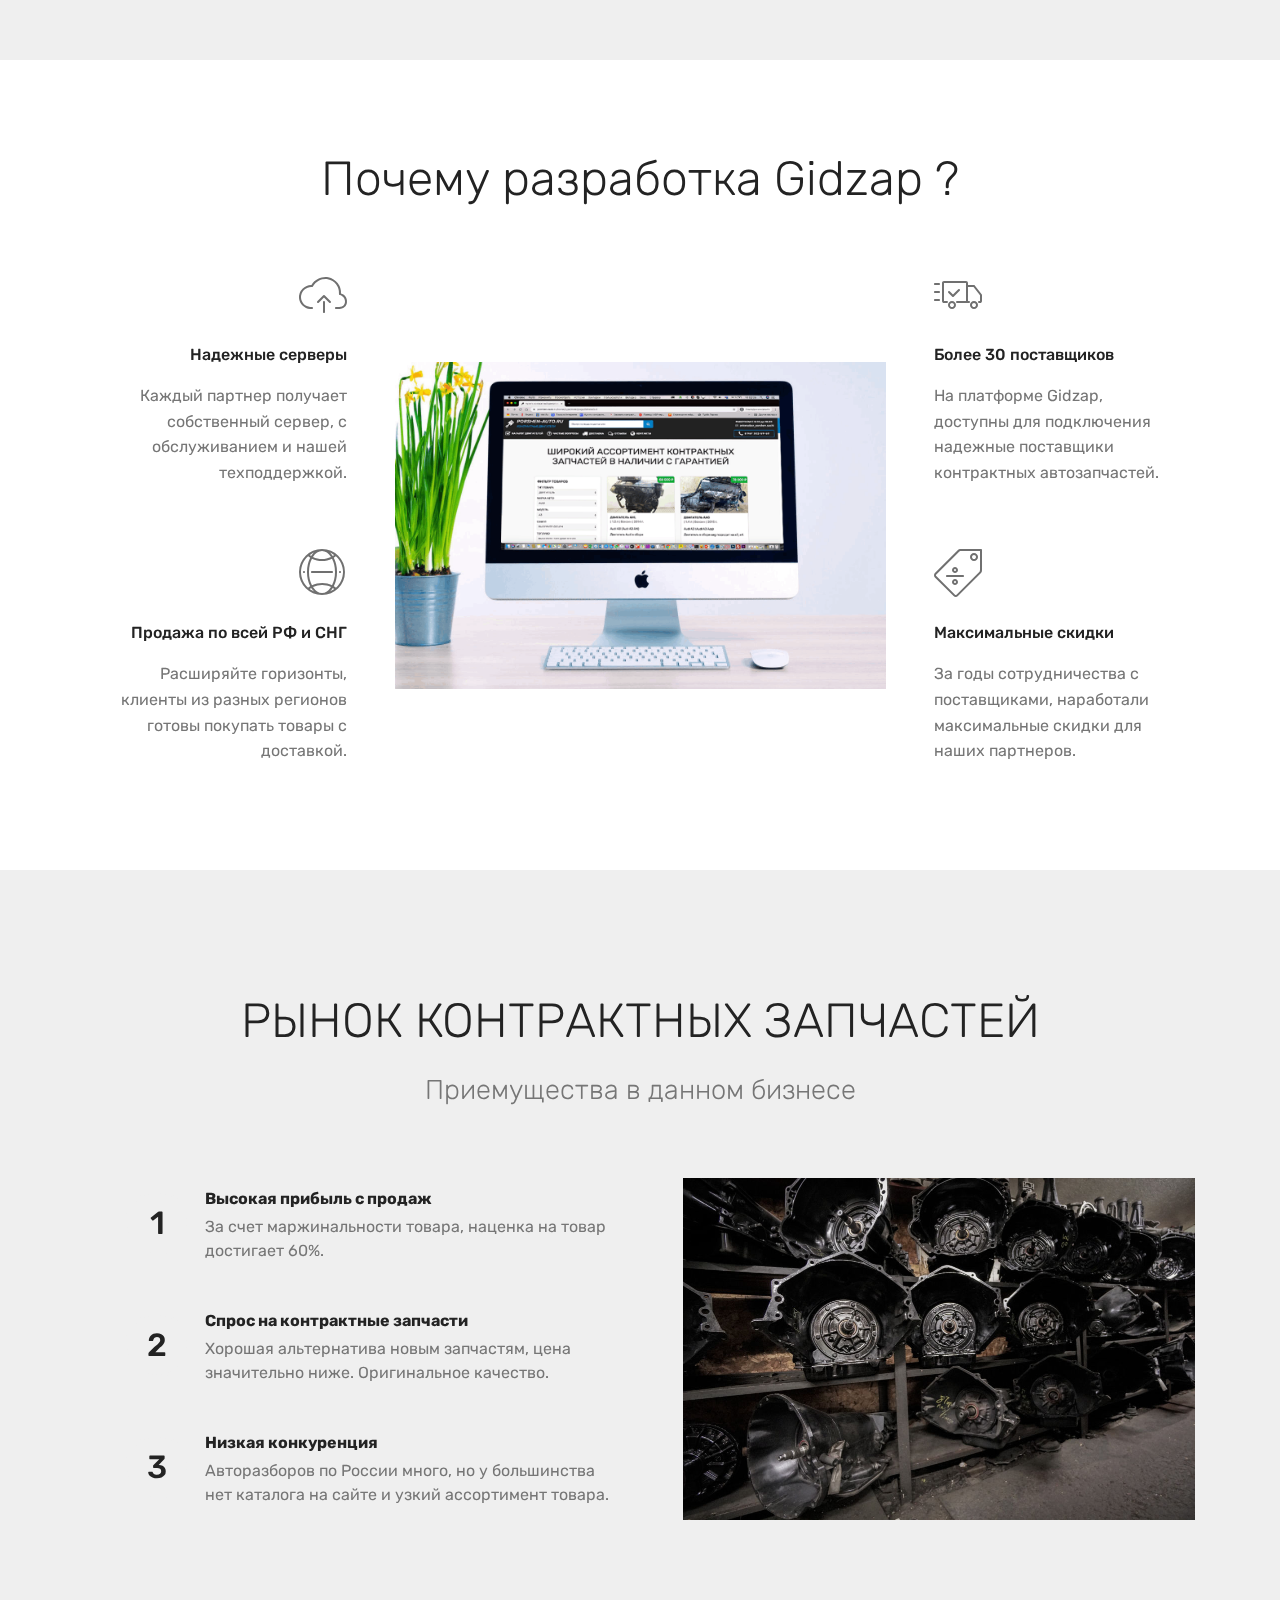
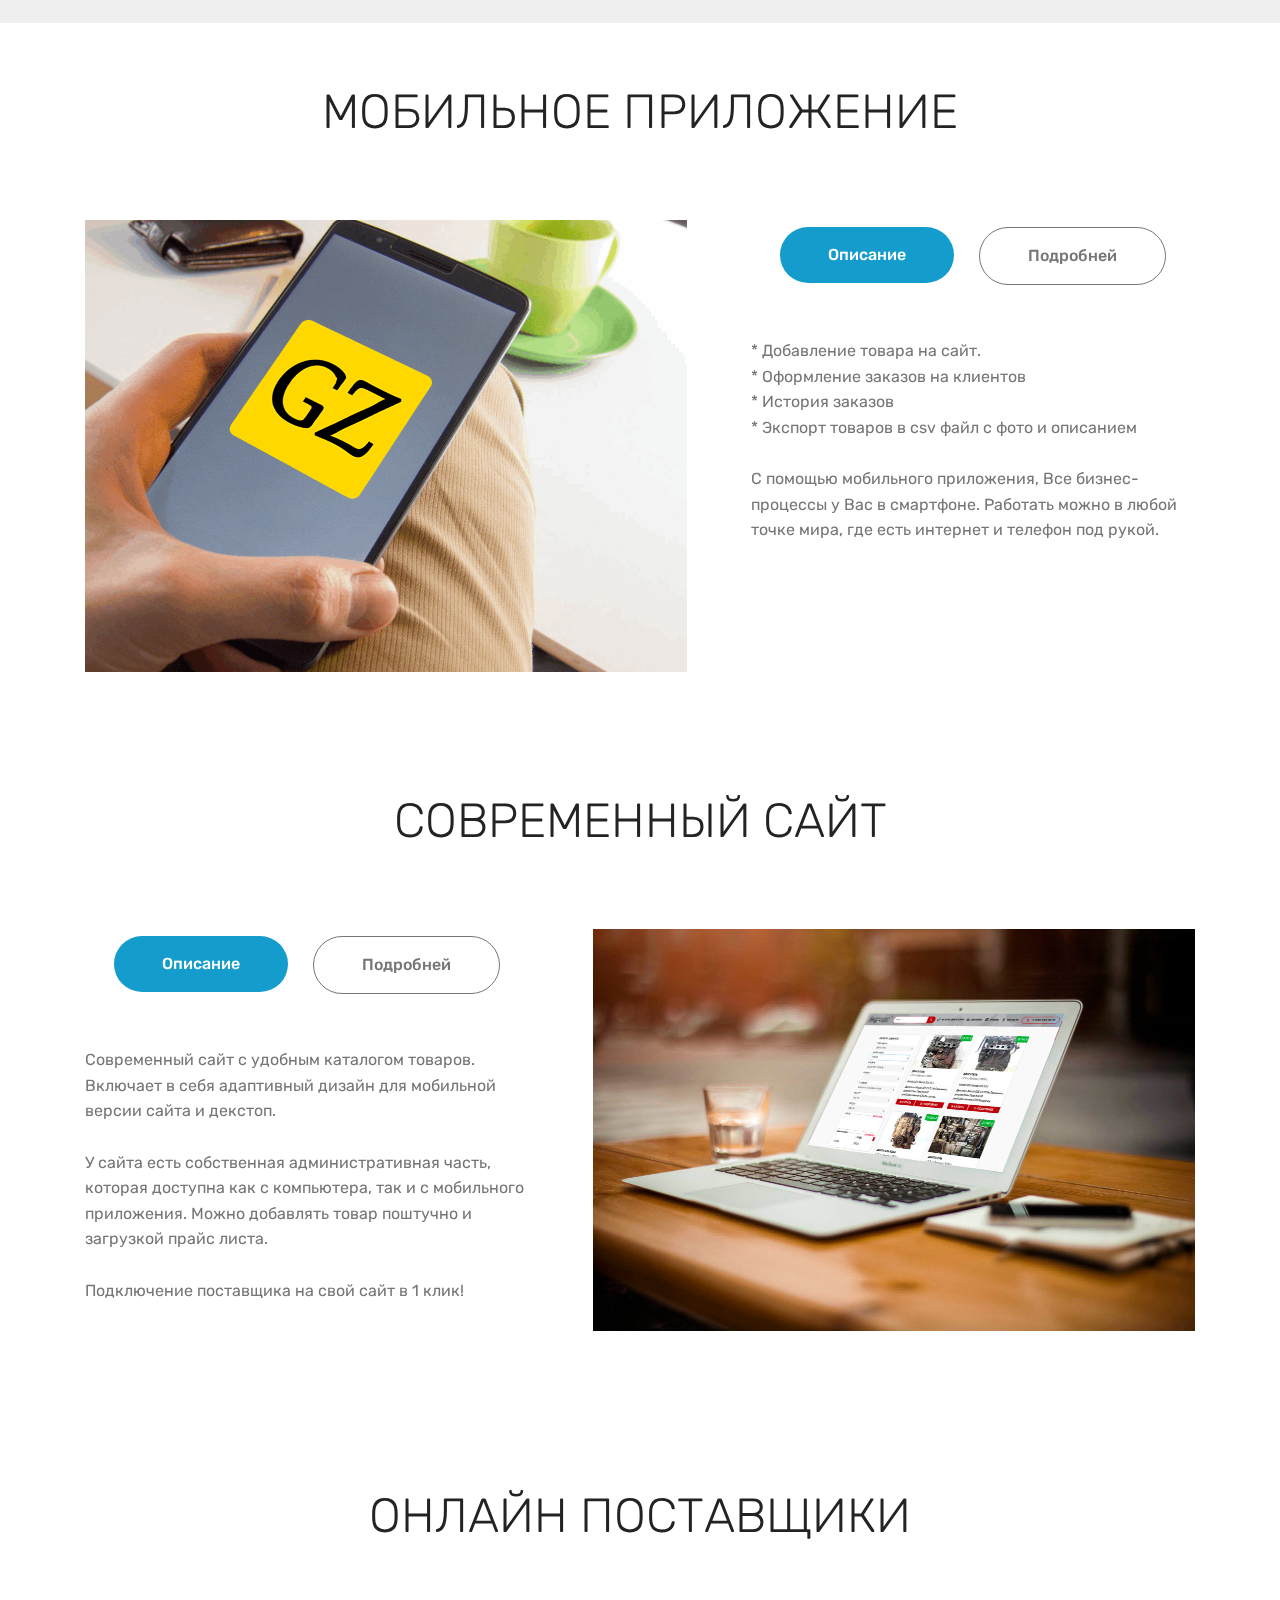
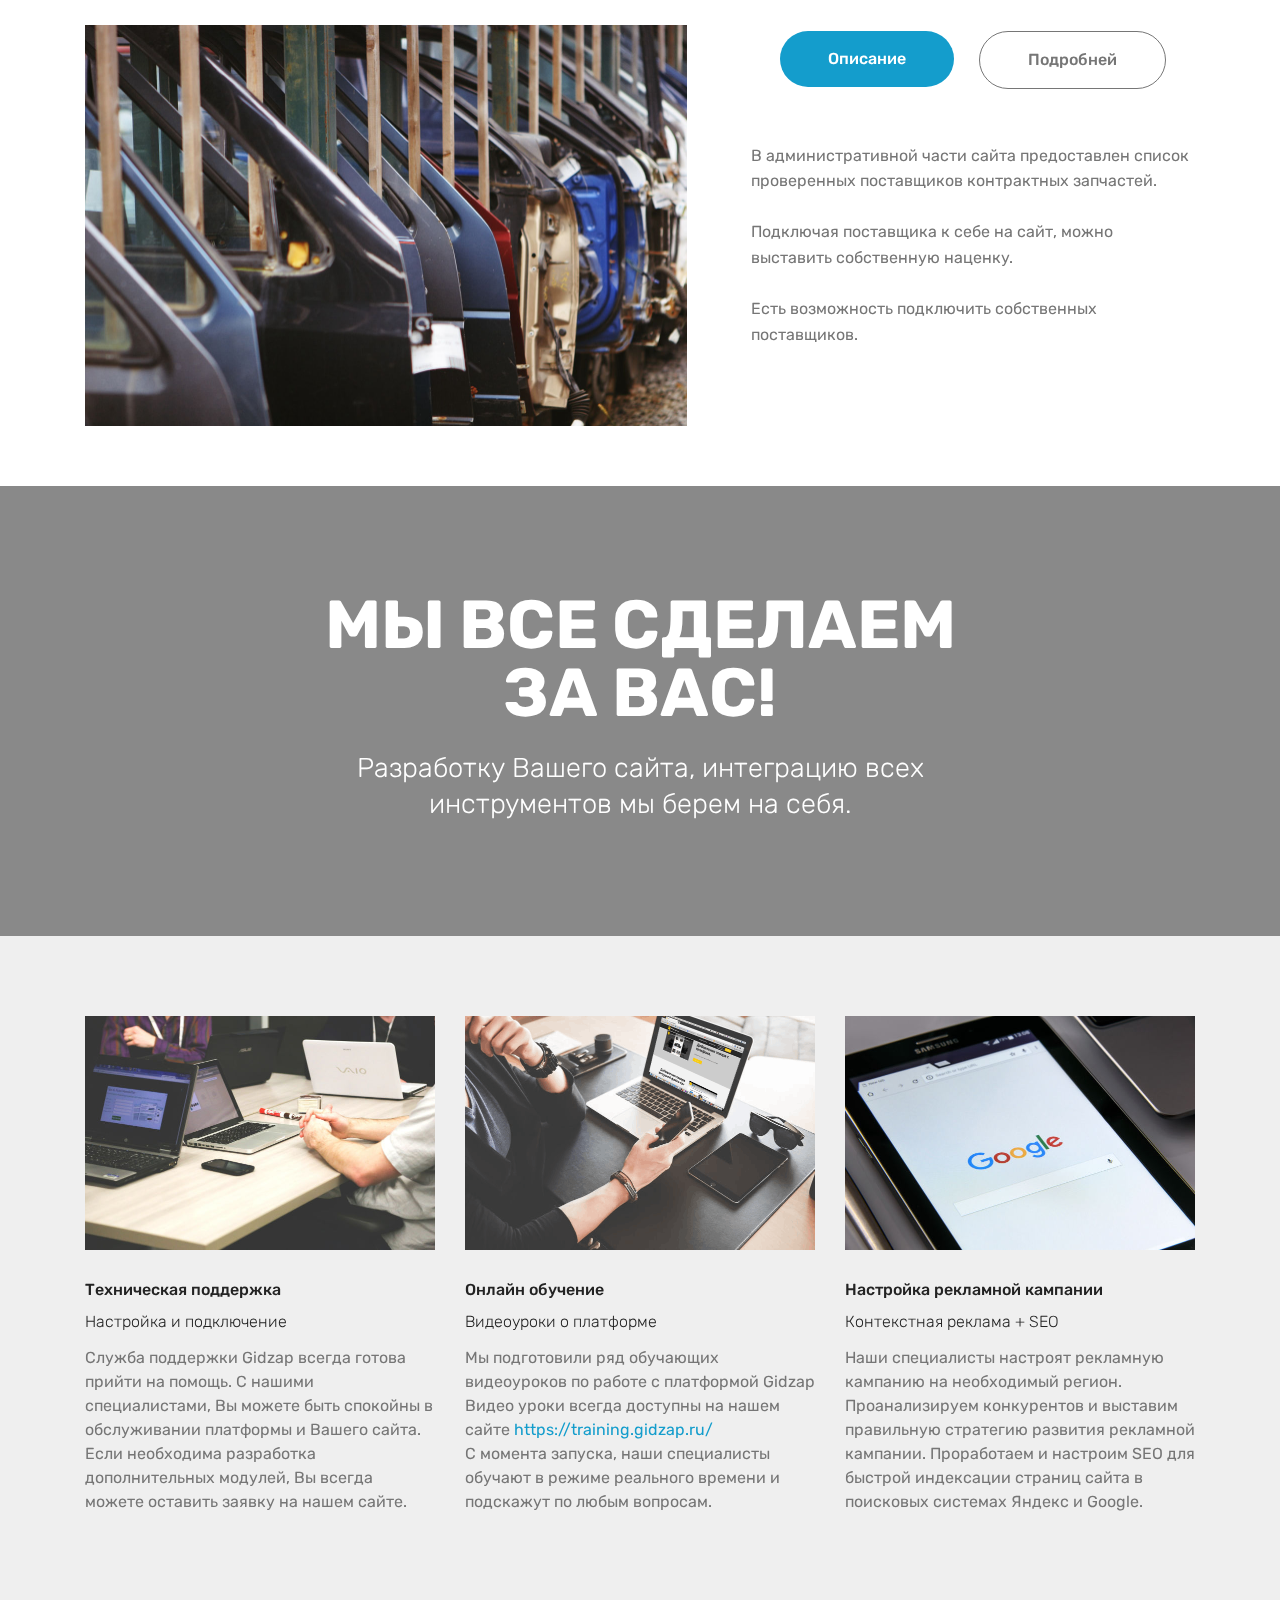
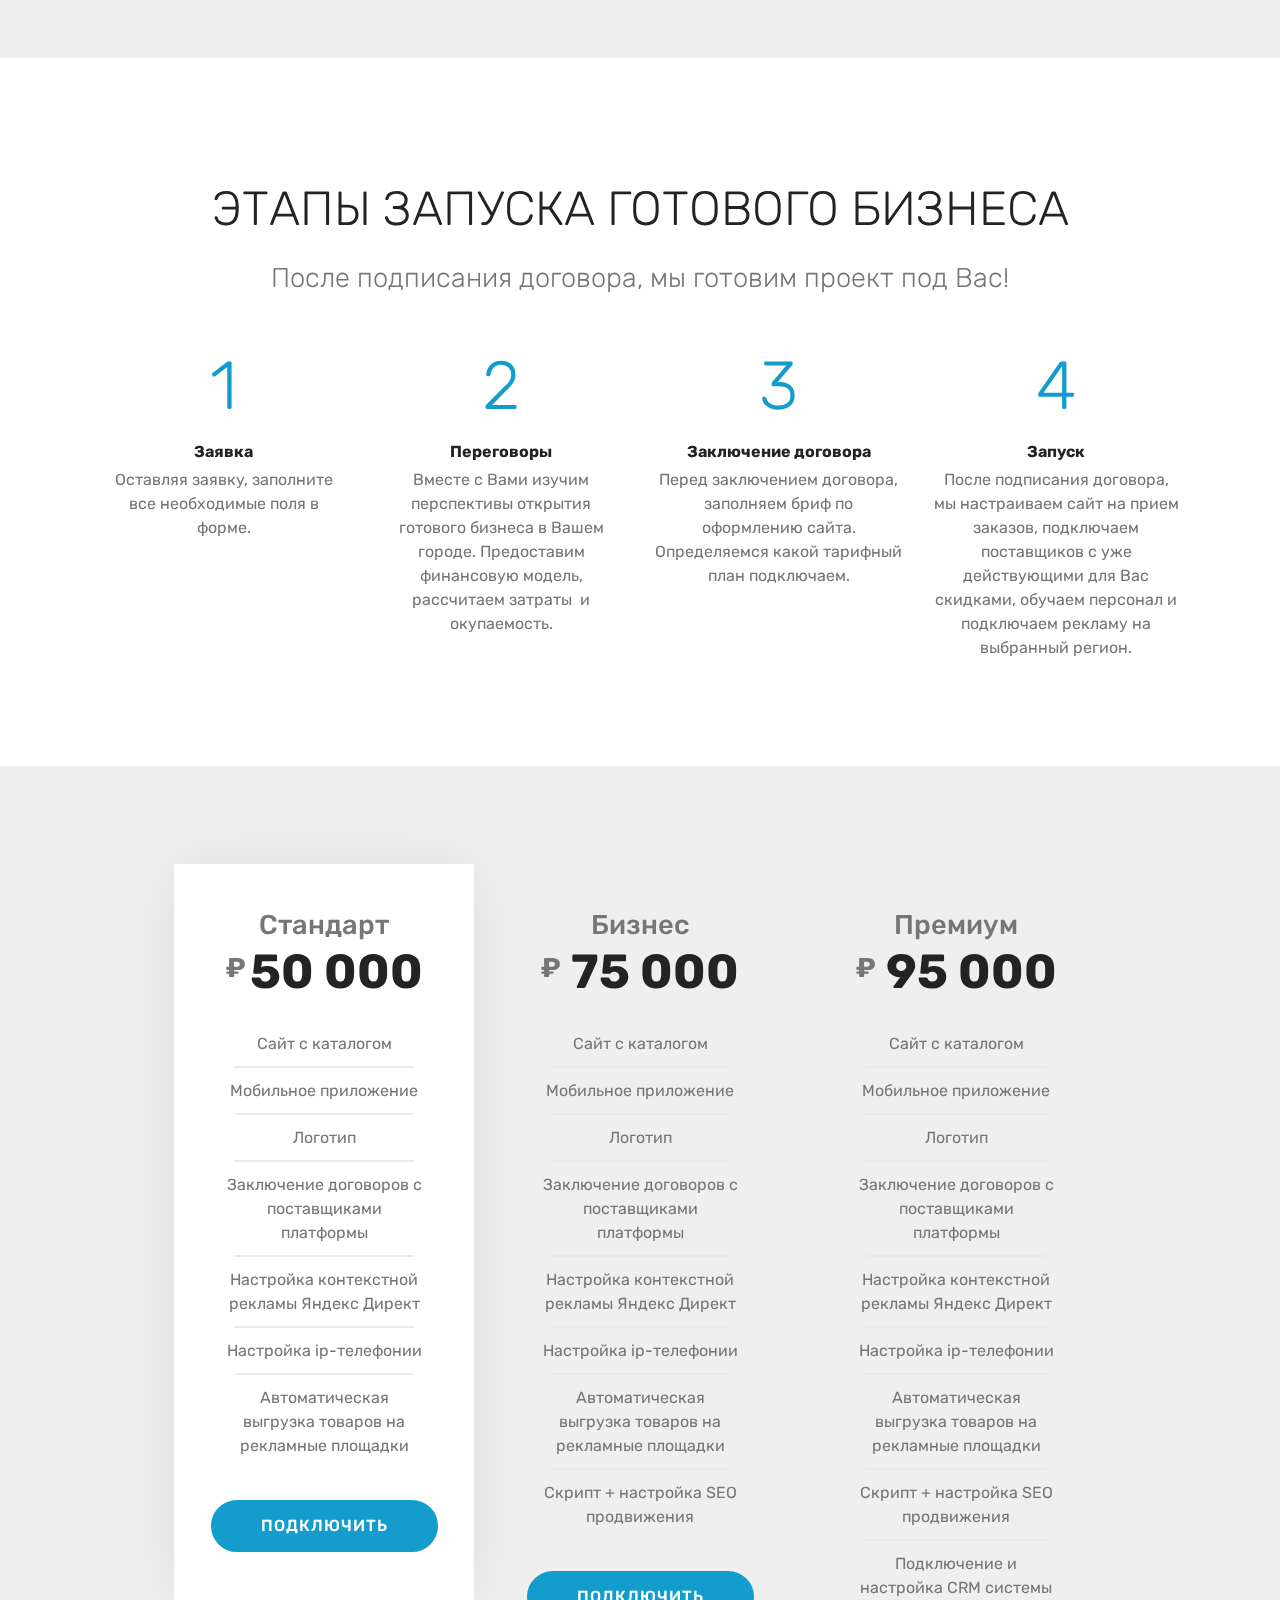
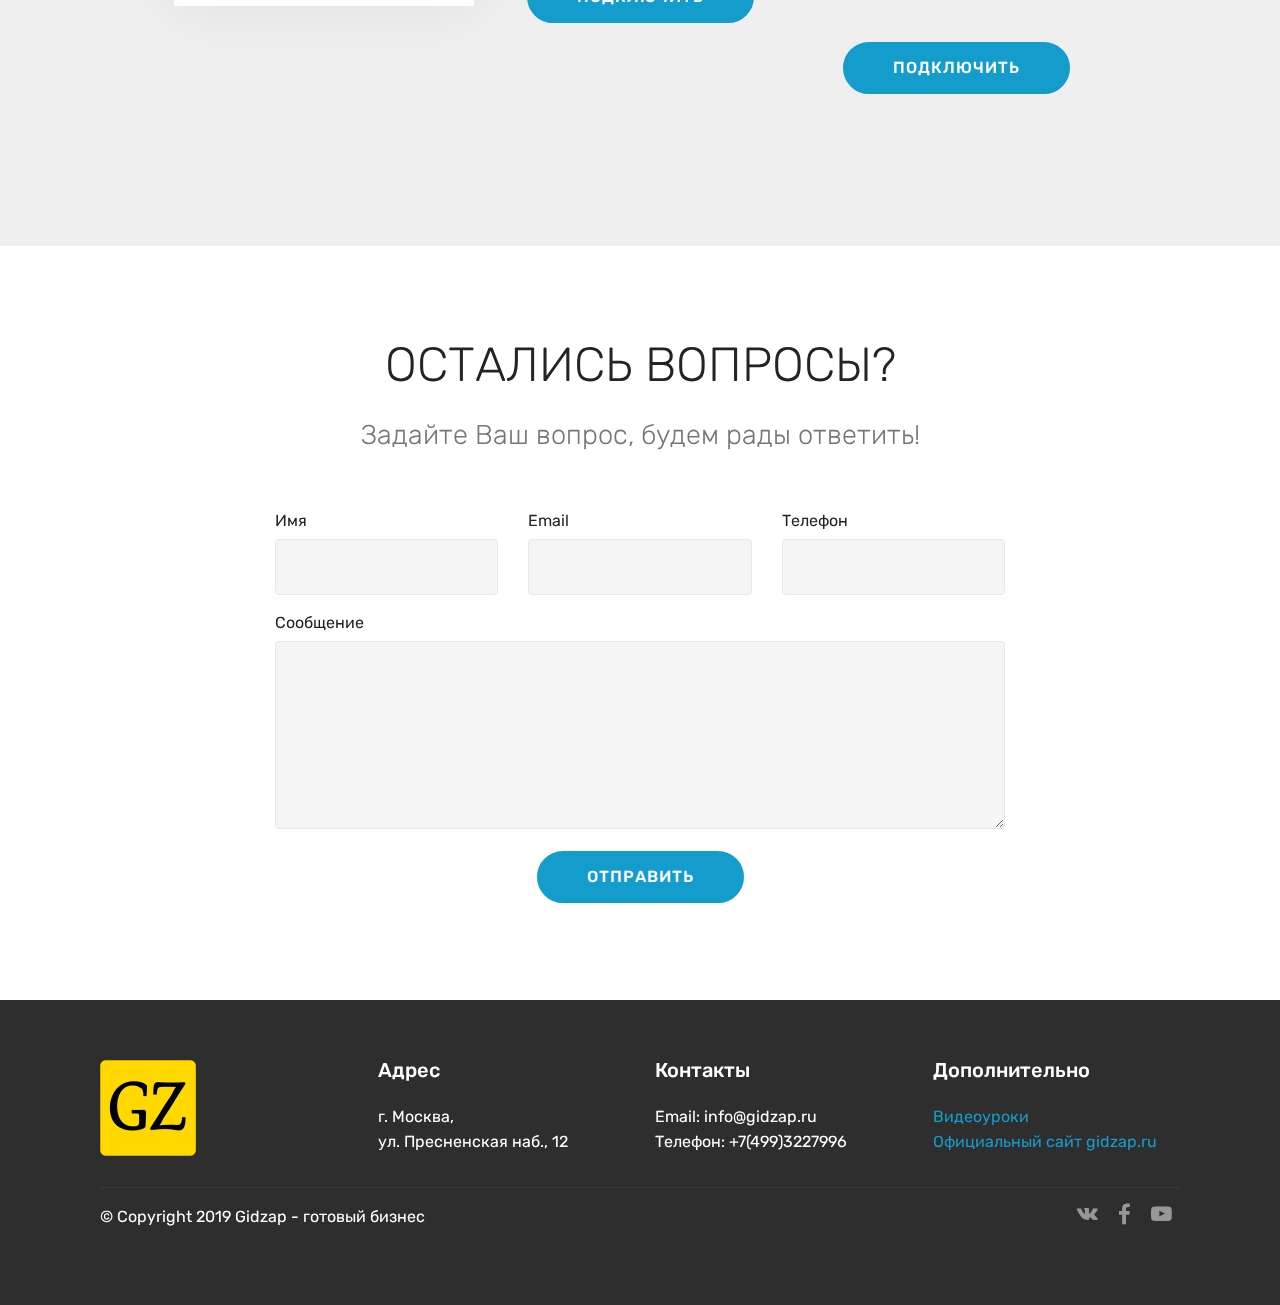
==== commit 8f562d43: "create github pages" ====
--- a/index.html
+++ b/index.html
@@ -25,12 +25,6 @@
   
 </head>
 <body>
-
-<!-- Analytics -->
-Готовый бизнес автозапчастей. Открыть готовый бизнес по продаже автозапчастей.
-<!-- /Analytics -->
-
-
   <section class="menu cid-qTkzRZLJNu" once="menu" id="menu1-0">
 
     
@@ -69,7 +63,7 @@
     </nav>
 </section>
 
-<section class="engine"><a href="https://mobirise.info/k">develop free website</a></section><section class="header12 cid-rSxPB7SouR mbr-fullscreen mbr-parallax-background" id="header12-e">
+<section class="engine"><a href="https://mobirise.info/w">html5 templates</a></section><section class="header12 cid-rSxPB7SouR mbr-fullscreen mbr-parallax-background" id="header12-e">
 
     
 
@@ -156,7 +150,7 @@
         <div class="row py-2 justify-content-center">
             <div class="col-12 col-lg-6  col-md-8 " data-form-type="formoid">
                 <!---Formbuilder Form--->
-                <form action="https://mobirise.com/" method="POST" class="mbr-form form-with-styler" data-form-title="Mobirise Form"><input type="hidden" name="email" data-form-email="true" value="68Sp8X78bUM+5hkqlO/oyt6S2i9ZY33nn9YzASc80m4aj6a5ek6S+ZevYFWRSVR3wH2YpZna1wiQFmSG7aF62FF2qWY9LGmuuIMfX6sLqW611E0ailEqVXJUOToi5ovN">
+                <form action="https://mobirise.com/" method="POST" class="mbr-form form-with-styler" data-form-title="Mobirise Form"><input type="hidden" name="email" data-form-email="true" value="nkrBfefCaJyrhhQ17IefnUpzZRi6NKzLd3mJqpitGAk6IsvNPtz4bOh8t4wYsavMPmQeODPzNCN8rrbFXP3qeEU7hFAcXH7rfcnwzkgS+yOIi6HmXEAqU8kyBsMq09PE">
                     <div class="row">
                         <div hidden="hidden" data-form-alert="" class="alert alert-success col-12">Спасибо за заполнение анкеты!</div>
                         <div hidden="hidden" data-form-alert-danger="" class="alert alert-danger col-12">
@@ -1030,7 +1024,7 @@
         <div class="row justify-content-center">
             <div class="media-container-column col-lg-8" data-form-type="formoid">
                 <!---Formbuilder Form--->
-                <form action="https://mobirise.com/" method="POST" class="mbr-form form-with-styler" data-form-title="Mobirise Form"><input type="hidden" name="email" data-form-email="true" value="dPLGIzLebvGRCtBTVdy7LdQP4wGx6H73CJjOnwW1vGrrm5IYbuDDntyPEx39398p4PTS7Y6JJXXoHTB+B9nptxMd1nqxibbDWgtNuuo+vYWieGMYLmN4xSASWAoSn4Gu">
+                <form action="https://mobirise.com/" method="POST" class="mbr-form form-with-styler" data-form-title="Mobirise Form"><input type="hidden" name="email" data-form-email="true" value="YPmI/16RHapNljduJNff03UXAdAqmWcPdhkteBGhSUw4Pc8yBbOrBuC7OGYWuKCQ0Wbmiiz4b5HDF4kx5c8UuPOh0zp5Q06KXV8kRGUpjMk0MUui+JUGujmI/TlMvxe+">
                     <div class="row">
                         <div hidden="hidden" data-form-alert="" class="alert alert-success col-12">Спасибо за заполнение анкеты!</div>
                         <div hidden="hidden" data-form-alert-danger="" class="alert alert-danger col-12">
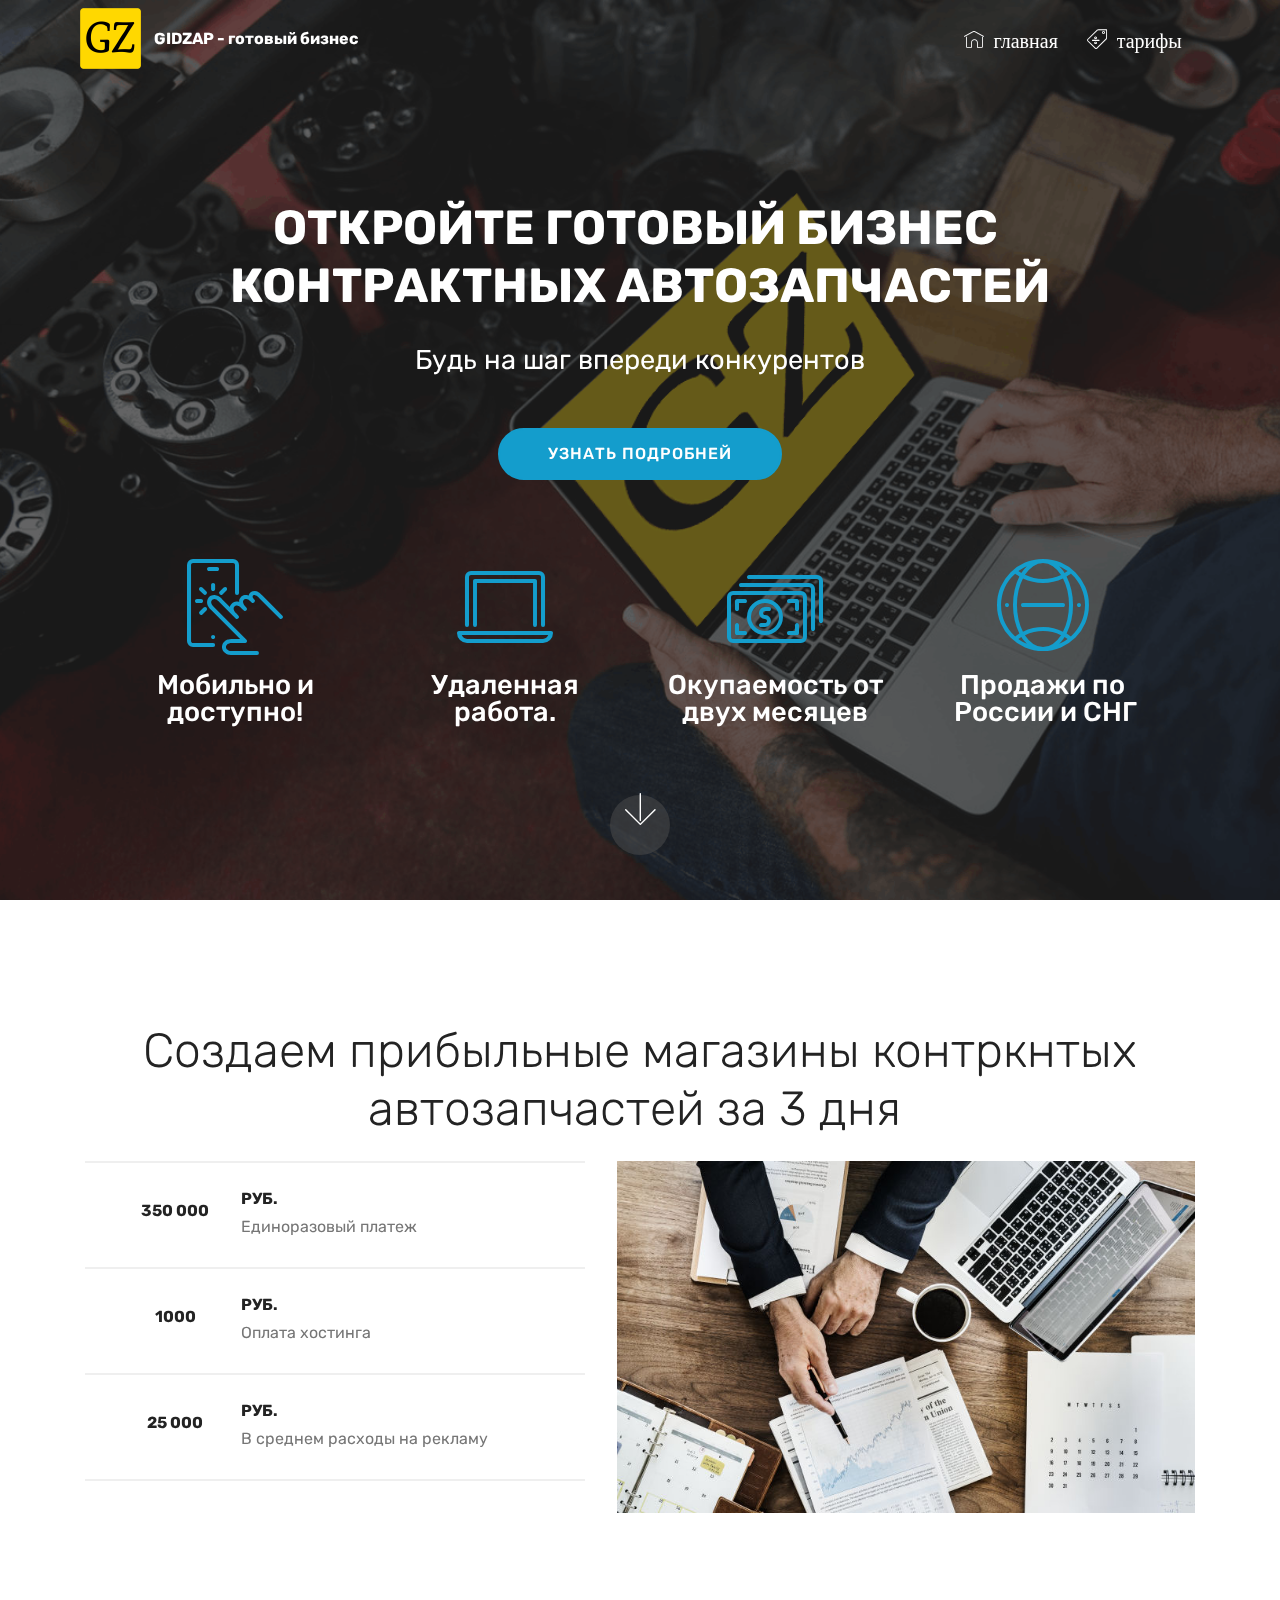
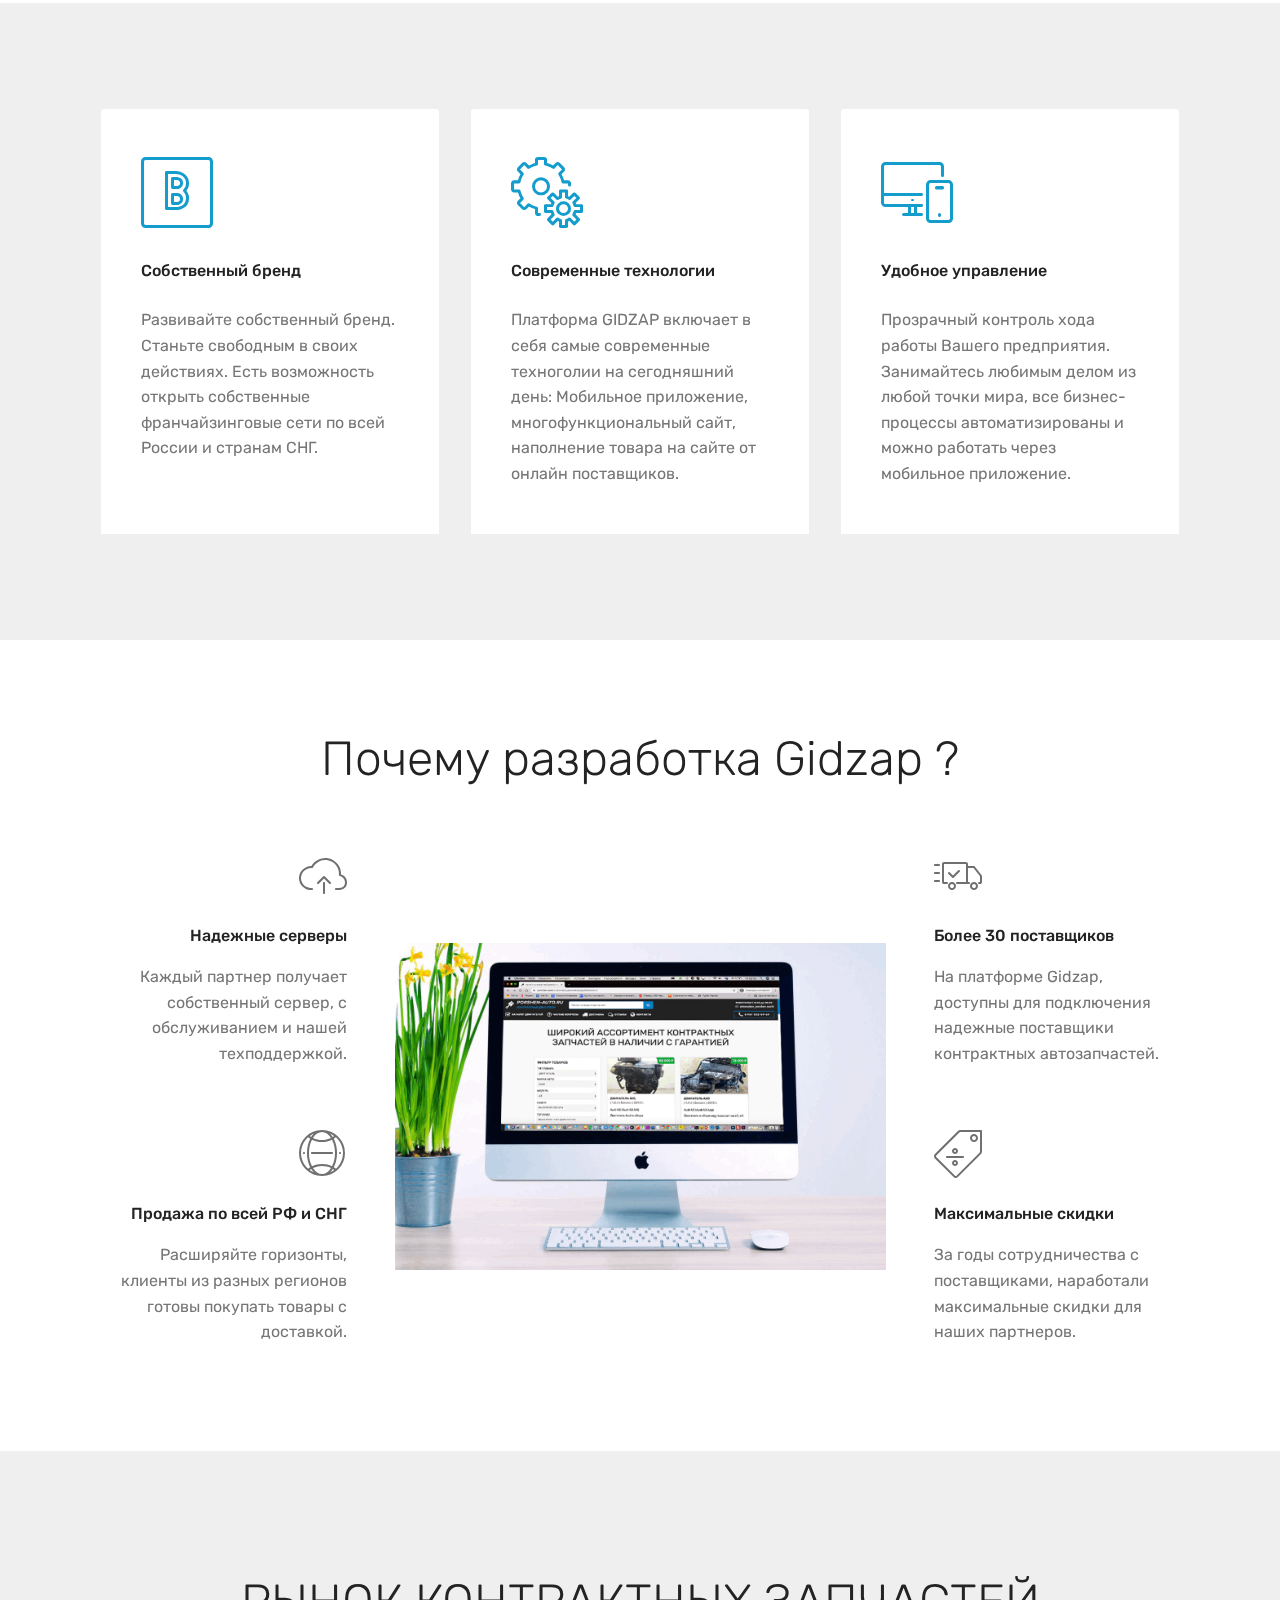
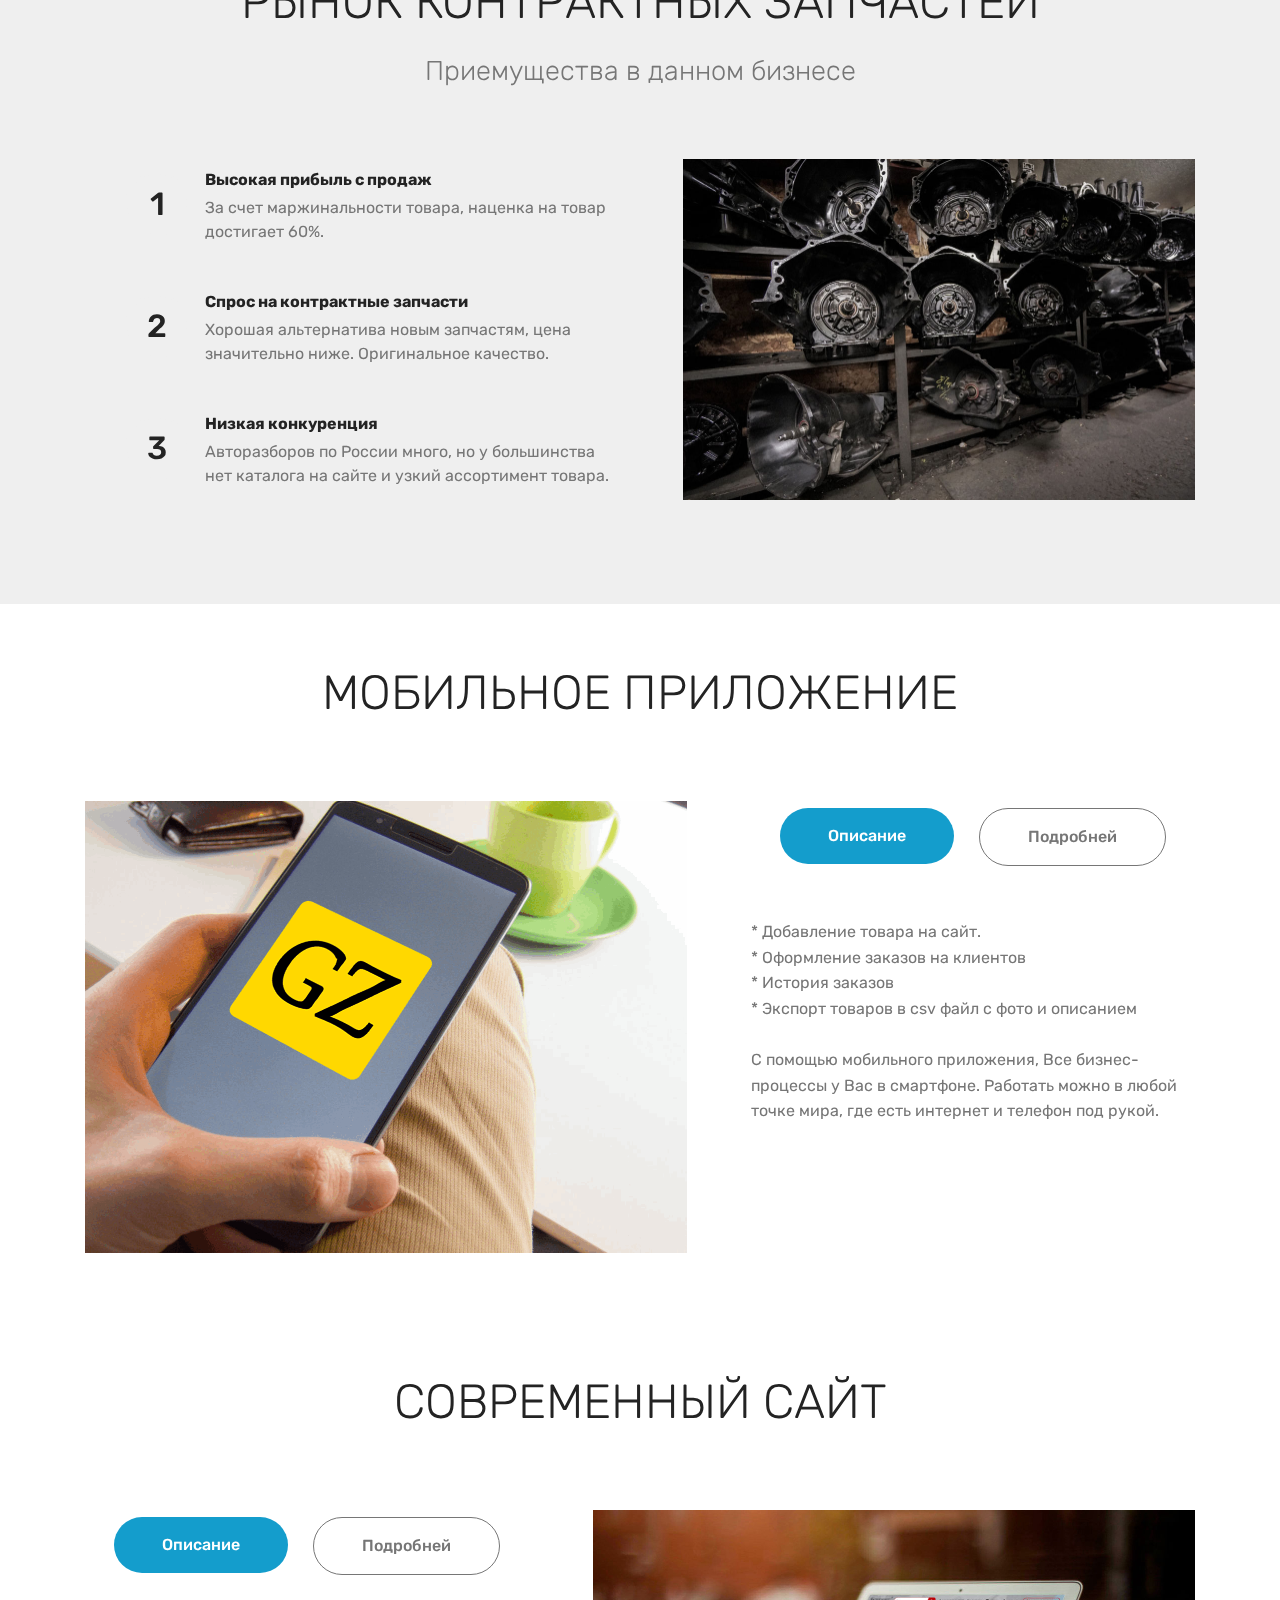
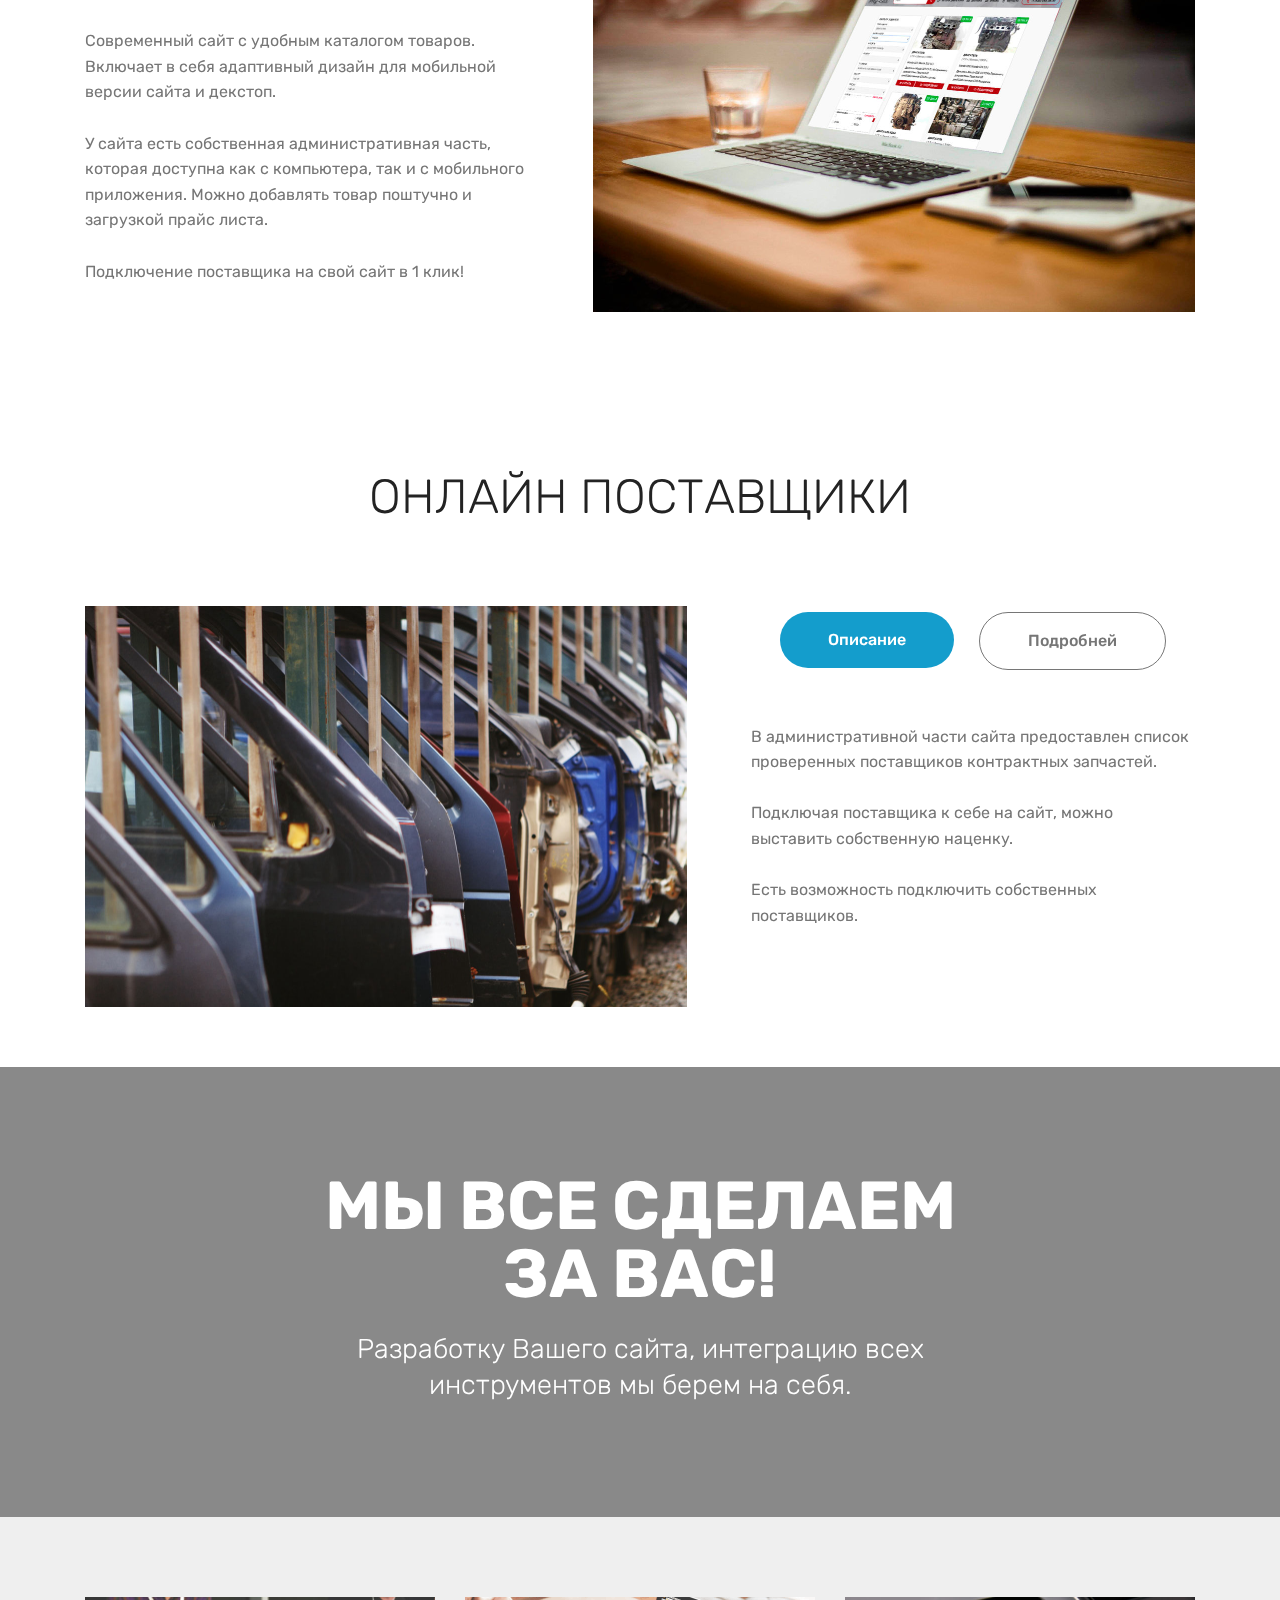
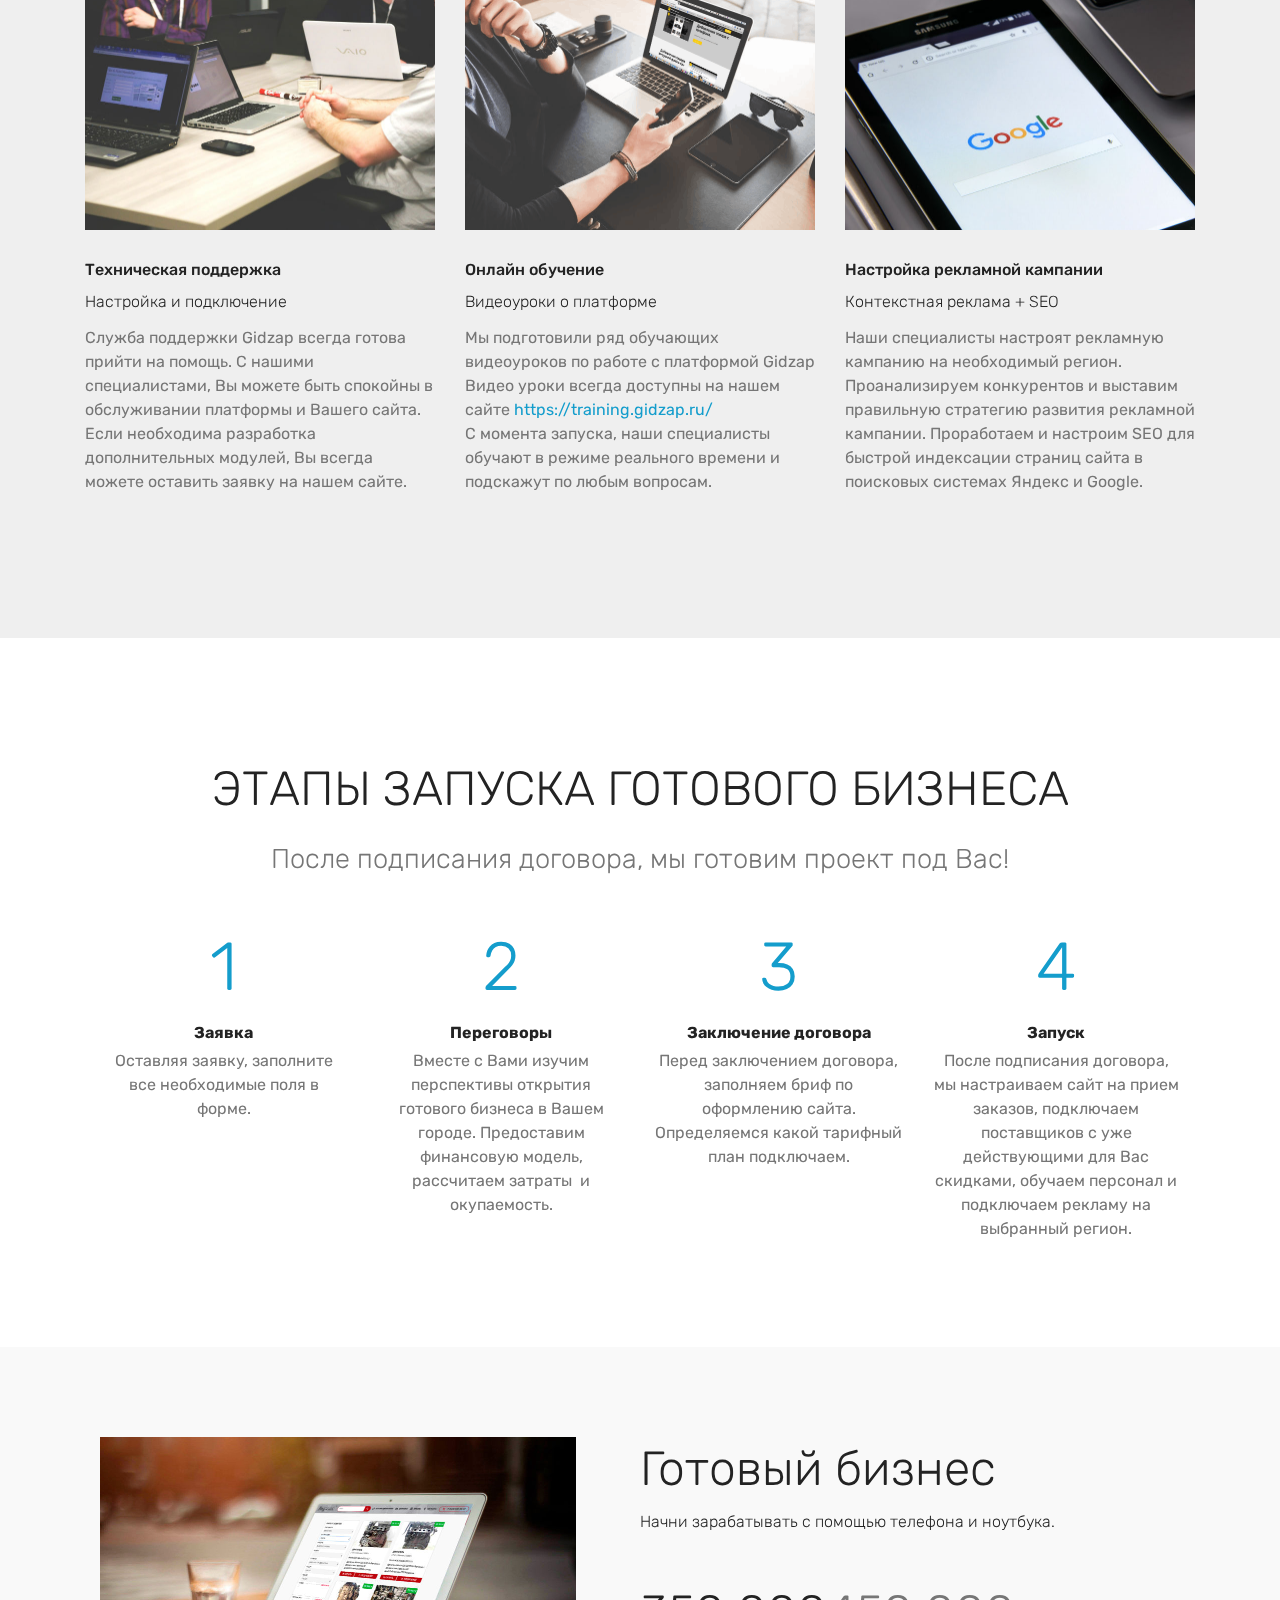
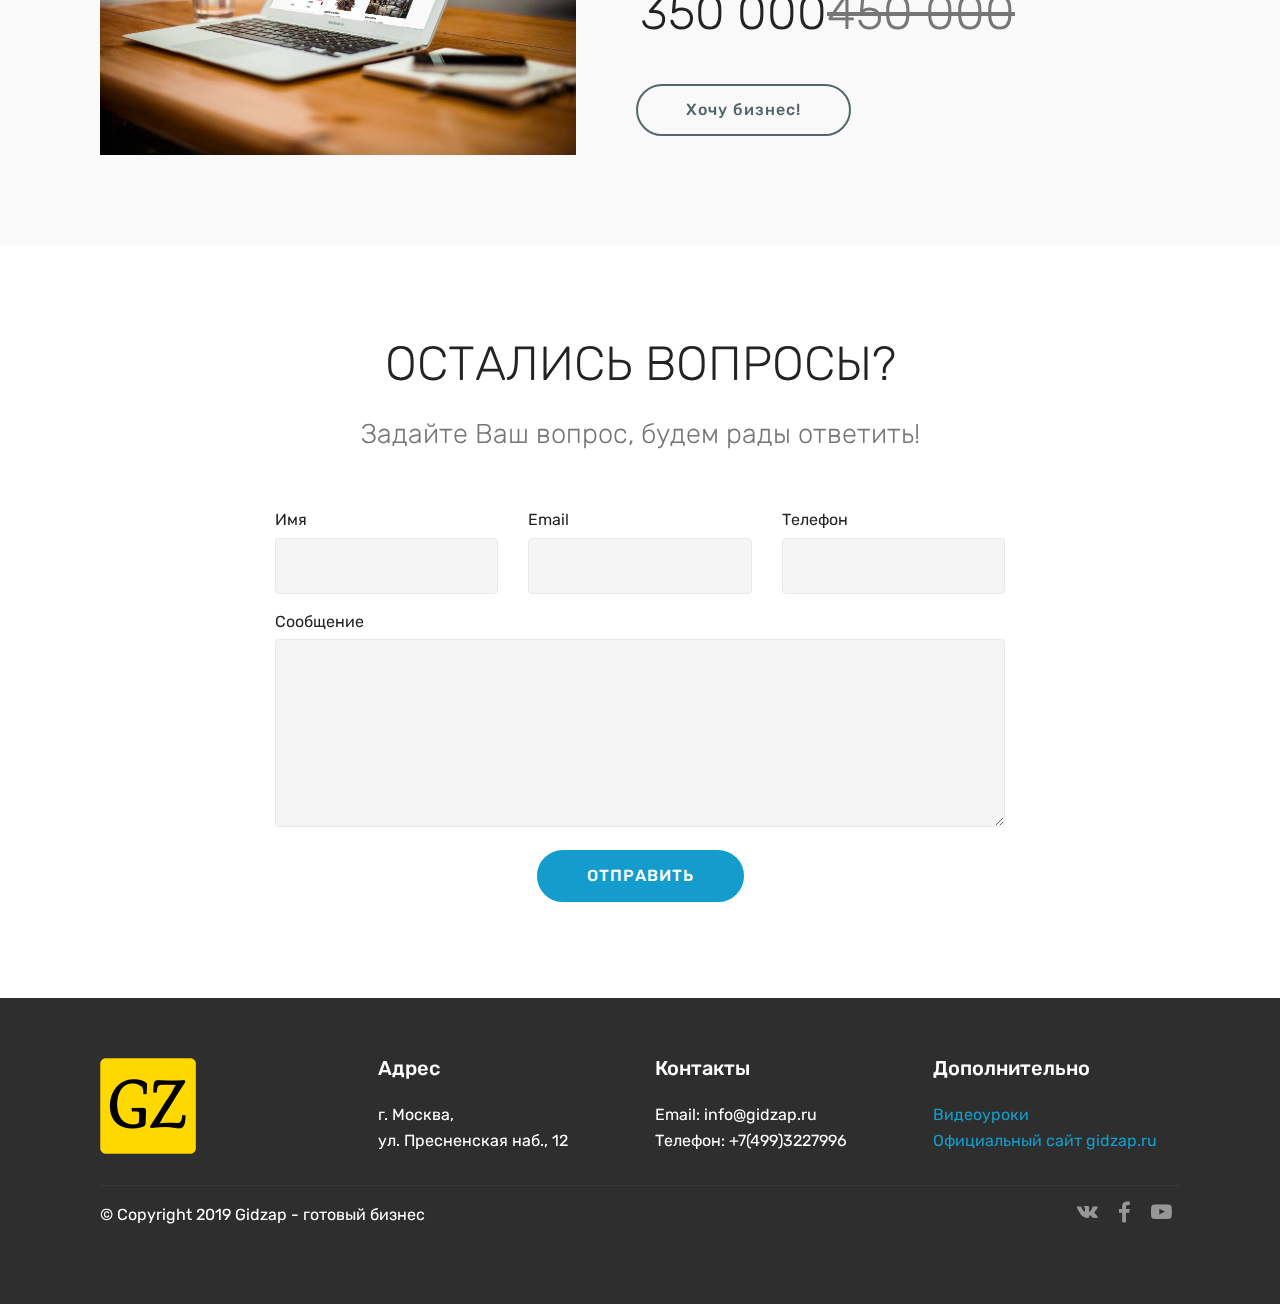
==== commit bbb17b62: "create github pages" ====
--- a/index.html
+++ b/index.html
@@ -63,7 +63,7 @@
     </nav>
 </section>
 
-<section class="engine"><a href="https://mobirise.info/w">html5 templates</a></section><section class="header12 cid-rSxPB7SouR mbr-fullscreen mbr-parallax-background" id="header12-e">
+<section class="engine"><a href="https://mobirise.info/z">best css templates</a></section><section class="header12 cid-rSxPB7SouR mbr-fullscreen mbr-parallax-background" id="header12-e">
 
     
 
@@ -77,7 +77,7 @@
                         <br>ОТКРОЙТЕ ГОТОВЫЙ БИЗНЕС&nbsp;<br>КОНТРАКТНЫХ АВТОЗАПЧАСТЕЙ</h1>
                     <p class="mbr-text pb-3 mbr-white mbr-fonts-style display-5">
                         Будь на шаг впереди конкурентов</p>
-                    <div class="mbr-section-btn align-center py-2"><a class="btn btn-md btn-primary display-4" href="index.html#features6-k">УЗНАТЬ ПОДРОБНЕЙ</a></div>
+                    <div class="mbr-section-btn align-center py-2"><a class="btn btn-md btn-primary display-4" href="index.html#form3-1f">УЗНАТЬ ПОДРОБНЕЙ</a></div>
 
                     <div class="icons-media-container mbr-white">
                         <div class="card col-12 col-md-6 col-lg-3">
@@ -95,8 +95,7 @@
                                     <span class="mbr-iconfont mbri-laptop" style="color: rgb(20, 157, 204); fill: rgb(20, 157, 204);"></span>
                                 </a>
                             </div>
-                            <h5 class="mbr-fonts-style display-5">
-                                Онлайн доступ<br>24/7</h5>
+                            <h5 class="mbr-fonts-style display-5">Удаленная<br>работа.</h5>
                         </div>
 
                         <div class="card col-12 col-md-6 col-lg-3">
@@ -106,7 +105,7 @@
                                 </a>
                             </div>
                             <h5 class="mbr-fonts-style display-5">
-                                Окупаемость от одного месяца</h5>
+                                Окупаемость от двух месяцев</h5>
                         </div>
 
                         <div class="card col-12 col-md-6 col-lg-3">
@@ -115,7 +114,7 @@
                                     <span class="mbr-iconfont mbri-globe-2" style="color: rgb(20, 157, 204); fill: rgb(20, 157, 204);"></span>
                                 </a>
                             </div>
-                            <h5 class="mbr-fonts-style display-5">Безопасные<br>покупки по СНГ</h5>
+                            <h5 class="mbr-fonts-style display-5">Продажи по&nbsp;<br>России и СНГ</h5>
                         </div>
                     </div>
                 </div>
@@ -126,165 +125,6 @@
         <a href="#next">
             <i class="mbri-down mbr-iconfont"></i>
         </a>
-    </div>
-</section>
-
-<section class="mbr-section form3 cid-rXIoyJZbx1" id="form3-1f">
-
-    
-
-    
-
-    <div class="container">
-        <div class="row justify-content-center">
-            <div class="title col-12 col-lg-8">
-                <h2 class="align-center pb-2 mbr-fonts-style display-2">
-                    ФОРМА ПОДПИСКИ
-                </h2>
-                <h3 class="mbr-section-subtitle align-center pb-5 mbr-light mbr-fonts-style display-5">
-                    Подпишитесь на нашу рассылку
-                </h3>
-            </div>
-        </div>
-
-        <div class="row py-2 justify-content-center">
-            <div class="col-12 col-lg-6  col-md-8 " data-form-type="formoid">
-                <!---Formbuilder Form--->
-                <form action="https://mobirise.com/" method="POST" class="mbr-form form-with-styler" data-form-title="Mobirise Form"><input type="hidden" name="email" data-form-email="true" value="nkrBfefCaJyrhhQ17IefnUpzZRi6NKzLd3mJqpitGAk6IsvNPtz4bOh8t4wYsavMPmQeODPzNCN8rrbFXP3qeEU7hFAcXH7rfcnwzkgS+yOIi6HmXEAqU8kyBsMq09PE">
-                    <div class="row">
-                        <div hidden="hidden" data-form-alert="" class="alert alert-success col-12">Спасибо за заполнение анкеты!</div>
-                        <div hidden="hidden" data-form-alert-danger="" class="alert alert-danger col-12">
-                        </div>
-                    </div>
-                    <div class="dragArea row">
-                        <div class="form-group col" data-for="email">
-                            <input type="email" name="email" placeholder="Email" data-form-field="Email" required="required" class="form-control display-7" id="email-form3-1f">
-                        </div>
-                        <div class="col-auto input-group-btn"><button type="submit" class="btn btn-primary display-4">ПОДПИСАТЬСЯ</button></div>
-                    </div>
-                </form><!---Formbuilder Form--->
-            </div>
-        </div>
-    </div>
-</section>
-
-<section class="clients cid-rXImz01uaR" data-interval="false" id="clients-1e">
-      
-
-    
-        <div class="container mb-5">
-            <div class="media-container-row">
-                <div class="col-12 align-center">
-                    <h2 class="mbr-section-title pb-3 mbr-fonts-style display-2">
-                        Наши клиенты
-                    </h2>
-                    <h3 class="mbr-section-subtitle mbr-light mbr-fonts-style display-5">
-                        Щелкните любое изображение, чтобы изменить. Нажмите синий значок шестерни в правом верхнем углу, Можете изменить фон, количество слайдов и видимых элементов.
-                    </h3>
-                </div>
-            </div>
-        </div>
-
-    <div class="container">
-        <div class="carousel slide" role="listbox" data-pause="true" data-keyboard="false" data-ride="carousel" data-interval="4000">
-            <div class="carousel-inner" data-visible="6">
-                
-                
-                
-                
-                
-            <div class="carousel-item ">
-                    <div class="media-container-row">
-                        <div class="col-md-12">
-                            <div class="wrap-img ">
-                                <img src="assets/images/1.png" class="img-responsive clients-img">
-                            </div>
-                        </div>
-                    </div>
-                </div><div class="carousel-item ">
-                    <div class="media-container-row">
-                        <div class="col-md-12">
-                            <div class="wrap-img ">
-                                <img src="assets/images/1.png" class="img-responsive clients-img">
-                            </div>
-                        </div>
-                    </div>
-                </div><div class="carousel-item ">
-                    <div class="media-container-row">
-                        <div class="col-md-12">
-                            <div class="wrap-img ">
-                                <img src="assets/images/1.png" class="img-responsive clients-img">
-                            </div>
-                        </div>
-                    </div>
-                </div><div class="carousel-item ">
-                    <div class="media-container-row">
-                        <div class="col-md-12">
-                            <div class="wrap-img ">
-                                <img src="assets/images/1.png" class="img-responsive clients-img">
-                            </div>
-                        </div>
-                    </div>
-                </div><div class="carousel-item ">
-                    <div class="media-container-row">
-                        <div class="col-md-12">
-                            <div class="wrap-img ">
-                                <img src="assets/images/1.png" class="img-responsive clients-img">
-                            </div>
-                        </div>
-                    </div>
-                </div><div class="carousel-item ">
-                    <div class="media-container-row">
-                        <div class="col-md-12">
-                            <div class="wrap-img ">
-                                <img src="assets/images/1.png" class="img-responsive clients-img">
-                            </div>
-                        </div>
-                    </div>
-                </div><div class="carousel-item ">
-                    <div class="media-container-row">
-                        <div class="col-md-12">
-                            <div class="wrap-img ">
-                                <img src="assets/images/1.png" class="img-responsive clients-img">
-                            </div>
-                        </div>
-                    </div>
-                </div><div class="carousel-item ">
-                    <div class="media-container-row">
-                        <div class="col-md-12">
-                            <div class="wrap-img ">
-                                <img src="assets/images/1.png" class="img-responsive clients-img">
-                            </div>
-                        </div>
-                    </div>
-                </div><div class="carousel-item ">
-                    <div class="media-container-row">
-                        <div class="col-md-12">
-                            <div class="wrap-img ">
-                                <img src="assets/images/1.png" class="img-responsive clients-img">
-                            </div>
-                        </div>
-                    </div>
-                </div><div class="carousel-item ">
-                    <div class="media-container-row">
-                        <div class="col-md-12">
-                            <div class="wrap-img ">
-                                <img src="assets/images/1.png" class="img-responsive clients-img">
-                            </div>
-                        </div>
-                    </div>
-                </div></div>
-            <div class="carousel-controls">
-                <a data-app-prevent-settings="" class="carousel-control carousel-control-prev" role="button" data-slide="prev">
-                    <span aria-hidden="true" class="mbri-left mbr-iconfont"></span>
-                    <span class="sr-only">Назад</span>
-                </a>
-                <a data-app-prevent-settings="" class="carousel-control carousel-control-next" role="button" data-slide="next">
-                    <span aria-hidden="true" class="mbri-right mbr-iconfont"></span>
-                    <span class="sr-only">Вперед</span>
-                </a>
-            </div>
-        </div>
     </div>
 </section>
 
@@ -309,7 +149,7 @@
                         <div class="panel-item p-4 d-flex align-items-center">
                             <div class="card-img pr-3 d-flex align-items-center align-left">
                                 
-                                <h3 class="count py-3 mbr-fonts-style display-7"><strong>250 000</strong></h3>
+                                <h3 class="count py-3 mbr-fonts-style display-7"><strong>350 000</strong></h3>
                             </div>
                             <div class="card-text">
                                 <h4 class="mbr-content-title mbr-bold mbr-fonts-style display-7">РУБ.</h4>
@@ -321,13 +161,12 @@
                         <div class="panel-item p-4 d-flex align-items-center">
                             <div class="card-img pr-3 d-flex align-items-center align-left">
                                 
-                                <h3 class="count py-3 mbr-fonts-style display-7"><strong>
-                                    5900</strong></h3>
+                                <h3 class="count py-3 mbr-fonts-style display-7"><strong>1000</strong></h3>
                             </div>
                             <div class="card-text">
                                 <h4 class="mbr-content-title mbr-bold mbr-fonts-style display-7">
                                     РУБ.</h4>
-                                <p class="mbr-content-text mbr-fonts-style display-7">Ежемесячный платеж</p>
+                                <p class="mbr-content-text mbr-fonts-style display-7">Оплата хостинга</p>
                             </div>
                         </div>
                     </div>
@@ -928,81 +767,31 @@
     </div>
 </section>
 
-<section class="pricing-table2 cid-rSyef5NaIt" id="pricing-tables2-t">
-
-    
-
-    
-
-    <div class="container">
-        <div class="media-container-row">
-
-            <div class="plan col-12 mx-2 my-2 justify-content-center favorite col-lg-4">
-                <div class="plan-header text-center pt-5">
-                    <h3 class="plan-title mbr-fonts-style display-5">Стандарт</h3>
-                    <div class="plan-price">
-                        <span class="price-value mbr-fonts-style display-5">₽</span>
-                        <span class="price-figure mbr-fonts-style display-2">
-                            50 000</span>
-                        <small class="price-term mbr-fonts-style display-7"><br><br></small>
-                    </div>
-                </div>
-                <div class="plan-body">
-                    <div class="plan-list align-center">
-                        <ul class="list-group list-group-flush mbr-fonts-style display-7">
-                            <li class="list-group-item">Сайт с каталогом</li><li class="list-group-item">Мобильное приложение</li><li class="list-group-item">Логотип</li><li class="list-group-item">Заключение договоров с поставщиками платформы</li><li class="list-group-item"><span style="background-color: transparent; font-size: 1rem;">Настройка контекстной рекламы Яндекс Директ</span></li><li class="list-group-item"><span style="background-color: transparent; font-size: 1rem;">Настройка ip-телефонии</span></li><li class="list-group-item"><span style="background-color: transparent; font-size: 1rem;">Автоматическая выгрузка товаров на рекламные площадки</span></li>
-                        </ul>
-                    </div>
-                    <div class="mbr-section-btn text-center py-4 pb-5"><a href="index.html#form1-17" class="btn btn-primary display-4">ПОДКЛЮЧИТЬ</a></div>
-                </div>
-            </div>
-
-            <div class="plan col-12 mx-2 my-2 justify-content-center col-lg-4">
-                <div class="plan-header text-center pt-5">
-                    <h3 class="plan-title mbr-fonts-style display-5">
-                        Бизнес
-                    </h3>
-                    <div class="plan-price">
-                        <span class="price-value mbr-fonts-style display-5">₽&nbsp;</span>
-                        <span class="price-figure mbr-fonts-style display-2">
-                            75 000</span>
-                        <small class="price-term mbr-fonts-style display-7"><br><br></small>
-                    </div>
-                </div>
-                <div class="plan-body">
-                    <div class="plan-list align-center">
-                        <ul class="list-group list-group-flush mbr-fonts-style display-7">
-                            <li class="list-group-item"><span style="background-color: transparent; font-size: 1rem;">Сайт с каталогом
-</span></li><li class="list-group-item"><span style="background-color: transparent; font-size: 1rem;">Мобильное приложение</span><br></li><li class="list-group-item">Логотип</li><li class="list-group-item">Заключение договоров с поставщиками платформы</li><li class="list-group-item">Настройка контекстной рекламы Яндекс Директ</li><li class="list-group-item"><span style="background-color: transparent; font-size: 1rem;">Настройка ip-телефонии</span></li><li class="list-group-item">Автоматическая выгрузка товаров на рекламные площадки</li><li class="list-group-item">Скрипт + настройка SEO продвижения</li>
-                        </ul>
-                    </div>
-                    <div class="mbr-section-btn text-center py-4 pb-5"><a href="index.html#form1-17" class="btn btn-primary display-4">ПОДКЛЮЧИТЬ</a></div>
-                </div>
-            </div>
-
-            <div class="plan col-12 mx-2 my-2 justify-content-center col-lg-4">
-                <div class="plan-header text-center pt-5">
-                    <h3 class="plan-title mbr-fonts-style display-5">
-                        Премиум
-                    </h3>
-                    <div class="plan-price">
-                        <span class="price-value mbr-fonts-style display-5">₽&nbsp;</span>
-                        <span class="price-figure mbr-fonts-style display-2">95 000<br></span>
-                        <small class="price-term mbr-fonts-style display-7">&nbsp;</small>
-                    </div>
-                </div>
-                <div class="plan-body">
-                    <div class="plan-list align-center">
-                        <ul class="list-group list-group-flush mbr-fonts-style display-7">
-                            <li class="list-group-item">Сайт с каталогом</li><li class="list-group-item"><span style="background-color: transparent; font-size: 1rem;">Мобильное приложение</span><br></li><li class="list-group-item">Логотип</li><li class="list-group-item">Заключение договоров с поставщиками платформы</li><li class="list-group-item">Настройка контекстной рекламы Яндекс Директ</li><li class="list-group-item"><span style="background-color: transparent; font-size: 1rem;">Настройка ip-телефонии</span></li><li class="list-group-item">Автоматическая выгрузка товаров на рекламные площадки</li><li class="list-group-item">Скрипт + настройка SEO продвижения</li><li class="list-group-item">Подключение и настройка CRM системы</li>
-                        </ul>
-                    </div>
-                    <div class="mbr-section-btn text-center py-4 pb-5"><a href="index.html#form1-17" class="btn btn-primary display-4">ПОДКЛЮЧИТЬ</a></div>
-                </div>
-            </div>
-
-            
-
+<section class="services2 cid-rYeCtdmWAf" id="services2-1g">
+    <!---->
+    
+    <!---->
+    <!--Overlay-->
+    
+    <!--Container-->
+    <div class="container">
+        <div class="col-md-12">
+            <div class="media-container-row">
+                <div class="mbr-figure" style="width: 50%;">
+                    <img src="assets/images/mbr-1-952x635.jpg" alt="Mobirise" title="">
+                </div>
+                <div class="align-left aside-content">
+                    <h2 class="mbr-title pt-2 mbr-fonts-style display-2">
+                        Готовый бизнес</h2>
+                    <div class="mbr-section-text">
+                        <p class="mbr-text text1 pt-2 mbr-light mbr-fonts-style display-7">
+                            Начни зарабатывать с помощью телефона и ноутбука.<br></p>
+                        <p class="mbr-text text2 pt-4 mbr-light mbr-fonts-style display-2">350 000<font color="#767676"><strike>450 000</strike></font></p>
+                    </div>
+                    <!--Btn-->
+                    <div class="mbr-section-btn pt-3 align-left"><a href="mailto:info@gidzap.ru" class="btn btn-warning-outline display-4">Хочу бизнес!</a></div>
+                </div>
+            </div>
         </div>
     </div>
 </section>
@@ -1024,7 +813,7 @@
         <div class="row justify-content-center">
             <div class="media-container-column col-lg-8" data-form-type="formoid">
                 <!---Formbuilder Form--->
-                <form action="https://mobirise.com/" method="POST" class="mbr-form form-with-styler" data-form-title="Mobirise Form"><input type="hidden" name="email" data-form-email="true" value="YPmI/16RHapNljduJNff03UXAdAqmWcPdhkteBGhSUw4Pc8yBbOrBuC7OGYWuKCQ0Wbmiiz4b5HDF4kx5c8UuPOh0zp5Q06KXV8kRGUpjMk0MUui+JUGujmI/TlMvxe+">
+                <form action="https://mobirise.com/" method="POST" class="mbr-form form-with-styler" data-form-title="Mobirise Form"><input type="hidden" name="email" data-form-email="true" value="GtzA+jPSDpoBfAzn84G2hihvly1iGvPi3IJR9ONnqaT7XghM0QKVqHWmdUTX1O8iHMR9UGgBYHtezMUZAos0hvIHBkX2CxTqKBZO84lkHtk+4kqjv0NlHiB5QMsB5fiM">
                     <div class="row">
                         <div hidden="hidden" data-form-alert="" class="alert alert-success col-12">Спасибо за заполнение анкеты!</div>
                         <div hidden="hidden" data-form-alert-danger="" class="alert alert-danger col-12">
@@ -1135,8 +924,6 @@
   <script src="assets/touchswipe/jquery.touch-swipe.min.js"></script>
   <script src="assets/vimeoplayer/jquery.mb.vimeo_player.js"></script>
   <script src="assets/parallax/jarallax.min.js"></script>
-  <script src="assets/bootstrapcarouselswipe/bootstrap-carousel-swipe.js"></script>
-  <script src="assets/mbr-clients-slider/mbr-clients-slider.js"></script>
   <script src="assets/viewportchecker/jquery.viewportchecker.js"></script>
   <script src="assets/mbr-tabs/mbr-tabs.js"></script>
   <script src="assets/tether/tether.min.js"></script>
--- a/assets/mobirise/css/mbr-additional.css
+++ b/assets/mobirise/css/mbr-additional.css
@@ -1128,256 +1128,6 @@
 .cid-rSxPB7SouR H1 {
   text-align: center;
 }
-.cid-rXIoyJZbx1 {
-  padding-top: 90px;
-  padding-bottom: 90px;
-  background-color: #ffffff;
-}
-.cid-rXIoyJZbx1 .mbr-section-subtitle {
-  color: #767676;
-}
-.cid-rXIoyJZbx1 .formoid {
-  margin: auto;
-}
-.cid-rXIoyJZbx1 .form-control {
-  padding-left: 1.5rem;
-  padding-right: 1.5rem;
-}
-.cid-rXIoyJZbx1 .input-group-btn .btn {
-  padding-top: 1rem;
-  padding-bottom: 1rem;
-  margin: 0 !important;
-}
-.cid-rXIoyJZbx1 a:not([href]):not([tabindex]) {
-  color: #fff;
-}
-.cid-rXIoyJZbx1 a.btn-white:not([href]):not([tabindex]) {
-  color: #333;
-}
-@media (max-width: 768px) {
-  .cid-rXIoyJZbx1 .mbr-form .row {
-    -webkit-flex-direction: column;
-    flex-direction: column;
-    -webkit-align-items: center;
-    align-items: center;
-  }
-  .cid-rXIoyJZbx1 .form-group,
-  .cid-rXIoyJZbx1 .input-group-btn,
-  .cid-rXIoyJZbx1 .input-group-btn .btn {
-    max-width: 300px;
-    width: 100%;
-  }
-}
-@media (min-width: 769px) {
-  .cid-rXIoyJZbx1 .mbr-form .row > * {
-    padding: 0 0.5rem;
-  }
-}
-.cid-rXImz01uaR {
-  padding-top: 90px;
-  padding-bottom: 90px;
-  background-color: #55b4d4;
-  background: linear-gradient(#55b4d4, #efefef);
-}
-.cid-rXImz01uaR .carousel-control {
-  background: #000;
-}
-.cid-rXImz01uaR .mbr-section-subtitle {
-  color: #767676;
-}
-.cid-rXImz01uaR .carousel-item {
-  -webkit-justify-content: center;
-  justify-content: center;
-}
-.cid-rXImz01uaR .carousel-item .media-container-row {
-  -webkit-flex-grow: 1;
-  flex-grow: 1;
-}
-.cid-rXImz01uaR .carousel-item .wrap-img {
-  text-align: center;
-}
-.cid-rXImz01uaR .carousel-item .wrap-img img {
-  max-height: 150px;
-  width: auto;
-  max-width: 100%;
-}
-.cid-rXImz01uaR .carousel-controls {
-  display: flex;
-  -webkit-justify-content: center;
-  justify-content: center;
-}
-.cid-rXImz01uaR .carousel-controls .carousel-control {
-  background: #000;
-  border-radius: 50%;
-  position: static;
-  width: 40px;
-  height: 40px;
-  margin-top: 2rem;
-  border-width: 1px;
-}
-.cid-rXImz01uaR .carousel-controls .carousel-control.carousel-control-prev {
-  left: auto;
-  margin-right: 20px;
-  margin-left: 0;
-}
-.cid-rXImz01uaR .carousel-controls .carousel-control.carousel-control-next {
-  right: auto;
-  margin-right: 0;
-}
-.cid-rXImz01uaR .carousel-controls .carousel-control .mbr-iconfont {
-  font-size: 1rem;
-}
-.cid-rXImz01uaR .cloneditem-1,
-.cid-rXImz01uaR .cloneditem-2,
-.cid-rXImz01uaR .cloneditem-3,
-.cid-rXImz01uaR .cloneditem-4,
-.cid-rXImz01uaR .cloneditem-5 {
-  display: none;
-}
-.cid-rXImz01uaR .col-lg-15 {
-  -webkit-box-flex: 0;
-  -ms-flex: 0 0 100%;
-  -webkit-flex: 0 0 100%;
-  flex: 0 0 100%;
-  max-width: 100%;
-  position: relative;
-  min-height: 1px;
-  padding-right: 10px;
-  padding-left: 10px;
-  width: 100%;
-}
-@media (min-width: 992px) {
-  .cid-rXImz01uaR .col-lg-15 {
-    -ms-flex: 0 0 20%;
-    -webkit-flex: 0 0 20%;
-    flex: 0 0 20%;
-    max-width: 20%;
-    width: 20%;
-  }
-  .cid-rXImz01uaR .carousel-inner.slides2 > .carousel-item.active.carousel-item-right,
-  .cid-rXImz01uaR .carousel-inner.slides2 > .carousel-item.carousel-item-next {
-    left: 0;
-    -webkit-transform: translate3d(50%, 0, 0);
-    transform: translate3d(50%, 0, 0);
-  }
-  .cid-rXImz01uaR .carousel-inner.slides2 > .carousel-item.active.carousel-item-left,
-  .cid-rXImz01uaR .carousel-inner.slides2 > .carousel-item.carousel-item-prev {
-    left: 0;
-    -webkit-transform: translate3d(-50%, 0, 0);
-    transform: translate3d(-50%, 0, 0);
-  }
-  .cid-rXImz01uaR .carousel-inner.slides2 > .carousel-item.carousel-item-left,
-  .cid-rXImz01uaR .carousel-inner.slides2 > .carousel-item.carousel-item-prev.carousel-item-right,
-  .cid-rXImz01uaR .carousel-inner.slides2 > .carousel-item.active {
-    left: 0;
-    -webkit-transform: translate3d(0, 0, 0);
-    transform: translate3d(0, 0, 0);
-  }
-  .cid-rXImz01uaR .carousel-inner.slides2 .cloneditem-1,
-  .cid-rXImz01uaR .carousel-inner.slides2 .cloneditem-2,
-  .cid-rXImz01uaR .carousel-inner.slides2 .cloneditem-3 {
-    display: block;
-  }
-  .cid-rXImz01uaR .carousel-inner.slides3 > .carousel-item.active.carousel-item-right,
-  .cid-rXImz01uaR .carousel-inner.slides3 > .carousel-item.carousel-item-next {
-    left: 0;
-    -webkit-transform: translate3d(33.333333%, 0, 0);
-    transform: translate3d(33.333333%, 0, 0);
-  }
-  .cid-rXImz01uaR .carousel-inner.slides3 > .carousel-item.active.carousel-item-left,
-  .cid-rXImz01uaR .carousel-inner.slides3 > .carousel-item.carousel-item-prev {
-    left: 0;
-    -webkit-transform: translate3d(-33.333333%, 0, 0);
-    transform: translate3d(-33.333333%, 0, 0);
-  }
-  .cid-rXImz01uaR .carousel-inner.slides3 > .carousel-item.carousel-item-left,
-  .cid-rXImz01uaR .carousel-inner.slides3 > .carousel-item.carousel-item-prev.carousel-item-right,
-  .cid-rXImz01uaR .carousel-inner.slides3 > .carousel-item.active {
-    left: 0;
-    -webkit-transform: translate3d(0, 0, 0);
-    transform: translate3d(0, 0, 0);
-  }
-  .cid-rXImz01uaR .carousel-inner.slides3 .cloneditem-1,
-  .cid-rXImz01uaR .carousel-inner.slides3 .cloneditem-2,
-  .cid-rXImz01uaR .carousel-inner.slides3 .cloneditem-3 {
-    display: block;
-  }
-  .cid-rXImz01uaR .carousel-inner.slides4 > .carousel-item.active.carousel-item-right,
-  .cid-rXImz01uaR .carousel-inner.slides4 > .carousel-item.carousel-item-next {
-    left: 0;
-    -webkit-transform: translate3d(25%, 0, 0);
-    transform: translate3d(25%, 0, 0);
-  }
-  .cid-rXImz01uaR .carousel-inner.slides4 > .carousel-item.active.carousel-item-left,
-  .cid-rXImz01uaR .carousel-inner.slides4 > .carousel-item.carousel-item-prev {
-    left: 0;
-    -webkit-transform: translate3d(-25%, 0, 0);
-    transform: translate3d(-25%, 0, 0);
-  }
-  .cid-rXImz01uaR .carousel-inner.slides4 > .carousel-item.carousel-item-left,
-  .cid-rXImz01uaR .carousel-inner.slides4 > .carousel-item.carousel-item-prev.carousel-item-right,
-  .cid-rXImz01uaR .carousel-inner.slides4 > .carousel-item.active {
-    left: 0;
-    -webkit-transform: translate3d(0, 0, 0);
-    transform: translate3d(0, 0, 0);
-  }
-  .cid-rXImz01uaR .carousel-inner.slides4 .cloneditem-1,
-  .cid-rXImz01uaR .carousel-inner.slides4 .cloneditem-2,
-  .cid-rXImz01uaR .carousel-inner.slides4 .cloneditem-3 {
-    display: block;
-  }
-  .cid-rXImz01uaR .carousel-inner.slides5 > .carousel-item.active.carousel-item-right,
-  .cid-rXImz01uaR .carousel-inner.slides5 > .carousel-item.carousel-item-next {
-    left: 0;
-    -webkit-transform: translate3d(20%, 0, 0);
-    transform: translate3d(20%, 0, 0);
-  }
-  .cid-rXImz01uaR .carousel-inner.slides5 > .carousel-item.active.carousel-item-left,
-  .cid-rXImz01uaR .carousel-inner.slides5 > .carousel-item.carousel-item-prev {
-    left: 0;
-    -webkit-transform: translate3d(-20%, 0, 0);
-    transform: translate3d(-20%, 0, 0);
-  }
-  .cid-rXImz01uaR .carousel-inner.slides5 > .carousel-item.carousel-item-left,
-  .cid-rXImz01uaR .carousel-inner.slides5 > .carousel-item.carousel-item-prev.carousel-item-right,
-  .cid-rXImz01uaR .carousel-inner.slides5 > .carousel-item.active {
-    left: 0;
-    -webkit-transform: translate3d(0, 0, 0);
-    transform: translate3d(0, 0, 0);
-  }
-  .cid-rXImz01uaR .carousel-inner.slides5 .cloneditem-1,
-  .cid-rXImz01uaR .carousel-inner.slides5 .cloneditem-2,
-  .cid-rXImz01uaR .carousel-inner.slides5 .cloneditem-3,
-  .cid-rXImz01uaR .carousel-inner.slides5 .cloneditem-4 {
-    display: block;
-  }
-  .cid-rXImz01uaR .carousel-inner.slides6 > .carousel-item.active.carousel-item-right,
-  .cid-rXImz01uaR .carousel-inner.slides6 > .carousel-item.carousel-item-next {
-    left: 0;
-    -webkit-transform: translate3d(16.666667%, 0, 0);
-    transform: translate3d(16.666667%, 0, 0);
-  }
-  .cid-rXImz01uaR .carousel-inner.slides6 > .carousel-item.active.carousel-item-left,
-  .cid-rXImz01uaR .carousel-inner.slides6 > .carousel-item.carousel-item-prev {
-    left: 0;
-    -webkit-transform: translate3d(-16.666667%, 0, 0);
-    transform: translate3d(-16.666667%, 0, 0);
-  }
-  .cid-rXImz01uaR .carousel-inner.slides6 > .carousel-item.carousel-item-left,
-  .cid-rXImz01uaR .carousel-inner.slides6 > .carousel-item.carousel-item-prev.carousel-item-right,
-  .cid-rXImz01uaR .carousel-inner.slides6 > .carousel-item.active {
-    left: 0;
-    -webkit-transform: translate3d(0, 0, 0);
-    transform: translate3d(0, 0, 0);
-  }
-  .cid-rXImz01uaR .carousel-inner.slides6 .cloneditem-1,
-  .cid-rXImz01uaR .carousel-inner.slides6 .cloneditem-2,
-  .cid-rXImz01uaR .carousel-inner.slides6 .cloneditem-3,
-  .cid-rXImz01uaR .carousel-inner.slides6 .cloneditem-4,
-  .cid-rXImz01uaR .carousel-inner.slides6 .cloneditem-5 {
-    display: block;
-  }
-}
 .cid-rVjJOxbJNU {
   padding-top: 90px;
   padding-bottom: 90px;
@@ -1914,64 +1664,72 @@
 .cid-rSycRxOh9p .img-text {
   color: #149dcc;
 }
-.cid-rSyef5NaIt {
+.cid-rYeCtdmWAf {
   padding-top: 90px;
   padding-bottom: 90px;
-  background-color: #efefef;
-}
-.cid-rSyef5NaIt .list-group-item {
-  padding: .75rem 3.25rem;
-}
-.cid-rSyef5NaIt .plan {
+  background-color: #f9f9f9;
+}
+.cid-rYeCtdmWAf .mbr-section-btn > * {
+  margin: 0;
+}
+.cid-rYeCtdmWAf h4 {
+  font-weight: 500;
+}
+.cid-rYeCtdmWAf p {
+  color: #232323;
+}
+.cid-rYeCtdmWAf .aside-content {
+  -webkit-flex-basis: 100%;
+  flex-basis: 100%;
+  display: flex;
+  flex-direction: column;
+  justify-content: center;
+}
+.cid-rYeCtdmWAf .block-content {
+  display: -webkit-flex;
+  flex-direction: column;
+  -webkit-flex-direction: column;
   word-break: break-word;
-  position: relative;
-  max-width: 300px;
-  padding-right: 0;
-  padding-left: 0;
+}
+.cid-rYeCtdmWAf .media {
+  margin: initial;
+  align-items: center;
+  -webkit-align-items: center;
+}
+.cid-rYeCtdmWAf .mbr-figure {
+  align-self: flex-start;
+  -webkit-align-self: flex-start;
+  -webkit-flex-shrink: 0;
+  flex-shrink: 0;
+}
+.cid-rYeCtdmWAf .card-img {
+  padding-right: 2rem;
+  width: auto;
+}
+.cid-rYeCtdmWAf .card-img span {
+  font-size: 72px;
+  color: #707070;
+}
+@media (min-width: 992px) {
+  .cid-rYeCtdmWAf .mbr-figure {
+    padding-right: 4rem;
+  }
+}
+@media (max-width: 991px) {
+  .cid-rYeCtdmWAf .mbr-figure {
+    padding-right: 0;
+    padding-bottom: 1rem;
+    margin-bottom: 2rem;
+  }
+}
+@media (max-width: 300px) {
+  .cid-rYeCtdmWAf .card-img span {
+    font-size: 40px !important;
+  }
+}
+.cid-rYeCtdmWAf .cost {
+  text-decoration: line-through;
   color: #767676;
-}
-.cid-rSyef5NaIt .plan .list-group-item {
-  position: relative;
-  -webkit-justify-content: center;
-  justify-content: center;
-  background-color: transparent;
-  border: 0;
-}
-.cid-rSyef5NaIt .plan .list-group-item::after {
-  position: absolute;
-  bottom: 0;
-  left: 20%;
-  width: 60%;
-  height: 2px;
-  content: "";
-  background-color: #eaeaea;
-}
-.cid-rSyef5NaIt .plan .list-group-item:last-child::after {
-  display: none;
-}
-.cid-rSyef5NaIt .plan.favorite {
-  background-color: #fff;
-  box-shadow: 0 0 60px 0 rgba(0, 0, 0, 0.07);
-}
-.cid-rSyef5NaIt .plan-header {
-  padding-left: 1rem;
-  padding-right: 1rem;
-}
-.cid-rSyef5NaIt .price-figure {
-  font-weight: 700;
-  color: #232323;
-}
-.cid-rSyef5NaIt .price-value {
-  font-weight: 700;
-  vertical-align: top;
-}
-@media (max-width: 550px) {
-  .cid-rSyef5NaIt .price-figure {
-    font-size: 4.25rem;
-  }
-}
-.cid-rSyef5NaIt UL {
-  text-align: center;
 }
 .cid-rSXPqSYB0K {
   padding-top: 90px;
--- a/assets/mobirise/css/mbr-additional.css
+++ b/assets/mobirise/css/mbr-additional.css
@@ -1128,256 +1128,6 @@
 .cid-rSxPB7SouR H1 {
   text-align: center;
 }
-.cid-rXIoyJZbx1 {
-  padding-top: 90px;
-  padding-bottom: 90px;
-  background-color: #ffffff;
-}
-.cid-rXIoyJZbx1 .mbr-section-subtitle {
-  color: #767676;
-}
-.cid-rXIoyJZbx1 .formoid {
-  margin: auto;
-}
-.cid-rXIoyJZbx1 .form-control {
-  padding-left: 1.5rem;
-  padding-right: 1.5rem;
-}
-.cid-rXIoyJZbx1 .input-group-btn .btn {
-  padding-top: 1rem;
-  padding-bottom: 1rem;
-  margin: 0 !important;
-}
-.cid-rXIoyJZbx1 a:not([href]):not([tabindex]) {
-  color: #fff;
-}
-.cid-rXIoyJZbx1 a.btn-white:not([href]):not([tabindex]) {
-  color: #333;
-}
-@media (max-width: 768px) {
-  .cid-rXIoyJZbx1 .mbr-form .row {
-    -webkit-flex-direction: column;
-    flex-direction: column;
-    -webkit-align-items: center;
-    align-items: center;
-  }
-  .cid-rXIoyJZbx1 .form-group,
-  .cid-rXIoyJZbx1 .input-group-btn,
-  .cid-rXIoyJZbx1 .input-group-btn .btn {
-    max-width: 300px;
-    width: 100%;
-  }
-}
-@media (min-width: 769px) {
-  .cid-rXIoyJZbx1 .mbr-form .row > * {
-    padding: 0 0.5rem;
-  }
-}
-.cid-rXImz01uaR {
-  padding-top: 90px;
-  padding-bottom: 90px;
-  background-color: #55b4d4;
-  background: linear-gradient(#55b4d4, #efefef);
-}
-.cid-rXImz01uaR .carousel-control {
-  background: #000;
-}
-.cid-rXImz01uaR .mbr-section-subtitle {
-  color: #767676;
-}
-.cid-rXImz01uaR .carousel-item {
-  -webkit-justify-content: center;
-  justify-content: center;
-}
-.cid-rXImz01uaR .carousel-item .media-container-row {
-  -webkit-flex-grow: 1;
-  flex-grow: 1;
-}
-.cid-rXImz01uaR .carousel-item .wrap-img {
-  text-align: center;
-}
-.cid-rXImz01uaR .carousel-item .wrap-img img {
-  max-height: 150px;
-  width: auto;
-  max-width: 100%;
-}
-.cid-rXImz01uaR .carousel-controls {
-  display: flex;
-  -webkit-justify-content: center;
-  justify-content: center;
-}
-.cid-rXImz01uaR .carousel-controls .carousel-control {
-  background: #000;
-  border-radius: 50%;
-  position: static;
-  width: 40px;
-  height: 40px;
-  margin-top: 2rem;
-  border-width: 1px;
-}
-.cid-rXImz01uaR .carousel-controls .carousel-control.carousel-control-prev {
-  left: auto;
-  margin-right: 20px;
-  margin-left: 0;
-}
-.cid-rXImz01uaR .carousel-controls .carousel-control.carousel-control-next {
-  right: auto;
-  margin-right: 0;
-}
-.cid-rXImz01uaR .carousel-controls .carousel-control .mbr-iconfont {
-  font-size: 1rem;
-}
-.cid-rXImz01uaR .cloneditem-1,
-.cid-rXImz01uaR .cloneditem-2,
-.cid-rXImz01uaR .cloneditem-3,
-.cid-rXImz01uaR .cloneditem-4,
-.cid-rXImz01uaR .cloneditem-5 {
-  display: none;
-}
-.cid-rXImz01uaR .col-lg-15 {
-  -webkit-box-flex: 0;
-  -ms-flex: 0 0 100%;
-  -webkit-flex: 0 0 100%;
-  flex: 0 0 100%;
-  max-width: 100%;
-  position: relative;
-  min-height: 1px;
-  padding-right: 10px;
-  padding-left: 10px;
-  width: 100%;
-}
-@media (min-width: 992px) {
-  .cid-rXImz01uaR .col-lg-15 {
-    -ms-flex: 0 0 20%;
-    -webkit-flex: 0 0 20%;
-    flex: 0 0 20%;
-    max-width: 20%;
-    width: 20%;
-  }
-  .cid-rXImz01uaR .carousel-inner.slides2 > .carousel-item.active.carousel-item-right,
-  .cid-rXImz01uaR .carousel-inner.slides2 > .carousel-item.carousel-item-next {
-    left: 0;
-    -webkit-transform: translate3d(50%, 0, 0);
-    transform: translate3d(50%, 0, 0);
-  }
-  .cid-rXImz01uaR .carousel-inner.slides2 > .carousel-item.active.carousel-item-left,
-  .cid-rXImz01uaR .carousel-inner.slides2 > .carousel-item.carousel-item-prev {
-    left: 0;
-    -webkit-transform: translate3d(-50%, 0, 0);
-    transform: translate3d(-50%, 0, 0);
-  }
-  .cid-rXImz01uaR .carousel-inner.slides2 > .carousel-item.carousel-item-left,
-  .cid-rXImz01uaR .carousel-inner.slides2 > .carousel-item.carousel-item-prev.carousel-item-right,
-  .cid-rXImz01uaR .carousel-inner.slides2 > .carousel-item.active {
-    left: 0;
-    -webkit-transform: translate3d(0, 0, 0);
-    transform: translate3d(0, 0, 0);
-  }
-  .cid-rXImz01uaR .carousel-inner.slides2 .cloneditem-1,
-  .cid-rXImz01uaR .carousel-inner.slides2 .cloneditem-2,
-  .cid-rXImz01uaR .carousel-inner.slides2 .cloneditem-3 {
-    display: block;
-  }
-  .cid-rXImz01uaR .carousel-inner.slides3 > .carousel-item.active.carousel-item-right,
-  .cid-rXImz01uaR .carousel-inner.slides3 > .carousel-item.carousel-item-next {
-    left: 0;
-    -webkit-transform: translate3d(33.333333%, 0, 0);
-    transform: translate3d(33.333333%, 0, 0);
-  }
-  .cid-rXImz01uaR .carousel-inner.slides3 > .carousel-item.active.carousel-item-left,
-  .cid-rXImz01uaR .carousel-inner.slides3 > .carousel-item.carousel-item-prev {
-    left: 0;
-    -webkit-transform: translate3d(-33.333333%, 0, 0);
-    transform: translate3d(-33.333333%, 0, 0);
-  }
-  .cid-rXImz01uaR .carousel-inner.slides3 > .carousel-item.carousel-item-left,
-  .cid-rXImz01uaR .carousel-inner.slides3 > .carousel-item.carousel-item-prev.carousel-item-right,
-  .cid-rXImz01uaR .carousel-inner.slides3 > .carousel-item.active {
-    left: 0;
-    -webkit-transform: translate3d(0, 0, 0);
-    transform: translate3d(0, 0, 0);
-  }
-  .cid-rXImz01uaR .carousel-inner.slides3 .cloneditem-1,
-  .cid-rXImz01uaR .carousel-inner.slides3 .cloneditem-2,
-  .cid-rXImz01uaR .carousel-inner.slides3 .cloneditem-3 {
-    display: block;
-  }
-  .cid-rXImz01uaR .carousel-inner.slides4 > .carousel-item.active.carousel-item-right,
-  .cid-rXImz01uaR .carousel-inner.slides4 > .carousel-item.carousel-item-next {
-    left: 0;
-    -webkit-transform: translate3d(25%, 0, 0);
-    transform: translate3d(25%, 0, 0);
-  }
-  .cid-rXImz01uaR .carousel-inner.slides4 > .carousel-item.active.carousel-item-left,
-  .cid-rXImz01uaR .carousel-inner.slides4 > .carousel-item.carousel-item-prev {
-    left: 0;
-    -webkit-transform: translate3d(-25%, 0, 0);
-    transform: translate3d(-25%, 0, 0);
-  }
-  .cid-rXImz01uaR .carousel-inner.slides4 > .carousel-item.carousel-item-left,
-  .cid-rXImz01uaR .carousel-inner.slides4 > .carousel-item.carousel-item-prev.carousel-item-right,
-  .cid-rXImz01uaR .carousel-inner.slides4 > .carousel-item.active {
-    left: 0;
-    -webkit-transform: translate3d(0, 0, 0);
-    transform: translate3d(0, 0, 0);
-  }
-  .cid-rXImz01uaR .carousel-inner.slides4 .cloneditem-1,
-  .cid-rXImz01uaR .carousel-inner.slides4 .cloneditem-2,
-  .cid-rXImz01uaR .carousel-inner.slides4 .cloneditem-3 {
-    display: block;
-  }
-  .cid-rXImz01uaR .carousel-inner.slides5 > .carousel-item.active.carousel-item-right,
-  .cid-rXImz01uaR .carousel-inner.slides5 > .carousel-item.carousel-item-next {
-    left: 0;
-    -webkit-transform: translate3d(20%, 0, 0);
-    transform: translate3d(20%, 0, 0);
-  }
-  .cid-rXImz01uaR .carousel-inner.slides5 > .carousel-item.active.carousel-item-left,
-  .cid-rXImz01uaR .carousel-inner.slides5 > .carousel-item.carousel-item-prev {
-    left: 0;
-    -webkit-transform: translate3d(-20%, 0, 0);
-    transform: translate3d(-20%, 0, 0);
-  }
-  .cid-rXImz01uaR .carousel-inner.slides5 > .carousel-item.carousel-item-left,
-  .cid-rXImz01uaR .carousel-inner.slides5 > .carousel-item.carousel-item-prev.carousel-item-right,
-  .cid-rXImz01uaR .carousel-inner.slides5 > .carousel-item.active {
-    left: 0;
-    -webkit-transform: translate3d(0, 0, 0);
-    transform: translate3d(0, 0, 0);
-  }
-  .cid-rXImz01uaR .carousel-inner.slides5 .cloneditem-1,
-  .cid-rXImz01uaR .carousel-inner.slides5 .cloneditem-2,
-  .cid-rXImz01uaR .carousel-inner.slides5 .cloneditem-3,
-  .cid-rXImz01uaR .carousel-inner.slides5 .cloneditem-4 {
-    display: block;
-  }
-  .cid-rXImz01uaR .carousel-inner.slides6 > .carousel-item.active.carousel-item-right,
-  .cid-rXImz01uaR .carousel-inner.slides6 > .carousel-item.carousel-item-next {
-    left: 0;
-    -webkit-transform: translate3d(16.666667%, 0, 0);
-    transform: translate3d(16.666667%, 0, 0);
-  }
-  .cid-rXImz01uaR .carousel-inner.slides6 > .carousel-item.active.carousel-item-left,
-  .cid-rXImz01uaR .carousel-inner.slides6 > .carousel-item.carousel-item-prev {
-    left: 0;
-    -webkit-transform: translate3d(-16.666667%, 0, 0);
-    transform: translate3d(-16.666667%, 0, 0);
-  }
-  .cid-rXImz01uaR .carousel-inner.slides6 > .carousel-item.carousel-item-left,
-  .cid-rXImz01uaR .carousel-inner.slides6 > .carousel-item.carousel-item-prev.carousel-item-right,
-  .cid-rXImz01uaR .carousel-inner.slides6 > .carousel-item.active {
-    left: 0;
-    -webkit-transform: translate3d(0, 0, 0);
-    transform: translate3d(0, 0, 0);
-  }
-  .cid-rXImz01uaR .carousel-inner.slides6 .cloneditem-1,
-  .cid-rXImz01uaR .carousel-inner.slides6 .cloneditem-2,
-  .cid-rXImz01uaR .carousel-inner.slides6 .cloneditem-3,
-  .cid-rXImz01uaR .carousel-inner.slides6 .cloneditem-4,
-  .cid-rXImz01uaR .carousel-inner.slides6 .cloneditem-5 {
-    display: block;
-  }
-}
 .cid-rVjJOxbJNU {
   padding-top: 90px;
   padding-bottom: 90px;
@@ -1914,64 +1664,72 @@
 .cid-rSycRxOh9p .img-text {
   color: #149dcc;
 }
-.cid-rSyef5NaIt {
+.cid-rYeCtdmWAf {
   padding-top: 90px;
   padding-bottom: 90px;
-  background-color: #efefef;
-}
-.cid-rSyef5NaIt .list-group-item {
-  padding: .75rem 3.25rem;
-}
-.cid-rSyef5NaIt .plan {
+  background-color: #f9f9f9;
+}
+.cid-rYeCtdmWAf .mbr-section-btn > * {
+  margin: 0;
+}
+.cid-rYeCtdmWAf h4 {
+  font-weight: 500;
+}
+.cid-rYeCtdmWAf p {
+  color: #232323;
+}
+.cid-rYeCtdmWAf .aside-content {
+  -webkit-flex-basis: 100%;
+  flex-basis: 100%;
+  display: flex;
+  flex-direction: column;
+  justify-content: center;
+}
+.cid-rYeCtdmWAf .block-content {
+  display: -webkit-flex;
+  flex-direction: column;
+  -webkit-flex-direction: column;
   word-break: break-word;
-  position: relative;
-  max-width: 300px;
-  padding-right: 0;
-  padding-left: 0;
+}
+.cid-rYeCtdmWAf .media {
+  margin: initial;
+  align-items: center;
+  -webkit-align-items: center;
+}
+.cid-rYeCtdmWAf .mbr-figure {
+  align-self: flex-start;
+  -webkit-align-self: flex-start;
+  -webkit-flex-shrink: 0;
+  flex-shrink: 0;
+}
+.cid-rYeCtdmWAf .card-img {
+  padding-right: 2rem;
+  width: auto;
+}
+.cid-rYeCtdmWAf .card-img span {
+  font-size: 72px;
+  color: #707070;
+}
+@media (min-width: 992px) {
+  .cid-rYeCtdmWAf .mbr-figure {
+    padding-right: 4rem;
+  }
+}
+@media (max-width: 991px) {
+  .cid-rYeCtdmWAf .mbr-figure {
+    padding-right: 0;
+    padding-bottom: 1rem;
+    margin-bottom: 2rem;
+  }
+}
+@media (max-width: 300px) {
+  .cid-rYeCtdmWAf .card-img span {
+    font-size: 40px !important;
+  }
+}
+.cid-rYeCtdmWAf .cost {
+  text-decoration: line-through;
   color: #767676;
-}
-.cid-rSyef5NaIt .plan .list-group-item {
-  position: relative;
-  -webkit-justify-content: center;
-  justify-content: center;
-  background-color: transparent;
-  border: 0;
-}
-.cid-rSyef5NaIt .plan .list-group-item::after {
-  position: absolute;
-  bottom: 0;
-  left: 20%;
-  width: 60%;
-  height: 2px;
-  content: "";
-  background-color: #eaeaea;
-}
-.cid-rSyef5NaIt .plan .list-group-item:last-child::after {
-  display: none;
-}
-.cid-rSyef5NaIt .plan.favorite {
-  background-color: #fff;
-  box-shadow: 0 0 60px 0 rgba(0, 0, 0, 0.07);
-}
-.cid-rSyef5NaIt .plan-header {
-  padding-left: 1rem;
-  padding-right: 1rem;
-}
-.cid-rSyef5NaIt .price-figure {
-  font-weight: 700;
-  color: #232323;
-}
-.cid-rSyef5NaIt .price-value {
-  font-weight: 700;
-  vertical-align: top;
-}
-@media (max-width: 550px) {
-  .cid-rSyef5NaIt .price-figure {
-    font-size: 4.25rem;
-  }
-}
-.cid-rSyef5NaIt UL {
-  text-align: center;
 }
 .cid-rSXPqSYB0K {
   padding-top: 90px;
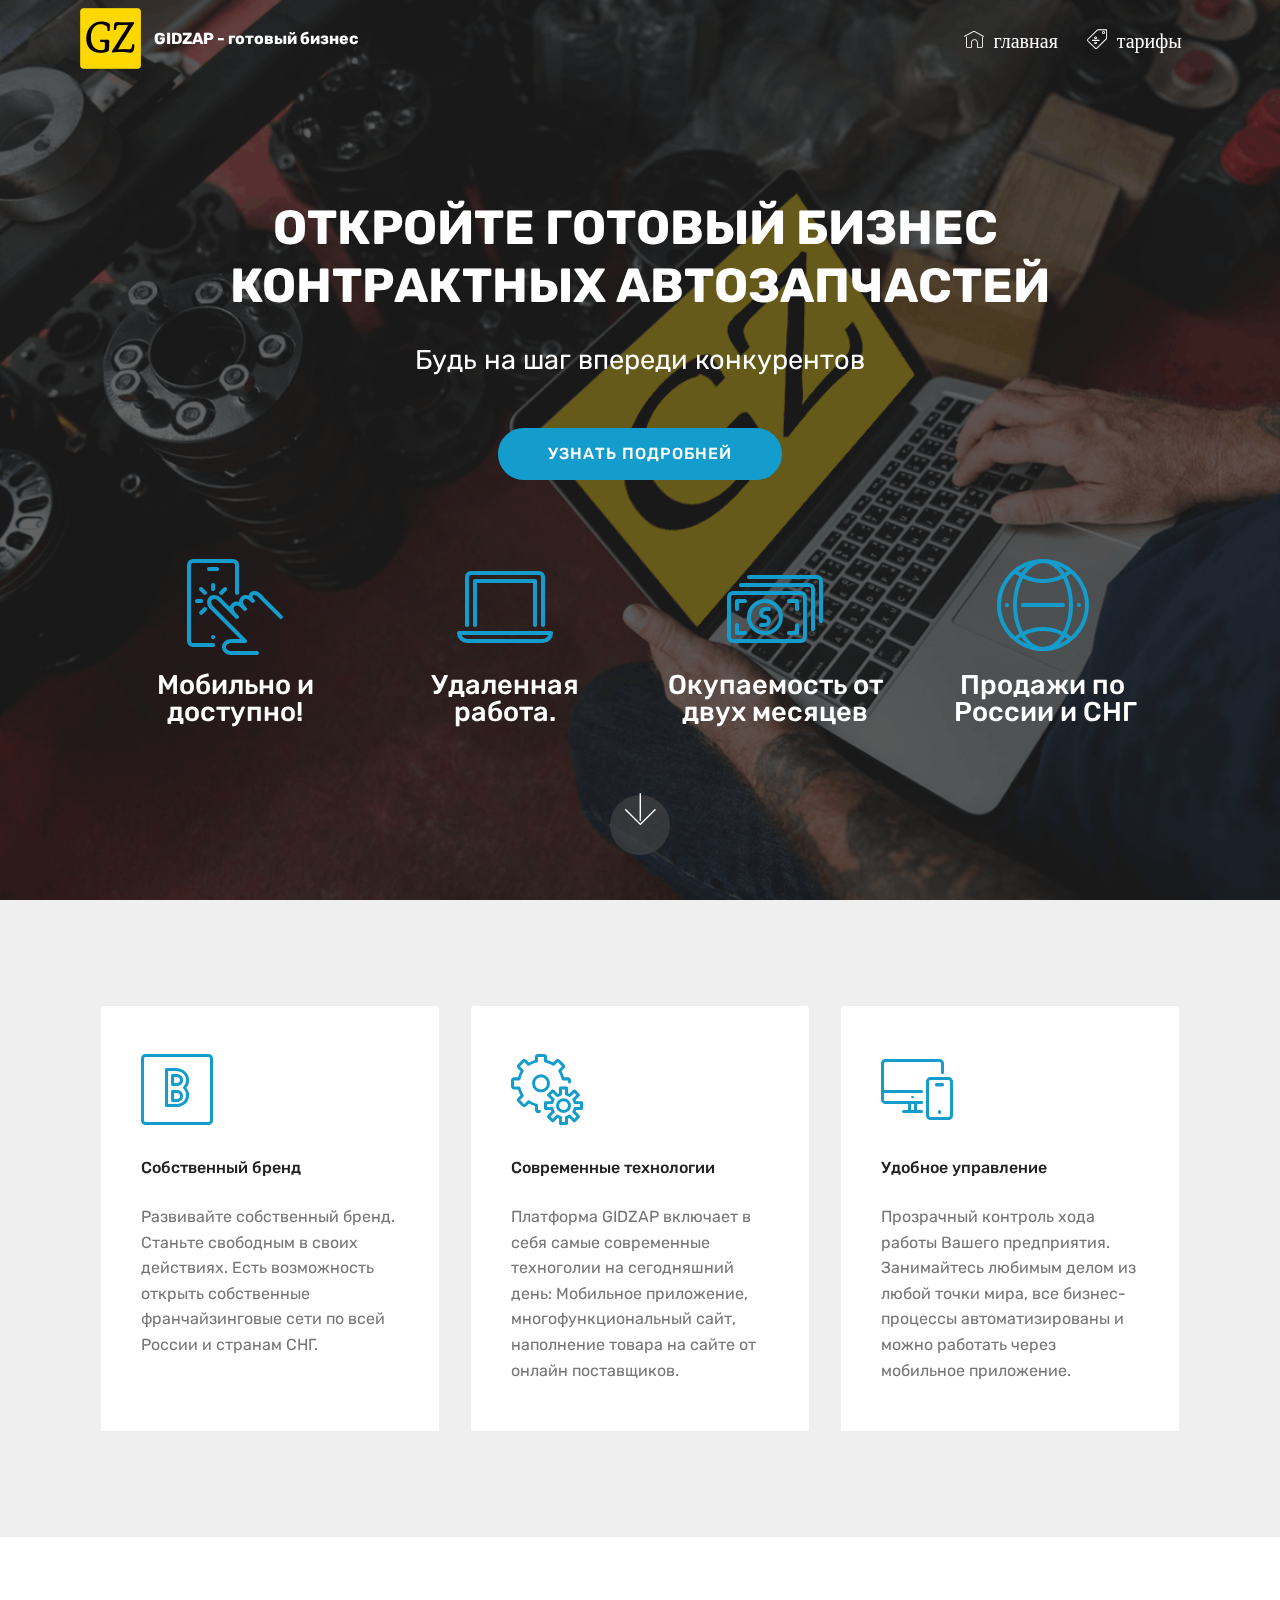
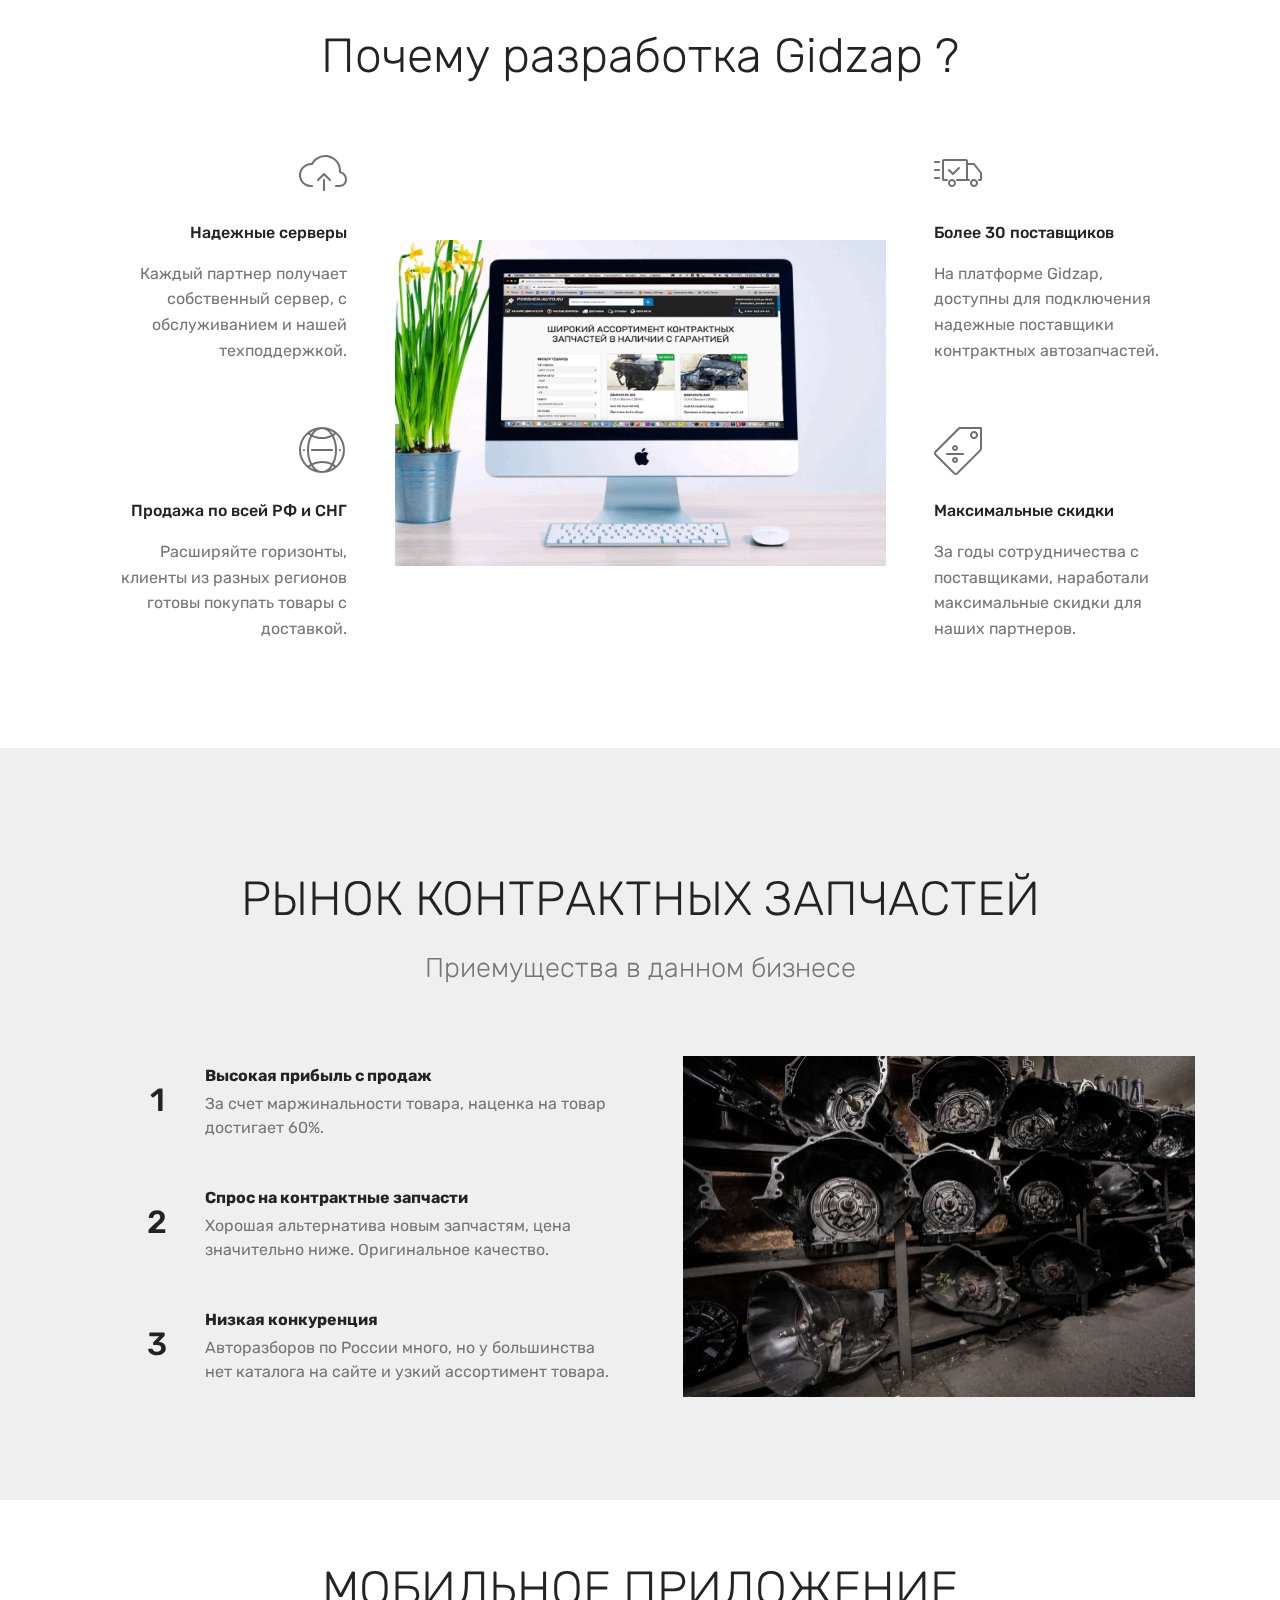
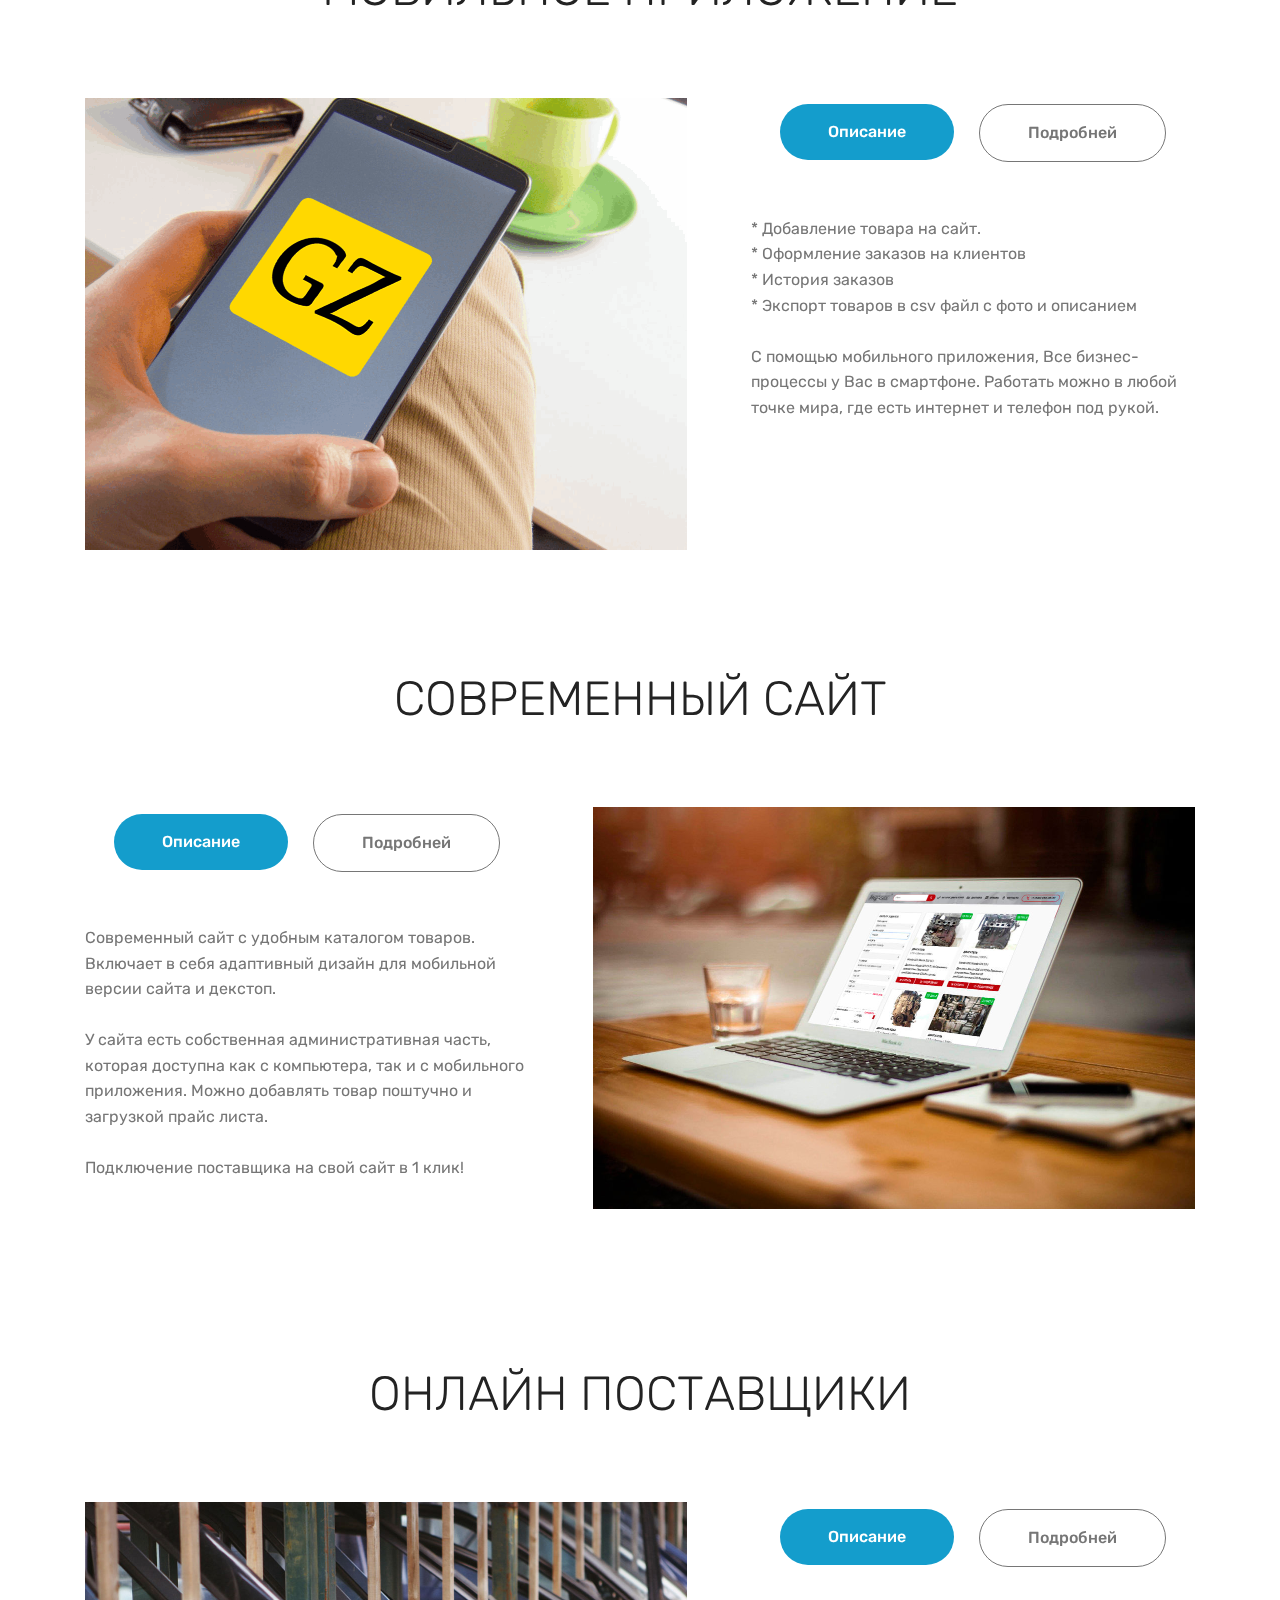
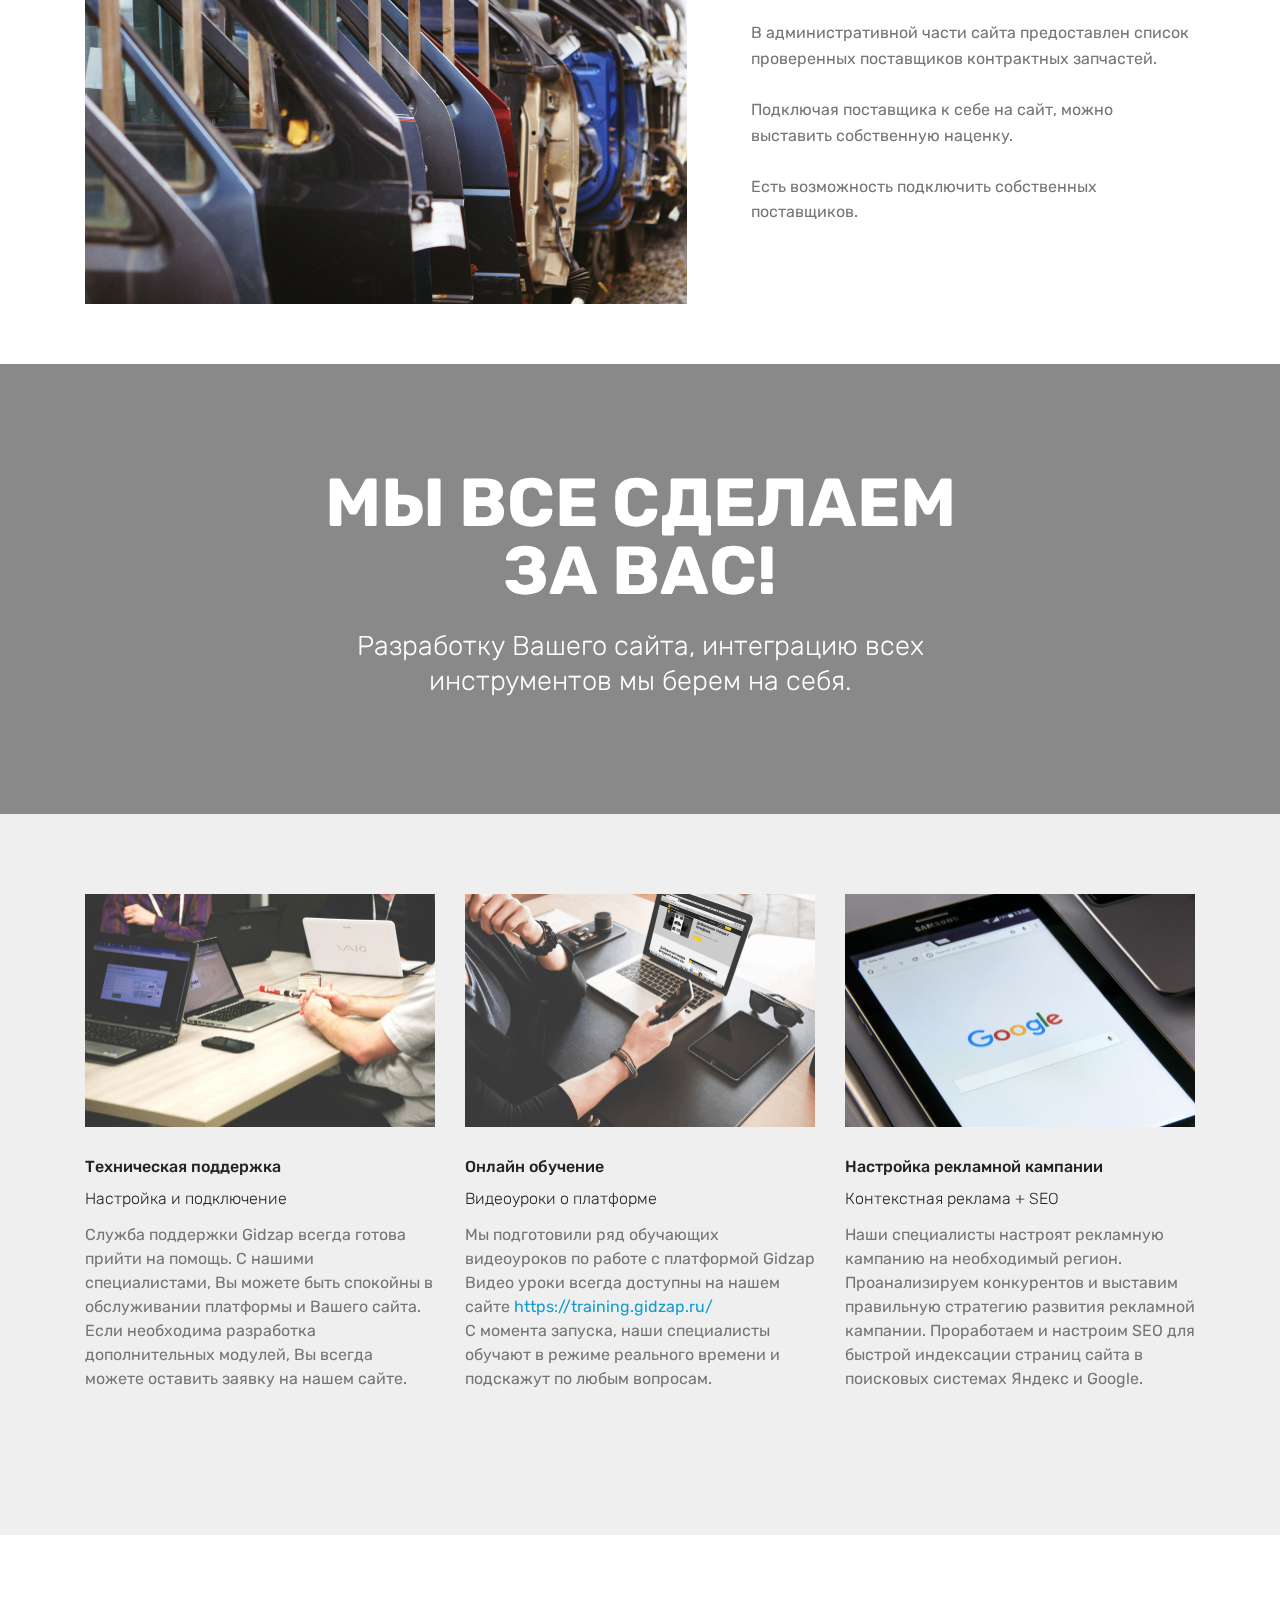
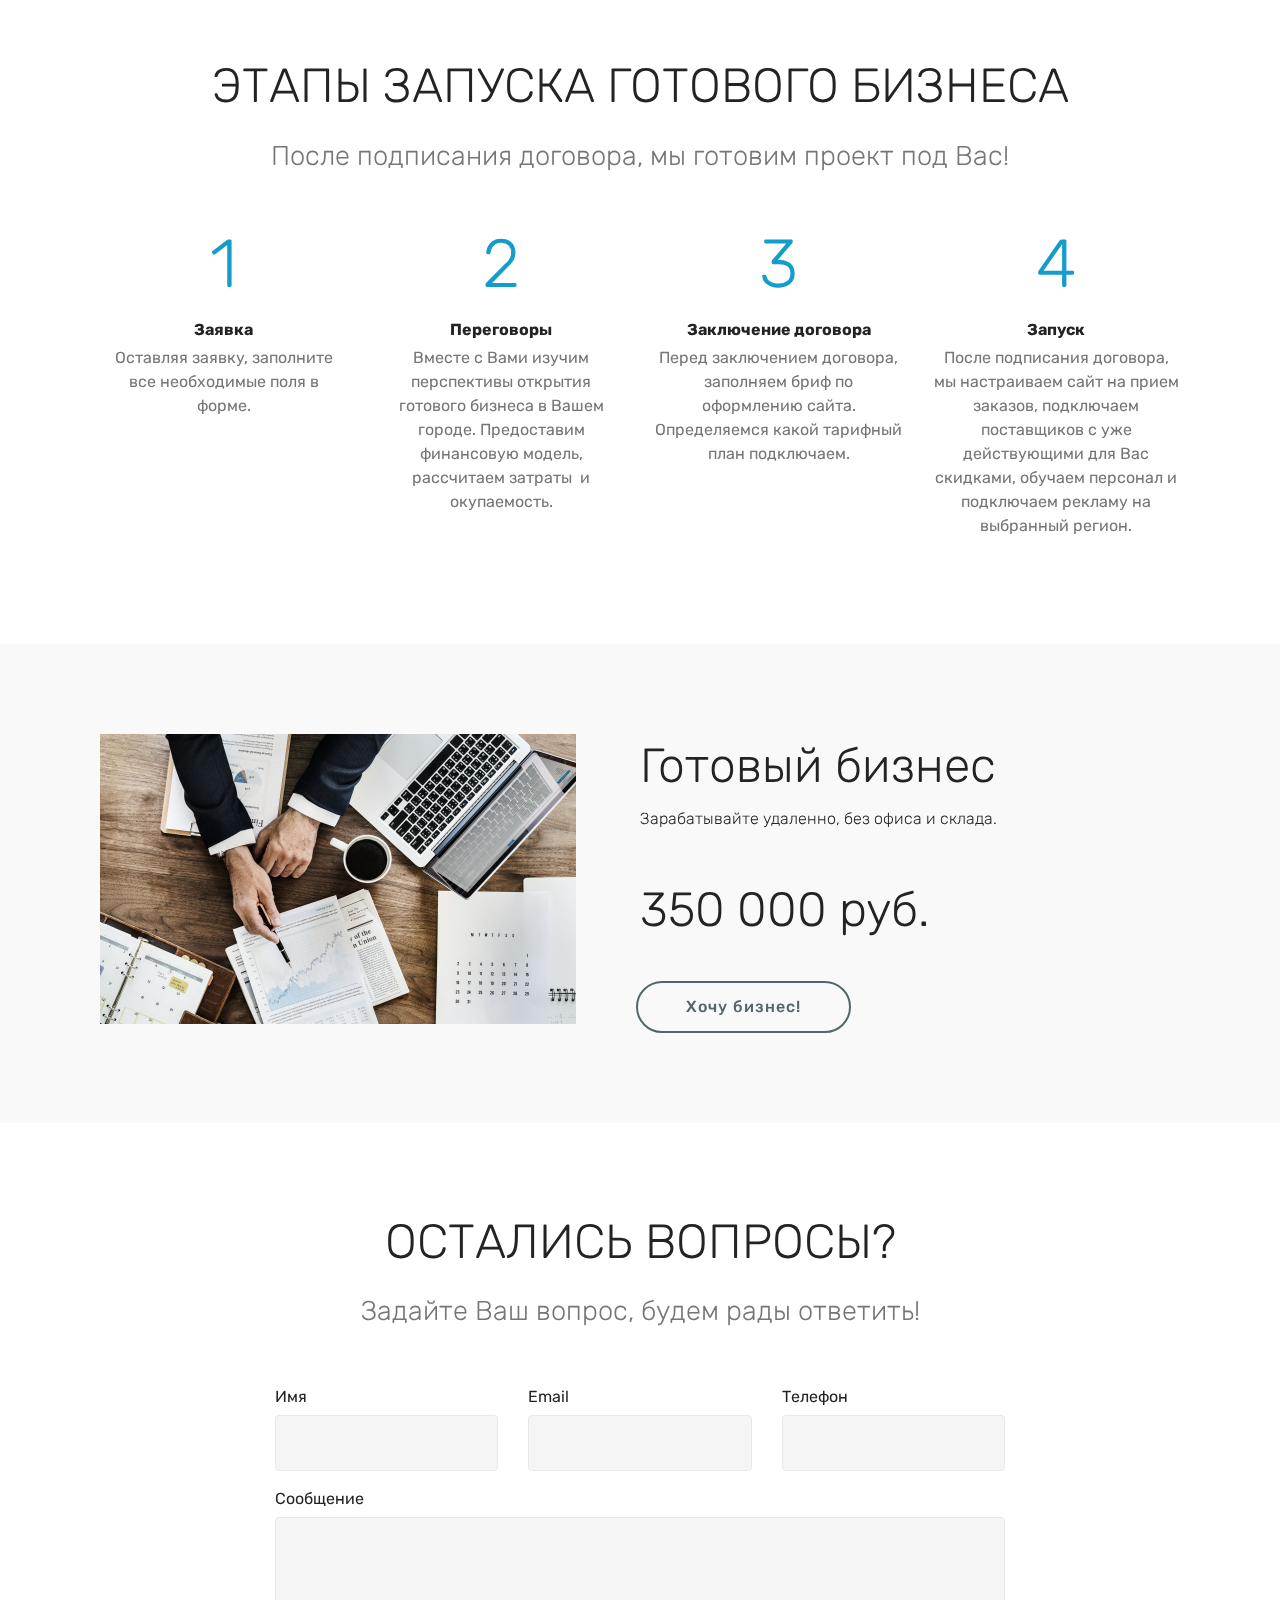
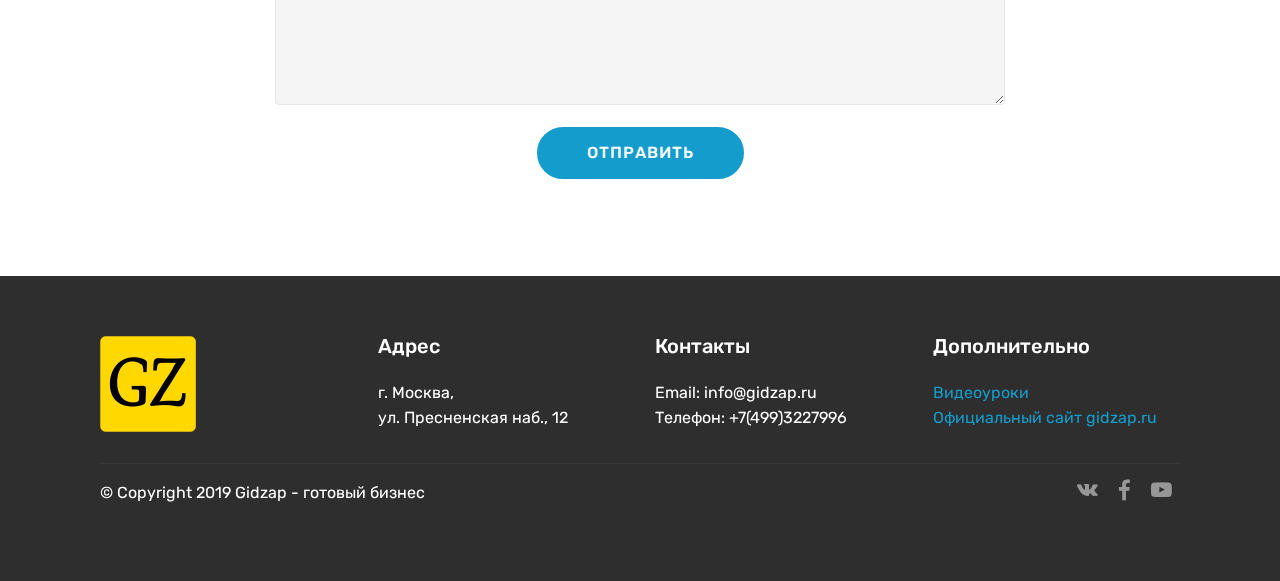
==== commit 2cefbca1: "create github pages" ====
--- a/index.html
+++ b/index.html
@@ -63,7 +63,7 @@
     </nav>
 </section>
 
-<section class="engine"><a href="https://mobirise.info/z">best css templates</a></section><section class="header12 cid-rSxPB7SouR mbr-fullscreen mbr-parallax-background" id="header12-e">
+<section class="engine"><a href="https://mobirise.info/o">portfolio site templates</a></section><section class="header12 cid-rSxPB7SouR mbr-fullscreen mbr-parallax-background" id="header12-e">
 
     
 
@@ -125,67 +125,6 @@
         <a href="#next">
             <i class="mbri-down mbr-iconfont"></i>
         </a>
-    </div>
-</section>
-
-<section class="counters3 counters cid-rVjJOxbJNU" id="counters3-1c">
-
-    
-
-    
-
-    <div class="container pt-4 mt-2">
-        <h2 class="mbr-section-title pb-3 align-center mbr-fonts-style display-2">Создаем прибыльные магазины контркнтых автозапчастей за 3 дня&nbsp;</h2>
-        
-        <div class="media-container-row">
-            <div class="media-block m-auto" style="width: 55%;">
-                <div class="mbr-figure">
-                    <img src="assets/images/image-from-rawpixel-id-380181-jpeg-736x448.jpg" alt="" title="">
-                </div>
-            </div>
-            <div class="cards-block">
-                <div class="cards-container">
-                    <div class="card px-3 align-left col-12">
-                        <div class="panel-item p-4 d-flex align-items-center">
-                            <div class="card-img pr-3 d-flex align-items-center align-left">
-                                
-                                <h3 class="count py-3 mbr-fonts-style display-7"><strong>350 000</strong></h3>
-                            </div>
-                            <div class="card-text">
-                                <h4 class="mbr-content-title mbr-bold mbr-fonts-style display-7">РУБ.</h4>
-                                <p class="mbr-content-text mbr-fonts-style display-7">Единоразовый платеж</p>
-                            </div>
-                        </div>
-                    </div>
-                    <div class="card px-3 align-left col-12">
-                        <div class="panel-item p-4 d-flex align-items-center">
-                            <div class="card-img pr-3 d-flex align-items-center align-left">
-                                
-                                <h3 class="count py-3 mbr-fonts-style display-7"><strong>1000</strong></h3>
-                            </div>
-                            <div class="card-text">
-                                <h4 class="mbr-content-title mbr-bold mbr-fonts-style display-7">
-                                    РУБ.</h4>
-                                <p class="mbr-content-text mbr-fonts-style display-7">Оплата хостинга</p>
-                            </div>
-                        </div>
-                    </div>
-                    <div class="card px-3 align-left col-12">
-                        <div class="panel-item p-4 d-flex align-items-center">
-                            <div class="card-img pr-3 d-flex align-items-center align-left">
-                                
-                                <h3 class="count py-3 mbr-fonts-style display-7"><strong>25 000</strong></h3>
-                            </div>
-                            <div class="card-text">
-                                <h4 class="mbr-content-title mbr-bold mbr-fonts-style display-7">РУБ.</h4>
-                                <p class="mbr-content-text mbr-fonts-style display-7">В среднем расходы на рекламу</p>
-                            </div>
-                        </div>
-                    </div>
-                    
-                </div>
-            </div>
-        </div>
     </div>
 </section>
 
@@ -778,15 +717,15 @@
         <div class="col-md-12">
             <div class="media-container-row">
                 <div class="mbr-figure" style="width: 50%;">
-                    <img src="assets/images/mbr-1-952x635.jpg" alt="Mobirise" title="">
+                    <img src="assets/images/image-from-rawpixel-id-380181-jpeg-952x580.jpg" alt="Mobirise" title="">
                 </div>
                 <div class="align-left aside-content">
                     <h2 class="mbr-title pt-2 mbr-fonts-style display-2">
                         Готовый бизнес</h2>
                     <div class="mbr-section-text">
                         <p class="mbr-text text1 pt-2 mbr-light mbr-fonts-style display-7">
-                            Начни зарабатывать с помощью телефона и ноутбука.<br></p>
-                        <p class="mbr-text text2 pt-4 mbr-light mbr-fonts-style display-2">350 000<font color="#767676"><strike>450 000</strike></font></p>
+                            Зарабатывайте удаленно, без офиса и склада.<br></p>
+                        <p class="mbr-text text2 pt-4 mbr-light mbr-fonts-style display-2">350 000 руб.</p>
                     </div>
                     <!--Btn-->
                     <div class="mbr-section-btn pt-3 align-left"><a href="mailto:info@gidzap.ru" class="btn btn-warning-outline display-4">Хочу бизнес!</a></div>
@@ -813,7 +752,7 @@
         <div class="row justify-content-center">
             <div class="media-container-column col-lg-8" data-form-type="formoid">
                 <!---Formbuilder Form--->
-                <form action="https://mobirise.com/" method="POST" class="mbr-form form-with-styler" data-form-title="Mobirise Form"><input type="hidden" name="email" data-form-email="true" value="GtzA+jPSDpoBfAzn84G2hihvly1iGvPi3IJR9ONnqaT7XghM0QKVqHWmdUTX1O8iHMR9UGgBYHtezMUZAos0hvIHBkX2CxTqKBZO84lkHtk+4kqjv0NlHiB5QMsB5fiM">
+                <form action="https://mobirise.com/" method="POST" class="mbr-form form-with-styler" data-form-title="Mobirise Form"><input type="hidden" name="email" data-form-email="true" value="VhrMDRPFcUZCmLI63n4Z2nYRXvXYlZ7uJjkUMNibbgOj/7RW+mHy+ZNLvZ/3tYAqdgwwHSj5ZGV1ihgTf9p0VhHPggUsex/jBlB9FnV3p3TcWmVHN1rST6NrOEEA7Vhw">
                     <div class="row">
                         <div hidden="hidden" data-form-alert="" class="alert alert-success col-12">Спасибо за заполнение анкеты!</div>
                         <div hidden="hidden" data-form-alert-danger="" class="alert alert-danger col-12">
--- a/assets/mobirise/css/mbr-additional.css
+++ b/assets/mobirise/css/mbr-additional.css
@@ -1128,87 +1128,6 @@
 .cid-rSxPB7SouR H1 {
   text-align: center;
 }
-.cid-rVjJOxbJNU {
-  padding-top: 90px;
-  padding-bottom: 90px;
-  background-color: #ffffff;
-}
-.cid-rVjJOxbJNU .mbr-section-subtitle {
-  color: #767676;
-  font-weight: 300;
-}
-.cid-rVjJOxbJNU .mbr-content-text {
-  color: #767676;
-  margin-bottom: 0;
-}
-.cid-rVjJOxbJNU .card {
-  word-wrap: break-word;
-  flex-shrink: 0;
-  -webkit-flex-shrink: 0;
-}
-@media (min-width: 992px) {
-  .cid-rVjJOxbJNU .cards-block {
-    border-top: 2px solid #efefef;
-  }
-}
-.cid-rVjJOxbJNU .cards-block .card {
-  border-bottom: 2px solid #efefef;
-  border-radius: 0;
-}
-.cid-rVjJOxbJNU .cards-container {
-  display: flex;
-  -webkit-flex-direction: row;
-  flex-direction: row;
-  -webkit-flex-wrap: wrap;
-  flex-wrap: wrap;
-  -webkit-justify-content: center;
-  justify-content: center;
-  word-break: break-word;
-}
-.cid-rVjJOxbJNU .media-block {
-  flex-shrink: 0;
-  -webkit-flex-shrink: 0;
-}
-@media (min-width: 992px) {
-  .cid-rVjJOxbJNU .media-block {
-    padding-left: 2rem;
-  }
-}
-.cid-rVjJOxbJNU .cards-block {
-  flex-basis: 100%;
-  -webkit-flex-basis: 100%;
-}
-@media (max-width: 991px) {
-  .cid-rVjJOxbJNU .media-block {
-    flex-basis: 100%;
-    -webkit-flex-basis: 100%;
-    padding-left: 0;
-    padding-bottom: 2rem;
-  }
-}
-@media (min-width: 768px) {
-  .cid-rVjJOxbJNU .count {
-    width: 100px;
-  }
-}
-@media (max-width: 767px) {
-  .cid-rVjJOxbJNU .panel-item {
-    -webkit-flex-wrap: wrap;
-    flex-wrap: wrap;
-  }
-  .cid-rVjJOxbJNU .card-img {
-    padding-bottom: 1rem;
-    padding-right: 0 !important;
-    margin: auto;
-  }
-}
-.cid-rVjJOxbJNU .media-container-row {
-  -webkit-flex-direction: row-reverse;
-  flex-direction: row-reverse;
-}
-.cid-rVjJOxbJNU .count {
-  text-align: center;
-}
 .cid-rSxWJBrUuQ {
   padding-top: 90px;
   padding-bottom: 90px;
--- a/assets/mobirise/css/mbr-additional.css
+++ b/assets/mobirise/css/mbr-additional.css
@@ -1128,87 +1128,6 @@
 .cid-rSxPB7SouR H1 {
   text-align: center;
 }
-.cid-rVjJOxbJNU {
-  padding-top: 90px;
-  padding-bottom: 90px;
-  background-color: #ffffff;
-}
-.cid-rVjJOxbJNU .mbr-section-subtitle {
-  color: #767676;
-  font-weight: 300;
-}
-.cid-rVjJOxbJNU .mbr-content-text {
-  color: #767676;
-  margin-bottom: 0;
-}
-.cid-rVjJOxbJNU .card {
-  word-wrap: break-word;
-  flex-shrink: 0;
-  -webkit-flex-shrink: 0;
-}
-@media (min-width: 992px) {
-  .cid-rVjJOxbJNU .cards-block {
-    border-top: 2px solid #efefef;
-  }
-}
-.cid-rVjJOxbJNU .cards-block .card {
-  border-bottom: 2px solid #efefef;
-  border-radius: 0;
-}
-.cid-rVjJOxbJNU .cards-container {
-  display: flex;
-  -webkit-flex-direction: row;
-  flex-direction: row;
-  -webkit-flex-wrap: wrap;
-  flex-wrap: wrap;
-  -webkit-justify-content: center;
-  justify-content: center;
-  word-break: break-word;
-}
-.cid-rVjJOxbJNU .media-block {
-  flex-shrink: 0;
-  -webkit-flex-shrink: 0;
-}
-@media (min-width: 992px) {
-  .cid-rVjJOxbJNU .media-block {
-    padding-left: 2rem;
-  }
-}
-.cid-rVjJOxbJNU .cards-block {
-  flex-basis: 100%;
-  -webkit-flex-basis: 100%;
-}
-@media (max-width: 991px) {
-  .cid-rVjJOxbJNU .media-block {
-    flex-basis: 100%;
-    -webkit-flex-basis: 100%;
-    padding-left: 0;
-    padding-bottom: 2rem;
-  }
-}
-@media (min-width: 768px) {
-  .cid-rVjJOxbJNU .count {
-    width: 100px;
-  }
-}
-@media (max-width: 767px) {
-  .cid-rVjJOxbJNU .panel-item {
-    -webkit-flex-wrap: wrap;
-    flex-wrap: wrap;
-  }
-  .cid-rVjJOxbJNU .card-img {
-    padding-bottom: 1rem;
-    padding-right: 0 !important;
-    margin: auto;
-  }
-}
-.cid-rVjJOxbJNU .media-container-row {
-  -webkit-flex-direction: row-reverse;
-  flex-direction: row-reverse;
-}
-.cid-rVjJOxbJNU .count {
-  text-align: center;
-}
 .cid-rSxWJBrUuQ {
   padding-top: 90px;
   padding-bottom: 90px;
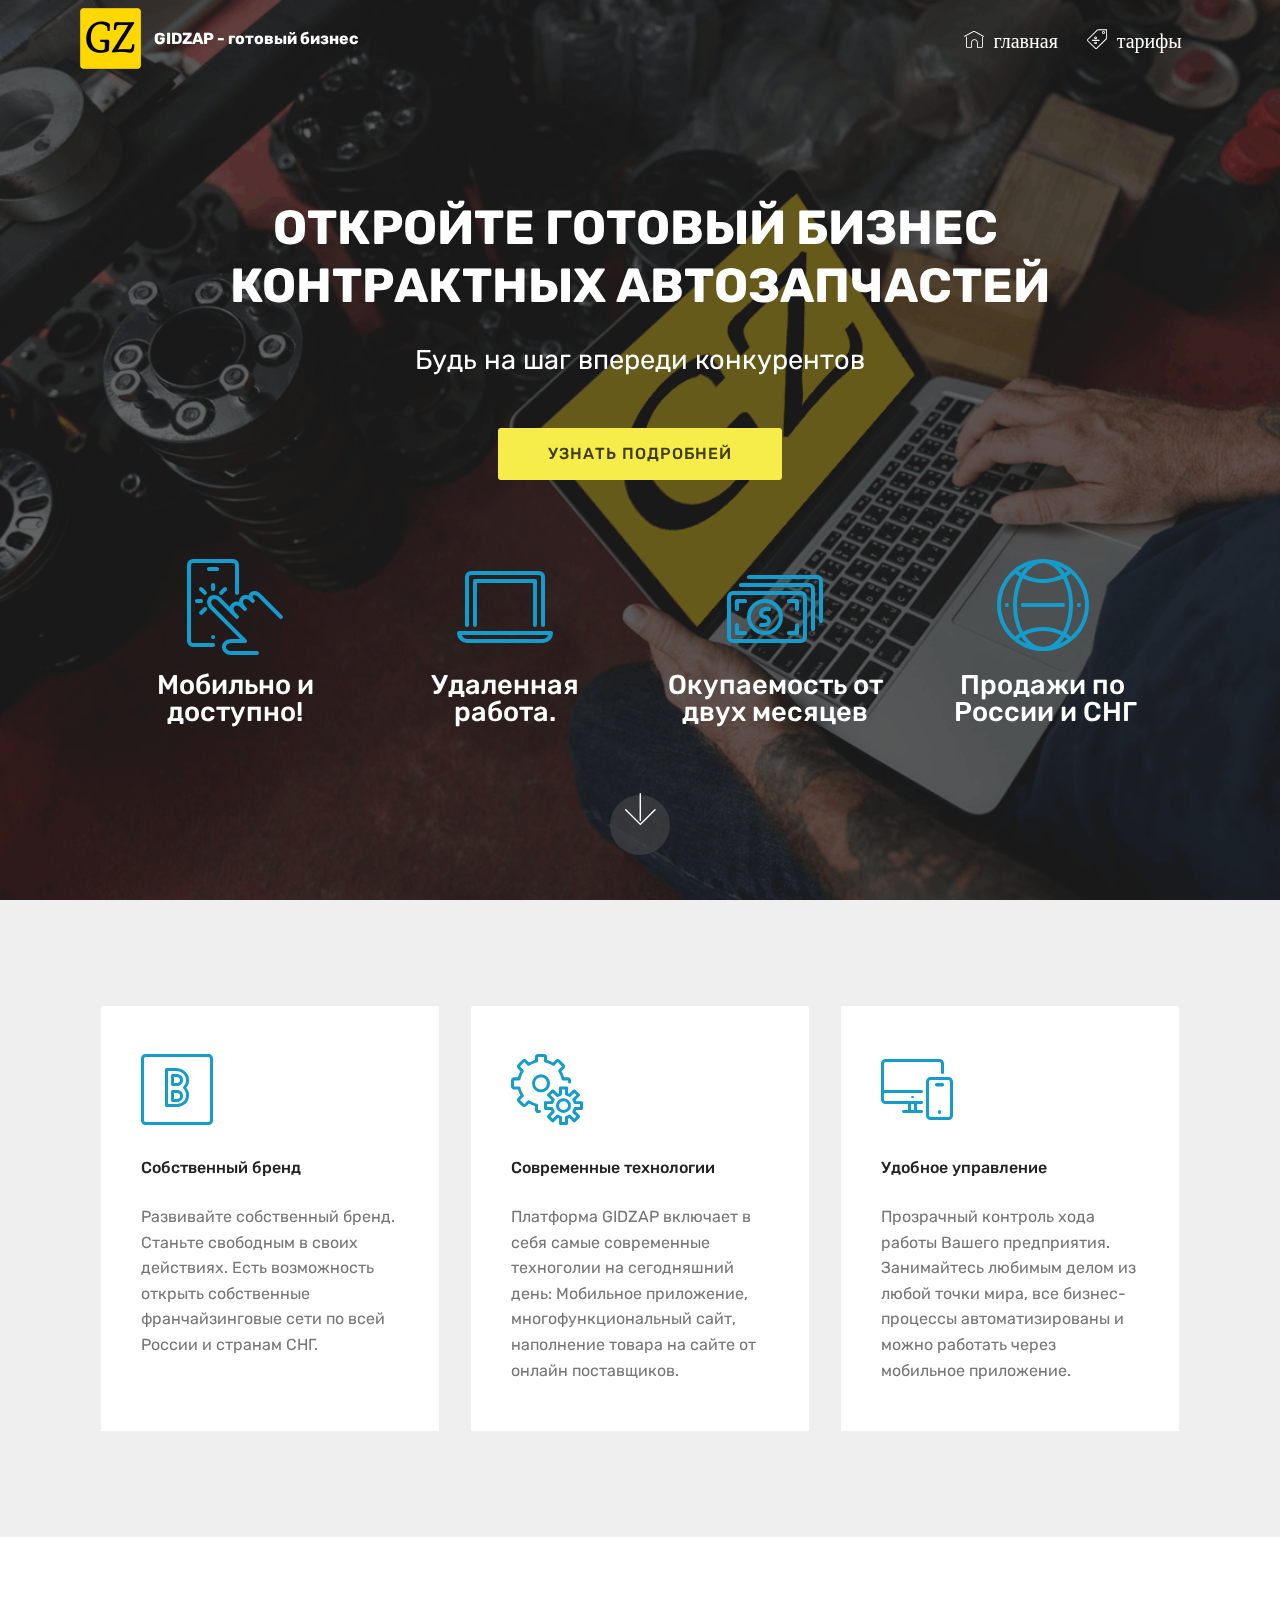
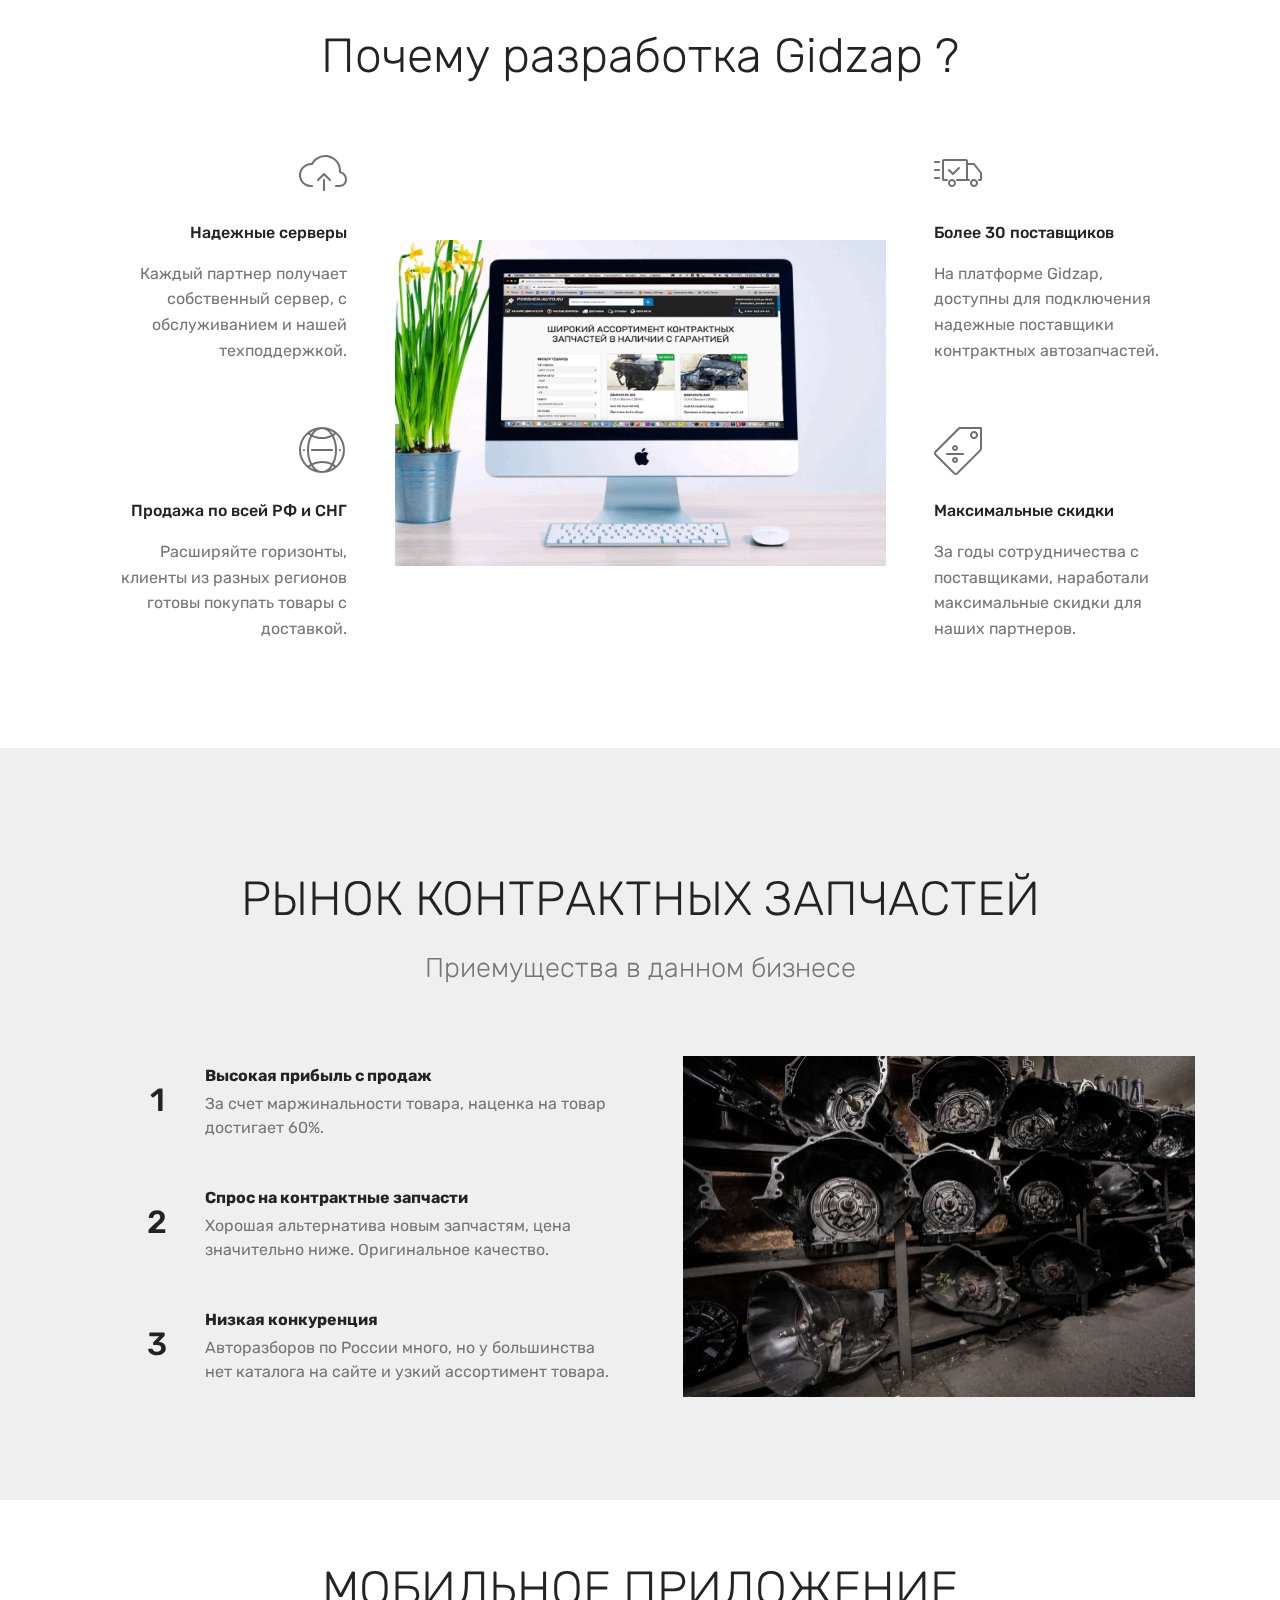
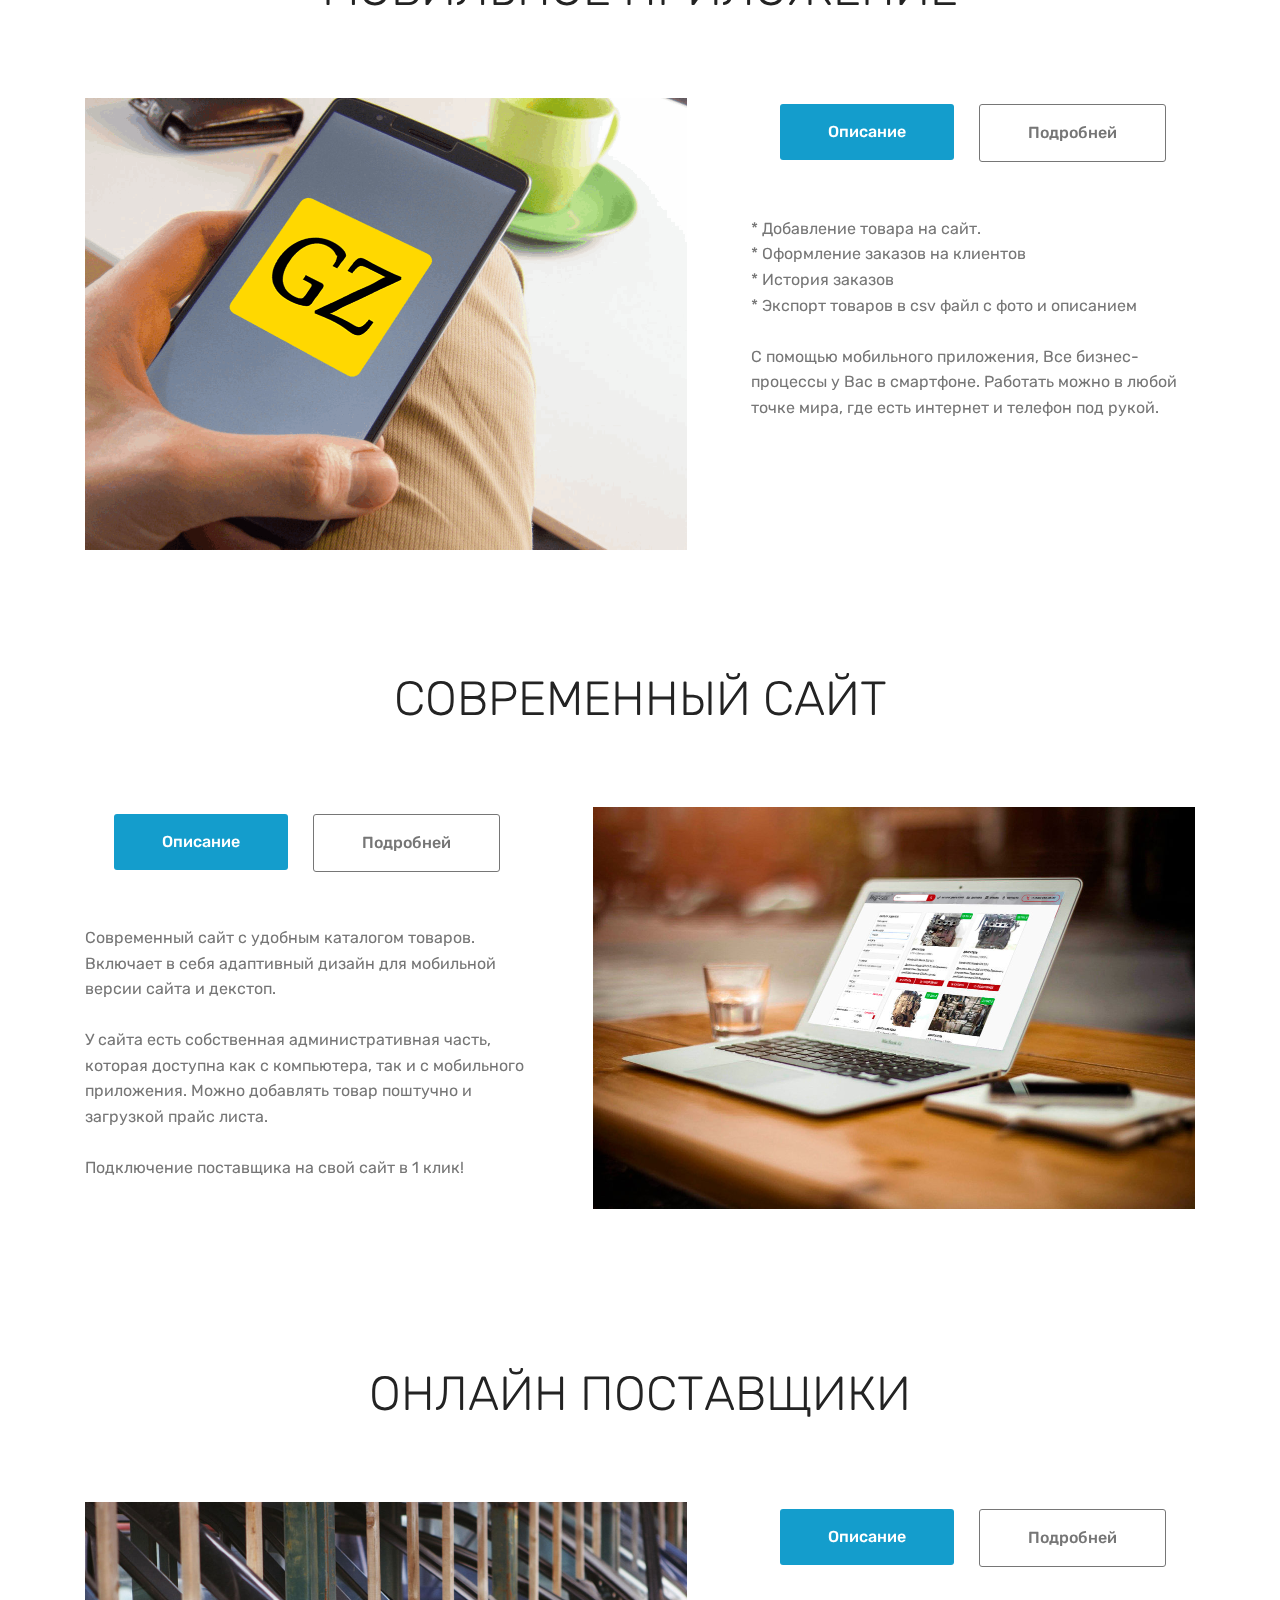
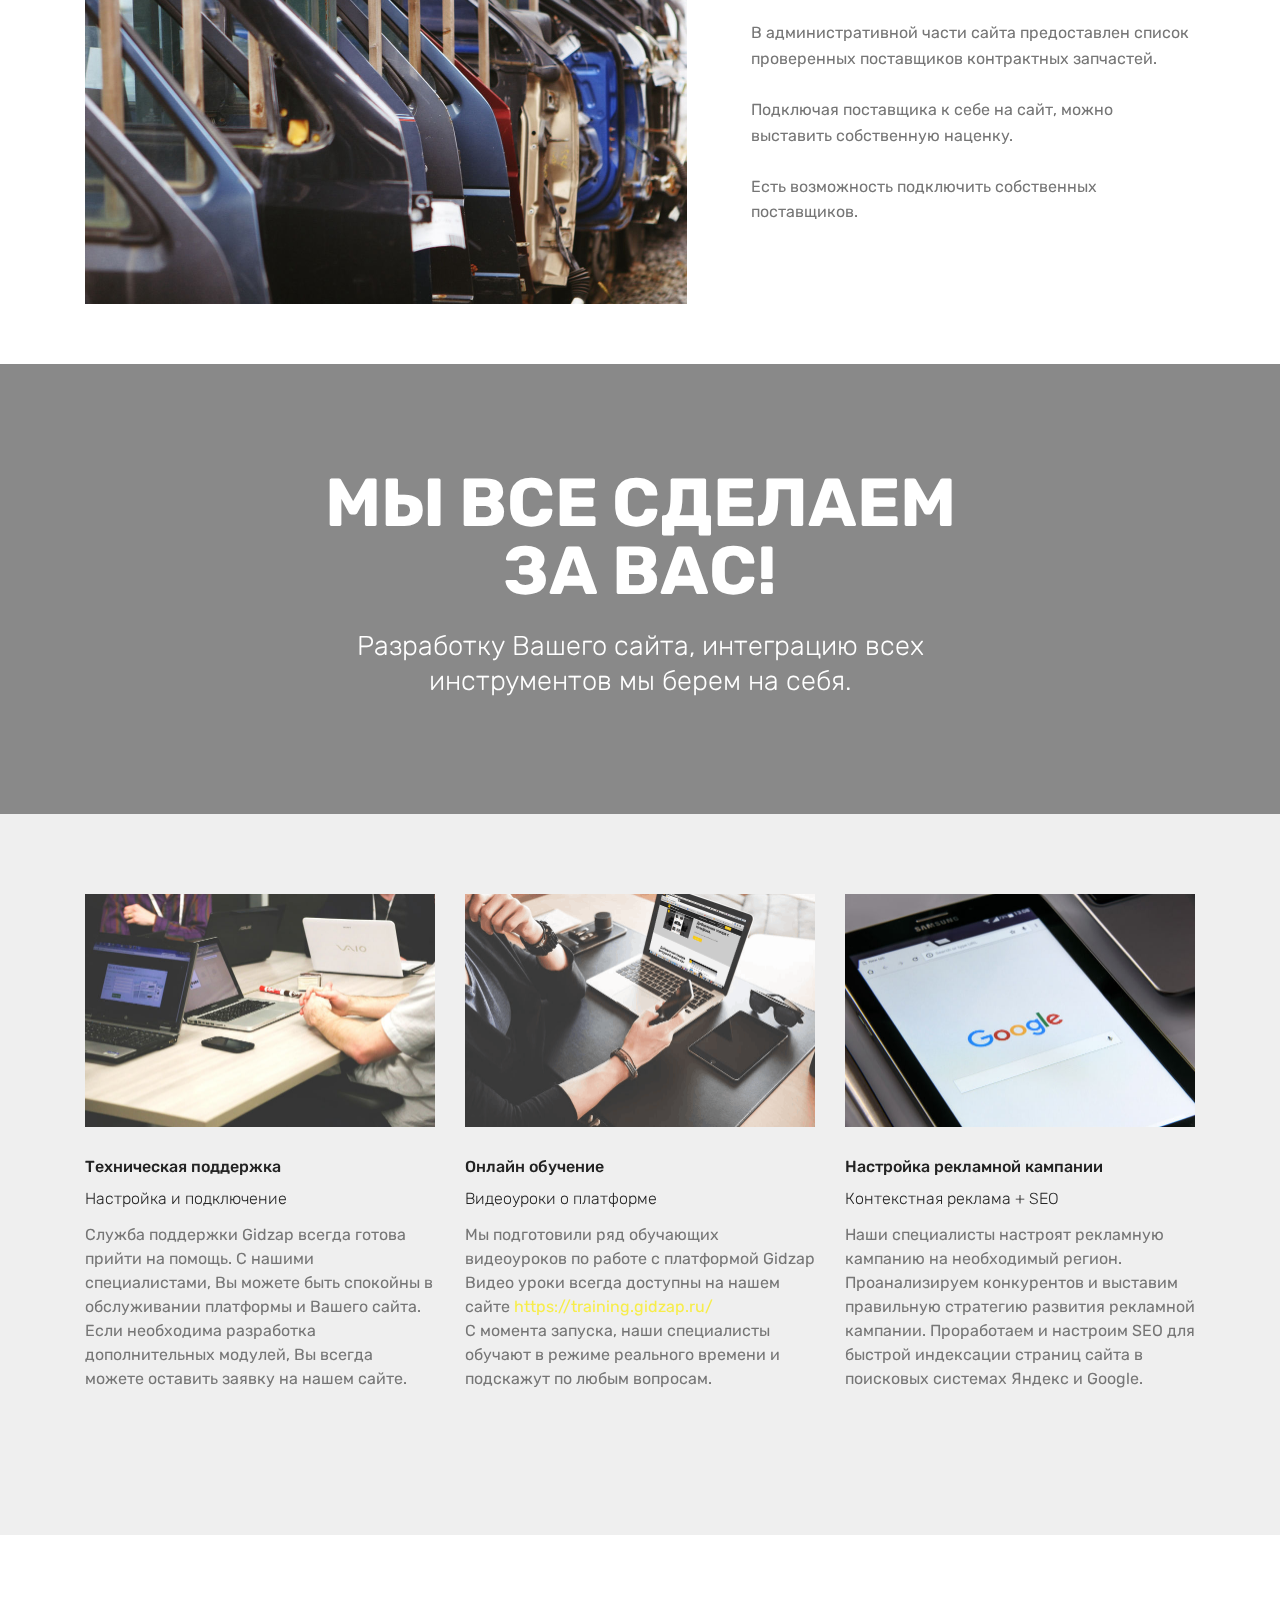
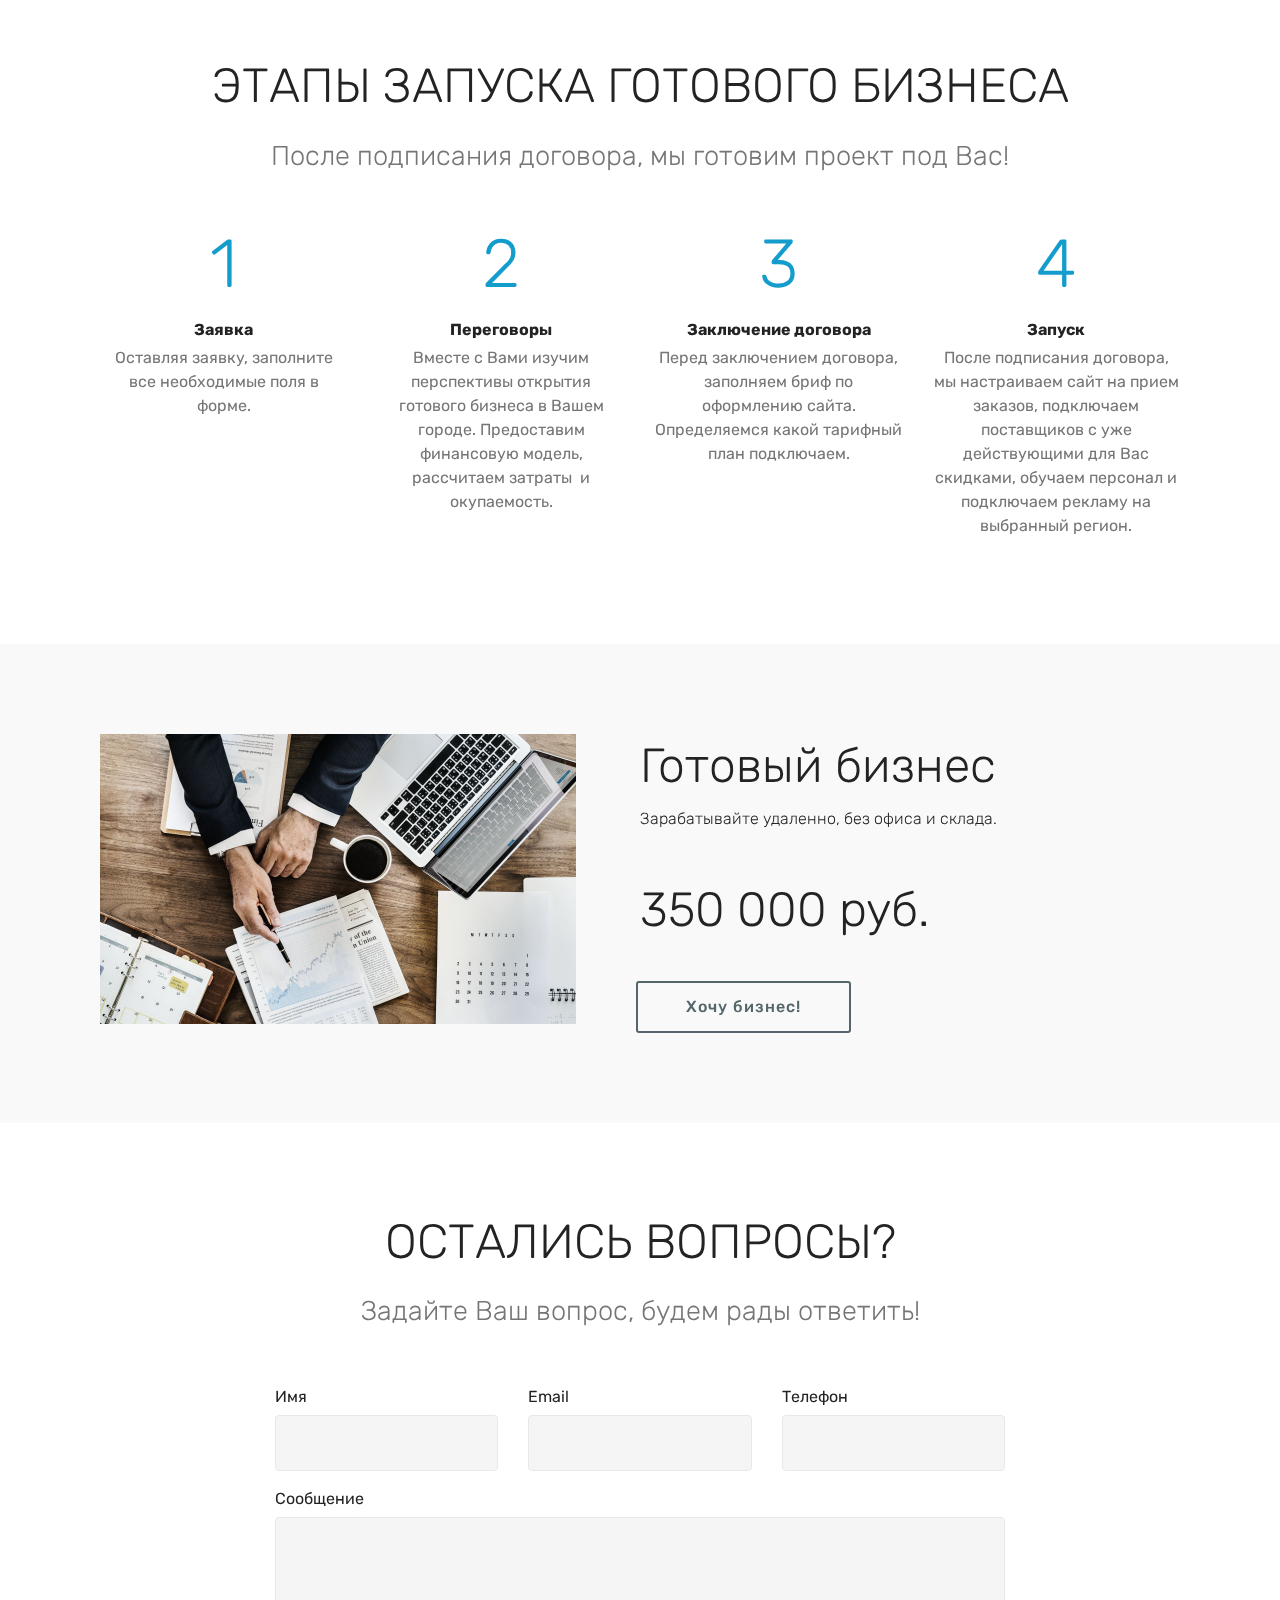
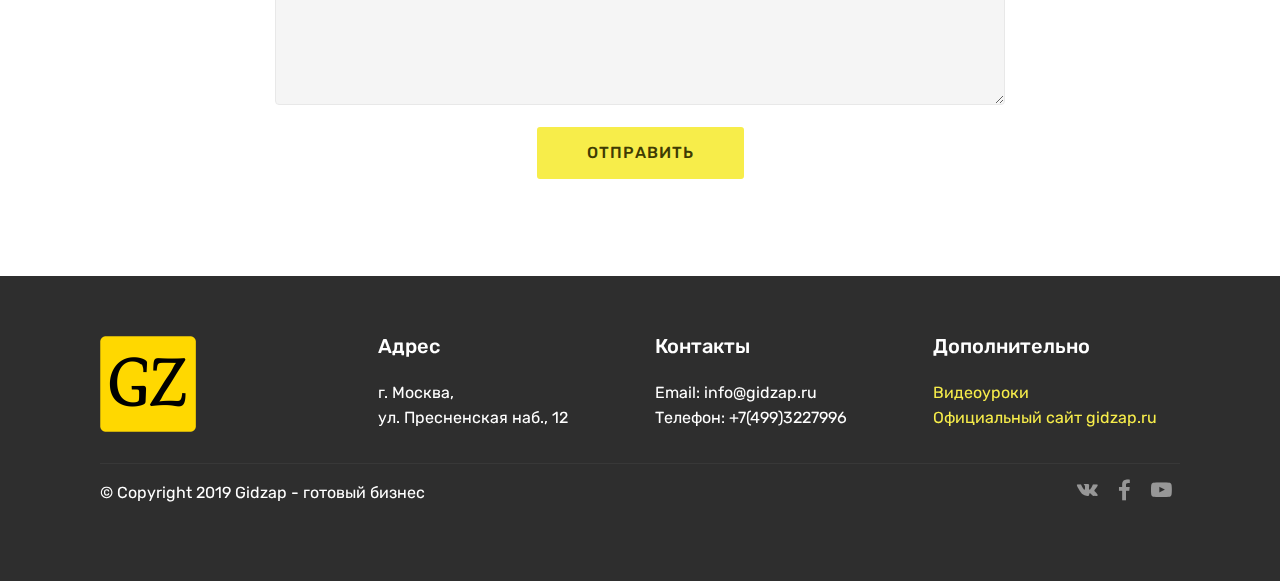
==== commit 9f942061: "create github pages" ====
--- a/index.html
+++ b/index.html
@@ -63,7 +63,7 @@
     </nav>
 </section>
 
-<section class="engine"><a href="https://mobirise.info/o">portfolio site templates</a></section><section class="header12 cid-rSxPB7SouR mbr-fullscreen mbr-parallax-background" id="header12-e">
+<section class="engine"><a href="https://mobirise.info/w">html5 templates</a></section><section class="header12 cid-rSxPB7SouR mbr-fullscreen mbr-parallax-background" id="header12-e">
 
     
 
@@ -77,7 +77,7 @@
                         <br>ОТКРОЙТЕ ГОТОВЫЙ БИЗНЕС&nbsp;<br>КОНТРАКТНЫХ АВТОЗАПЧАСТЕЙ</h1>
                     <p class="mbr-text pb-3 mbr-white mbr-fonts-style display-5">
                         Будь на шаг впереди конкурентов</p>
-                    <div class="mbr-section-btn align-center py-2"><a class="btn btn-md btn-primary display-4" href="index.html#form3-1f">УЗНАТЬ ПОДРОБНЕЙ</a></div>
+                    <div class="mbr-section-btn align-center py-2"><a class="btn btn-md btn-primary display-4" href="https://business.gidzap.ru/onclick="Marquiz.showModal('5eb8330174533f004456d827')">УЗНАТЬ ПОДРОБНЕЙ</a></div>
 
                     <div class="icons-media-container mbr-white">
                         <div class="card col-12 col-md-6 col-lg-3">
@@ -752,7 +752,7 @@
         <div class="row justify-content-center">
             <div class="media-container-column col-lg-8" data-form-type="formoid">
                 <!---Formbuilder Form--->
-                <form action="https://mobirise.com/" method="POST" class="mbr-form form-with-styler" data-form-title="Mobirise Form"><input type="hidden" name="email" data-form-email="true" value="VhrMDRPFcUZCmLI63n4Z2nYRXvXYlZ7uJjkUMNibbgOj/7RW+mHy+ZNLvZ/3tYAqdgwwHSj5ZGV1ihgTf9p0VhHPggUsex/jBlB9FnV3p3TcWmVHN1rST6NrOEEA7Vhw">
+                <form action="https://mobirise.com/" method="POST" class="mbr-form form-with-styler" data-form-title="Mobirise Form"><input type="hidden" name="email" data-form-email="true" value="bduXwveN8zAWC7kMQLO1RFM3/62xp0HOhUtdIX7MQFWLblPq62InZsxOqY3QLbF473cW/LJpR32KZM/83/mG0XrWZErDhT/t3i1Uey+EUL4U3FMeloHAO/FJE9AuUwym">
                     <div class="row">
                         <div hidden="hidden" data-form-alert="" class="alert alert-success col-12">Спасибо за заполнение анкеты!</div>
                         <div hidden="hidden" data-form-alert-danger="" class="alert alert-danger col-12">
--- a/assets/mobirise/css/mbr-additional.css
+++ b/assets/mobirise/css/mbr-additional.css
@@ -92,7 +92,7 @@
   border-radius: 3px;
 }
 .bg-primary {
-  background-color: #149dcc !important;
+  background-color: #f7ed4a !important;
 }
 .bg-success {
   background-color: #f7ed4a !important;
@@ -108,23 +108,23 @@
 }
 .btn-primary,
 .btn-primary:active {
-  background-color: #149dcc !important;
-  border-color: #149dcc !important;
-  color: #ffffff !important;
+  background-color: #f7ed4a !important;
+  border-color: #f7ed4a !important;
+  color: #3f3c03 !important;
 }
 .btn-primary:hover,
 .btn-primary:focus,
 .btn-primary.focus,
 .btn-primary.active {
-  color: #ffffff !important;
-  background-color: #0d6786 !important;
-  border-color: #0d6786 !important;
+  color: #3f3c03 !important;
+  background-color: #eadd0a !important;
+  border-color: #eadd0a !important;
 }
 .btn-primary.disabled,
 .btn-primary:disabled {
-  color: #ffffff !important;
-  background-color: #0d6786 !important;
-  border-color: #0d6786 !important;
+  color: #3f3c03 !important;
+  background-color: #eadd0a !important;
+  border-color: #eadd0a !important;
 }
 .btn-secondary,
 .btn-secondary:active {
@@ -272,22 +272,22 @@
 .btn-primary-outline,
 .btn-primary-outline:active {
   background: none;
-  border-color: #0b566f;
-  color: #0b566f;
+  border-color: #d2c609;
+  color: #d2c609;
 }
 .btn-primary-outline:hover,
 .btn-primary-outline:focus,
 .btn-primary-outline.focus,
 .btn-primary-outline.active {
-  color: #ffffff;
-  background-color: #149dcc;
-  border-color: #149dcc;
+  color: #3f3c03;
+  background-color: #f7ed4a;
+  border-color: #f7ed4a;
 }
 .btn-primary-outline.disabled,
 .btn-primary-outline:disabled {
-  color: #ffffff !important;
-  background-color: #149dcc !important;
-  border-color: #149dcc !important;
+  color: #3f3c03 !important;
+  background-color: #f7ed4a !important;
+  border-color: #f7ed4a !important;
 }
 .btn-secondary-outline,
 .btn-secondary-outline:active {
@@ -424,7 +424,7 @@
   border-color: #ffffff;
 }
 .text-primary {
-  color: #149dcc !important;
+  color: #f7ed4a !important;
 }
 .text-secondary {
   color: #ff3366 !important;
@@ -449,7 +449,7 @@
 }
 a.text-primary:hover,
 a.text-primary:focus {
-  color: #0b566f !important;
+  color: #d2c609 !important;
 }
 a.text-secondary:hover,
 a.text-secondary:focus {
@@ -491,39 +491,25 @@
 .alert-danger {
   background-color: #b1a374;
 }
-.mbr-section-btn a.btn:not(.btn-form) {
-  border-radius: 100px;
-}
 .mbr-section-btn a.btn:not(.btn-form):hover,
 .mbr-section-btn a.btn:not(.btn-form):focus {
   box-shadow: none !important;
 }
-.mbr-section-btn a.btn:not(.btn-form):hover,
-.mbr-section-btn a.btn:not(.btn-form):focus {
-  box-shadow: 0 10px 40px 0 rgba(0, 0, 0, 0.2) !important;
-  -webkit-box-shadow: 0 10px 40px 0 rgba(0, 0, 0, 0.2) !important;
-}
-.mbr-gallery-filter li a {
-  border-radius: 100px !important;
-}
 .mbr-gallery-filter li.active .btn {
-  background-color: #149dcc;
-  border-color: #149dcc;
-  color: #ffffff;
+  background-color: #f7ed4a;
+  border-color: #f7ed4a;
+  color: #585304;
 }
 .mbr-gallery-filter li.active .btn:focus {
   box-shadow: none;
 }
-.nav-tabs .nav-link {
-  border-radius: 100px !important;
-}
 a,
 a:hover {
-  color: #149dcc;
+  color: #f7ed4a;
 }
 .mbr-plan-header.bg-primary .mbr-plan-subtitle,
 .mbr-plan-header.bg-primary .mbr-plan-price-desc {
-  color: #b4e6f8;
+  color: #ffffff;
 }
 .mbr-plan-header.bg-success .mbr-plan-subtitle,
 .mbr-plan-header.bg-success .mbr-plan-price-desc {
@@ -554,51 +540,12 @@
   font-size: 1.6rem;
 }
 blockquote {
-  border-color: #149dcc;
+  border-color: #f7ed4a;
 }
 /* Forms */
 .mbr-form .btn {
   margin: .4rem 0;
 }
-.mbr-form .input-group-btn a.btn {
-  border-radius: 100px !important;
-}
-.mbr-form .input-group-btn a.btn:hover {
-  box-shadow: 0 10px 40px 0 rgba(0, 0, 0, 0.2);
-}
-.mbr-form .input-group-btn button[type="submit"] {
-  border-radius: 100px !important;
-  padding: 1rem 3rem;
-}
-.mbr-form .input-group-btn button[type="submit"]:hover {
-  box-shadow: 0 10px 40px 0 rgba(0, 0, 0, 0.2);
-}
-.form2 .form-control {
-  border-top-left-radius: 100px;
-  border-bottom-left-radius: 100px;
-}
-.form2 .input-group-btn a.btn {
-  border-top-left-radius: 0 !important;
-  border-bottom-left-radius: 0 !important;
-}
-.form2 .input-group-btn button[type="submit"] {
-  border-top-left-radius: 0 !important;
-  border-bottom-left-radius: 0 !important;
-}
-.form3 input[type="email"] {
-  border-radius: 100px !important;
-}
-@media (max-width: 349px) {
-  .form2 input[type="email"] {
-    border-radius: 100px !important;
-  }
-  .form2 .input-group-btn a.btn {
-    border-radius: 100px !important;
-  }
-  .form2 .input-group-btn button[type="submit"] {
-    border-radius: 100px !important;
-  }
-}
 @media (max-width: 767px) {
   .btn {
     font-size: .75rem !important;
@@ -610,45 +557,13 @@
 /* Footer */
 .mbr-footer-content li::before,
 .mbr-footer .mbr-contacts li::before {
-  background: #149dcc;
+  background: #f7ed4a;
 }
 .mbr-footer-content li a:hover,
 .mbr-footer .mbr-contacts li a:hover {
-  color: #149dcc;
-}
-.footer3 input[type="email"],
-.footer4 input[type="email"] {
-  border-radius: 100px !important;
-}
-.footer3 .input-group-btn a.btn,
-.footer4 .input-group-btn a.btn {
-  border-radius: 100px !important;
-}
-.footer3 .input-group-btn button[type="submit"],
-.footer4 .input-group-btn button[type="submit"] {
-  border-radius: 100px !important;
+  color: #f7ed4a;
 }
 /* Headers*/
-.header13 .form-inline input[type="email"],
-.header14 .form-inline input[type="email"] {
-  border-radius: 100px;
-}
-.header13 .form-inline input[type="text"],
-.header14 .form-inline input[type="text"] {
-  border-radius: 100px;
-}
-.header13 .form-inline input[type="tel"],
-.header14 .form-inline input[type="tel"] {
-  border-radius: 100px;
-}
-.header13 .form-inline a.btn,
-.header14 .form-inline a.btn {
-  border-radius: 100px;
-}
-.header13 .form-inline button,
-.header14 .form-inline button {
-  border-radius: 100px !important;
-}
 @media screen and (-ms-high-contrast: active), (-ms-high-contrast: none) {
   .card-wrapper {
     flex: auto !important;
@@ -656,8 +571,8 @@
 }
 .jq-selectbox li:hover,
 .jq-selectbox li.selected {
-  background-color: #149dcc;
-  color: #ffffff;
+  background-color: #f7ed4a;
+  color: #000000;
 }
 .jq-selectbox .jq-selectbox__trigger-arrow,
 .jq-number__spin.minus:after,
@@ -669,14 +584,14 @@
 .jq-selectbox:hover .jq-selectbox__trigger-arrow,
 .jq-number__spin.minus:hover:after,
 .jq-number__spin.plus:hover:after {
-  border-top-color: #149dcc;
-  border-bottom-color: #149dcc;
+  border-top-color: #f7ed4a;
+  border-bottom-color: #f7ed4a;
 }
 .xdsoft_datetimepicker .xdsoft_calendar td.xdsoft_default,
 .xdsoft_datetimepicker .xdsoft_calendar td.xdsoft_current,
 .xdsoft_datetimepicker .xdsoft_timepicker .xdsoft_time_box > div > div.xdsoft_current {
-  color: #ffffff !important;
-  background-color: #149dcc !important;
+  color: #000000 !important;
+  background-color: #f7ed4a !important;
   box-shadow: none !important;
 }
 .xdsoft_datetimepicker .xdsoft_calendar td:hover,
@@ -705,7 +620,7 @@
   top: 50%;
   left: 50%;
   transform: translateX(-50%) translateY(-50%);
-  background-image: url("data:image/svg+xml;charset=UTF-8,%3csvg width='32' height='32' viewBox='0 0 64 64' xmlns='http://www.w3.org/2000/svg' stroke='%23149dcc' %3e%3cg fill='none' fill-rule='evenodd'%3e%3cg transform='translate(16 16)' stroke-width='2'%3e%3ccircle stroke-opacity='.5' cx='16' cy='16' r='16'/%3e%3cpath d='M32 16c0-9.94-8.06-16-16-16'%3e%3canimateTransform attributeName='transform' type='rotate' from='0 16 16' to='360 16 16' dur='1s' repeatCount='indefinite'/%3e%3c/path%3e%3c/g%3e%3c/g%3e%3c/svg%3e");
+  background-image: url("data:image/svg+xml;charset=UTF-8,%3csvg width='32' height='32' viewBox='0 0 64 64' xmlns='http://www.w3.org/2000/svg' stroke='%23f7ed4a' %3e%3cg fill='none' fill-rule='evenodd'%3e%3cg transform='translate(16 16)' stroke-width='2'%3e%3ccircle stroke-opacity='.5' cx='16' cy='16' r='16'/%3e%3cpath d='M32 16c0-9.94-8.06-16-16-16'%3e%3canimateTransform attributeName='transform' type='rotate' from='0 16 16' to='360 16 16' dur='1s' repeatCount='indefinite'/%3e%3c/path%3e%3c/g%3e%3c/g%3e%3c/svg%3e");
 }
 section.lazy-placeholder:after {
   opacity: 0.3;
--- a/assets/mobirise/css/mbr-additional.css
+++ b/assets/mobirise/css/mbr-additional.css
@@ -92,7 +92,7 @@
   border-radius: 3px;
 }
 .bg-primary {
-  background-color: #149dcc !important;
+  background-color: #f7ed4a !important;
 }
 .bg-success {
   background-color: #f7ed4a !important;
@@ -108,23 +108,23 @@
 }
 .btn-primary,
 .btn-primary:active {
-  background-color: #149dcc !important;
-  border-color: #149dcc !important;
-  color: #ffffff !important;
+  background-color: #f7ed4a !important;
+  border-color: #f7ed4a !important;
+  color: #3f3c03 !important;
 }
 .btn-primary:hover,
 .btn-primary:focus,
 .btn-primary.focus,
 .btn-primary.active {
-  color: #ffffff !important;
-  background-color: #0d6786 !important;
-  border-color: #0d6786 !important;
+  color: #3f3c03 !important;
+  background-color: #eadd0a !important;
+  border-color: #eadd0a !important;
 }
 .btn-primary.disabled,
 .btn-primary:disabled {
-  color: #ffffff !important;
-  background-color: #0d6786 !important;
-  border-color: #0d6786 !important;
+  color: #3f3c03 !important;
+  background-color: #eadd0a !important;
+  border-color: #eadd0a !important;
 }
 .btn-secondary,
 .btn-secondary:active {
@@ -272,22 +272,22 @@
 .btn-primary-outline,
 .btn-primary-outline:active {
   background: none;
-  border-color: #0b566f;
-  color: #0b566f;
+  border-color: #d2c609;
+  color: #d2c609;
 }
 .btn-primary-outline:hover,
 .btn-primary-outline:focus,
 .btn-primary-outline.focus,
 .btn-primary-outline.active {
-  color: #ffffff;
-  background-color: #149dcc;
-  border-color: #149dcc;
+  color: #3f3c03;
+  background-color: #f7ed4a;
+  border-color: #f7ed4a;
 }
 .btn-primary-outline.disabled,
 .btn-primary-outline:disabled {
-  color: #ffffff !important;
-  background-color: #149dcc !important;
-  border-color: #149dcc !important;
+  color: #3f3c03 !important;
+  background-color: #f7ed4a !important;
+  border-color: #f7ed4a !important;
 }
 .btn-secondary-outline,
 .btn-secondary-outline:active {
@@ -424,7 +424,7 @@
   border-color: #ffffff;
 }
 .text-primary {
-  color: #149dcc !important;
+  color: #f7ed4a !important;
 }
 .text-secondary {
   color: #ff3366 !important;
@@ -449,7 +449,7 @@
 }
 a.text-primary:hover,
 a.text-primary:focus {
-  color: #0b566f !important;
+  color: #d2c609 !important;
 }
 a.text-secondary:hover,
 a.text-secondary:focus {
@@ -491,39 +491,25 @@
 .alert-danger {
   background-color: #b1a374;
 }
-.mbr-section-btn a.btn:not(.btn-form) {
-  border-radius: 100px;
-}
 .mbr-section-btn a.btn:not(.btn-form):hover,
 .mbr-section-btn a.btn:not(.btn-form):focus {
   box-shadow: none !important;
 }
-.mbr-section-btn a.btn:not(.btn-form):hover,
-.mbr-section-btn a.btn:not(.btn-form):focus {
-  box-shadow: 0 10px 40px 0 rgba(0, 0, 0, 0.2) !important;
-  -webkit-box-shadow: 0 10px 40px 0 rgba(0, 0, 0, 0.2) !important;
-}
-.mbr-gallery-filter li a {
-  border-radius: 100px !important;
-}
 .mbr-gallery-filter li.active .btn {
-  background-color: #149dcc;
-  border-color: #149dcc;
-  color: #ffffff;
+  background-color: #f7ed4a;
+  border-color: #f7ed4a;
+  color: #585304;
 }
 .mbr-gallery-filter li.active .btn:focus {
   box-shadow: none;
 }
-.nav-tabs .nav-link {
-  border-radius: 100px !important;
-}
 a,
 a:hover {
-  color: #149dcc;
+  color: #f7ed4a;
 }
 .mbr-plan-header.bg-primary .mbr-plan-subtitle,
 .mbr-plan-header.bg-primary .mbr-plan-price-desc {
-  color: #b4e6f8;
+  color: #ffffff;
 }
 .mbr-plan-header.bg-success .mbr-plan-subtitle,
 .mbr-plan-header.bg-success .mbr-plan-price-desc {
@@ -554,51 +540,12 @@
   font-size: 1.6rem;
 }
 blockquote {
-  border-color: #149dcc;
+  border-color: #f7ed4a;
 }
 /* Forms */
 .mbr-form .btn {
   margin: .4rem 0;
 }
-.mbr-form .input-group-btn a.btn {
-  border-radius: 100px !important;
-}
-.mbr-form .input-group-btn a.btn:hover {
-  box-shadow: 0 10px 40px 0 rgba(0, 0, 0, 0.2);
-}
-.mbr-form .input-group-btn button[type="submit"] {
-  border-radius: 100px !important;
-  padding: 1rem 3rem;
-}
-.mbr-form .input-group-btn button[type="submit"]:hover {
-  box-shadow: 0 10px 40px 0 rgba(0, 0, 0, 0.2);
-}
-.form2 .form-control {
-  border-top-left-radius: 100px;
-  border-bottom-left-radius: 100px;
-}
-.form2 .input-group-btn a.btn {
-  border-top-left-radius: 0 !important;
-  border-bottom-left-radius: 0 !important;
-}
-.form2 .input-group-btn button[type="submit"] {
-  border-top-left-radius: 0 !important;
-  border-bottom-left-radius: 0 !important;
-}
-.form3 input[type="email"] {
-  border-radius: 100px !important;
-}
-@media (max-width: 349px) {
-  .form2 input[type="email"] {
-    border-radius: 100px !important;
-  }
-  .form2 .input-group-btn a.btn {
-    border-radius: 100px !important;
-  }
-  .form2 .input-group-btn button[type="submit"] {
-    border-radius: 100px !important;
-  }
-}
 @media (max-width: 767px) {
   .btn {
     font-size: .75rem !important;
@@ -610,45 +557,13 @@
 /* Footer */
 .mbr-footer-content li::before,
 .mbr-footer .mbr-contacts li::before {
-  background: #149dcc;
+  background: #f7ed4a;
 }
 .mbr-footer-content li a:hover,
 .mbr-footer .mbr-contacts li a:hover {
-  color: #149dcc;
-}
-.footer3 input[type="email"],
-.footer4 input[type="email"] {
-  border-radius: 100px !important;
-}
-.footer3 .input-group-btn a.btn,
-.footer4 .input-group-btn a.btn {
-  border-radius: 100px !important;
-}
-.footer3 .input-group-btn button[type="submit"],
-.footer4 .input-group-btn button[type="submit"] {
-  border-radius: 100px !important;
+  color: #f7ed4a;
 }
 /* Headers*/
-.header13 .form-inline input[type="email"],
-.header14 .form-inline input[type="email"] {
-  border-radius: 100px;
-}
-.header13 .form-inline input[type="text"],
-.header14 .form-inline input[type="text"] {
-  border-radius: 100px;
-}
-.header13 .form-inline input[type="tel"],
-.header14 .form-inline input[type="tel"] {
-  border-radius: 100px;
-}
-.header13 .form-inline a.btn,
-.header14 .form-inline a.btn {
-  border-radius: 100px;
-}
-.header13 .form-inline button,
-.header14 .form-inline button {
-  border-radius: 100px !important;
-}
 @media screen and (-ms-high-contrast: active), (-ms-high-contrast: none) {
   .card-wrapper {
     flex: auto !important;
@@ -656,8 +571,8 @@
 }
 .jq-selectbox li:hover,
 .jq-selectbox li.selected {
-  background-color: #149dcc;
-  color: #ffffff;
+  background-color: #f7ed4a;
+  color: #000000;
 }
 .jq-selectbox .jq-selectbox__trigger-arrow,
 .jq-number__spin.minus:after,
@@ -669,14 +584,14 @@
 .jq-selectbox:hover .jq-selectbox__trigger-arrow,
 .jq-number__spin.minus:hover:after,
 .jq-number__spin.plus:hover:after {
-  border-top-color: #149dcc;
-  border-bottom-color: #149dcc;
+  border-top-color: #f7ed4a;
+  border-bottom-color: #f7ed4a;
 }
 .xdsoft_datetimepicker .xdsoft_calendar td.xdsoft_default,
 .xdsoft_datetimepicker .xdsoft_calendar td.xdsoft_current,
 .xdsoft_datetimepicker .xdsoft_timepicker .xdsoft_time_box > div > div.xdsoft_current {
-  color: #ffffff !important;
-  background-color: #149dcc !important;
+  color: #000000 !important;
+  background-color: #f7ed4a !important;
   box-shadow: none !important;
 }
 .xdsoft_datetimepicker .xdsoft_calendar td:hover,
@@ -705,7 +620,7 @@
   top: 50%;
   left: 50%;
   transform: translateX(-50%) translateY(-50%);
-  background-image: url("data:image/svg+xml;charset=UTF-8,%3csvg width='32' height='32' viewBox='0 0 64 64' xmlns='http://www.w3.org/2000/svg' stroke='%23149dcc' %3e%3cg fill='none' fill-rule='evenodd'%3e%3cg transform='translate(16 16)' stroke-width='2'%3e%3ccircle stroke-opacity='.5' cx='16' cy='16' r='16'/%3e%3cpath d='M32 16c0-9.94-8.06-16-16-16'%3e%3canimateTransform attributeName='transform' type='rotate' from='0 16 16' to='360 16 16' dur='1s' repeatCount='indefinite'/%3e%3c/path%3e%3c/g%3e%3c/g%3e%3c/svg%3e");
+  background-image: url("data:image/svg+xml;charset=UTF-8,%3csvg width='32' height='32' viewBox='0 0 64 64' xmlns='http://www.w3.org/2000/svg' stroke='%23f7ed4a' %3e%3cg fill='none' fill-rule='evenodd'%3e%3cg transform='translate(16 16)' stroke-width='2'%3e%3ccircle stroke-opacity='.5' cx='16' cy='16' r='16'/%3e%3cpath d='M32 16c0-9.94-8.06-16-16-16'%3e%3canimateTransform attributeName='transform' type='rotate' from='0 16 16' to='360 16 16' dur='1s' repeatCount='indefinite'/%3e%3c/path%3e%3c/g%3e%3c/g%3e%3c/svg%3e");
 }
 section.lazy-placeholder:after {
   opacity: 0.3;
